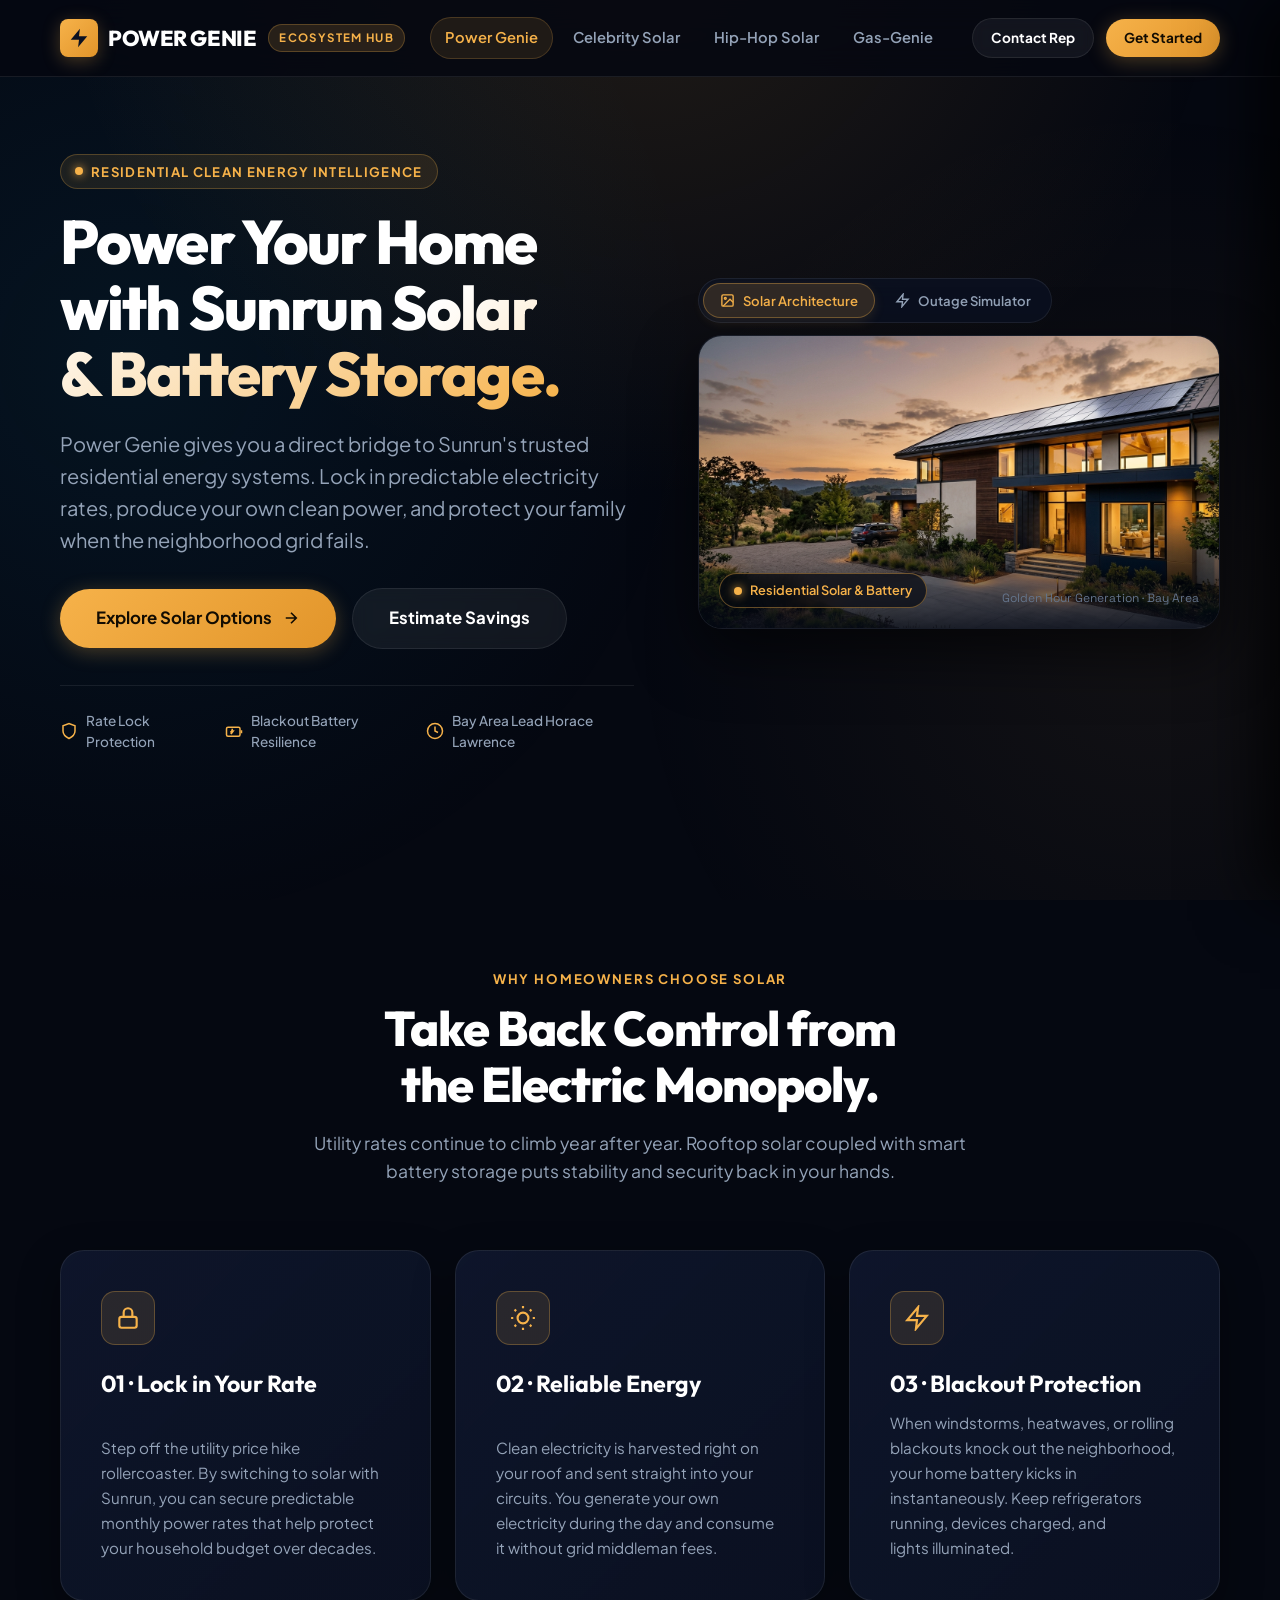
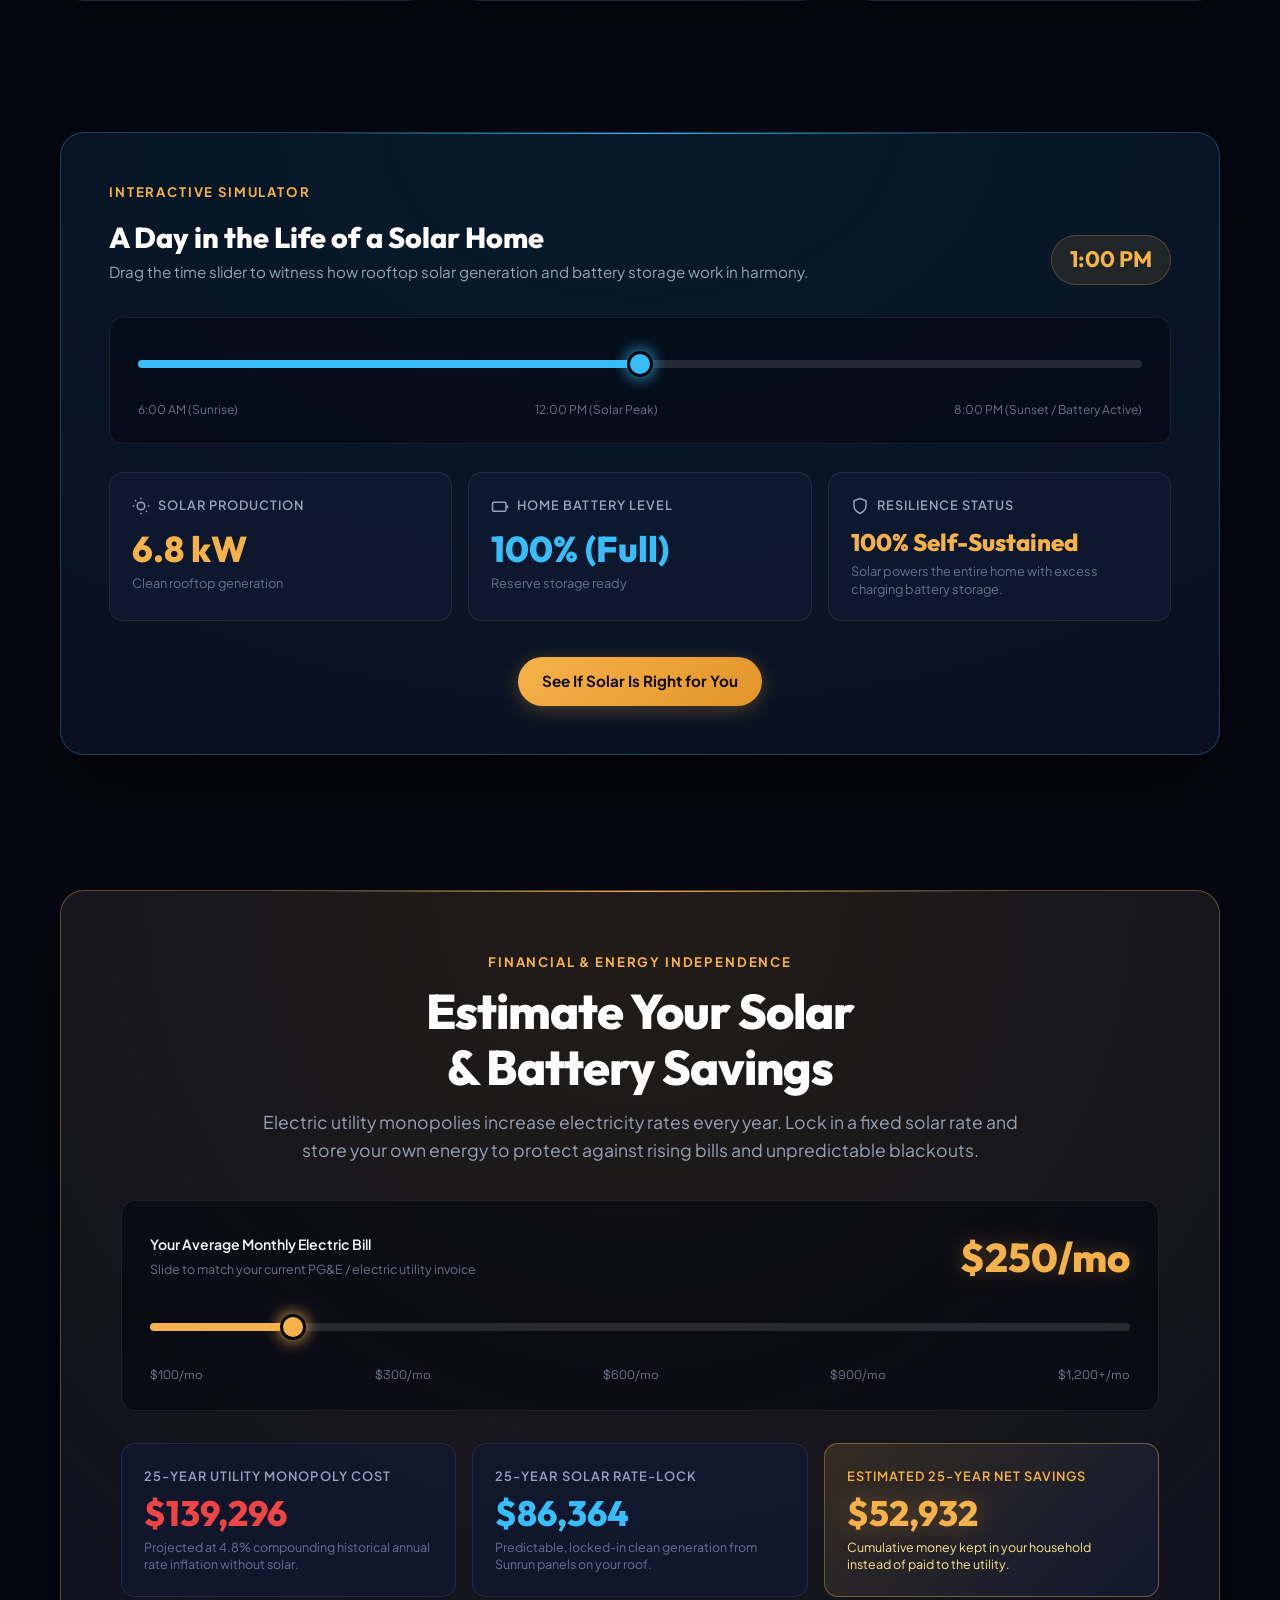
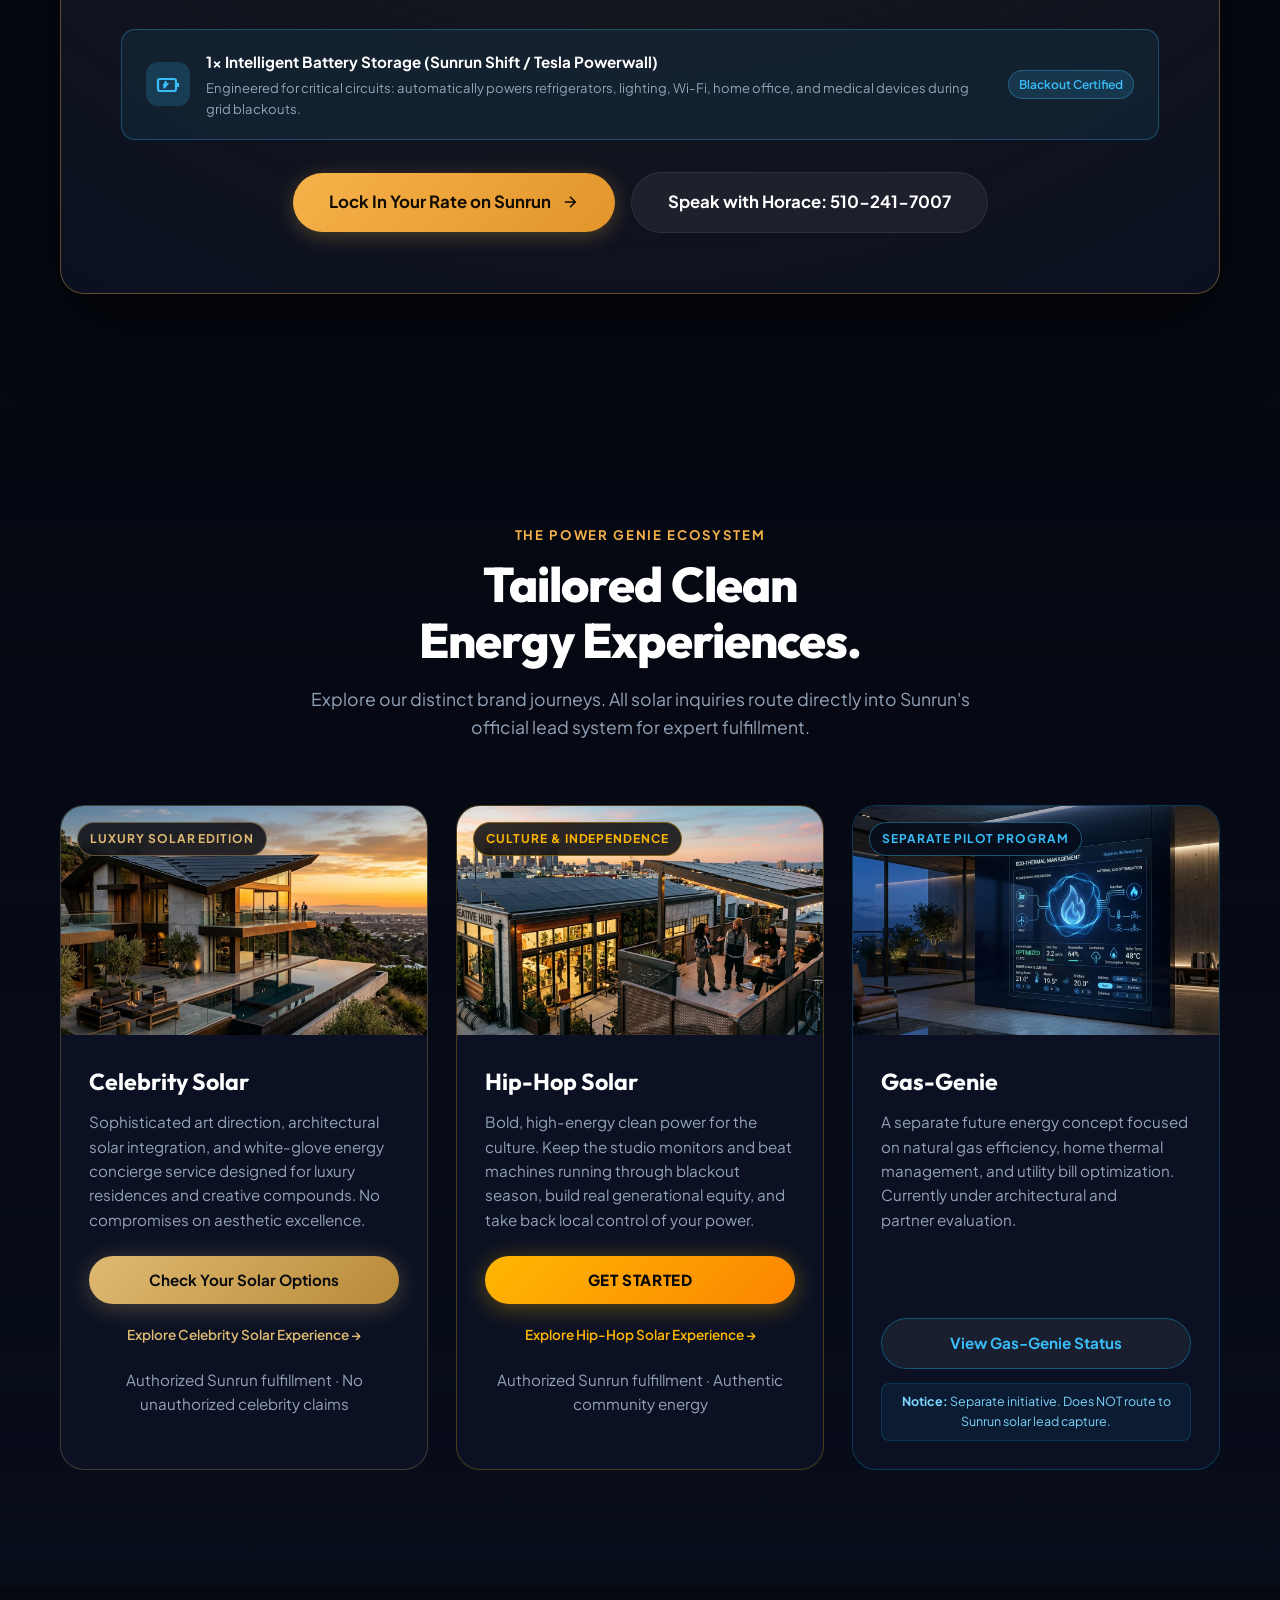
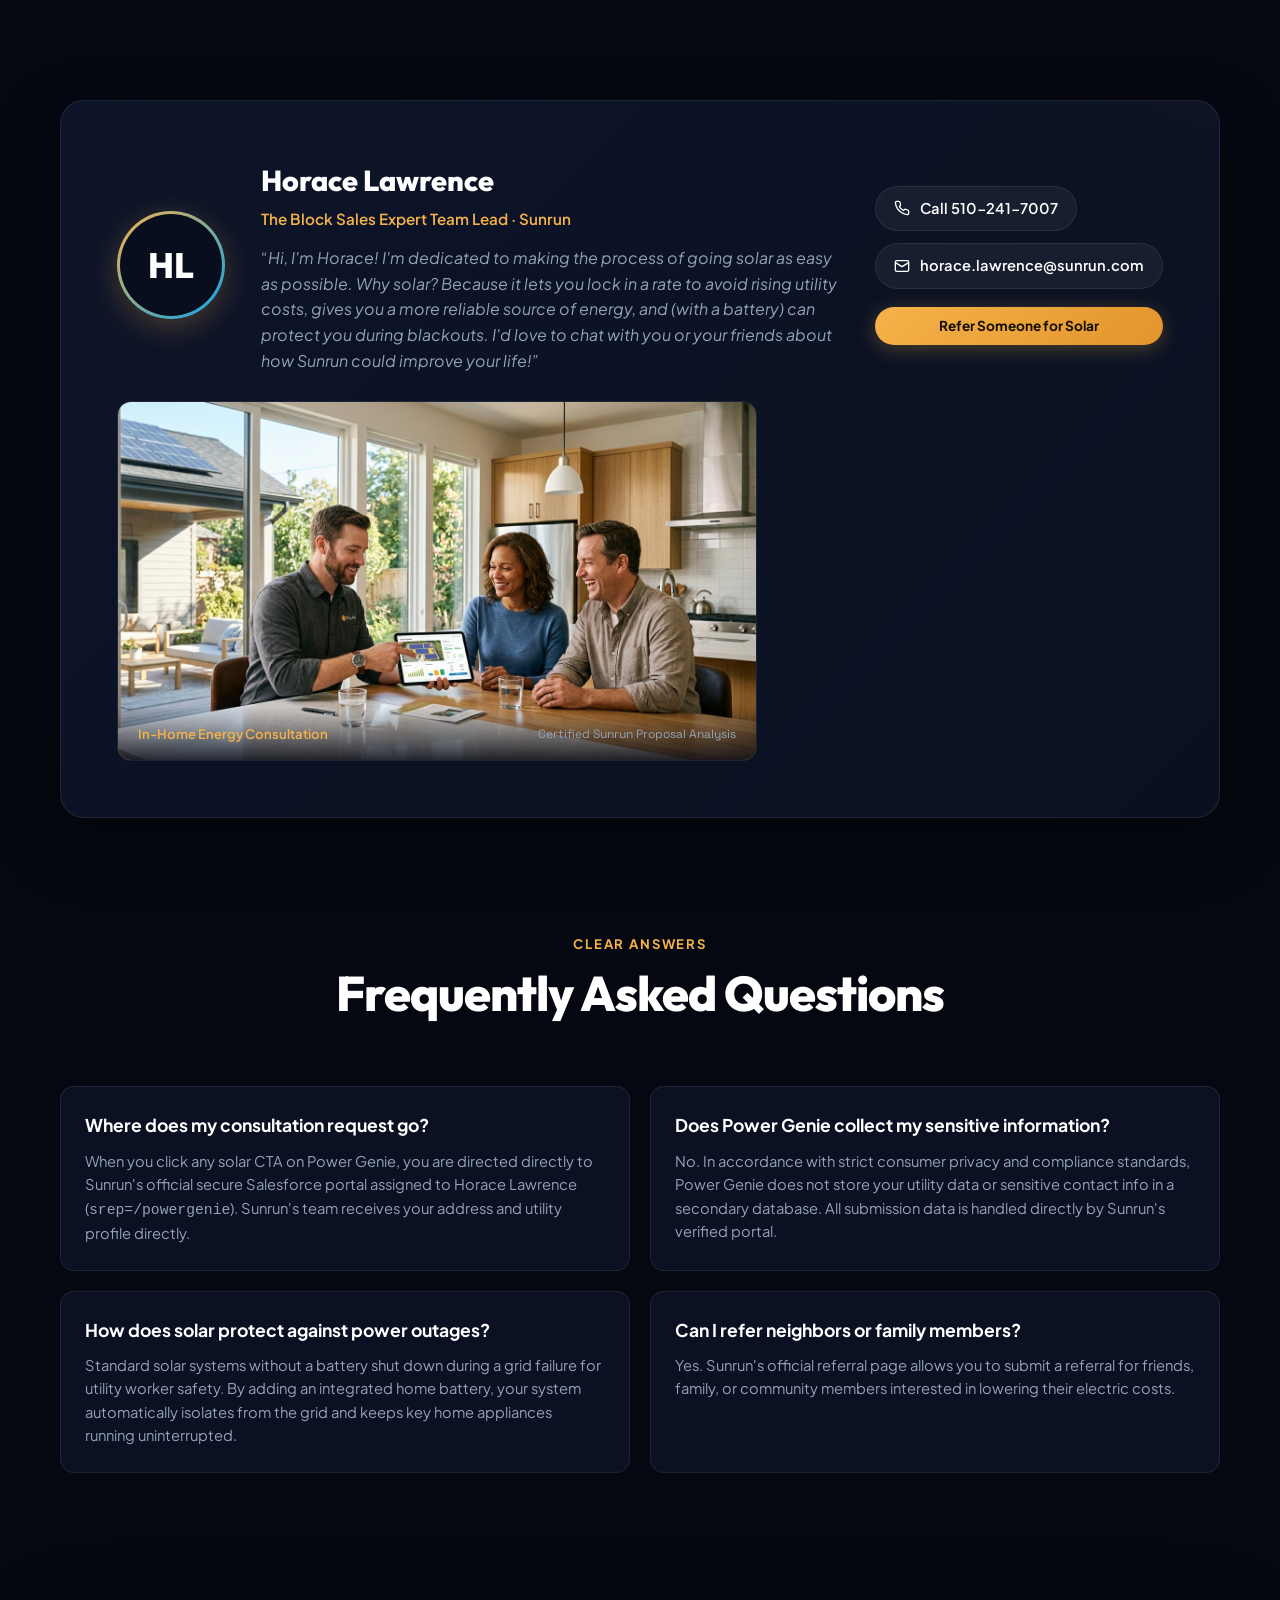
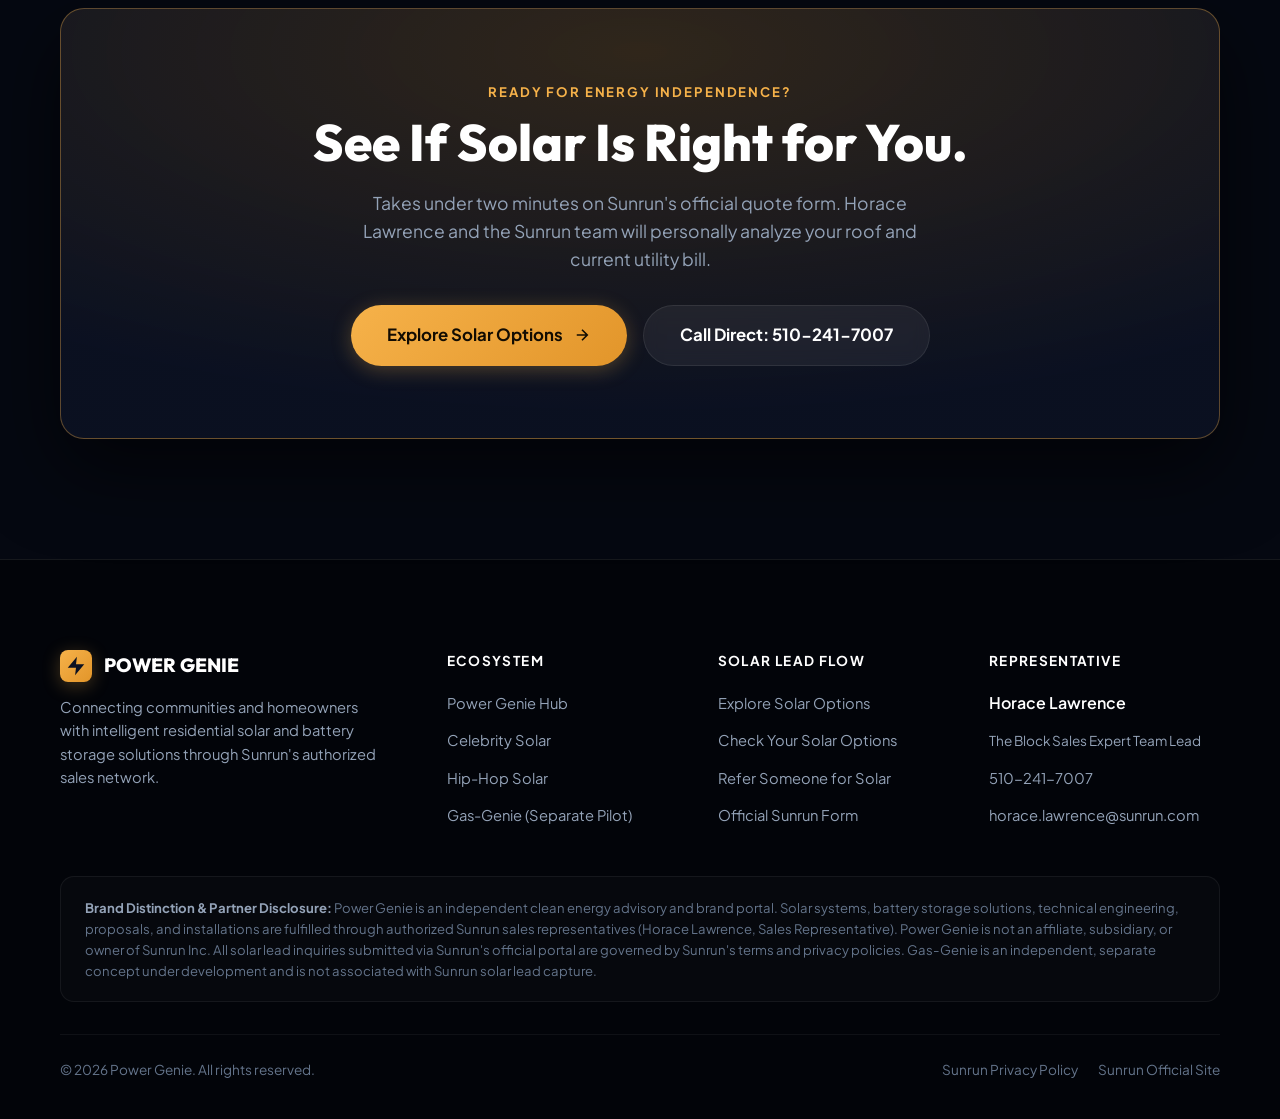
==== index.html @ 20b8dba8 "@ fix(ui-ux): apply UI/UX Pro Max checklist improvements - Remove emojis from navigation (use clean " ====
<!DOCTYPE html>
<html lang="en">
<head>
  <meta charset="utf-8">
  <meta name="viewport" content="width=device-width, initial-scale=1, viewport-fit=cover">
  <title>Power Genie — Intelligent Solar & Battery Energy Ecosystem</title>
  <meta name="description" content="Power Genie connects homeowners to reliable residential solar and battery storage through authorized Sunrun representative Horace Lawrence. Lock in your rate and protect against blackouts.">
  <meta name="theme-color" content="#050811">

  <!-- Favicon -->
  <link rel="icon" href="data:image/svg+xml,<svg xmlns=%22http://www.w3.org/2000/svg%22 viewBox=%220 0 100 100%22><text y=%22.9em%22 font-size=%2290%22>⚡</text></svg>">

  <!-- Fonts & Styles -->
  <link rel="preconnect" href="https://fonts.googleapis.com">
  <link rel="preconnect" href="https://fonts.gstatic.com" crossorigin>
  <link rel="stylesheet" href="assets/powergenie.css">

  <!-- Centralized Configuration & Interactive Logic -->
  <script type="module" src="assets/config.js"></script>
  <script type="module" src="assets/powergenie.js"></script>

  <!-- Analytics: Replace with production tracker (Plausible, Fathom, GA4) when ready -->
  <!-- <script defer data-domain="powergenie.com" src="https://plausible.io/js/script.js"></script> -->
</head>
<body>
  <!-- Atmosphere Background Glow -->
  <div class="page-bg-glow" aria-hidden="true"></div>

  <div class="content-layer">
    <!-- SITE HEADER -->
    <header class="site-header">
      <div class="container header-inner">
        <div class="brand-group">
          <a href="index.html" class="brand-logo" aria-label="Power Genie Home">
            <span class="brand-icon" aria-hidden="true">
              <svg viewBox="0 0 24 24"><path d="M13 2L3 14h9l-1 8 10-12h-9l1-8z"/></svg>
            </span>
            <span>POWER GENIE</span>
          </a>
          <span class="ecosystem-badge">Ecosystem Hub</span>
        </div>

        <nav class="nav-links" aria-label="Main Navigation">
          <a href="index.html" class="nav-link active">Power Genie</a>
          <a href="celebrity-solar.html" class="nav-link">Celebrity Solar</a>
          <a href="hip-hop-solar.html" class="nav-link">Hip-Hop Solar</a>
          <a href="gas-genie.html" class="nav-link">Gas-Genie</a>
        </nav>

        <div class="header-cta-group">
          <a href="#advisor" class="btn btn-secondary btn-sm">Contact Rep</a>
          <!-- Centralized Solar CTA pointing to confirmed Sunrun destination -->
          <a href="https://sunrun.my.salesforce-sites.com/purl/?srep=/powergenie" class="btn btn-primary btn-sm solar-cta" data-solar-cta target="_blank" rel="noopener noreferrer">
            Get Started
          </a>
          <button class="mobile-nav-toggle" aria-label="Toggle navigation menu" type="button">
            <svg width="22" height="22" viewBox="0 0 24 24" fill="none" stroke="currentColor" stroke-width="2.2"><path d="M4 6h16M4 12h16M4 18h16"/></svg>
          </button>
        </div>
      </div>
    </header>

    <!-- MOBILE DRAWER -->
    <div id="mobileDrawer" class="mobile-drawer" aria-hidden="true">
      <div class="mobile-drawer-header" style="display:flex; justify-content:space-between; align-items:center; padding:20px; border-bottom:1px solid var(--border-subtle); background:var(--bg-deep);">
        <span style="font-weight:700; color:#fff;">POWER GENIE MENU</span>
        <button id="closeMobileDrawer" aria-label="Close menu" style="color:#fff; width:36px; height:36px; background:rgba(255,255,255,0.08); border:1px solid var(--border-subtle); border-radius:50%; display:flex; align-items:center; justify-content:center; cursor:pointer;">
          <svg width="16" height="16" viewBox="0 0 24 24" fill="none" stroke="currentColor" stroke-width="2.5"><path d="M18 6L6 18M6 6l12 12"/></svg>
        </button>
      </div>
      <div style="padding:24px; display:flex; flex-direction:column; gap:12px;">
        <a href="index.html" class="mobile-nav-item" style="color:var(--solar-gold); font-weight:700;">Power Genie</a>
        <a href="celebrity-solar.html" class="mobile-nav-item" style="color:#dfba73;">Celebrity Solar</a>
        <a href="hip-hop-solar.html" class="mobile-nav-item" style="color:#ffb703;">Hip-Hop Solar</a>
        <a href="gas-genie.html" class="mobile-nav-item" style="color:#38bdf8;">Gas-Genie</a>
        <div style="margin-top:24px; padding-top:20px; border-top:1px solid var(--border-subtle); display:flex; flex-direction:column; gap:12px;">
          <a href="https://sunrun.my.salesforce-sites.com/purl/?srep=/powergenie" class="btn btn-primary solar-cta" data-solar-cta target="_blank" rel="noopener noreferrer">Get Free Quote</a>
          <a href="tel:5102417007" class="btn btn-secondary">Call 510-241-7007</a>
        </div>
      </div>
    </div>

    <!-- MAIN HERO -->
    <main>
      <section class="hero-section" id="hero">
        <div class="container hero-layout">
          <div class="hero-copy">
            <span class="hero-tag">
              <span class="dot"></span>
              Residential Clean Energy Intelligence
            </span>
            <h1 class="hero-title">
              Power Your Home with <span class="gradient-text">Sunrun Solar & Battery Storage.</span>
            </h1>
            <p class="hero-subtitle">
              Power Genie gives you a direct bridge to Sunrun's trusted residential energy systems. Lock in predictable electricity rates, produce your own clean power, and protect your family when the neighborhood grid fails.
            </p>
            <div class="hero-actions">
              <!-- Confirmed Sunrun Solar Destination CTA -->
              <a href="https://sunrun.my.salesforce-sites.com/purl/?srep=/powergenie" class="btn btn-primary btn-lg solar-cta" data-solar-cta target="_blank" rel="noopener noreferrer">
                Explore Solar Options
                <svg viewBox="0 0 24 24" width="18" height="18" fill="none" stroke="currentColor" stroke-width="2.2"><path d="M5 12h14M12 5l7 7-7 7"/></svg>
              </a>
              <a href="#savings-estimator" class="btn btn-secondary btn-lg">
                Estimate Savings
              </a>
            </div>
            <div class="hero-trust-row">
              <div class="trust-item">
                <svg viewBox="0 0 24 24" fill="none" stroke="currentColor" stroke-width="2"><path d="M12 22s8-4 8-10V5l-8-3-8 3v7c0 6 8 10 8 10z"/></svg>
                <span>Rate Lock Protection</span>
              </div>
              <div class="trust-item">
                <svg viewBox="0 0 24 24" fill="none" stroke="currentColor" stroke-width="2"><rect x="2" y="7" width="18" height="12" rx="2"/><path d="M22 11v4M7 13h2l-1 3 3-4H9l1-3"/></svg>
                <span>Blackout Battery Resilience</span>
              </div>
              <div class="trust-item">
                <svg viewBox="0 0 24 24" fill="none" stroke="currentColor" stroke-width="2"><circle cx="12" cy="12" r="10"/><path d="M12 6v6l4 2"/></svg>
                <span>Bay Area Lead Horace Lawrence</span>
              </div>
            </div>
          </div>

          <!-- HERO VISUAL SHOWCASE (PHOTO & INTERACTIVE SIMULATOR) -->
          <div class="hero-visual-wrapper">
            <div class="hero-view-nav" role="tablist" aria-label="Hero Showcase View Mode">
              <button type="button" class="view-tab-btn active" id="tabPhoto" data-mode="photo" role="tab" aria-selected="true" aria-controls="photoCard">
                <svg width="15" height="15" viewBox="0 0 24 24" fill="none" stroke="currentColor" stroke-width="2.2"><rect x="3" y="3" width="18" height="18" rx="2"/><circle cx="8.5" cy="8.5" r="1.5"/><polyline points="21 15 16 10 5 21"/></svg>
                Solar Architecture
              </button>
              <button type="button" class="view-tab-btn" id="tabReveal" data-mode="reveal" role="tab" aria-selected="false" aria-controls="houseRevealCard">
                <svg width="15" height="15" viewBox="0 0 24 24" fill="none" stroke="currentColor" stroke-width="2.2"><path d="M13 2L3 14h9l-1 8 10-12h-9l1-8z"/></svg>
                Outage Simulator
              </button>
            </div>

            <!-- 1. Architectural Solar Photo Card -->
            <div class="hero-photo-card" id="photoCard" role="tabpanel" aria-labelledby="tabPhoto">
              <img src="assets/powergenie-hero.jpg" alt="Modern American home with rooftop solar panels at golden hour with warm interior glow" class="hero-photo-img" loading="eager" fetchpriority="high" decoding="async" width="1280" height="720">
              <div class="hero-photo-overlay">
                <span class="photo-badge">
                  <span class="pulse-dot"></span>
                  Residential Solar & Battery
                </span>
                <span class="photo-caption">Golden Hour Generation · Bay Area</span>
              </div>
            </div>

            <!-- 2. Interactive House Reveal Card -->
            <div class="interactive-reveal-card" id="houseRevealCard" role="tabpanel" aria-labelledby="tabReveal" style="display:none;" aria-label="Interactive house blackout and solar reveal comparison">
              <!-- Solar house (powered underneath) -->
              <img src="assets/powered-reveal.jpg" alt="Home with rooftop solar panels and brightly lit windows" class="reveal-layer reveal-underneath" loading="lazy" decoding="async" width="1280" height="720">
              <!-- Storm blackout house (front, masked by pointer) -->
              <img src="assets/blackout-front.jpg" alt="Dark house during storm blackout" class="reveal-layer reveal-front" loading="lazy" decoding="async" width="1280" height="720">
              
              <div class="reveal-overlay-ui">
                <div class="reveal-badges">
                  <span class="status-indicator blackout">
                    <span style="display:inline-block; width:8px; height:8px; border-radius:50%; background:#ef4444;"></span>
                    Grid Outage
                  </span>
                  <span class="status-indicator lit">
                    <span style="display:inline-block; width:8px; height:8px; border-radius:50%; background:var(--solar-gold); box-shadow:0 0 8px var(--solar-gold);"></span>
                    Solar + Battery Active
                  </span>
                </div>
                <div class="reveal-hint-pill">
                  <svg viewBox="0 0 24 24" fill="none" stroke="currentColor" stroke-width="2"><circle cx="12" cy="12" r="4"/><path d="M12 2v2M12 20v2M4.9 4.9l1.4 1.4M17.7 17.7l1.4 1.4M2 12h2M20 12h2"/></svg>
                  <span>Move cursor or drag to restore power</span>
                </div>
              </div>
            </div>
          </div>
        </div>
      </section>

      <!-- 3 PILLARS OF SOLAR -->
      <section class="section" id="reveal-demo">
        <div class="container">
          <div class="section-header">
            <span class="section-eyebrow">Why Homeowners Choose Solar</span>
            <h2 class="section-title">Take Back Control from the Electric Monopoly.</h2>
            <p class="section-desc">Utility rates continue to climb year after year. Rooftop solar coupled with smart battery storage puts stability and security back in your hands.</p>
          </div>

          <div class="pillars-grid">
            <div class="pillar-card">
              <div class="pillar-icon-box">
                <svg viewBox="0 0 24 24" fill="none" stroke="currentColor" stroke-width="2"><rect x="4" y="11" width="16" height="10" rx="2"/><path d="M8 11V7a4 4 0 0 1 8 0v4"/></svg>
              </div>
              <h3>01 · Lock in Your Rate</h3>
              <p>Step off the utility price hike rollercoaster. By switching to solar with Sunrun, you can secure predictable monthly power rates that help protect your household budget over decades.</p>
            </div>

            <div class="pillar-card">
              <div class="pillar-icon-box">
                <svg viewBox="0 0 24 24" fill="none" stroke="currentColor" stroke-width="2"><circle cx="12" cy="12" r="5"/><path d="M12 1v2M12 21v2M4.22 4.22l1.42 1.42M18.36 18.36l1.42 1.42M1 12h2M21 12h2M4.22 19.78l1.42-1.42M18.36 5.64l1.42-1.42"/></svg>
              </div>
              <h3>02 · Reliable Energy</h3>
              <p>Clean electricity is harvested right on your roof and sent straight into your circuits. You generate your own electricity during the day and consume it without grid middleman fees.</p>
            </div>

            <div class="pillar-card">
              <div class="pillar-icon-box">
                <svg viewBox="0 0 24 24" fill="none" stroke="currentColor" stroke-width="2"><path d="M13 2L3 14h9l-1 8 10-12h-9l1-8z"/></svg>
              </div>
              <h3>03 · Blackout Protection</h3>
              <p>When windstorms, heatwaves, or rolling blackouts knock out the neighborhood, your home battery kicks in instantaneously. Keep refrigerators running, devices charged, and lights illuminated.</p>
            </div>
          </div>
        </div>
      </section>

      <!-- SOLAR DAY SIMULATOR -->
      <section class="section" style="padding-top:0;">
        <div class="container">
          <div class="sim-container">
            <div style="display:flex; justify-content:space-between; align-items:flex-end; flex-wrap:wrap; gap:16px;">
              <div>
                <span class="section-eyebrow">Interactive Simulator</span>
                <h3 style="font-family:var(--font-display); font-size:1.8rem; font-weight:800; color:#fff;">A Day in the Life of a Solar Home</h3>
                <p style="color:var(--text-muted); font-size:0.95rem;">Drag the time slider to witness how rooftop solar generation and battery storage work in harmony.</p>
              </div>
              <div style="font-family:var(--font-display); font-size:1.4rem; font-weight:700; color:var(--solar-gold); background:rgba(246,178,74,0.1); border:1px solid rgba(246,178,74,0.25); padding:6px 18px; border-radius:999px;" id="simTimeVal">
                1:00 PM
              </div>
            </div>

            <div class="sim-slider-wrap">
              <label for="simSunSlider" class="sr-only">Time of day slider for solar generation simulator</label>
              <input type="range" class="sim-slider" id="simSunSlider" min="6" max="20" step="0.2" value="13" aria-label="Time of day in hours" aria-valuemin="6" aria-valuemax="20" aria-valuenow="13" aria-valuetext="1:00 PM - 6.8 kW Solar Peak">
              <div style="display:flex; justify-content:space-between; font-size:0.75rem; color:var(--text-dim); margin-top:8px;">
                <span>6:00 AM (Sunrise)</span>
                <span>12:00 PM (Solar Peak)</span>
                <span>8:00 PM (Sunset / Battery Active)</span>
              </div>
            </div>

            <div class="sim-grid">
              <div class="sim-metric-card">
                <div class="sim-metric-label">
                  <svg width="18" height="18" viewBox="0 0 24 24" fill="none" stroke="currentColor" stroke-width="2"><circle cx="12" cy="12" r="5"/><path d="M12 1v2M12 21v2M4.2 4.2l1.4 1.4M18.4 18.4l1.4 1.4M1 12h2M21 12h2"/></svg>
                  Solar Production
                </div>
                <div class="sim-metric-value" id="simOutputVal" style="color:var(--solar-gold);">6.8 kW</div>
                <div class="sim-metric-sub">Clean rooftop generation</div>
              </div>

              <div class="sim-metric-card">
                <div class="sim-metric-label">
                  <svg width="18" height="18" viewBox="0 0 24 24" fill="none" stroke="currentColor" stroke-width="2"><rect x="2" y="7" width="18" height="12" rx="2"/><path d="M22 11v4"/></svg>
                  Home Battery Level
                </div>
                <div class="sim-metric-value" id="simBatteryVal" style="color:var(--electric-cyan);">100% (Full)</div>
                <div class="sim-metric-sub">Reserve storage ready</div>
              </div>

              <div class="sim-metric-card">
                <div class="sim-metric-label">
                  <svg width="18" height="18" viewBox="0 0 24 24" fill="none" stroke="currentColor" stroke-width="2"><path d="M12 22s8-4 8-10V5l-8-3-8 3v7c0 6 8 10 8 10z"/></svg>
                  Resilience Status
                </div>
                <div class="sim-metric-value" id="simGridStatus" style="font-size:1.5rem; line-height:1.2; color:var(--solar-gold);">100% Self-Sustained</div>
                <div class="sim-metric-sub" id="simNote">Solar powers the entire home with excess charging battery storage.</div>
              </div>
            </div>

            <div style="text-align:center; padding-top:12px;">
              <a href="https://sunrun.my.salesforce-sites.com/purl/?srep=/powergenie" class="btn btn-primary solar-cta" data-solar-cta target="_blank" rel="noopener noreferrer">
                See If Solar Is Right for You
              </a>
            </div>
          </div>
        </div>
      </section>

      <!-- SOLAR & BATTERY SAVINGS ESTIMATOR -->
      <section class="section" id="savings-estimator" style="padding-top:20px;">
        <div class="container">
          <div class="savings-card">
            <div style="text-align:center; max-width:760px; margin:0 auto;">
              <span class="section-eyebrow">Financial & Energy Independence</span>
              <h2 class="section-title" style="margin-bottom:12px;">Estimate Your Solar & Battery Savings</h2>
              <p class="section-desc">
                Electric utility monopolies increase electricity rates every year. Lock in a fixed solar rate and store your own energy to protect against rising bills and unpredictable blackouts.
              </p>
            </div>

            <!-- Slider Box -->
            <div class="calc-slider-container">
              <div class="calc-slider-head">
                <div>
                  <span style="font-size:0.88rem; font-weight:600; color:var(--text-main); display:block;">Your Average Monthly Electric Bill</span>
                  <span style="font-size:0.78rem; color:var(--text-dim);">Slide to match your current PG&E / electric utility invoice</span>
                </div>
                <div class="calc-bill-display" id="calcBillDisplay">$250/mo</div>
              </div>

              <label for="calcBillSlider" class="sr-only">Average monthly electric utility bill</label>
              <input type="range" class="calc-slider" id="calcBillSlider" min="100" max="1200" step="25" value="250" aria-label="Monthly electric bill in dollars" aria-valuemin="100" aria-valuemax="1200" aria-valuenow="250" aria-valuetext="$250 per month">

              <div class="calc-slider-ticks">
                <span>$100/mo</span>
                <span>$300/mo</span>
                <span>$600/mo</span>
                <span>$900/mo</span>
                <span>$1,200+/mo</span>
              </div>
            </div>

            <!-- Calculated Metrics -->
            <div class="calc-results-grid">
              <div class="calc-result-box">
                <div class="calc-result-label">25-Year Utility Monopoly Cost</div>
                <div class="calc-result-number" id="calcUtilityCost" style="color:#ef4444;">$141,600</div>
                <div class="calc-result-sub">Projected at 4.8% compounding historical annual rate inflation without solar.</div>
              </div>

              <div class="calc-result-box">
                <div class="calc-result-label">25-Year Solar Rate-Lock</div>
                <div class="calc-result-number" id="calcSolarCost" style="color:var(--electric-cyan);">$87,792</div>
                <div class="calc-result-sub">Predictable, locked-in clean generation from Sunrun panels on your roof.</div>
              </div>

              <div class="calc-result-box highlight">
                <div class="calc-result-label" style="color:var(--solar-gold);">Estimated 25-Year Net Savings</div>
                <div class="calc-result-number gold" id="calcSavings">$53,808</div>
                <div class="calc-result-sub" style="color:#fde68a;">Cumulative money kept in your household instead of paid to the utility.</div>
              </div>
            </div>

            <!-- Dynamic Battery Recommendation -->
            <div class="battery-recommendation-box">
              <div class="battery-rec-icon" aria-hidden="true">
                <svg width="24" height="24" viewBox="0 0 24 24" fill="none" stroke="currentColor" stroke-width="2.2"><rect x="2" y="7" width="18" height="12" rx="2"/><path d="M22 11v4M7 13h2l-1 3 3-4H9l1-3"/></svg>
              </div>
              <div style="flex:1; min-width:240px;">
                <div style="font-size:0.95rem; font-weight:700; color:#ffffff;" id="calcBatteryTitle">1× Intelligent Battery Storage (Sunrun Shift / Tesla Powerwall)</div>
                <div style="font-size:0.82rem; color:var(--text-muted); margin-top:3px;" id="calcBatteryDesc">Engineered for critical circuits: automatically powers refrigerators, lighting, Wi-Fi, home office, and medical devices during grid blackouts.</div>
              </div>
              <span style="font-size:0.75rem; font-weight:600; padding:4px 10px; border-radius:999px; background:rgba(56,189,248,0.15); color:var(--electric-cyan); border:1px solid rgba(56,189,248,0.3); white-space:nowrap;">Blackout Certified</span>
            </div>

            <!-- CTA Row -->
            <div style="display:flex; justify-content:center; align-items:center; gap:16px; flex-wrap:wrap;">
              <a href="https://sunrun.my.salesforce-sites.com/purl/?srep=/powergenie" class="btn btn-primary btn-lg solar-cta" data-solar-cta target="_blank" rel="noopener noreferrer">
                Lock In Your Rate on Sunrun
                <svg viewBox="0 0 24 24" width="18" height="18" fill="none" stroke="currentColor" stroke-width="2.2"><path d="M5 12h14M12 5l7 7-7 7"/></svg>
              </a>
              <a href="tel:5102417007" class="btn btn-secondary btn-lg">
                Speak with Horace: 510-241-7007
              </a>
            </div>
          </div>
        </div>
      </section>

      <!-- ECOSYSTEM SHOWCASE SECTION -->
      <section class="section" id="ecosystem" style="background: linear-gradient(180deg, transparent 0%, rgba(11,17,34,0.6) 100%);">
        <div class="container">
          <div class="section-header">
            <span class="section-eyebrow">The Power Genie Ecosystem</span>
            <h2 class="section-title">Tailored Clean Energy Experiences.</h2>
            <p class="section-desc">Explore our distinct brand journeys. All solar inquiries route directly into Sunrun's official lead system for expert fulfillment.</p>
          </div>

          <div class="ecosystem-grid">
            <!-- 1. CELEBRITY SOLAR -->
            <div class="ecosystem-card card-celebrity">
              <div class="ecosystem-media">
                <span class="ecosystem-badge-overlay badge-luxury">Luxury Solar Edition</span>
                <img src="assets/celebrity-solar-hero.jpg" alt="Aspirational luxury modern estate with integrated matte-black rooftop solar arrays and sunset infinity pool" loading="lazy" width="1280" height="720">
              </div>
              <div class="ecosystem-body">
                <h3>Celebrity Solar</h3>
                <p>Sophisticated art direction, architectural solar integration, and white-glove energy concierge service designed for luxury residences and creative compounds. No compromises on aesthetic excellence.</p>
                <div class="ecosystem-actions">
                  <!-- Centralized solar CTA -->
                  <a href="https://sunrun.my.salesforce-sites.com/purl/?srep=/powergenie" class="btn btn-luxury solar-cta" data-solar-cta target="_blank" rel="noopener noreferrer">
                    Check Your Solar Options
                  </a>
                  <a href="celebrity-solar.html" class="nav-link" style="justify-content:center; font-size:0.85rem; color:#dfba73;">
                    Explore Celebrity Solar Experience →
                  </a>
                </div>
                <p class="ecosystem-subtext" style="margin-top:14px;">Authorized Sunrun fulfillment · No unauthorized celebrity claims</p>
              </div>
            </div>

            <!-- 2. HIP-HOP SOLAR -->
            <div class="ecosystem-card card-hiphop">
              <div class="ecosystem-media">
                <span class="ecosystem-badge-overlay badge-culture">Culture & Independence</span>
                <img src="assets/hiphop-solar-hero.jpg" alt="Urban creative rooftop studio penthouse powered by integrated rooftop solar arrays against the illuminated city skyline at dusk" loading="lazy" width="1280" height="720">
              </div>
              <div class="ecosystem-body">
                <h3>Hip-Hop Solar</h3>
                <p>Bold, high-energy clean power for the culture. Keep the studio monitors and beat machines running through blackout season, build real generational equity, and take back local control of your power.</p>
                <div class="ecosystem-actions">
                  <!-- Centralized solar CTA -->
                  <a href="https://sunrun.my.salesforce-sites.com/purl/?srep=/powergenie" class="btn btn-culture solar-cta" data-solar-cta target="_blank" rel="noopener noreferrer">
                    Get Started
                  </a>
                  <a href="hip-hop-solar.html" class="nav-link" style="justify-content:center; font-size:0.85rem; color:#ffb703;">
                    Explore Hip-Hop Solar Experience →
                  </a>
                </div>
                <p class="ecosystem-subtext" style="margin-top:14px;">Authorized Sunrun fulfillment · Authentic community energy</p>
              </div>
            </div>

            <!-- 3. GAS-GENIE (STRICTLY SEPARATE) -->
            <div class="ecosystem-card card-gasgenie">
              <div class="ecosystem-media">
                <span class="ecosystem-badge-overlay badge-pilot">Separate Pilot Program</span>
                <img src="assets/gas-genie-concept.jpg" alt="Smart thermal management and clean natural gas optimization display" loading="lazy" width="1280" height="720">
              </div>
              <div class="ecosystem-body">
                <h3>Gas-Genie</h3>
                <p>A separate future energy concept focused on natural gas efficiency, home thermal management, and utility bill optimization. Currently under architectural and partner evaluation.</p>
                <div class="ecosystem-actions">
                  <!-- DOES NOT ROUTE TO SUNRUN -->
                  <a href="gas-genie.html" class="btn btn-secondary" style="border-color:rgba(14,165,233,0.4); color:#38bdf8;">
                    View Gas-Genie Status
                  </a>
                </div>
                <div style="margin-top:14px; padding:8px 12px; border-radius:8px; background:rgba(14,165,233,0.08); border:1px solid rgba(14,165,233,0.2);">
                  <p class="ecosystem-subtext" style="color:#7dd3fc; margin:0; font-size:0.78rem;">
                    <strong>Notice:</strong> Separate initiative. Does NOT route to Sunrun solar lead capture.
                  </p>
                </div>
              </div>
            </div>
          </div>
        </div>
      </section>

      <!-- HORACE LAWRENCE ADVISOR SPOTLIGHT -->
      <section class="section" id="advisor">
        <div class="container">
          <div class="rep-spotlight-card">
            <div class="rep-grid">
              <div class="rep-avatar-wrap">
                <div class="rep-avatar-inner" aria-label="Horace Lawrence initials">HL</div>
              </div>
              <div class="rep-info">
                <h3>Horace Lawrence</h3>
                <div class="rep-role">The Block Sales Expert Team Lead · Sunrun</div>
                <blockquote class="rep-quote">
                  “Hi, I'm Horace! I'm dedicated to making the process of going solar as easy as possible. Why solar? Because it lets you lock in a rate to avoid rising utility costs, gives you a more reliable source of energy, and (with a battery) can protect you during blackouts. I'd love to chat with you or your friends about how Sunrun could improve your life!”
                </blockquote>
              </div>
              <div class="rep-contact-links">
                <a href="tel:5102417007" class="rep-contact-btn">
                  <svg viewBox="0 0 24 24" fill="none" stroke="currentColor" stroke-width="2"><path d="M22 16.9v3a2 2 0 0 1-2.2 2 19.8 19.8 0 0 1-8.6-3.1 19.5 19.5 0 0 1-6-6A19.8 19.8 0 0 1 2.1 4.2 2 2 0 0 1 4.1 2h3a2 2 0 0 1 2 1.7c.1.9.4 1.8.7 2.7a2 2 0 0 1-.5 2.1L8 9.8a16 16 0 0 0 6 6l1.3-1.3a2 2 0 0 1 2.1-.4c.9.3 1.8.6 2.7.7a2 2 0 0 1 1.7 2z"/></svg>
                  Call 510-241-7007
                </a>
                <a href="mailto:horace.lawrence@sunrun.com?subject=Power%20Genie%20Solar%20Consultation" class="rep-contact-btn">
                  <svg viewBox="0 0 24 24" fill="none" stroke="currentColor" stroke-width="2"><rect x="2" y="4" width="20" height="16" rx="2"/><path d="m22 7-10 6L2 7"/></svg>
                  horace.lawrence@sunrun.com
                </a>
                <a href="https://sunrun.my.salesforce-sites.com/purl/?srep=/powergenie" class="btn btn-primary btn-sm solar-cta" data-solar-cta target="_blank" rel="noopener noreferrer" style="margin-top:6px; width:100%;">
                  Refer Someone for Solar
                </a>
              </div>
            </div>

            <!-- In-Home Consultation Showcase Visual -->
            <div class="rep-consultation-media" style="margin-top:28px; border-radius:var(--radius-md); overflow:hidden; border:1px solid var(--border-subtle); aspect-ratio:16/9; max-height:360px; position:relative;">
              <img src="assets/powergenie-consultation.jpg" alt="In-home solar consultation demonstrating custom roof sizing and savings proposal on digital tablet with homeowners" loading="lazy" width="1280" height="720" style="width:100%; height:100%; object-fit:cover;">
              <div style="position:absolute; bottom:0; inset-inline:0; padding:16px 20px; background:linear-gradient(180deg, transparent 0%, rgba(5,8,17,0.85) 100%); display:flex; justify-content:space-between; align-items:flex-end;">
                <span style="font-size:0.82rem; font-weight:600; color:var(--solar-gold);">In-Home Energy Consultation</span>
                <span style="font-size:0.75rem; color:var(--text-muted); font-family:var(--font-mono);">Certified Sunrun Proposal Analysis</span>
              </div>
            </div>
          </div>
        </div>
      </section>

      <!-- FREQUENTLY ASKED QUESTIONS -->
      <section class="section" style="padding-top:0;">
        <div class="container">
          <div class="section-header">
            <span class="section-eyebrow">Clear Answers</span>
            <h2 class="section-title">Frequently Asked Questions</h2>
          </div>

          <div class="faq-grid">
            <div class="faq-item">
              <h4>Where does my consultation request go?</h4>
              <p>When you click any solar CTA on Power Genie, you are directed directly to Sunrun's official secure Salesforce portal assigned to Horace Lawrence (<code>srep=/powergenie</code>). Sunrun's team receives your address and utility profile directly.</p>
            </div>

            <div class="faq-item">
              <h4>Does Power Genie collect my sensitive information?</h4>
              <p>No. In accordance with strict consumer privacy and compliance standards, Power Genie does not store your utility data or sensitive contact info in a secondary database. All submission data is handled directly by Sunrun's verified portal.</p>
            </div>

            <div class="faq-item">
              <h4>How does solar protect against power outages?</h4>
              <p>Standard solar systems without a battery shut down during a grid failure for utility worker safety. By adding an integrated home battery, your system automatically isolates from the grid and keeps key home appliances running uninterrupted.</p>
            </div>

            <div class="faq-item">
              <h4>Can I refer neighbors or family members?</h4>
              <p>Yes. Sunrun's official referral page allows you to submit a referral for friends, family, or community members interested in lowering their electric costs.</p>
            </div>
          </div>
        </div>
      </section>

      <!-- BOTTOM CONVERSION BANNER -->
      <section class="section" style="padding-top:20px; padding-bottom:clamp(80px, 10vw, 120px);">
        <div class="container">
          <div style="background: radial-gradient(120% 120% at 50% 10%, rgba(246,178,74,0.18) 0%, rgba(11,17,34,0.95) 70%); border: 1px solid var(--border-highlight); border-radius: var(--radius-lg); padding: clamp(40px, 7vw, 72px) clamp(24px, 5vw, 60px); text-align: center; box-shadow: 0 30px 80px rgba(0,0,0,0.6);">
            <span class="section-eyebrow">Ready for Energy Independence?</span>
            <h2 style="font-family:var(--font-display); font-size:clamp(2.2rem, 4vw, 3.4rem); font-weight:800; color:#fff; line-height:1.1; margin-bottom:18px;">
              See If Solar Is Right for You.
            </h2>
            <p style="color:var(--text-muted); font-size:1.1rem; max-width:600px; margin:0 auto 32px; line-height:1.6;">
              Takes under two minutes on Sunrun's official quote form. Horace Lawrence and the Sunrun team will personally analyze your roof and current utility bill.
            </p>
            <div style="display:flex; justify-content:center; gap:16px; flex-wrap:wrap;">
              <a href="https://sunrun.my.salesforce-sites.com/purl/?srep=/powergenie" class="btn btn-primary btn-lg solar-cta" data-solar-cta target="_blank" rel="noopener noreferrer">
                Explore Solar Options
                <svg viewBox="0 0 24 24" width="18" height="18" fill="none" stroke="currentColor" stroke-width="2.2"><path d="M5 12h14M12 5l7 7-7 7"/></svg>
              </a>
              <a href="tel:5102417007" class="btn btn-secondary btn-lg">
                Call Direct: 510-241-7007
              </a>
            </div>
          </div>
        </div>
      </section>
    </main>

    <!-- FOOTER -->
    <footer class="site-footer">
      <div class="container">
        <div class="footer-top">
          <div class="footer-brand-col">
            <div class="brand-group" style="margin-bottom:12px;">
              <span class="brand-icon" style="width:32px; height:32px;">
                <svg viewBox="0 0 24 24" width="18" height="18"><path d="M13 2L3 14h9l-1 8 10-12h-9l1-8z"/></svg>
              </span>
              <span style="font-family:var(--font-display); font-weight:800; font-size:1.2rem; color:#fff;">POWER GENIE</span>
            </div>
            <p>
              Connecting communities and homeowners with intelligent residential solar and battery storage solutions through Sunrun's authorized sales network.
            </p>
          </div>

          <div class="footer-col">
            <h4>Ecosystem</h4>
            <ul>
              <li><a href="index.html">Power Genie Hub</a></li>
              <li><a href="celebrity-solar.html">Celebrity Solar</a></li>
              <li><a href="hip-hop-solar.html">Hip-Hop Solar</a></li>
              <li><a href="gas-genie.html">Gas-Genie (Separate Pilot)</a></li>
            </ul>
          </div>

          <div class="footer-col">
            <h4>Solar Lead Flow</h4>
            <ul>
              <li><a href="https://sunrun.my.salesforce-sites.com/purl/?srep=/powergenie" class="solar-cta" data-solar-cta target="_blank" rel="noopener noreferrer">Explore Solar Options</a></li>
              <li><a href="https://sunrun.my.salesforce-sites.com/purl/?srep=/powergenie" class="solar-cta" data-solar-cta target="_blank" rel="noopener noreferrer">Check Your Solar Options</a></li>
              <li><a href="https://sunrun.my.salesforce-sites.com/purl/?srep=/powergenie" class="solar-cta" data-solar-cta target="_blank" rel="noopener noreferrer">Refer Someone for Solar</a></li>
              <li><a href="https://sunrun.my.salesforce-sites.com/purl/?srep=/powergenie" class="solar-cta" data-solar-cta target="_blank" rel="noopener noreferrer">Official Sunrun Form</a></li>
            </ul>
          </div>

          <div class="footer-col">
            <h4>Representative</h4>
            <ul>
              <li><span style="color:#ffffff; font-weight:600;">Horace Lawrence</span></li>
              <li><span style="color:var(--text-muted); font-size:0.85rem;">The Block Sales Expert Team Lead</span></li>
              <li><a href="tel:5102417007">510-241-7007</a></li>
              <li><a href="mailto:horace.lawrence@sunrun.com">horace.lawrence@sunrun.com</a></li>
            </ul>
          </div>
        </div>

        <!-- MANDATORY BRAND ATTRIBUTION & LEGAL DISCLAIMER -->
        <div class="footer-disclaimer-box">
          <strong>Brand Distinction & Partner Disclosure:</strong> Power Genie is an independent clean energy advisory and brand portal. Solar systems, battery storage solutions, technical engineering, proposals, and installations are fulfilled through authorized Sunrun sales representatives (Horace Lawrence, Sales Representative). Power Genie is not an affiliate, subsidiary, or owner of Sunrun Inc. All solar lead inquiries submitted via Sunrun's official portal are governed by Sunrun's terms and privacy policies. Gas-Genie is an independent, separate concept under development and is not associated with Sunrun solar lead capture.
        </div>

        <div class="footer-bottom">
          <span>&copy; 2026 Power Genie. All rights reserved.</span>
          <div style="display:flex; gap:20px;">
            <a href="https://www.sunrun.com/privacy-policy" target="_blank" rel="noopener noreferrer" style="color:var(--text-dim);">Sunrun Privacy Policy</a>
            <a href="https://www.sunrun.com/" target="_blank" rel="noopener noreferrer" style="color:var(--text-dim);">Sunrun Official Site</a>
          </div>
        </div>
      </div>
    </footer>

    <!-- MOBILE STICKY BOTTOM ACTION BAR -->
    <aside class="mobile-sticky-bar" aria-label="Mobile quick actions">
      <div class="mobile-sticky-bar-inner">
        <a href="https://sunrun.my.salesforce-sites.com/purl/?srep=/powergenie" class="btn btn-primary solar-cta" data-solar-cta target="_blank" rel="noopener noreferrer">
          ⚡ Explore Solar on Sunrun
        </a>
        <a href="tel:5102417007" class="mobile-call-btn" aria-label="Call Horace Lawrence">
          <svg width="20" height="20" viewBox="0 0 24 24" fill="none" stroke="currentColor" stroke-width="2.2"><path d="M22 16.92v3a2 2 0 0 1-2.18 2 19.79 19.79 0 0 1-8.63-3.07 19.5 19.5 0 0 1-6-6 19.79 19.79 0 0 1-3.07-8.67A2 2 0 0 1 4.11 2h3a2 2 0 0 1 2 1.72 12.84 12.84 0 0 0 .7 2.81 2 2 0 0 1-.45 2.11L8.09 9.91a16 16 0 0 0 6 6l1.27-1.27a2 2 0 0 1 2.11-.45 12.84 12.84 0 0 0 2.81.7A2 2 0 0 1 22 16.92z"/></svg>
        </a>
      </div>
    </aside>
  </div>
</body>
</html>
---- assets/powergenie.css ----
/* ==========================================================================
   POWER GENIE DESIGN SYSTEM & STYLESHEET
   Curated themes for Power Genie, Celebrity Solar, Hip-Hop Solar & Gas-Genie
   ========================================================================== */

/* Google Fonts with display=swap for better loading performance */
@import url('https://fonts.googleapis.com/css2?family=Outfit:wght@400;500;600;700;800&family=Plus+Jakarta+Sans:wght@400;500;600;700&family=Space+Grotesk:wght@500;700&display=swap');

:root {
  /* Power Genie Core Colors */
  --bg-deep: #050811;
  --bg-surface: #0b1122;
  --bg-elevated: #111a33;
  --bg-glass: rgba(11, 17, 34, 0.75);
  --border-subtle: rgba(255, 255, 255, 0.08);
  --border-highlight: rgba(246, 178, 74, 0.35);

  --solar-gold: #f6b24a;
  --solar-amber: #e2952a;
  --solar-glow: rgba(246, 178, 74, 0.28);
  --solar-blue: #0ea5e9;
  --electric-cyan: #38bdf8;
  
  --text-main: #f8fafc;
  --text-muted: #94a3b8;
  --text-dim: #64748b;

  /* Typography */
  --font-display: 'Outfit', -apple-system, BlinkMacSystemFont, sans-serif;
  --font-sans: 'Plus Jakarta Sans', -apple-system, BlinkMacSystemFont, sans-serif;
  --font-mono: 'Space Grotesk', monospace;

  /* Layout */
  --max-width: 1240px;
  --pad-x: clamp(18px, 4.5vw, 40px);
  --pad-y: clamp(60px, 9vw, 120px);
  --radius-sm: 8px;
  --radius-md: 14px;
  --radius-lg: 24px;
  --radius-full: 9999px;

  /* Transitions */
  --ease-spring: cubic-bezier(0.16, 1, 0.3, 1);
  --ease-smooth: cubic-bezier(0.4, 0, 0.2, 1);

  /* Modern Web Theming */
  accent-color: var(--solar-gold);
  --scrollbar-thumb: rgba(246, 178, 74, 0.45);
  --scrollbar-track: rgba(11, 17, 34, 0.85);
}

/* Base Reset */
*, *::before, *::after {
  box-sizing: border-box;
  margin: 0;
  padding: 0;
}

html {
  scroll-behavior: smooth;
  color-scheme: dark;
  background-color: var(--bg-deep);
  accent-color: var(--solar-gold);
  scrollbar-color: var(--scrollbar-thumb) var(--scrollbar-track);
  scrollbar-width: thin;
}

/* Legacy scrollbar fallback for WebKit/Blink browsers without standard scrollbar-color */
@supports not (scrollbar-color: auto) {
  ::-webkit-scrollbar {
    width: 10px;
    height: 10px;
  }
  ::-webkit-scrollbar-thumb {
    background: var(--scrollbar-thumb);
    border-radius: 9999px;
  }
  ::-webkit-scrollbar-track {
    background: var(--scrollbar-track);
  }
}

/* Custom Highlight Selection */
::selection {
  background-color: var(--solar-gold);
  color: #050811;
}

body {
  font-family: var(--font-sans);
  background-color: var(--bg-deep);
  color: var(--text-main);
  line-height: 1.6;
  -webkit-font-smoothing: antialiased;
  overflow-x: hidden;
  position: relative;
  overflow-wrap: break-word;
}

/* Modern Typography & Text Wrapping Guidelines */
h1, h2, h3, h4, h5, h6,
.hero-title,
.section-title {
  text-wrap: balance;
}

p,
blockquote,
li,
.hero-subtitle,
.section-desc {
  text-wrap: pretty;
}

.hero-subtitle,
.section-desc {
  max-width: 75ch;
}

/* Form Controls & Accessible Validity States */
input, select, textarea {
  accent-color: var(--solar-gold);
}

input:user-invalid, textarea:user-invalid, select:user-invalid {
  border-color: #ef4444 !important;
  outline-color: #ef4444 !important;
}

input:user-valid, textarea:user-valid, select:user-valid {
  border-color: rgba(34, 197, 94, 0.45);
}

img, video {
  max-width: 100%;
  height: auto;
  display: block;
}

a {
  color: inherit;
  text-decoration: none;
}

button {
  font-family: inherit;
  cursor: pointer;
  border: none;
  background: none;
}

/* Focus-visible states for keyboard accessibility */
a:focus-visible,
button:focus-visible,
input:focus-visible,
select:focus-visible,
textarea:focus-visible,
[tabindex]:focus-visible {
  outline: 2px solid var(--solar-gold);
  outline-offset: 2px;
}

/* Remove default focus ring on mouse click */
:focus:not(:focus-visible) {
  outline: none;
}

/* Visually Hidden */
.sr-only {
  position: absolute;
  width: 1px;
  height: 1px;
  padding: 0;
  margin: -1px;
  overflow: hidden;
  clip: rect(0, 0, 0, 0);
  white-space: nowrap;
  border-width: 0;
}

/* Background Atmosphere */
.page-bg-glow {
  position: fixed;
  inset: 0;
  pointer-events: none;
  z-index: 0;
  background:
    radial-gradient(circle at 50% -10%, rgba(246, 178, 74, 0.12) 0%, transparent 50%),
    radial-gradient(circle at 10% 40%, rgba(14, 165, 233, 0.08) 0%, transparent 45%),
    radial-gradient(circle at 90% 70%, rgba(246, 178, 74, 0.06) 0%, transparent 40%);
}

.content-layer {
  position: relative;
  z-index: 1;
}

/* Container */
.container {
  width: 100%;
  max-width: var(--max-width);
  margin-left: auto;
  margin-right: auto;
  padding-left: var(--pad-x);
  padding-right: var(--pad-x);
}

/* Header & Navigation */
.site-header {
  position: sticky;
  top: 0;
  z-index: 100;
  background: rgba(5, 8, 17, 0.85);
  backdrop-filter: blur(16px);
  -webkit-backdrop-filter: blur(16px);
  border-bottom: 1px solid var(--border-subtle);
  transition: all 0.3s var(--ease-smooth);
}

.header-inner {
  display: flex;
  align-items: center;
  justify-content: space-between;
  height: 76px;
  gap: 20px;
}

.brand-group {
  display: flex;
  align-items: center;
  gap: 12px;
}

.brand-logo {
  display: flex;
  align-items: center;
  gap: 10px;
  font-family: var(--font-display);
  font-weight: 800;
  font-size: 1.35rem;
  letter-spacing: -0.02em;
  color: #ffffff;
}

.brand-icon {
  width: 38px;
  height: 38px;
  border-radius: var(--radius-sm);
  background: linear-gradient(135deg, var(--solar-gold), var(--solar-amber));
  display: grid;
  place-items: center;
  color: #0b1122;
  box-shadow: 0 4px 18px var(--solar-glow);
}

.brand-icon svg {
  width: 22px;
  height: 22px;
  fill: currentColor;
}

.ecosystem-badge {
  display: inline-flex;
  align-items: center;
  gap: 6px;
  font-size: 0.72rem;
  font-weight: 700;
  letter-spacing: 0.12em;
  text-transform: uppercase;
  padding: 4px 10px;
  border-radius: var(--radius-full);
  background: rgba(246, 178, 74, 0.14);
  color: var(--solar-gold);
  border: 1px solid rgba(246, 178, 74, 0.25);
}

/* Nav Links & Ecosystem Switcher */
.nav-links {
  display: flex;
  align-items: center;
  gap: 6px;
}

.nav-link {
  font-size: 0.92rem;
  font-weight: 600;
  color: var(--text-muted);
  padding: 8px 14px;
  border-radius: var(--radius-full);
  transition: all 0.2s var(--ease-smooth);
  display: inline-flex;
  align-items: center;
  gap: 6px;
}

.nav-link:hover, .nav-link.active {
  color: #ffffff;
  background: rgba(255, 255, 255, 0.06);
}

.nav-link.active {
  color: var(--solar-gold);
  background: rgba(246, 178, 74, 0.1);
  border: 1px solid rgba(246, 178, 74, 0.2);
}

.header-cta-group {
  display: flex;
  align-items: center;
  gap: 12px;
}

/* Buttons */
.btn {
  display: inline-flex;
  align-items: center;
  justify-content: center;
  gap: 10px;
  font-family: var(--font-sans);
  font-size: 0.95rem;
  font-weight: 700;
  padding: 12px 24px;
  border-radius: var(--radius-full);
  transition: all 0.25s var(--ease-spring);
  white-space: nowrap;
  position: relative;
  overflow: hidden;
}

.btn-primary {
  background: linear-gradient(135deg, var(--solar-gold), var(--solar-amber));
  color: #120c02;
  box-shadow: 0 4px 20px var(--solar-glow);
}

.btn-primary:hover {
  transform: translateY(-2px);
  box-shadow: 0 8px 28px rgba(246, 178, 74, 0.45);
  background: linear-gradient(135deg, #ffd073, #e2952a);
}

.btn-primary:active {
  transform: translateY(0);
}

.btn-secondary {
  background: rgba(255, 255, 255, 0.06);
  color: #ffffff;
  border: 1px solid var(--border-subtle);
  backdrop-filter: blur(8px);
}

.btn-secondary:hover {
  background: rgba(255, 255, 255, 0.12);
  border-color: rgba(255, 255, 255, 0.2);
  transform: translateY(-2px);
}

.btn-luxury {
  background: linear-gradient(135deg, #dfba73, #b88a38);
  color: #0b0c10;
  box-shadow: 0 4px 24px rgba(223, 186, 115, 0.3);
}

.btn-luxury:hover {
  transform: translateY(-2px);
  box-shadow: 0 8px 32px rgba(223, 186, 115, 0.5);
}

.btn-culture {
  background: linear-gradient(135deg, #ffb703, #fb8500);
  color: #08080a;
  font-weight: 800;
  text-transform: uppercase;
  letter-spacing: 0.04em;
  box-shadow: 0 4px 24px rgba(255, 183, 3, 0.35);
}

.btn-culture:hover {
  transform: translateY(-2px);
  box-shadow: 0 8px 32px rgba(255, 183, 3, 0.55);
}

.btn-outline {
  background: transparent;
  color: #ffffff;
  border: 1px solid rgba(255, 255, 255, 0.2);
}

.btn-outline:hover {
  background: rgba(255, 255, 255, 0.08);
  border-color: #ffffff;
}

.btn-sm {
  padding: 8px 18px;
  font-size: 0.85rem;
}

.btn-lg {
  padding: 16px 36px;
  font-size: 1.05rem;
}

/* Mobile Toggle */
.mobile-nav-toggle {
  display: none;
  width: 44px;
  height: 44px;
  border-radius: var(--radius-sm);
  background: rgba(255, 255, 255, 0.05);
  border: 1px solid var(--border-subtle);
  color: #ffffff;
  place-items: center;
}

/* Hero Section */
.hero-section {
  padding-top: clamp(40px, 6vw, 80px);
  padding-bottom: clamp(60px, 8vw, 100px);
  position: relative;
}

.hero-layout {
  display: grid;
  grid-template-columns: 1.1fr 1fr;
  gap: clamp(36px, 6vw, 64px);
  align-items: center;
}

.hero-copy {
  max-width: 620px;
}

.hero-tag {
  display: inline-flex;
  align-items: center;
  gap: 8px;
  font-size: 0.82rem;
  font-weight: 700;
  letter-spacing: 0.1em;
  text-transform: uppercase;
  color: var(--solar-gold);
  background: rgba(246, 178, 74, 0.1);
  border: 1px solid rgba(246, 178, 74, 0.25);
  padding: 6px 14px;
  border-radius: var(--radius-full);
  margin-bottom: 20px;
}

.hero-tag .dot {
  width: 8px;
  height: 8px;
  border-radius: 50%;
  background: var(--solar-gold);
  box-shadow: 0 0 10px var(--solar-gold);
  animation: pulse-ring 2s infinite;
}

@keyframes pulse-ring {
  0% { transform: scale(0.95); box-shadow: 0 0 0 0 rgba(246, 178, 74, 0.7); }
  70% { transform: scale(1); box-shadow: 0 0 0 8px rgba(246, 178, 74, 0); }
  100% { transform: scale(0.95); box-shadow: 0 0 0 0 rgba(246, 178, 74, 0); }
}

.hero-title {
  font-family: var(--font-display);
  font-size: clamp(2.4rem, 4.8vw, 4.2rem);
  font-weight: 800;
  line-height: 1.08;
  letter-spacing: -0.03em;
  color: #ffffff;
  margin-bottom: 20px;
}

.hero-title .gradient-text {
  background: linear-gradient(135deg, #ffffff 30%, var(--solar-gold) 100%);
  -webkit-background-clip: text;
  -webkit-text-fill-color: transparent;
}

.hero-subtitle {
  font-size: clamp(1.05rem, 1.8vw, 1.25rem);
  color: var(--text-muted);
  line-height: 1.6;
  margin-bottom: 32px;
}

.hero-actions {
  display: flex;
  align-items: center;
  gap: 16px;
  flex-wrap: wrap;
  margin-bottom: 36px;
}

.hero-trust-row {
  display: flex;
  align-items: center;
  gap: 20px;
  padding-top: 24px;
  border-top: 1px solid var(--border-subtle);
}

.trust-item {
  display: flex;
  align-items: center;
  gap: 8px;
  font-size: 0.85rem;
  color: var(--text-muted);
  font-weight: 500;
}

.trust-item svg {
  width: 18px;
  height: 18px;
  color: var(--solar-gold);
  flex-shrink: 0;
}

/* Interactive House Reveal Card */
.interactive-reveal-card {
  position: relative;
  border-radius: var(--radius-lg);
  overflow: hidden;
  border: 1px solid var(--border-subtle);
  background: #040915;
  box-shadow: 0 24px 60px rgba(0, 0, 0, 0.6);
  aspect-ratio: 16 / 10;
  cursor: crosshair;
  touch-action: pan-y;
  --mask-x: 50%;
  --mask-y: 50%;
  --mask-r: 140px;
}

.reveal-layer {
  position: absolute;
  inset: 0;
  width: 100%;
  height: 100%;
  object-fit: cover;
  user-select: none;
  pointer-events: none;
}

.reveal-underneath {
  z-index: 1;
}

.reveal-front {
  z-index: 2;
  transition: opacity 0.3s ease;
  -webkit-mask-image: radial-gradient(circle var(--mask-r) at var(--mask-x) var(--mask-y), transparent 0%, transparent 45%, #000 85%);
  mask-image: radial-gradient(circle var(--mask-r) at var(--mask-x) var(--mask-y), transparent 0%, transparent 45%, #000 85%);
}

.reveal-overlay-ui {
  position: absolute;
  inset: 0;
  z-index: 5;
  pointer-events: none;
  display: flex;
  flex-direction: column;
  justify-content: space-between;
  padding: 20px;
  background: linear-gradient(180deg, rgba(4,9,21,0.6) 0%, transparent 40%, rgba(4,9,21,0.7) 100%);
}

.reveal-badges {
  display: flex;
  justify-content: space-between;
  align-items: center;
}

.status-indicator {
  display: inline-flex;
  align-items: center;
  gap: 8px;
  padding: 6px 14px;
  border-radius: var(--radius-full);
  background: rgba(11, 17, 34, 0.85);
  backdrop-filter: blur(10px);
  border: 1px solid var(--border-subtle);
  font-size: 0.8rem;
  font-weight: 600;
}

.status-indicator.lit {
  color: var(--solar-gold);
  border-color: rgba(246, 178, 74, 0.3);
}

.status-indicator.blackout {
  color: #f87171;
}

.reveal-hint-pill {
  align-self: center;
  display: inline-flex;
  align-items: center;
  gap: 8px;
  padding: 8px 16px;
  border-radius: var(--radius-full);
  background: rgba(11, 17, 34, 0.9);
  backdrop-filter: blur(12px);
  border: 1px solid var(--border-subtle);
  font-size: 0.82rem;
  color: var(--text-main);
  box-shadow: 0 4px 20px rgba(0,0,0,0.5);
}

.reveal-hint-pill svg {
  width: 16px;
  height: 16px;
  color: var(--solar-gold);
  animation: pulse 1.5s infinite;
}

/* Feature Pillars Section */
.section {
  padding-top: var(--pad-y);
  padding-bottom: var(--pad-y);
  position: relative;
}

.section-header {
  text-align: center;
  max-width: 680px;
  margin: 0 auto clamp(36px, 6vw, 64px);
}

.section-eyebrow {
  font-size: 0.82rem;
  font-weight: 700;
  letter-spacing: 0.14em;
  text-transform: uppercase;
  color: var(--solar-gold);
  margin-bottom: 12px;
  display: block;
}

.section-title {
  font-family: var(--font-display);
  font-size: clamp(2rem, 3.8vw, 3.2rem);
  font-weight: 800;
  letter-spacing: -0.02em;
  line-height: 1.15;
  color: #ffffff;
  margin-bottom: 16px;
}

.section-desc {
  font-size: 1.1rem;
  color: var(--text-muted);
  line-height: 1.6;
}

.pillars-grid {
  display: grid;
  grid-template-columns: repeat(3, 1fr);
  gap: 24px;
}

.pillar-card {
  background: var(--bg-surface);
  border: 1px solid var(--border-subtle);
  border-radius: var(--radius-lg);
  padding: 36px 30px;
  transition: all 0.3s var(--ease-spring);
  position: relative;
  overflow: hidden;
}

.pillar-card::before {
  content: '';
  position: absolute;
  inset: 0;
  background: radial-gradient(circle at top left, rgba(246, 178, 74, 0.08) 0%, transparent 60%);
  opacity: 0;
  transition: opacity 0.3s ease;
}

.pillar-card:hover {
  transform: translateY(-6px);
  border-color: var(--border-highlight);
  box-shadow: 0 20px 40px rgba(0, 0, 0, 0.4);
}

.pillar-card:hover::before {
  opacity: 1;
}

.pillar-icon-box {
  width: 56px;
  height: 56px;
  border-radius: var(--radius-md);
  background: rgba(246, 178, 74, 0.12);
  border: 1px solid rgba(246, 178, 74, 0.22);
  display: grid;
  place-items: center;
  color: var(--solar-gold);
  margin-bottom: 24px;
}

.pillar-icon-box svg {
  width: 28px;
  height: 28px;
}

.pillar-card h3 {
  font-family: var(--font-display);
  font-size: 1.35rem;
  font-weight: 700;
  color: #ffffff;
  margin-bottom: 12px;
}

.pillar-card p {
  color: var(--text-muted);
  font-size: 0.98rem;
  line-height: 1.65;
}

/* Solar Interactive Simulator */
.sim-container {
  background: var(--bg-surface);
  border: 1px solid var(--border-subtle);
  border-radius: var(--radius-lg);
  padding: clamp(28px, 5vw, 48px);
  box-shadow: 0 24px 60px rgba(0, 0, 0, 0.5);
  margin-top: 40px;
}

.sim-grid {
  display: grid;
  grid-template-columns: repeat(3, 1fr);
  gap: 24px;
  margin-top: 32px;
  margin-bottom: 32px;
}

.sim-metric-card {
  background: rgba(5, 8, 17, 0.6);
  border: 1px solid var(--border-subtle);
  border-radius: var(--radius-md);
  padding: 24px;
}

.sim-metric-label {
  font-size: 0.85rem;
  color: var(--text-muted);
  font-weight: 600;
  display: flex;
  align-items: center;
  gap: 8px;
  margin-bottom: 12px;
}

.sim-metric-value {
  font-family: var(--font-display);
  font-size: 2.2rem;
  font-weight: 800;
  color: #ffffff;
  line-height: 1;
  margin-bottom: 8px;
}

.sim-metric-sub {
  font-size: 0.82rem;
  color: var(--text-dim);
}

.sim-slider-wrap {
  margin-top: 16px;
}

.sim-slider {
  width: 100%;
  height: 8px;
  border-radius: 999px;
  background: rgba(255, 255, 255, 0.1);
  outline: none;
  -webkit-appearance: none;
  cursor: pointer;
}

.sim-slider::-webkit-slider-thumb {
  -webkit-appearance: none;
  appearance: none;
  width: 22px;
  height: 22px;
  border-radius: 50%;
  background: var(--solar-gold);
  box-shadow: 0 0 12px var(--solar-gold);
  cursor: pointer;
}

/* Sub-Brand Ecosystem Showcase */
.ecosystem-grid {
  display: grid;
  grid-template-columns: repeat(3, 1fr);
  gap: 28px;
}

.ecosystem-card {
  border-radius: var(--radius-lg);
  background: var(--bg-surface);
  border: 1px solid var(--border-subtle);
  overflow: hidden;
  display: flex;
  flex-direction: column;
  transition: all 0.35s var(--ease-spring);
  position: relative;
}

.ecosystem-card:hover {
  transform: translateY(-8px);
  box-shadow: 0 24px 50px rgba(0, 0, 0, 0.6);
}

.ecosystem-card.card-celebrity {
  border-color: rgba(223, 186, 115, 0.25);
}

.ecosystem-card.card-celebrity:hover {
  border-color: rgba(223, 186, 115, 0.6);
  box-shadow: 0 24px 50px rgba(223, 186, 115, 0.15);
}

.ecosystem-card.card-hiphop {
  border-color: rgba(255, 183, 3, 0.25);
}

.ecosystem-card.card-hiphop:hover {
  border-color: rgba(255, 183, 3, 0.6);
  box-shadow: 0 24px 50px rgba(255, 183, 3, 0.18);
}

.ecosystem-card.card-gasgenie {
  border-color: rgba(14, 165, 233, 0.25);
}

.ecosystem-card.card-gasgenie:hover {
  border-color: rgba(14, 165, 233, 0.6);
  box-shadow: 0 24px 50px rgba(14, 165, 233, 0.15);
}

.ecosystem-media {
  position: relative;
  aspect-ratio: 16 / 10;
  overflow: hidden;
  background: #020409;
}

.ecosystem-media img {
  width: 100%;
  height: 100%;
  object-fit: cover;
  transition: transform 0.6s var(--ease-spring);
}

.ecosystem-card:hover .ecosystem-media img {
  transform: scale(1.05);
}

.ecosystem-badge-overlay {
  position: absolute;
  top: 16px;
  left: 16px;
  z-index: 2;
  padding: 6px 12px;
  border-radius: var(--radius-full);
  font-size: 0.75rem;
  font-weight: 700;
  letter-spacing: 0.08em;
  text-transform: uppercase;
  backdrop-filter: blur(8px);
}

.badge-luxury {
  background: rgba(11, 14, 20, 0.85);
  color: #dfba73;
  border: 1px solid rgba(223, 186, 115, 0.4);
}

.badge-culture {
  background: rgba(10, 11, 14, 0.85);
  color: #ffb703;
  border: 1px solid rgba(255, 183, 3, 0.4);
}

.badge-pilot {
  background: rgba(7, 14, 28, 0.85);
  color: #38bdf8;
  border: 1px solid rgba(56, 189, 248, 0.4);
}

.ecosystem-body {
  padding: 28px;
  display: flex;
  flex-direction: column;
  flex: 1;
}

.ecosystem-body h3 {
  font-family: var(--font-display);
  font-size: 1.45rem;
  font-weight: 700;
  color: #ffffff;
  margin-bottom: 10px;
}

.ecosystem-body p {
  color: var(--text-muted);
  font-size: 0.95rem;
  line-height: 1.6;
  margin-bottom: 24px;
  flex: 1;
}

.ecosystem-actions {
  display: flex;
  flex-direction: column;
  gap: 12px;
}

.ecosystem-subtext {
  font-size: 0.8rem;
  color: var(--text-dim);
  text-align: center;
}

/* Horace Lawrence Profile Card */
.rep-spotlight-card {
  background: linear-gradient(135deg, rgba(17, 26, 51, 0.7), rgba(11, 17, 34, 0.95));
  border: 1px solid var(--border-subtle);
  border-radius: var(--radius-lg);
  padding: clamp(32px, 6vw, 56px);
  box-shadow: 0 24px 60px rgba(0, 0, 0, 0.4);
  position: relative;
  overflow: hidden;
}

.rep-spotlight-card::after {
  content: '';
  position: absolute;
  top: -50%;
  right: -20%;
  width: 400px;
  height: 400px;
  background: radial-gradient(circle, rgba(246, 178, 74, 0.1) 0%, transparent 70%);
  pointer-events: none;
}

.rep-grid {
  display: grid;
  grid-template-columns: auto 1fr auto;
  gap: 36px;
  align-items: center;
}

.rep-avatar-wrap {
  width: 108px;
  height: 108px;
  border-radius: 50%;
  background: linear-gradient(135deg, var(--solar-gold), var(--solar-blue));
  padding: 3px;
  box-shadow: 0 8px 30px rgba(246, 178, 74, 0.25);
  flex-shrink: 0;
}

.rep-avatar-inner {
  width: 100%;
  height: 100%;
  border-radius: 50%;
  background: #080e1e;
  display: grid;
  place-items: center;
  font-family: var(--font-display);
  font-size: 2.2rem;
  font-weight: 800;
  color: #ffffff;
}

.rep-info h3 {
  font-family: var(--font-display);
  font-size: 1.8rem;
  font-weight: 800;
  color: #ffffff;
  margin-bottom: 4px;
}

.rep-role {
  font-size: 0.95rem;
  font-weight: 600;
  color: var(--solar-gold);
  margin-bottom: 14px;
}

.rep-quote {
  font-size: 1rem;
  color: var(--text-muted);
  font-style: italic;
  line-height: 1.6;
  max-width: 620px;
}

.rep-contact-links {
  display: flex;
  flex-direction: column;
  gap: 12px;
  align-items: flex-start;
}

.rep-contact-btn {
  display: inline-flex;
  align-items: center;
  gap: 10px;
  padding: 10px 18px;
  border-radius: var(--radius-full);
  background: rgba(255, 255, 255, 0.05);
  border: 1px solid var(--border-subtle);
  color: #ffffff;
  font-size: 0.92rem;
  font-weight: 600;
  transition: all 0.2s ease;
  white-space: nowrap;
}

.rep-contact-btn:hover {
  background: rgba(255, 255, 255, 0.12);
  border-color: var(--solar-gold);
  color: var(--solar-gold);
}

.rep-contact-btn svg {
  width: 16px;
  height: 16px;
}

/* FAQ Accordion */
.faq-grid {
  display: grid;
  grid-template-columns: 1fr 1fr;
  gap: 20px;
}

.faq-item {
  background: var(--bg-surface);
  border: 1px solid var(--border-subtle);
  border-radius: var(--radius-md);
  padding: 24px;
}

.faq-item h4 {
  font-size: 1.1rem;
  font-weight: 700;
  color: #ffffff;
  margin-bottom: 10px;
}

.faq-item p {
  color: var(--text-muted);
  font-size: 0.92rem;
  line-height: 1.6;
}

/* Footer & Disclaimers */
.site-footer {
  background: #020409;
  border-top: 1px solid var(--border-subtle);
  padding-top: clamp(60px, 8vw, 90px);
  padding-bottom: 40px;
}

.footer-top {
  display: grid;
  grid-template-columns: 1.5fr 1fr 1fr 1fr;
  gap: 40px;
  margin-bottom: 48px;
}

.footer-brand-col p {
  color: var(--text-muted);
  font-size: 0.92rem;
  margin-top: 14px;
  max-width: 320px;
}

.footer-col h4 {
  font-size: 0.85rem;
  font-weight: 700;
  letter-spacing: 0.1em;
  text-transform: uppercase;
  color: #ffffff;
  margin-bottom: 18px;
}

.footer-col ul {
  list-style: none;
  display: flex;
  flex-direction: column;
  gap: 12px;
}

.footer-col a {
  color: var(--text-muted);
  font-size: 0.92rem;
  transition: color 0.2s ease;
}

.footer-col a:hover {
  color: var(--solar-gold);
}

.footer-disclaimer-box {
  background: rgba(255, 255, 255, 0.02);
  border: 1px solid rgba(255, 255, 255, 0.06);
  border-radius: var(--radius-md);
  padding: 20px 24px;
  margin-bottom: 32px;
  font-size: 0.82rem;
  color: var(--text-dim);
  line-height: 1.6;
}

.footer-disclaimer-box strong {
  color: var(--text-muted);
}

.footer-bottom {
  display: flex;
  align-items: center;
  justify-content: space-between;
  padding-top: 24px;
  border-top: 1px solid rgba(255, 255, 255, 0.05);
  font-size: 0.85rem;
  color: var(--text-dim);
  flex-wrap: wrap;
  gap: 16px;
}

/* Mobile Responsiveness */
@media (max-width: 980px) {
  .hero-layout {
    grid-template-columns: 1fr;
  }
  .pillars-grid, .ecosystem-grid {
    grid-template-columns: 1fr;
  }
  .rep-grid {
    grid-template-columns: 1fr;
    text-align: center;
  }
  .rep-avatar-wrap {
    margin: 0 auto;
  }
  .rep-quote {
    margin: 0 auto;
  }
  .rep-contact-links {
    align-items: center;
    flex-direction: row;
    justify-content: center;
    flex-wrap: wrap;
  }
  .footer-top {
    grid-template-columns: 1fr 1fr;
  }
  .sim-grid {
    grid-template-columns: 1fr;
  }
  .faq-grid {
    grid-template-columns: 1fr;
  }
}

@media (max-width: 768px) {
  .nav-links {
    display: none;
  }
  .mobile-nav-toggle {
    display: grid;
  }
  .footer-top {
    grid-template-columns: 1fr;
  }
  .header-cta-group .btn-secondary {
    display: none;
  }
}

/* Reduced Motion Handling */
@media (prefers-reduced-motion: reduce) {
  *, *::before, *::after {
    animation-duration: 0.01ms !important;
    animation-iteration-count: 1 !important;
    transition-duration: 0.01ms !important;
    scroll-behavior: auto !important;
  }
  .reveal-front {
    -webkit-mask-image: none !important;
    mask-image: none !important;
    opacity: 0.5;
  }
}

/* ==========================================================================
   Hero Visual Showcase & View Mode Switcher
   ========================================================================== */
.hero-visual-wrapper {
  display: flex;
  flex-direction: column;
  gap: 12px;
  width: 100%;
}

.hero-view-nav {
  display: inline-flex;
  align-self: flex-start;
  background: rgba(11, 17, 34, 0.85);
  border: 1px solid var(--border-subtle);
  border-radius: var(--radius-full);
  padding: 4px;
  gap: 4px;
  backdrop-filter: blur(12px);
  -webkit-backdrop-filter: blur(12px);
}

.view-tab-btn {
  display: inline-flex;
  align-items: center;
  gap: 8px;
  padding: 8px 16px;
  border-radius: var(--radius-full);
  font-size: 0.82rem;
  font-weight: 600;
  color: var(--text-muted);
  transition: all 0.2s var(--ease-smooth);
}

.view-tab-btn:hover {
  color: var(--text-main);
}

.view-tab-btn.active {
  background: rgba(246, 178, 74, 0.16);
  color: var(--solar-gold);
  border: 1px solid rgba(246, 178, 74, 0.35);
  box-shadow: 0 4px 12px rgba(246, 178, 74, 0.12);
}

.hero-photo-card {
  position: relative;
  border-radius: var(--radius-lg);
  overflow: hidden;
  border: 1px solid var(--border-subtle);
  background: #040915;
  box-shadow: 0 24px 60px rgba(0, 0, 0, 0.6);
  aspect-ratio: 16 / 9;
  transition: transform 0.35s var(--ease-spring), border-color 0.35s ease;
}

.hero-photo-card:hover {
  border-color: rgba(246, 178, 74, 0.3);
  transform: translateY(-2px);
}

.hero-photo-img {
  width: 100%;
  height: 100%;
  object-fit: cover;
  display: block;
}

.hero-photo-overlay {
  position: absolute;
  inset: 0;
  pointer-events: none;
  background: linear-gradient(180deg, transparent 65%, rgba(4, 9, 21, 0.85) 100%);
  display: flex;
  justify-content: space-between;
  align-items: flex-end;
  padding: 20px;
}

.photo-badge {
  display: inline-flex;
  align-items: center;
  gap: 8px;
  padding: 6px 14px;
  border-radius: var(--radius-full);
  background: rgba(5, 8, 17, 0.7);
  border: 1px solid rgba(246, 178, 74, 0.4);
  font-size: 0.8rem;
  font-weight: 600;
  color: var(--solar-gold);
  backdrop-filter: blur(8px);
}

.pulse-dot {
  width: 8px;
  height: 8px;
  border-radius: 50%;
  background: var(--solar-gold);
  box-shadow: 0 0 10px var(--solar-gold);
}

.photo-caption {
  font-size: 0.75rem;
  color: var(--text-dim);
  font-family: var(--font-mono);
}

/* Advisor Consultation Media */
.rep-consultation-media {
  margin-top: 24px;
  border-radius: var(--radius-md);
  overflow: hidden;
  border: 1px solid var(--border-subtle);
  aspect-ratio: 16 / 9;
  max-height: 340px;
  background: #0b1122;
}

.rep-consultation-media img {
  width: 100%;
  height: 100%;
  object-fit: cover;
  transition: transform 0.5s ease;
}

.rep-consultation-media:hover img {
  transform: scale(1.02);
}

/* ==========================================================================
   3 PILLARS OF SOLAR (WHY HOMEOWNERS CHOOSE SOLAR)
   ========================================================================== */
.pillars-grid {
  display: grid;
  grid-template-columns: repeat(auto-fit, minmax(290px, 1fr));
  gap: 24px;
  margin-top: 48px;
}

.pillar-card {
  background: linear-gradient(135deg, rgba(17, 26, 51, 0.75) 0%, rgba(11, 17, 34, 0.95) 100%);
  border: 1px solid var(--border-subtle);
  border-radius: var(--radius-lg);
  padding: clamp(28px, 4.5vw, 40px);
  box-shadow: 0 16px 40px rgba(0, 0, 0, 0.4);
  position: relative;
  overflow: hidden;
  transition: transform 0.35s var(--ease-spring), border-color 0.35s ease, box-shadow 0.35s ease;
  display: flex;
  flex-direction: column;
}

.pillar-card::before {
  content: '';
  position: absolute;
  top: 0;
  left: 0;
  right: 0;
  height: 2px;
  background: linear-gradient(90deg, transparent, var(--solar-gold), transparent);
  opacity: 0;
  transition: opacity 0.3s ease;
}

.pillar-card:hover {
  transform: translateY(-6px);
  border-color: rgba(246, 178, 74, 0.4);
  box-shadow: 0 24px 60px rgba(0, 0, 0, 0.6), 0 0 30px rgba(246, 178, 74, 0.12);
}

.pillar-card:hover::before {
  opacity: 1;
}

.pillar-icon-box {
  width: 54px;
  height: 54px;
  border-radius: var(--radius-md);
  background: rgba(246, 178, 74, 0.12);
  border: 1px solid rgba(246, 178, 74, 0.28);
  color: var(--solar-gold);
  display: flex;
  align-items: center;
  justify-content: center;
  margin-bottom: 24px;
  transition: transform 0.35s var(--ease-spring), box-shadow 0.35s ease;
  flex-shrink: 0;
}

.pillar-icon-box svg {
  width: 26px;
  height: 26px;
}

.pillar-card:hover .pillar-icon-box {
  transform: scale(1.08);
  box-shadow: 0 0 20px rgba(246, 178, 74, 0.3);
}

.pillar-card h3 {
  font-family: var(--font-display);
  font-size: clamp(1.2rem, 2vw, 1.45rem);
  font-weight: 700;
  color: #ffffff;
  margin-bottom: 12px;
  line-height: 1.25;
}

.pillar-card p {
  color: var(--text-muted);
  font-size: 0.95rem;
  line-height: 1.65;
  margin-top: auto;
}

/* ==========================================================================
   SOLAR DAY SIMULATOR
   ========================================================================== */
.sim-container {
  background: radial-gradient(100% 120% at 50% 0%, rgba(14, 165, 233, 0.12) 0%, rgba(11, 17, 34, 0.95) 100%);
  border: 1px solid rgba(56, 189, 248, 0.28);
  border-radius: var(--radius-lg);
  padding: clamp(32px, 5vw, 48px);
  box-shadow: 0 30px 80px rgba(0, 0, 0, 0.55);
  margin-top: 16px;
  position: relative;
  overflow: hidden;
}

.sim-container::before {
  content: '';
  position: absolute;
  top: 0;
  left: 20%;
  right: 20%;
  height: 1px;
  background: linear-gradient(90deg, transparent, var(--electric-cyan), transparent);
}

.sim-slider-wrap {
  margin: 32px 0 28px;
  background: rgba(5, 8, 17, 0.6);
  border: 1px solid var(--border-subtle);
  border-radius: var(--radius-md);
  padding: 24px 28px;
}

.sim-grid {
  display: grid;
  grid-template-columns: repeat(auto-fit, minmax(220px, 1fr));
  gap: 16px;
  margin: 28px 0 24px;
}

.sim-metric-card {
  background: rgba(17, 26, 51, 0.7);
  border: 1px solid var(--border-subtle);
  border-radius: var(--radius-md);
  padding: 22px;
  transition: transform 0.3s ease, border-color 0.3s ease;
}

.sim-metric-card:hover {
  border-color: rgba(56, 189, 248, 0.35);
  transform: translateY(-2px);
}

.sim-metric-label {
  display: flex;
  align-items: center;
  gap: 8px;
  font-size: 0.8rem;
  font-weight: 600;
  text-transform: uppercase;
  letter-spacing: 0.08em;
  color: var(--text-muted);
}

.sim-metric-value {
  font-family: var(--font-display);
  font-size: clamp(1.8rem, 2.8vw, 2.3rem);
  font-weight: 800;
  line-height: 1.15;
  margin: 12px 0 6px;
}

.sim-metric-sub {
  font-size: 0.8rem;
  color: var(--text-dim);
  line-height: 1.4;
}

/* ==========================================================================
   CROSS-BROWSER ACCESSIBLE RANGE SLIDERS (Modern Web Guidance & Baseline)
   ========================================================================== */
.sim-slider,
.calc-slider {
  --slider-track-size: 8px;
  --slider-thumb-size: 26px;
  --slider-track-radius: 999px;
  --slider-thumb-radius: 50%;
  --slider-track-color: rgba(255, 255, 255, 0.12);
  --slider-fill-color: var(--solar-gold);
  --slider-thumb-color: var(--solar-gold);
  --slider-direction: to right;
  --slider-progress: 50%;

  appearance: none;
  -webkit-appearance: none;
  inline-size: 100%;
  width: 100%;
  block-size: 2.75rem; /* Generous accessible touch target >= 44px */
  margin: 0;
  padding: 0;
  border: 0;
  border-radius: 0;
  background: transparent;
  cursor: pointer;
  touch-action: pan-y;
}

.sim-slider {
  --slider-fill-color: var(--electric-cyan);
  --slider-thumb-color: var(--electric-cyan);
}

/* WebKit / Chromium / Safari Track */
.sim-slider::-webkit-slider-runnable-track,
.calc-slider::-webkit-slider-runnable-track {
  block-size: var(--slider-track-size);
  height: var(--slider-track-size);
  border: 0;
  border-radius: var(--slider-track-radius);
  background: linear-gradient(
    var(--slider-direction),
    var(--slider-fill-color) var(--slider-progress),
    var(--slider-track-color) var(--slider-progress)
  );
}

/* WebKit / Chromium / Safari Thumb (Centered using math per guide) */
.sim-slider::-webkit-slider-thumb,
.calc-slider::-webkit-slider-thumb {
  -webkit-appearance: none;
  appearance: none;
  inline-size: var(--slider-thumb-size);
  width: var(--slider-thumb-size);
  block-size: var(--slider-thumb-size);
  height: var(--slider-thumb-size);
  margin-block-start: calc((var(--slider-track-size) - var(--slider-thumb-size)) / 2);
  border: 3px solid #050811;
  border-radius: var(--slider-thumb-radius);
  background: var(--slider-thumb-color);
  box-shadow: 0 0 16px var(--slider-thumb-color);
  transition: transform 0.15s ease, box-shadow 0.15s ease;
}

.sim-slider::-webkit-slider-thumb:hover,
.calc-slider::-webkit-slider-thumb:hover {
  transform: scale(1.15);
  box-shadow: 0 0 24px var(--slider-thumb-color);
}

/* Firefox Track */
.sim-slider::-moz-range-track,
.calc-slider::-moz-range-track {
  block-size: var(--slider-track-size);
  height: var(--slider-track-size);
  border: 0;
  border-radius: var(--slider-track-radius);
  background: var(--slider-track-color);
}

/* Firefox Active Fill */
.sim-slider::-moz-range-progress,
.calc-slider::-moz-range-progress {
  block-size: var(--slider-track-size);
  height: var(--slider-track-size);
  border-radius: var(--slider-track-radius);
  background: var(--slider-fill-color);
}

/* Firefox Thumb */
.sim-slider::-moz-range-thumb,
.calc-slider::-moz-range-thumb {
  inline-size: var(--slider-thumb-size);
  width: var(--slider-thumb-size);
  block-size: var(--slider-thumb-size);
  height: var(--slider-thumb-size);
  border: 3px solid #050811;
  border-radius: var(--slider-thumb-radius);
  background: var(--slider-thumb-color);
  box-shadow: 0 0 16px var(--slider-thumb-color);
  transition: transform 0.15s ease, box-shadow 0.15s ease;
}

.sim-slider::-moz-range-thumb:hover,
.calc-slider::-moz-range-thumb:hover {
  transform: scale(1.15);
  box-shadow: 0 0 24px var(--slider-thumb-color);
}

/* Accessible Keyboard Focus Ring */
.sim-slider:focus-visible,
.calc-slider:focus-visible {
  outline: 2px solid var(--slider-fill-color);
  outline-offset: 4px;
}

/* ==========================================================================
   SOLAR & BATTERY SAVINGS ESTIMATOR
   ========================================================================== */
.savings-card {
  background: radial-gradient(100% 120% at 50% 0%, rgba(246, 178, 74, 0.12) 0%, rgba(11, 17, 34, 0.95) 100%);
  border: 1px solid var(--border-highlight);
  border-radius: var(--radius-lg);
  padding: clamp(32px, 5vw, 60px);
  box-shadow: 0 30px 80px rgba(0, 0, 0, 0.6);
  position: relative;
  overflow: hidden;
}

.savings-card::before {
  content: '';
  position: absolute;
  top: 0;
  left: 20%;
  right: 20%;
  height: 1px;
  background: linear-gradient(90deg, transparent, var(--solar-gold), transparent);
}

.calc-slider-container {
  margin: 36px 0 32px;
  background: rgba(5, 8, 17, 0.6);
  border: 1px solid var(--border-subtle);
  border-radius: var(--radius-md);
  padding: 24px 28px;
}

.calc-slider-head {
  display: flex;
  justify-content: space-between;
  align-items: center;
  flex-wrap: wrap;
  gap: 12px;
  margin-bottom: 16px;
}

.calc-bill-display {
  font-family: var(--font-display);
  font-size: clamp(1.8rem, 3.5vw, 2.5rem);
  font-weight: 800;
  color: var(--solar-gold);
  text-shadow: 0 0 20px rgba(246, 178, 74, 0.3);
}

.calc-slider-ticks {
  display: flex;
  justify-content: space-between;
  font-size: 0.78rem;
  color: var(--text-dim);
  margin-top: 10px;
  font-family: var(--font-mono);
}

.calc-results-grid {
  display: grid;
  grid-template-columns: repeat(auto-fit, minmax(220px, 1fr));
  gap: 16px;
  margin-bottom: 32px;
}

.calc-result-box {
  background: rgba(17, 26, 51, 0.75);
  border: 1px solid var(--border-subtle);
  border-radius: var(--radius-md);
  padding: 22px;
  transition: transform 0.3s ease, border-color 0.3s ease;
}

.calc-result-box.highlight {
  background: linear-gradient(135deg, rgba(246, 178, 74, 0.14) 0%, rgba(17, 26, 51, 0.85) 100%);
  border-color: rgba(246, 178, 74, 0.4);
}

.calc-result-label {
  font-size: 0.8rem;
  font-weight: 600;
  text-transform: uppercase;
  letter-spacing: 0.08em;
  color: var(--text-muted);
  margin-bottom: 8px;
}

.calc-result-number {
  font-family: var(--font-display);
  font-size: clamp(1.6rem, 2.8vw, 2.2rem);
  font-weight: 800;
  color: #ffffff;
  line-height: 1.1;
}

.calc-result-number.gold {
  color: var(--solar-gold);
  text-shadow: 0 0 24px rgba(246, 178, 74, 0.35);
}

.calc-result-sub {
  font-size: 0.78rem;
  color: var(--text-dim);
  margin-top: 6px;
  line-height: 1.4;
}

.battery-recommendation-box {
  background: rgba(56, 189, 248, 0.08);
  border: 1px solid rgba(56, 189, 248, 0.3);
  border-radius: var(--radius-md);
  padding: 20px 24px;
  margin-bottom: 32px;
  display: flex;
  align-items: center;
  gap: 16px;
  flex-wrap: wrap;
}

.battery-rec-icon {
  width: 44px;
  height: 44px;
  border-radius: 12px;
  background: rgba(56, 189, 248, 0.18);
  color: var(--electric-cyan);
  display: flex;
  align-items: center;
  justify-content: center;
  flex-shrink: 0;
}

/* ==========================================================================
   MOBILE NAVIGATION DRAWER & BACKDROP
   ========================================================================== */
.mobile-nav-toggle {
  display: none;
  background: rgba(255, 255, 255, 0.08);
  border: 1px solid var(--border-subtle);
  color: var(--text-main);
  padding: 8px 12px;
  border-radius: var(--radius-sm);
  cursor: pointer;
  align-items: center;
  justify-content: center;
  transition: all var(--transition-fast);
}

.mobile-nav-toggle:hover {
  background: rgba(255, 255, 255, 0.16);
  border-color: var(--border-highlight);
  color: #ffffff;
}

.mobile-drawer-backdrop {
  position: fixed;
  inset: 0;
  background: rgba(0, 0, 0, 0.7);
  backdrop-filter: blur(8px);
  -webkit-backdrop-filter: blur(8px);
  z-index: 9998;
  opacity: 0;
  pointer-events: none;
  transition: opacity 0.3s ease;
}

.mobile-drawer-backdrop.active {
  opacity: 1;
  pointer-events: auto;
}

.mobile-drawer {
  position: fixed;
  top: 0;
  right: 0;
  bottom: 0;
  width: min(360px, 85vw);
  background: rgba(7, 10, 20, 0.98);
  backdrop-filter: blur(24px);
  -webkit-backdrop-filter: blur(24px);
  border-left: 1px solid var(--border-subtle);
  box-shadow: -20px 0 60px rgba(0, 0, 0, 0.8);
  z-index: 9999;
  display: flex;
  flex-direction: column;
  transform: translateX(100%);
  transition: transform 0.32s cubic-bezier(0.16, 1, 0.3, 1);
  overflow-y: auto;
}

.mobile-drawer.open {
  transform: translateX(0);
}

.mobile-drawer-header {
  display: flex;
  justify-content: space-between;
  align-items: center;
  padding: 20px 24px;
  border-bottom: 1px solid var(--border-subtle);
  background: rgba(11, 17, 34, 0.6);
}

.mobile-drawer-close {
  background: rgba(255, 255, 255, 0.08);
  border: 1px solid var(--border-subtle);
  color: var(--text-main);
  width: 36px;
  height: 36px;
  border-radius: 50%;
  display: flex;
  align-items: center;
  justify-content: center;
  cursor: pointer;
  font-size: 1.1rem;
  transition: all var(--transition-fast);
}

.mobile-drawer-close:hover {
  background: rgba(239, 68, 68, 0.2);
  border-color: rgba(239, 68, 68, 0.4);
  color: #ef4444;
}

.mobile-drawer-body {
  padding: 24px;
  display: flex;
  flex-direction: column;
  gap: 16px;
  flex: 1;
}

.mobile-nav-item {
  display: flex;
  align-items: center;
  gap: 12px;
  padding: 12px 14px;
  border-radius: var(--radius-sm);
  color: var(--text-main);
  text-decoration: none;
  font-weight: 600;
  font-size: 1.05rem;
  background: rgba(255, 255, 255, 0.02);
  border: 1px solid transparent;
  transition: all var(--transition-fast);
}

.mobile-nav-item:hover,
.mobile-nav-item.active {
  background: rgba(56, 189, 248, 0.08);
  border-color: rgba(56, 189, 248, 0.25);
  color: #ffffff;
}

/* ==========================================================================
   MOBILE STICKY ACTION BAR
   ========================================================================== */
.mobile-sticky-bar {
  display: none;
  position: fixed;
  bottom: 0;
  left: 0;
  right: 0;
  background: rgba(5, 8, 17, 0.94);
  backdrop-filter: blur(16px);
  -webkit-backdrop-filter: blur(16px);
  border-top: 1px solid var(--border-subtle);
  padding: 10px 16px max(10px, env(safe-area-inset-bottom));
  z-index: 990;
  box-shadow: 0 -10px 30px rgba(0, 0, 0, 0.6);
}

.mobile-sticky-bar-inner {
  display: flex;
  gap: 10px;
  align-items: center;
  max-width: 520px;
  margin: 0 auto;
}

.mobile-sticky-bar .btn {
  flex: 1;
  padding: 12px 16px;
  font-size: 0.92rem;
  white-space: nowrap;
}

.mobile-call-btn {
  width: 44px;
  height: 44px;
  border-radius: var(--radius-sm);
  background: rgba(255, 255, 255, 0.06);
  border: 1px solid var(--border-subtle);
  color: var(--text-main);
  display: flex;
  align-items: center;
  justify-content: center;
  flex-shrink: 0;
  transition: all var(--transition-fast);
}

.mobile-call-btn:hover {
  background: rgba(14, 165, 233, 0.2);
  border-color: var(--electric-cyan);
  color: var(--electric-cyan);
}

/* ==========================================================================
   INTERACTIVE PORTFOLIO SPECS (Celebrity & Hip-Hop Solar)
   ========================================================================== */
.portfolio-section {
  padding: clamp(48px, 7vw, 84px) 0;
}

.portfolio-tab-nav {
  display: flex;
  justify-content: center;
  gap: 10px;
  margin: 32px 0 28px;
  flex-wrap: wrap;
}

.portfolio-tab-btn {
  background: rgba(255, 255, 255, 0.04);
  border: 1px solid var(--border-subtle);
  color: var(--text-muted);
  font-family: var(--font-body);
  font-size: 0.9rem;
  font-weight: 600;
  padding: 10px 20px;
  border-radius: 999px;
  cursor: pointer;
  transition: all var(--transition-fast);
}

.portfolio-tab-btn:hover {
  background: rgba(255, 255, 255, 0.09);
  color: #ffffff;
  border-color: var(--border-highlight);
}

.portfolio-tab-btn.active {
  background: var(--solar-gold);
  border-color: var(--solar-gold);
  color: #050811;
  font-weight: 700;
  box-shadow: 0 0 24px rgba(246, 178, 74, 0.4);
}

.portfolio-tab-btn.active.luxury {
  background: linear-gradient(135deg, #dfba73, #b88d3b);
  border-color: #dfba73;
  color: #07090f;
  box-shadow: 0 0 24px rgba(223, 186, 115, 0.45);
}

.portfolio-tab-btn.active.culture {
  background: linear-gradient(135deg, #ffb703, #fb8500);
  border-color: #ffb703;
  color: #020617;
  box-shadow: 0 0 24px rgba(255, 183, 3, 0.45);
}

.portfolio-spec-card {
  display: none;
  background: rgba(14, 20, 38, 0.7);
  border: 1px solid var(--border-subtle);
  border-radius: var(--radius-lg);
  padding: clamp(28px, 4.5vw, 48px);
  box-shadow: 0 30px 80px rgba(0, 0, 0, 0.5);
  animation: fadeInSpec 0.35s ease;
}

.portfolio-spec-card.active {
  display: block;
}

@keyframes fadeInSpec {
  from { opacity: 0; transform: translateY(8px); }
  to { opacity: 1; transform: translateY(0); }
}

.portfolio-spec-header {
  display: flex;
  justify-content: space-between;
  align-items: flex-start;
  flex-wrap: wrap;
  gap: 16px;
  padding-bottom: 24px;
  border-bottom: 1px solid var(--border-subtle);
  margin-bottom: 28px;
}

.portfolio-spec-title {
  font-family: var(--font-display);
  font-size: clamp(1.5rem, 2.5vw, 2.1rem);
  color: #ffffff;
  margin-bottom: 6px;
}

.portfolio-spec-location {
  font-size: 0.9rem;
  color: var(--text-dim);
  display: flex;
  align-items: center;
  gap: 6px;
}

.portfolio-metrics-grid {
  display: grid;
  grid-template-columns: repeat(auto-fit, minmax(200px, 1fr));
  gap: 16px;
  margin-bottom: 28px;
}

.portfolio-metric-box {
  background: rgba(5, 8, 17, 0.6);
  border: 1px solid var(--border-subtle);
  border-radius: var(--radius-md);
  padding: 18px 20px;
}

.portfolio-metric-label {
  font-size: 0.76rem;
  font-weight: 600;
  text-transform: uppercase;
  letter-spacing: 0.08em;
  color: var(--text-dim);
  margin-bottom: 6px;
}

.portfolio-metric-value {
  font-family: var(--font-display);
  font-size: 1.6rem;
  font-weight: 800;
  color: #ffffff;
}

.portfolio-details-grid {
  display: grid;
  grid-template-columns: 1fr 1fr;
  gap: 24px;
  margin-bottom: 32px;
}

@media (max-width: 768px) {
  .portfolio-details-grid {
    grid-template-columns: 1fr;
  }
}

.portfolio-detail-item {
  background: rgba(255, 255, 255, 0.02);
  border-left: 3px solid var(--solar-gold);
  padding: 14px 18px;
  border-radius: 0 var(--radius-sm) var(--radius-sm) 0;
}

.portfolio-detail-item.luxury {
  border-left-color: #dfba73;
}

.portfolio-detail-item.culture {
  border-left-color: #ffb703;
}

.portfolio-detail-title {
  font-size: 0.9rem;
  font-weight: 700;
  color: #ffffff;
  margin-bottom: 4px;
}

.portfolio-detail-text {
  font-size: 0.85rem;
  color: var(--text-muted);
  line-height: 1.5;
}

/* ==========================================================================
   RESPONSIVE MEDIA QUERIES
   ========================================================================== */
@media (max-width: 860px) {
  .nav-links {
    display: none !important;
  }

  .mobile-nav-toggle {
    display: inline-flex;
  }

  .header-cta-group .btn-sm {
    display: none;
  }

  .mobile-sticky-bar {
    display: block;
  }

  body {
    padding-bottom: 76px;
  }

  .hero-view-nav {
    width: 100%;
    justify-content: center;
  }

  .view-tab-btn {
    flex: 1;
    min-width: 140px;
    text-align: center;
    padding: 9px 12px;
    font-size: 0.82rem;
  }
}

@media (max-width: 640px) {
  .calc-slider-container {
    padding: 18px 16px;
  }

  .calc-slider-ticks {
    font-size: 0.7rem;
  }

  .calc-results-grid {
    grid-template-columns: 1fr;
  }

  .savings-card {
    padding: 24px 16px;
  }

  .portfolio-tab-nav {
    gap: 6px;
  }

  .portfolio-tab-btn {
    padding: 8px 14px;
    font-size: 0.82rem;
  }

  .portfolio-metrics-grid {
    grid-template-columns: 1fr 1fr;
    gap: 10px;
  }

  .portfolio-metric-box {
    padding: 14px;
  }

  .portfolio-metric-value {
    font-size: 1.35rem;
  }
}
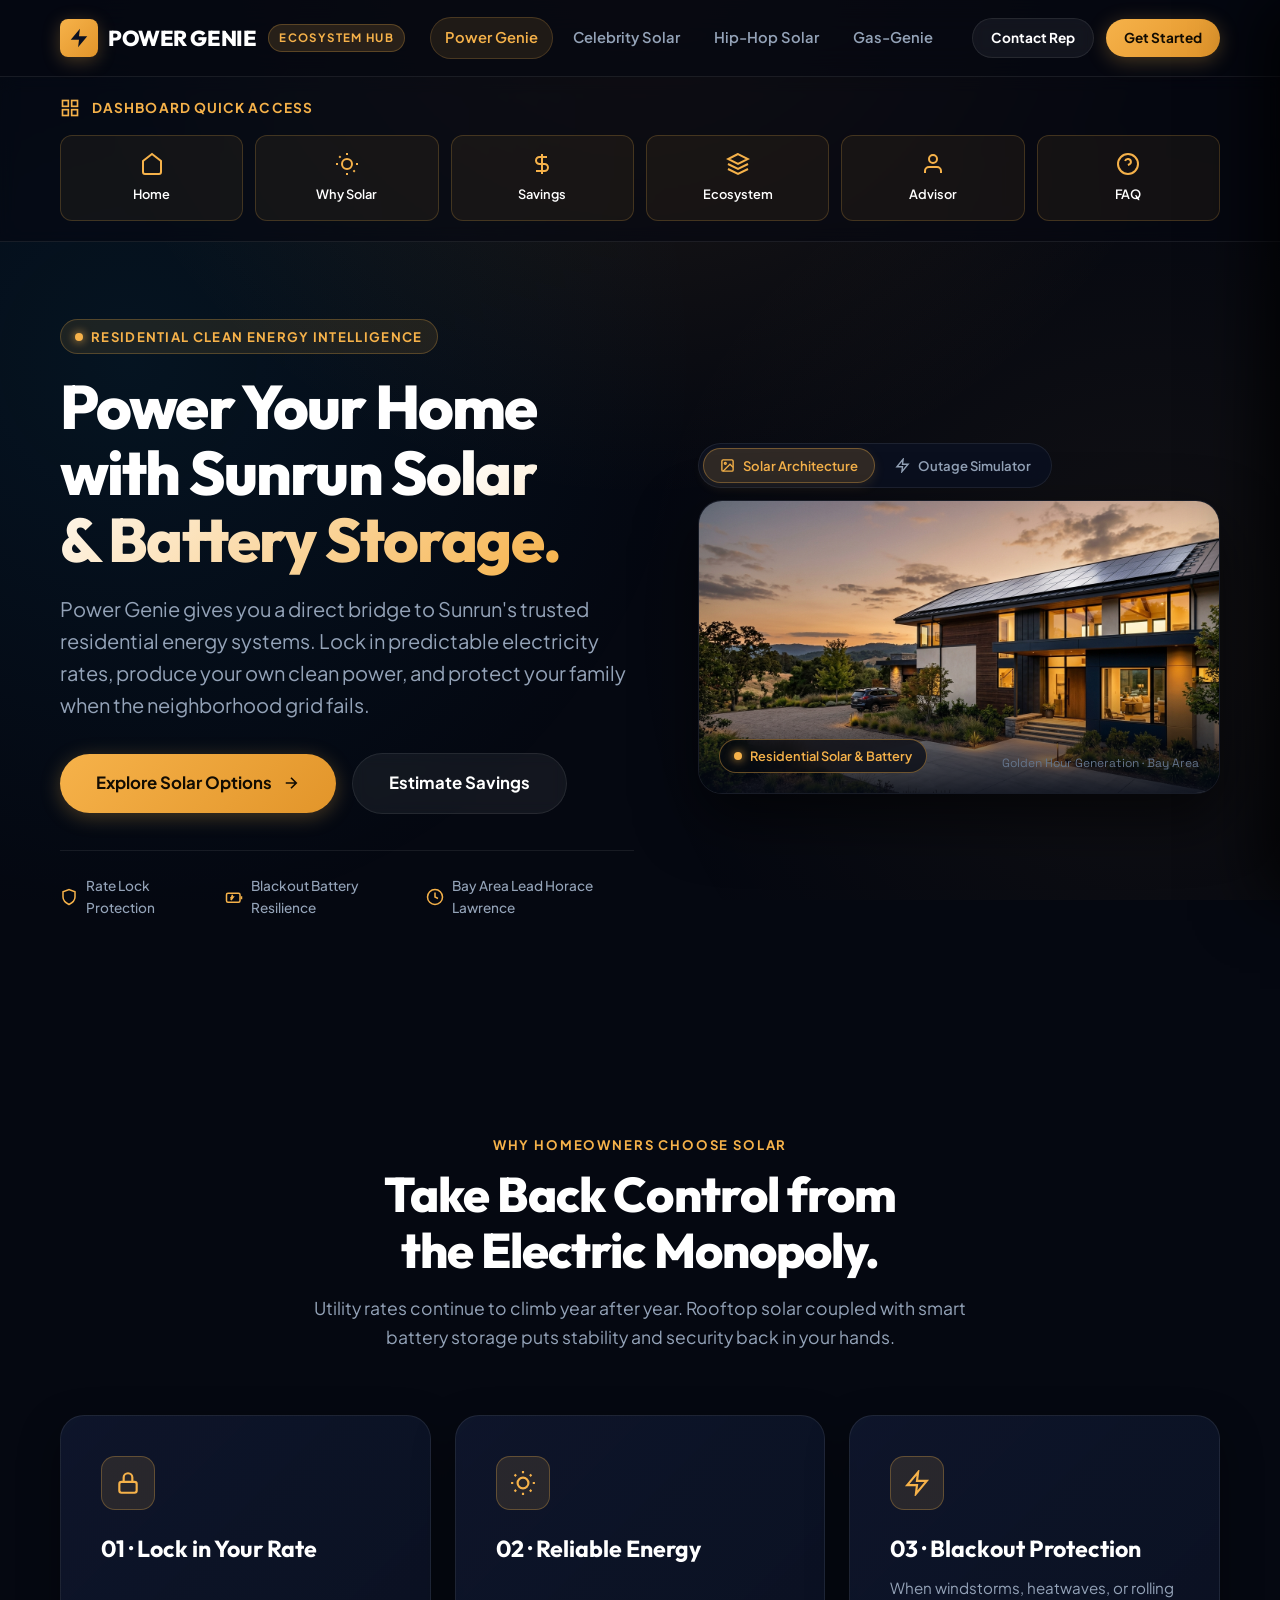
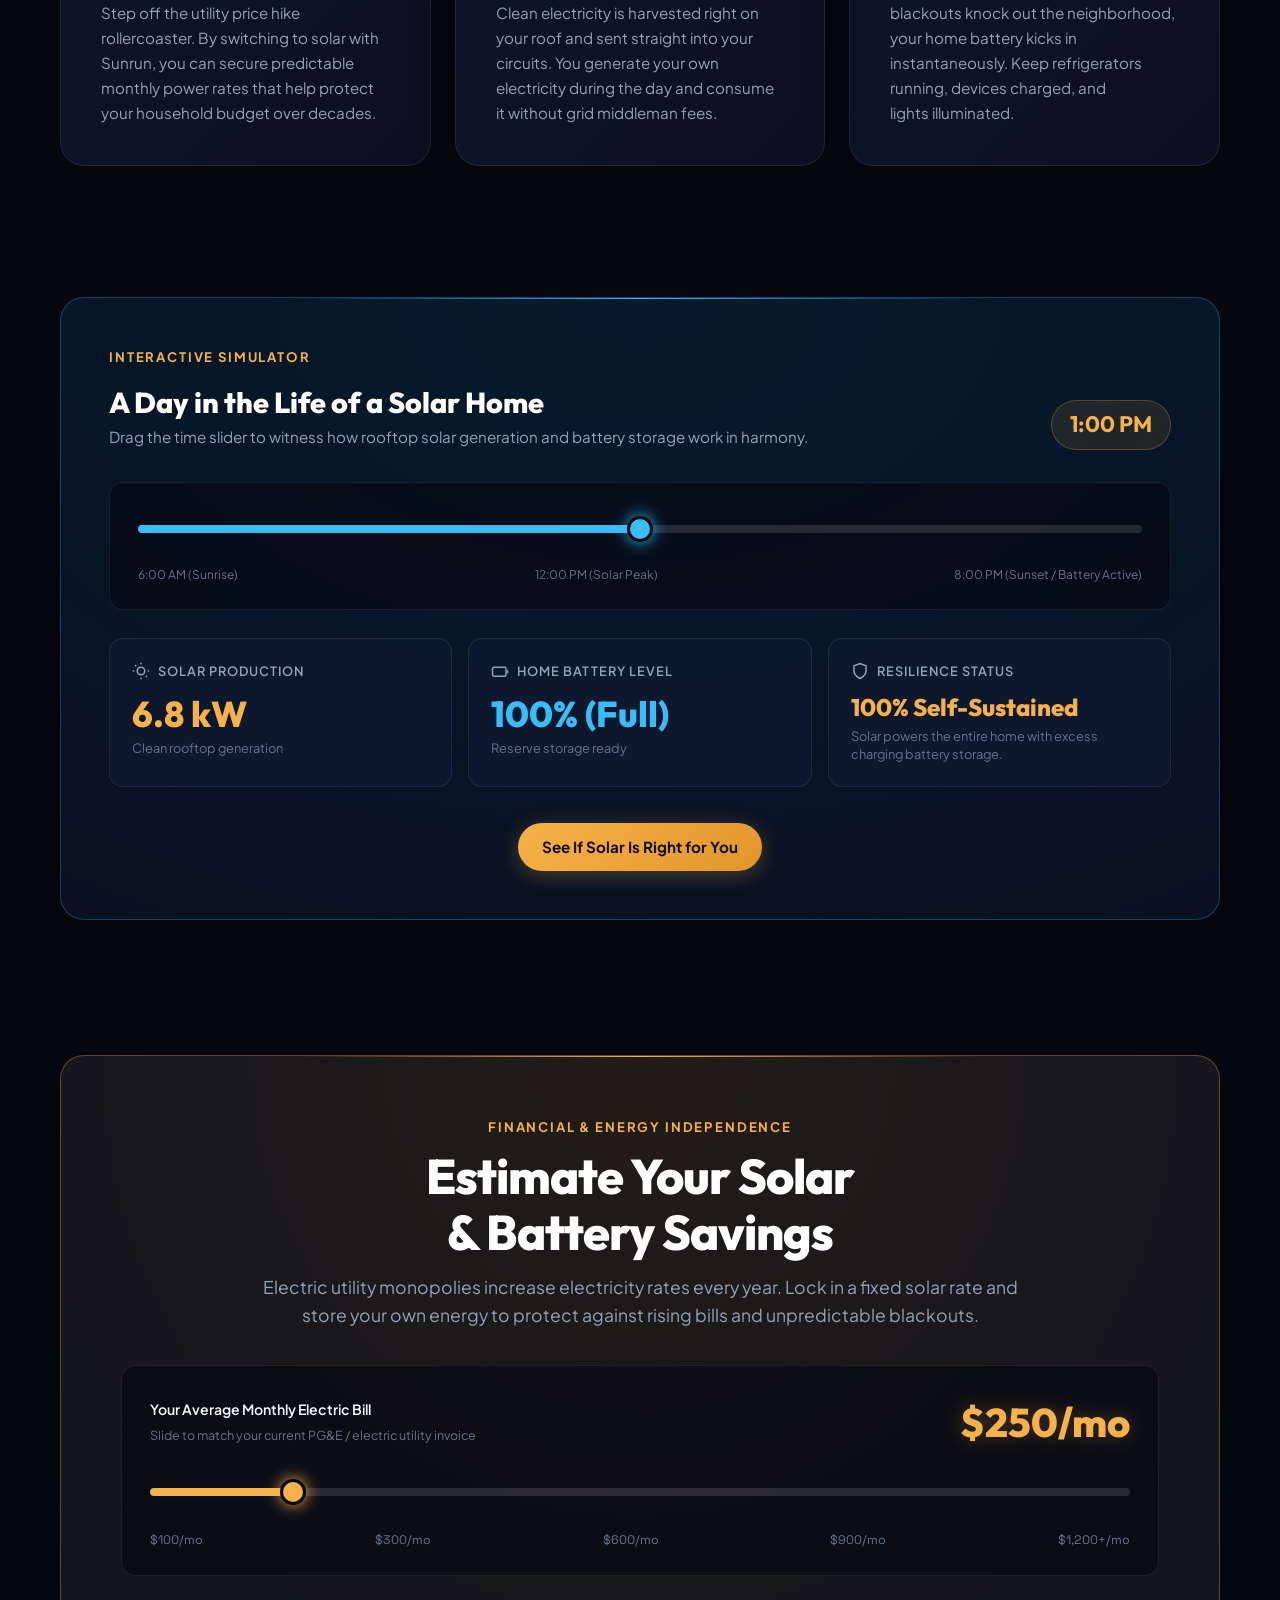
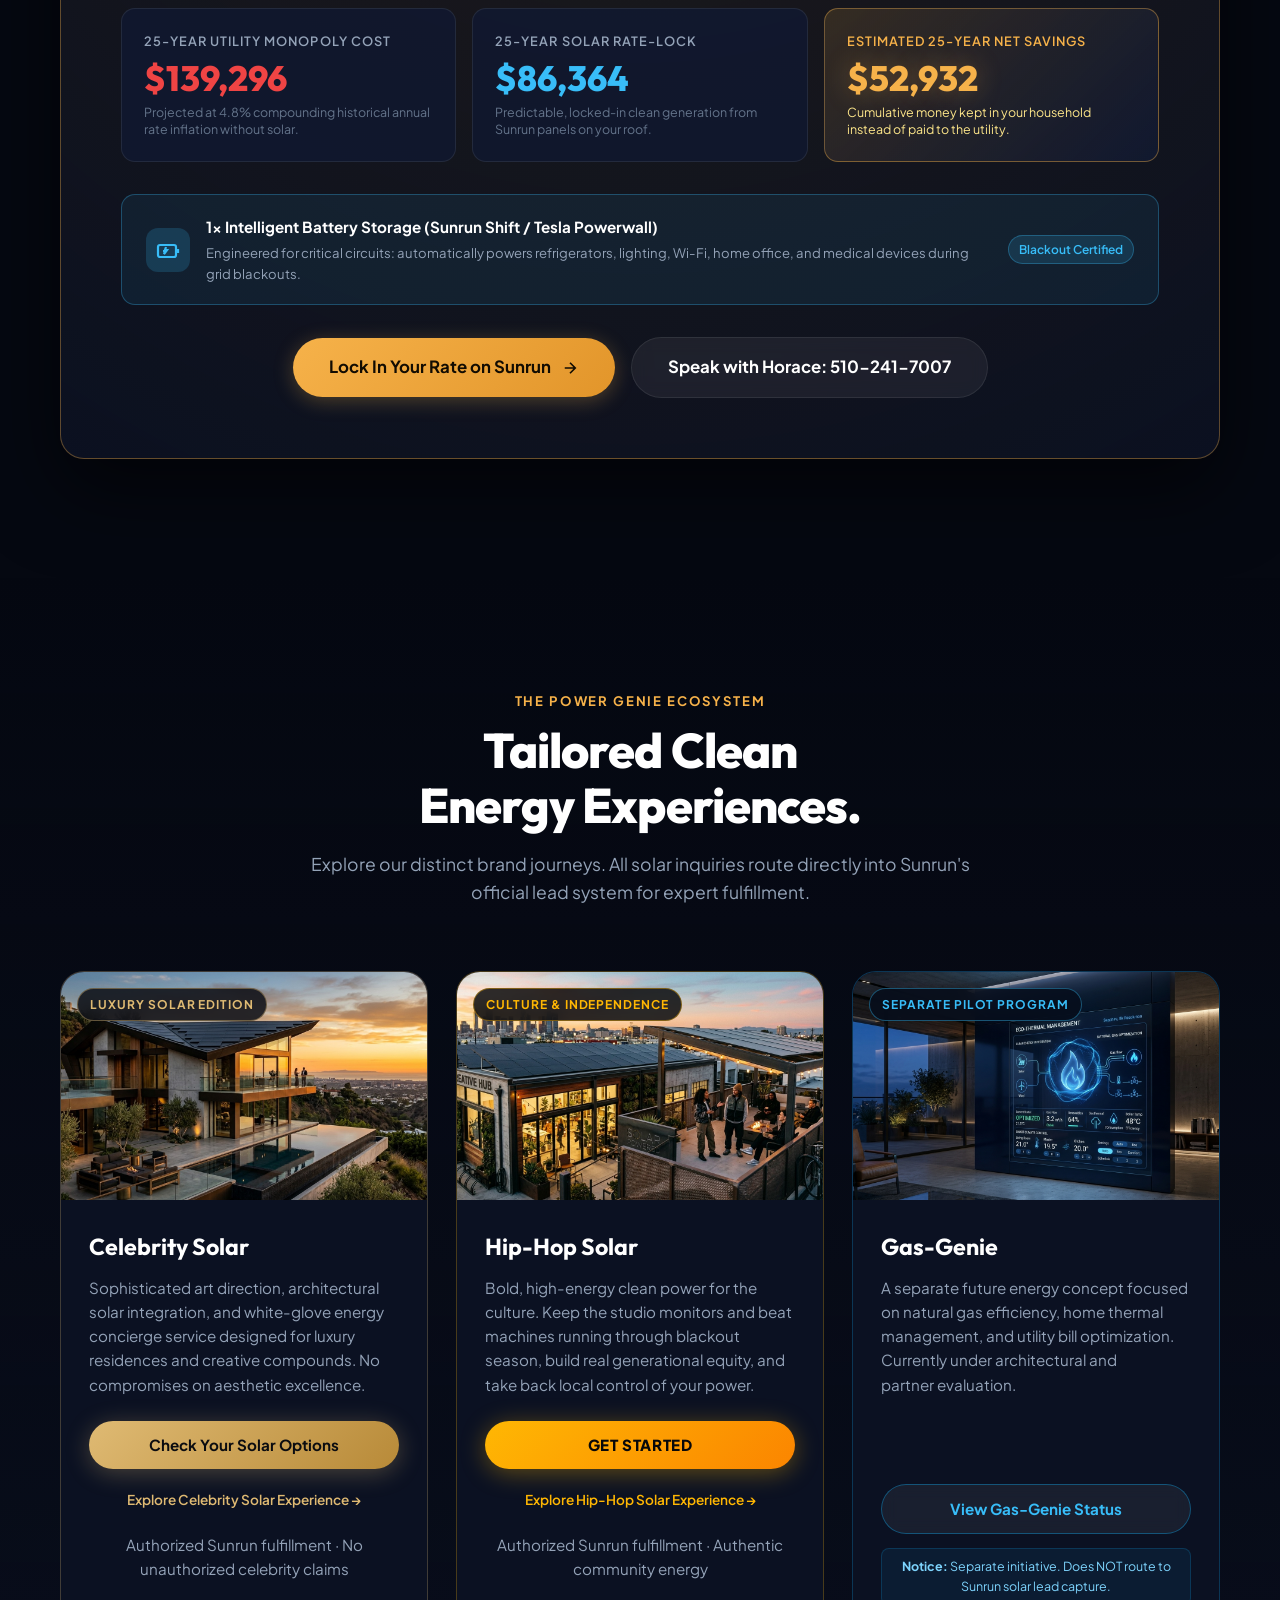
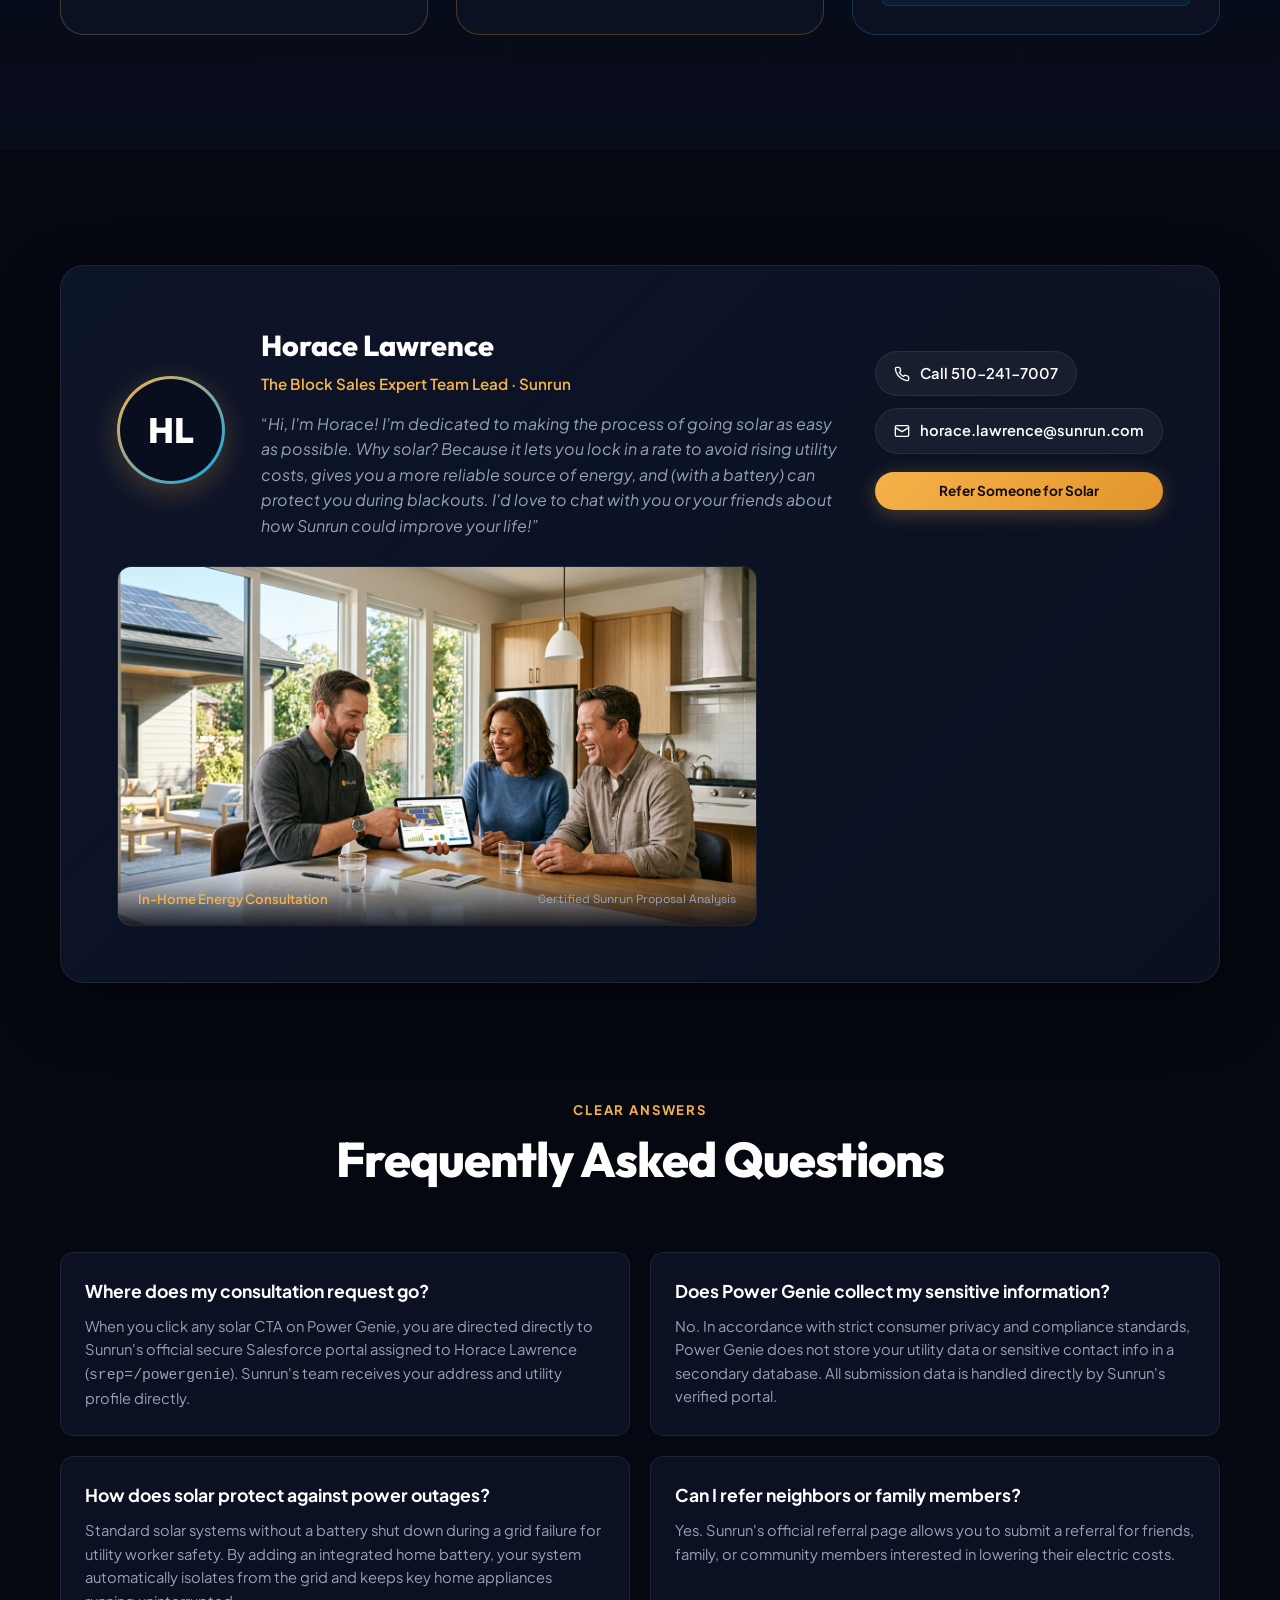
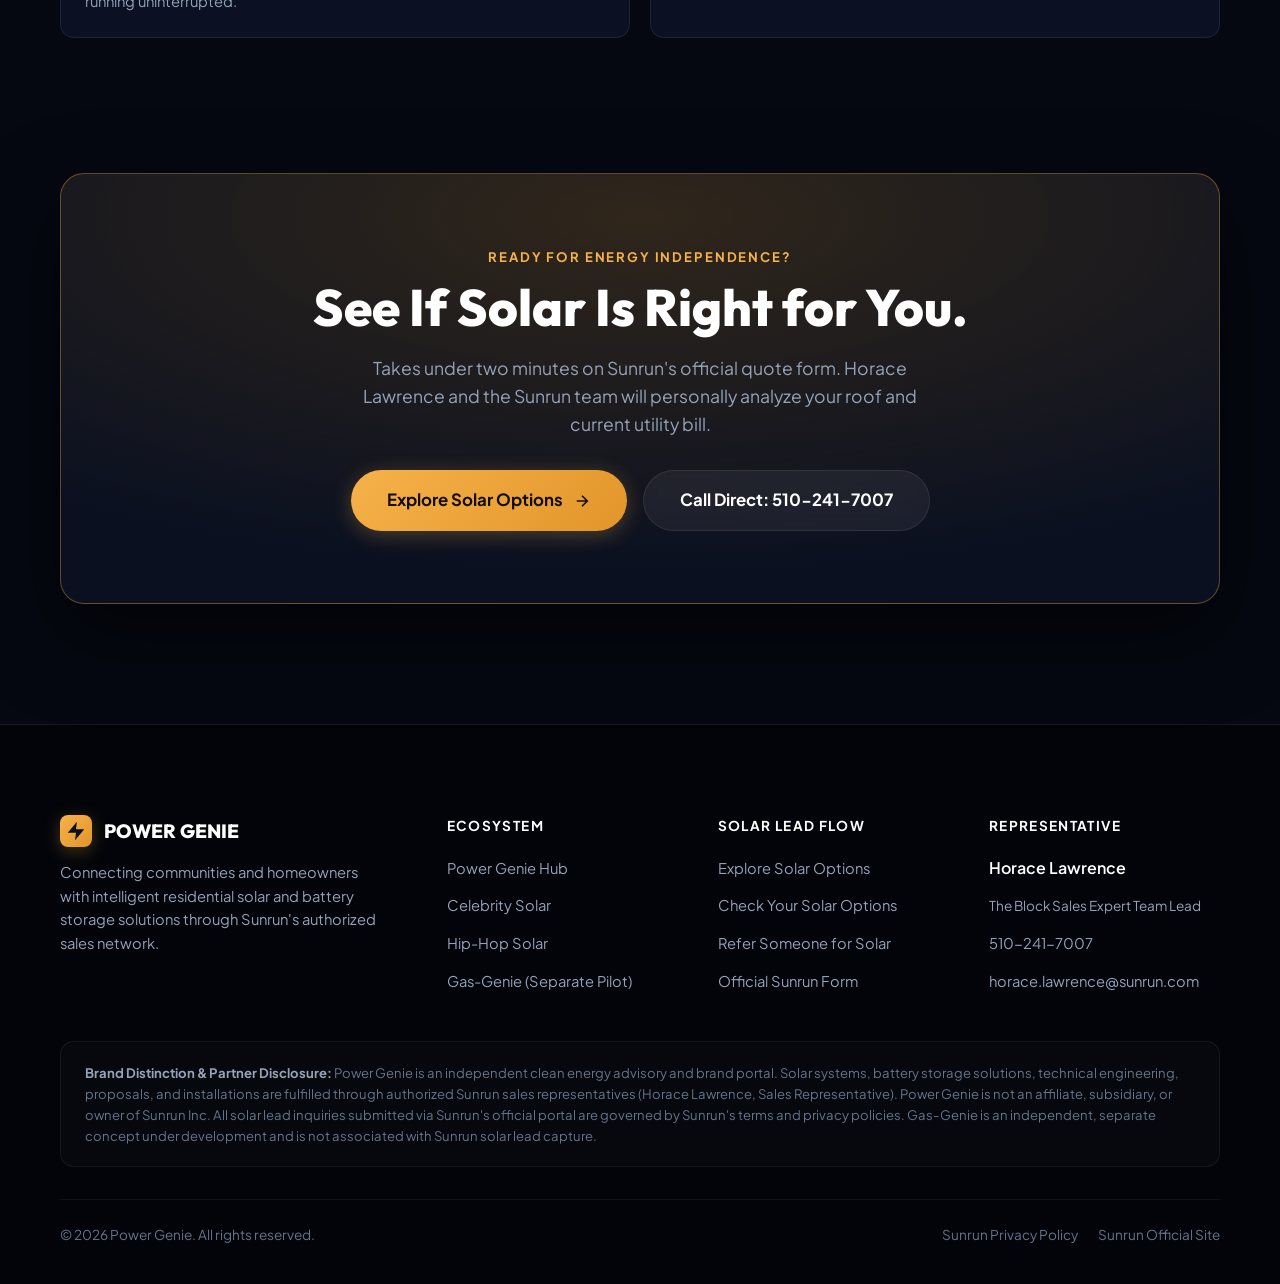
==== commit a8b5f8b1: "Add dashboard quick-access navigation to all 4 product sites Each site now has a dashboard panel bel" ====
--- a/index.html
+++ b/index.html
@@ -79,6 +79,42 @@
         </div>
       </div>
     </div>
+
+    <!-- DASHBOARD QUICK ACCESS -->
+    <section class="dashboard-nav" style="padding: 20px 0 0; border-bottom: 1px solid var(--border-subtle);">
+      <div class="container">
+        <div style="display: flex; align-items: center; gap: 12px; margin-bottom: 16px;">
+          <svg width="20" height="20" viewBox="0 0 24 24" fill="none" stroke="var(--solar-gold)" stroke-width="2"><rect x="3" y="3" width="7" height="7"/><rect x="14" y="3" width="7" height="7"/><rect x="14" y="14" width="7" height="7"/><rect x="3" y="14" width="7" height="7"/></svg>
+          <span style="font-size: 0.85rem; font-weight: 700; color: var(--solar-gold); text-transform: uppercase; letter-spacing: 0.08em;">Dashboard Quick Access</span>
+        </div>
+        <div style="display: grid; grid-template-columns: repeat(auto-fit, minmax(140px, 1fr)); gap: 12px; padding-bottom: 20px;">
+          <a href="#hero" class="dash-card" style="display: flex; flex-direction: column; align-items: center; gap: 8px; padding: 16px 12px; background: rgba(246,178,74,0.06); border: 1px solid rgba(246,178,74,0.2); border-radius: 12px; text-decoration: none; transition: all 0.2s;">
+            <svg width="24" height="24" viewBox="0 0 24 24" fill="none" stroke="var(--solar-gold)" stroke-width="2"><path d="M3 9l9-7 9 7v11a2 2 0 0 1-2 2H5a2 2 0 0 1-2-2z"/></svg>
+            <span style="font-size: 0.8rem; font-weight: 600; color: #fff;">Home</span>
+          </a>
+          <a href="#reveal-demo" class="dash-card" style="display: flex; flex-direction: column; align-items: center; gap: 8px; padding: 16px 12px; background: rgba(246,178,74,0.06); border: 1px solid rgba(246,178,74,0.2); border-radius: 12px; text-decoration: none; transition: all 0.2s;">
+            <svg width="24" height="24" viewBox="0 0 24 24" fill="none" stroke="var(--solar-gold)" stroke-width="2"><circle cx="12" cy="12" r="5"/><path d="M12 1v2M12 21v2M4.2 4.2l1.4 1.4M18.4 18.4l1.4 1.4M1 12h2M21 12h2"/></svg>
+            <span style="font-size: 0.8rem; font-weight: 600; color: #fff;">Why Solar</span>
+          </a>
+          <a href="#savings-estimator" class="dash-card" style="display: flex; flex-direction: column; align-items: center; gap: 8px; padding: 16px 12px; background: rgba(246,178,74,0.06); border: 1px solid rgba(246,178,74,0.2); border-radius: 12px; text-decoration: none; transition: all 0.2s;">
+            <svg width="24" height="24" viewBox="0 0 24 24" fill="none" stroke="var(--solar-gold)" stroke-width="2"><path d="M12 2v20M17 5H9.5a3.5 3.5 0 0 0 0 7h5a3.5 3.5 0 0 1 0 7H6"/></svg>
+            <span style="font-size: 0.8rem; font-weight: 600; color: #fff;">Savings</span>
+          </a>
+          <a href="#ecosystem" class="dash-card" style="display: flex; flex-direction: column; align-items: center; gap: 8px; padding: 16px 12px; background: rgba(246,178,74,0.06); border: 1px solid rgba(246,178,74,0.2); border-radius: 12px; text-decoration: none; transition: all 0.2s;">
+            <svg width="24" height="24" viewBox="0 0 24 24" fill="none" stroke="var(--solar-gold)" stroke-width="2"><path d="M12 2L2 7l10 5 10-5-10-5zM2 17l10 5 10-5M2 12l10 5 10-5"/></svg>
+            <span style="font-size: 0.8rem; font-weight: 600; color: #fff;">Ecosystem</span>
+          </a>
+          <a href="#advisor" class="dash-card" style="display: flex; flex-direction: column; align-items: center; gap: 8px; padding: 16px 12px; background: rgba(246,178,74,0.06); border: 1px solid rgba(246,178,74,0.2); border-radius: 12px; text-decoration: none; transition: all 0.2s;">
+            <svg width="24" height="24" viewBox="0 0 24 24" fill="none" stroke="var(--solar-gold)" stroke-width="2"><path d="M20 21v-2a4 4 0 0 0-4-4H8a4 4 0 0 0-4 4v2"/><circle cx="12" cy="7" r="4"/></svg>
+            <span style="font-size: 0.8rem; font-weight: 600; color: #fff;">Advisor</span>
+          </a>
+          <a href="#faq" class="dash-card" style="display: flex; flex-direction: column; align-items: center; gap: 8px; padding: 16px 12px; background: rgba(246,178,74,0.06); border: 1px solid rgba(246,178,74,0.2); border-radius: 12px; text-decoration: none; transition: all 0.2s;">
+            <svg width="24" height="24" viewBox="0 0 24 24" fill="none" stroke="var(--solar-gold)" stroke-width="2"><circle cx="12" cy="12" r="10"/><path d="M9.09 9a3 3 0 0 1 5.83 1c0 2-3 3-3 3"/><line x1="12" y1="17" x2="12.01" y2="17"/></svg>
+            <span style="font-size: 0.8rem; font-weight: 600; color: #fff;">FAQ</span>
+          </a>
+        </div>
+      </div>
+    </section>
 
     <!-- MAIN HERO -->
     <main>
@@ -478,7 +514,7 @@
       </section>
 
       <!-- FREQUENTLY ASKED QUESTIONS -->
-      <section class="section" style="padding-top:0;">
+      <section class="section" id="faq" style="padding-top:0;">
         <div class="container">
           <div class="section-header">
             <span class="section-eyebrow">Clear Answers</span>
--- a/assets/powergenie.css
+++ b/assets/powergenie.css
@@ -163,6 +163,24 @@
 /* Remove default focus ring on mouse click */
 :focus:not(:focus-visible) {
   outline: none;
+}
+
+/* Dashboard Quick Access Cards */
+.dash-card:hover {
+  transform: translateY(-2px);
+  background: rgba(246, 178, 74, 0.12) !important;
+  border-color: rgba(246, 178, 74, 0.4) !important;
+  box-shadow: 0 4px 12px rgba(246, 178, 74, 0.15);
+}
+
+.dash-card:focus-visible {
+  outline: 2px solid var(--solar-gold);
+  outline-offset: 2px;
+}
+
+.dashboard-nav {
+  background: rgba(5, 8, 17, 0.6);
+  backdrop-filter: blur(8px);
 }
 
 /* Visually Hidden */
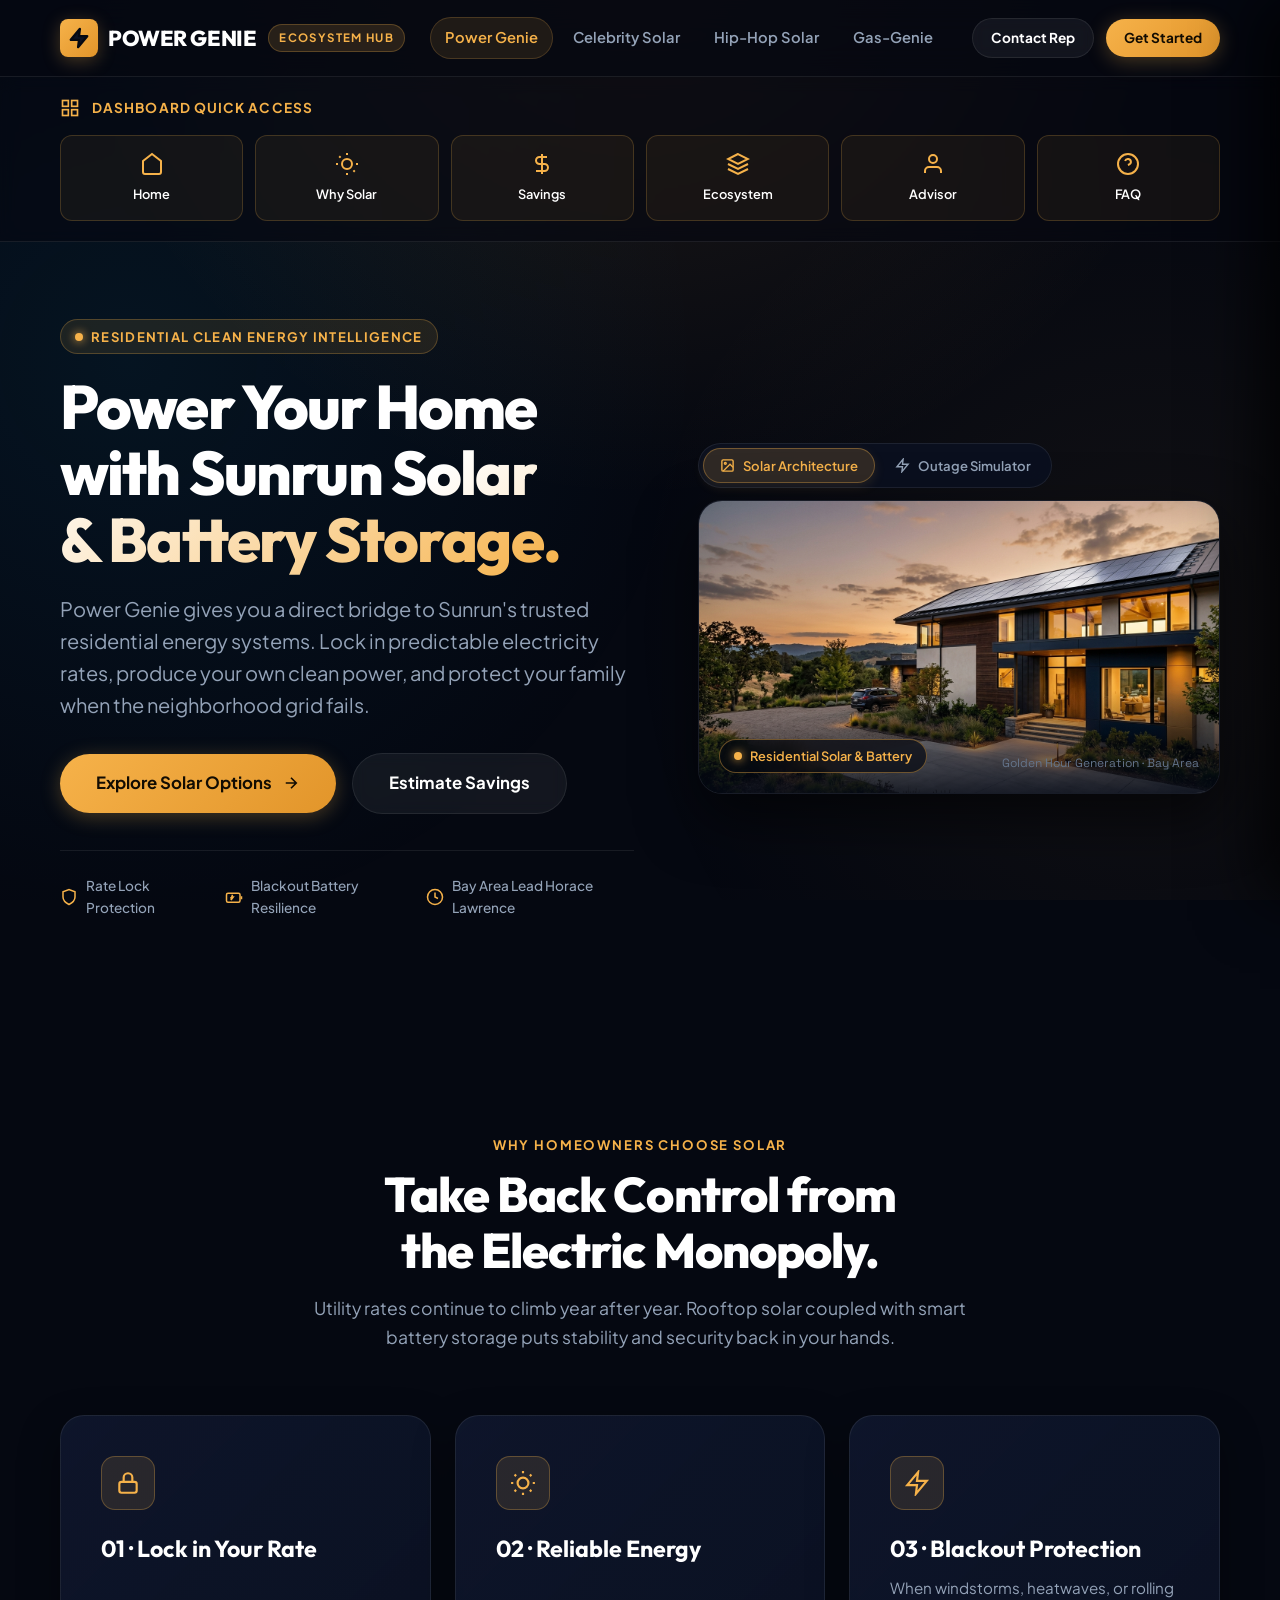
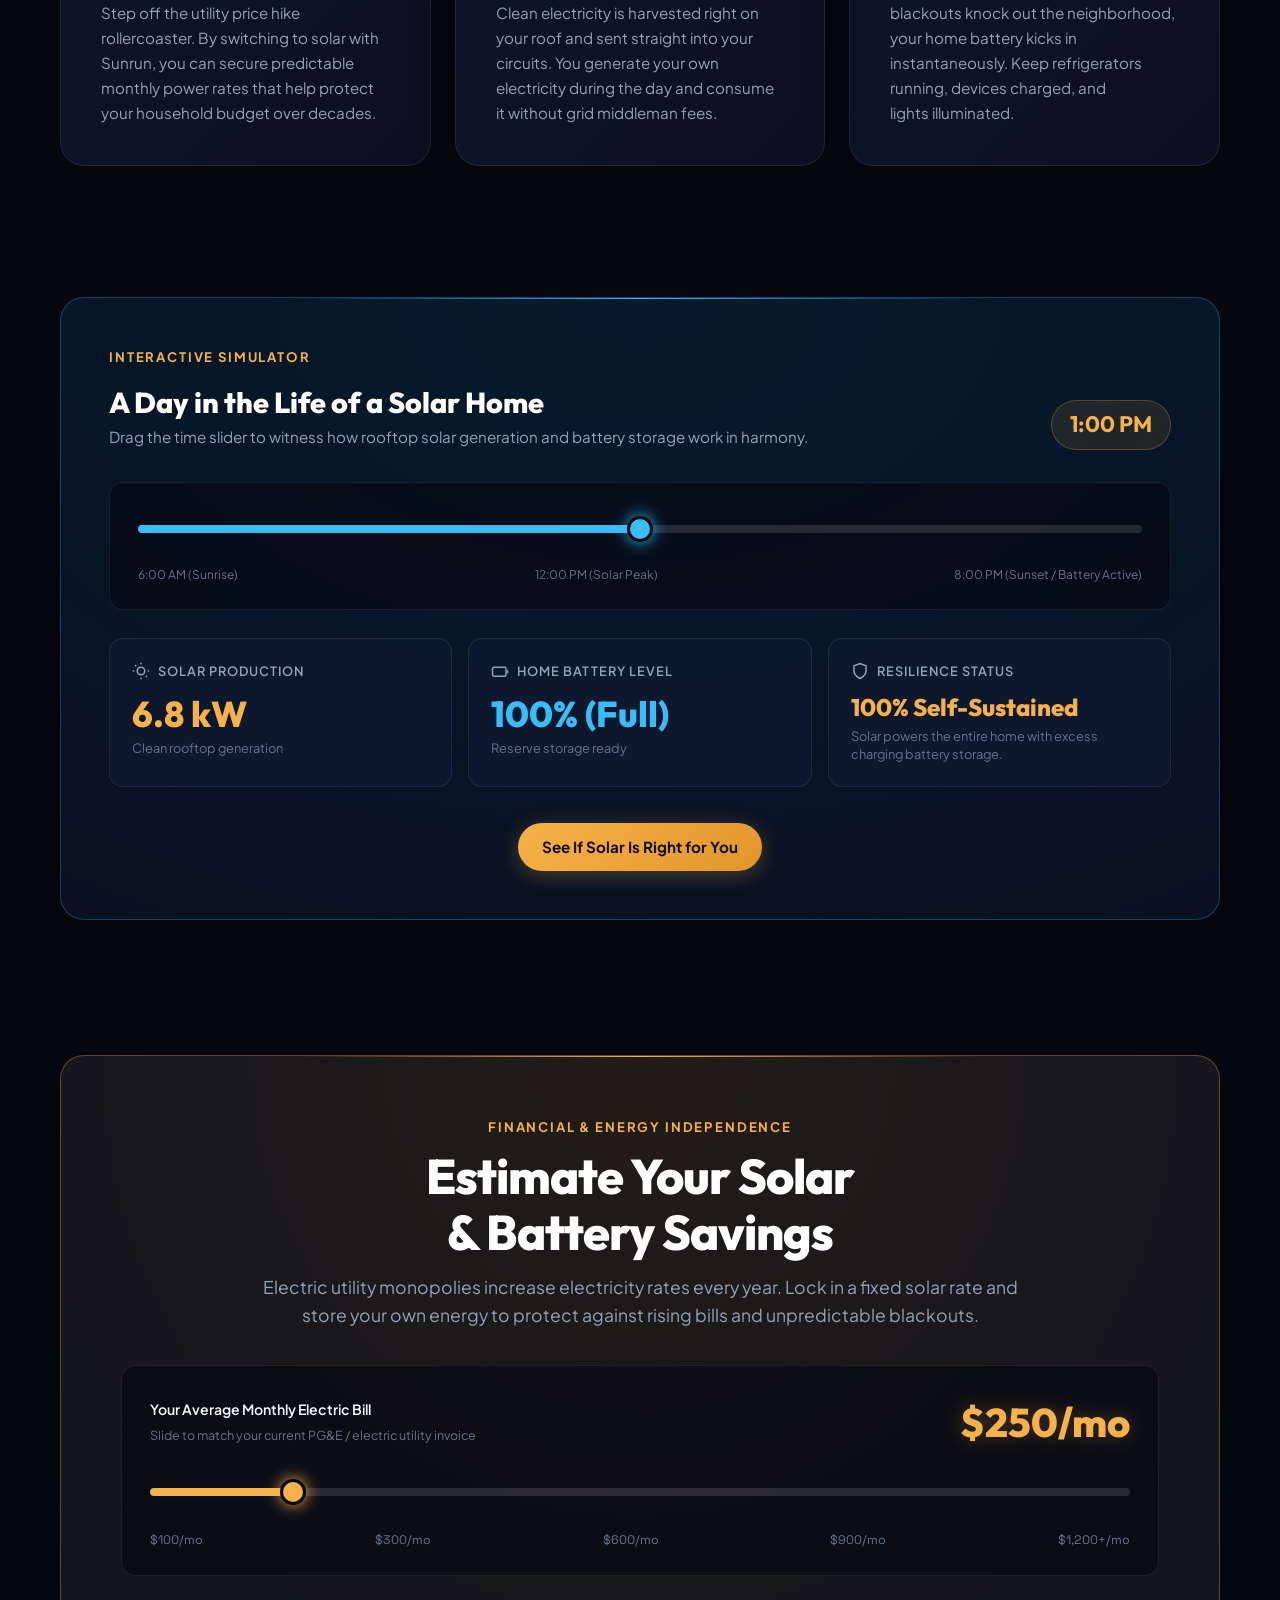
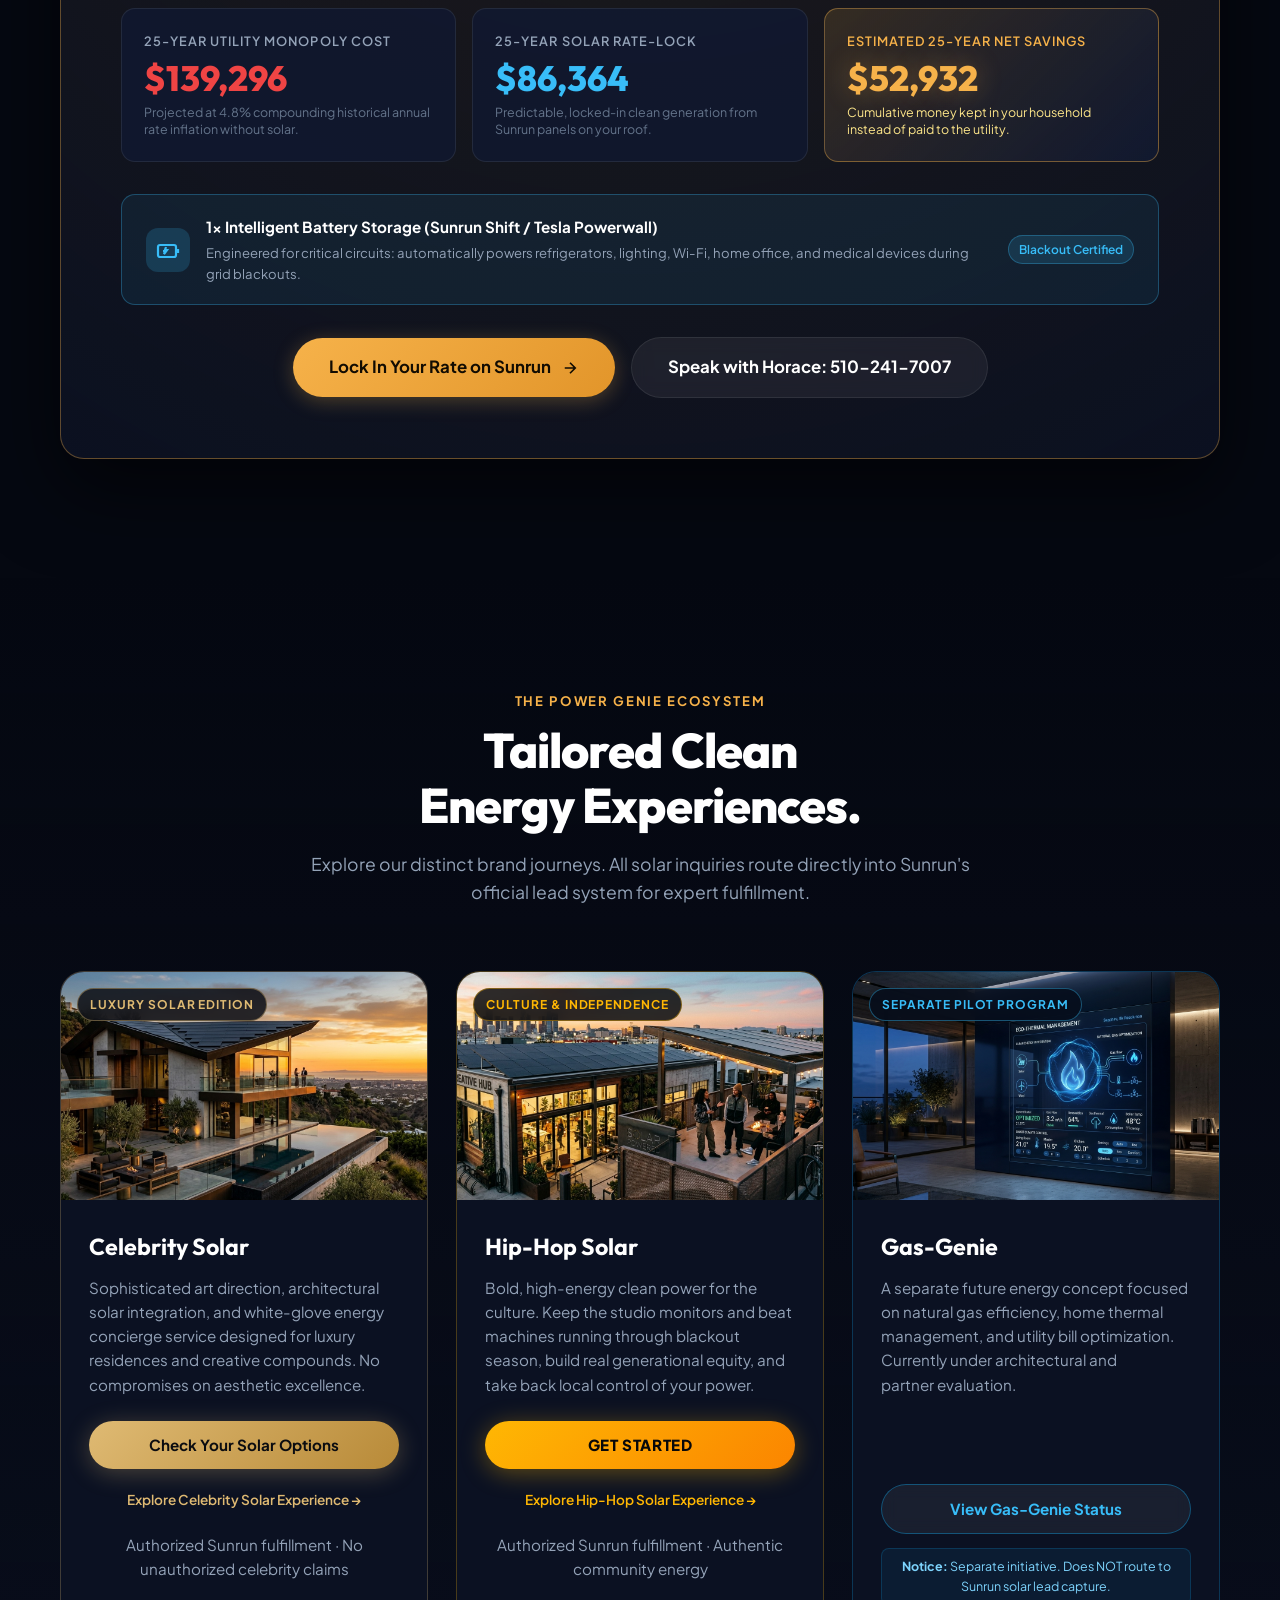
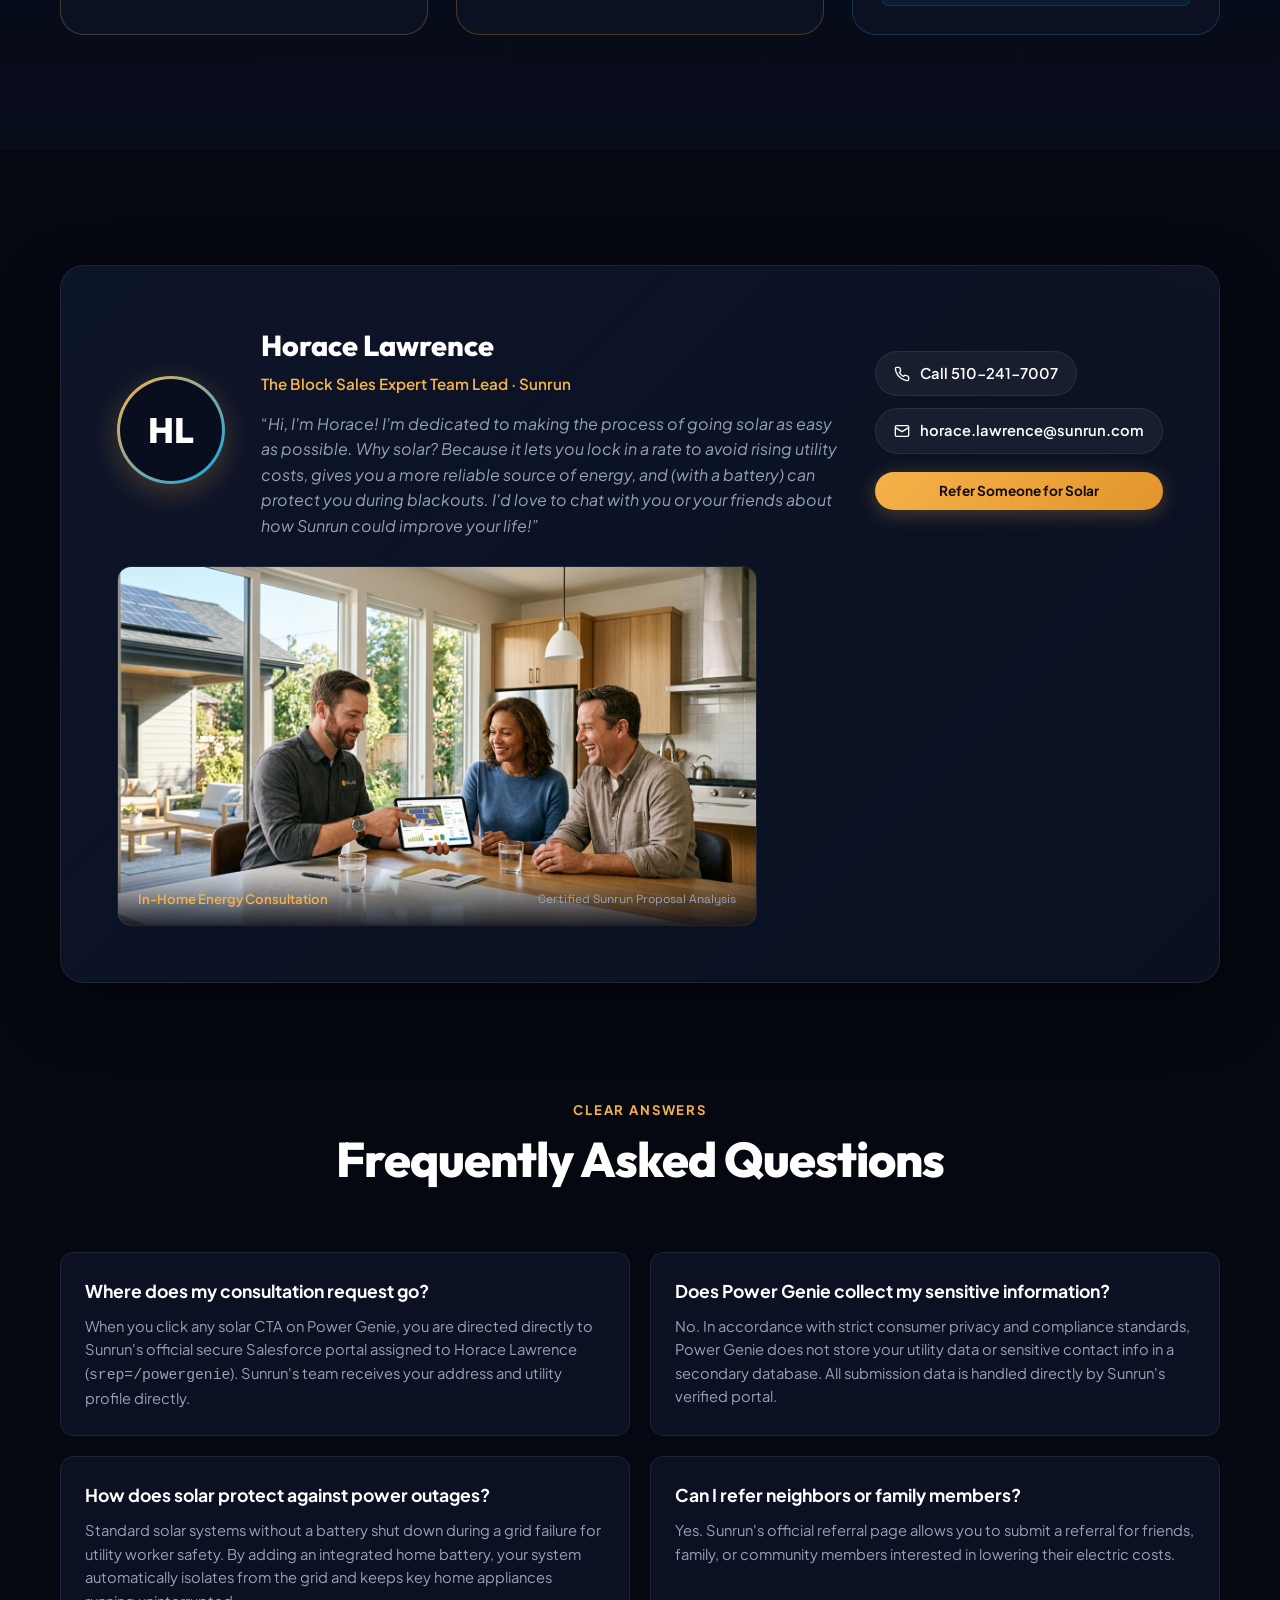
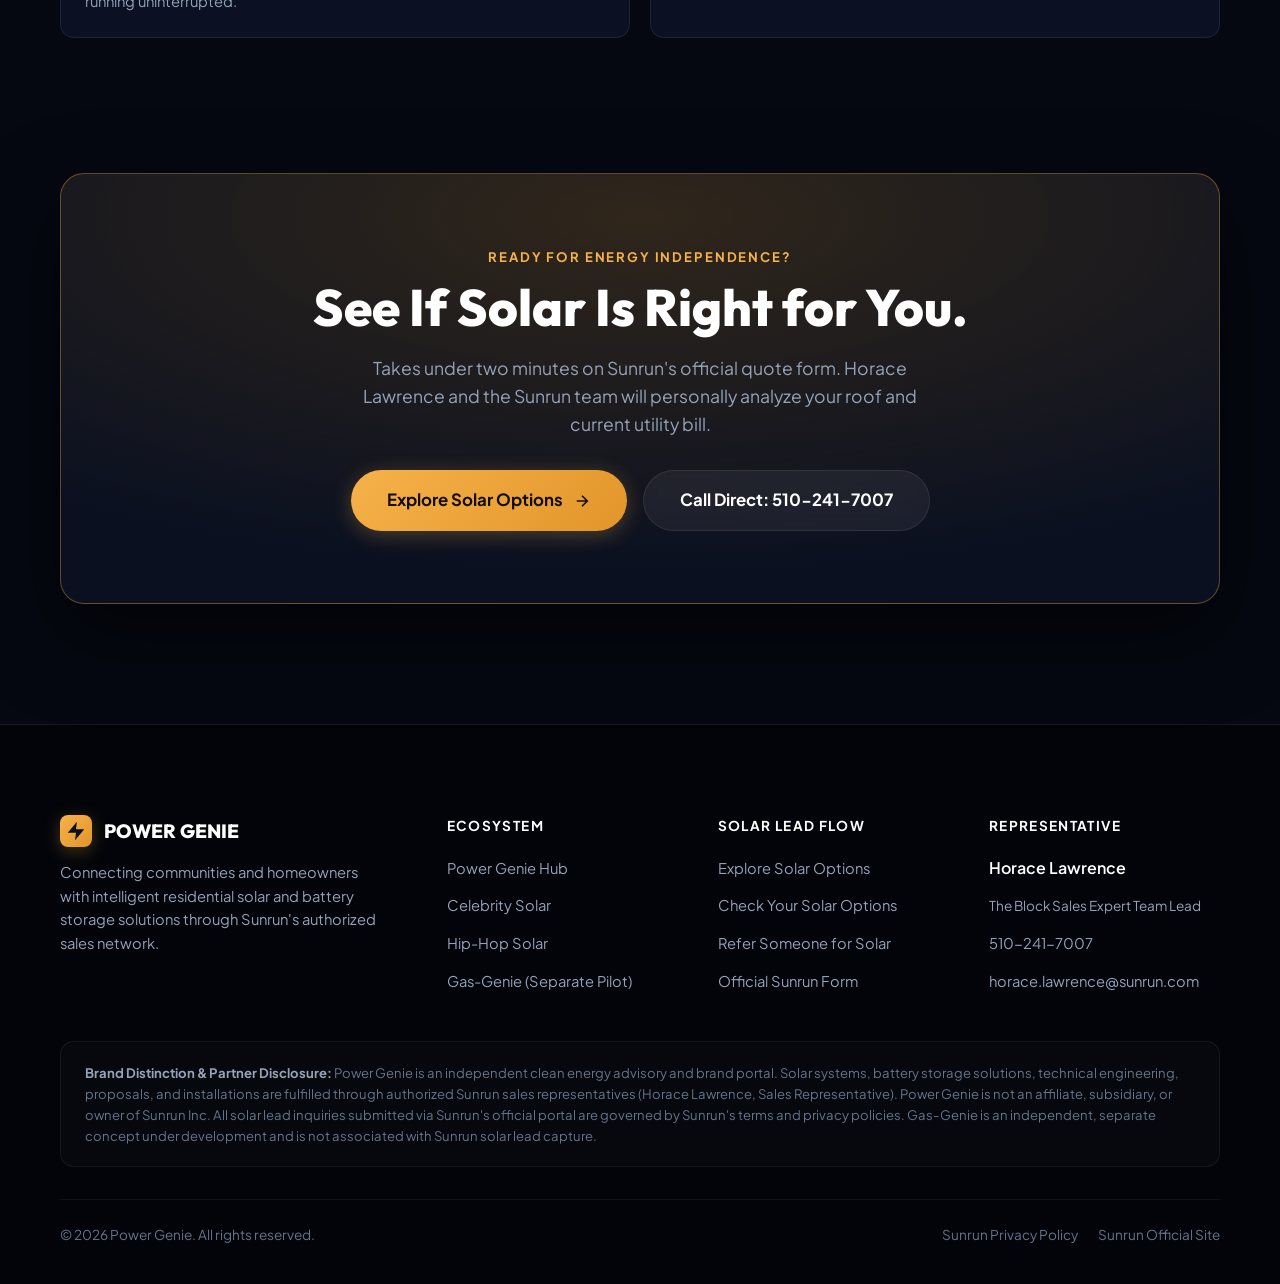
==== commit 619ba150: "Update logos for all 4 product sites with clean SVG icons - Power Genie: Lightning bolt with gold gr" ====
--- a/index.html
+++ b/index.html
@@ -32,8 +32,8 @@
       <div class="container header-inner">
         <div class="brand-group">
           <a href="index.html" class="brand-logo" aria-label="Power Genie Home">
-            <span class="brand-icon" aria-hidden="true">
-              <svg viewBox="0 0 24 24"><path d="M13 2L3 14h9l-1 8 10-12h-9l1-8z"/></svg>
+            <span class="brand-icon" aria-hidden="true" style="background: linear-gradient(135deg, #f6b24a, #e2952a);">
+              <svg viewBox="0 0 24 24" fill="none" stroke="#050811" stroke-width="2.5" stroke-linecap="round" stroke-linejoin="round"><path d="M13 2L3 14h9l-1 8 10-12h-9l1-8z"/></svg>
             </span>
             <span>POWER GENIE</span>
           </a>
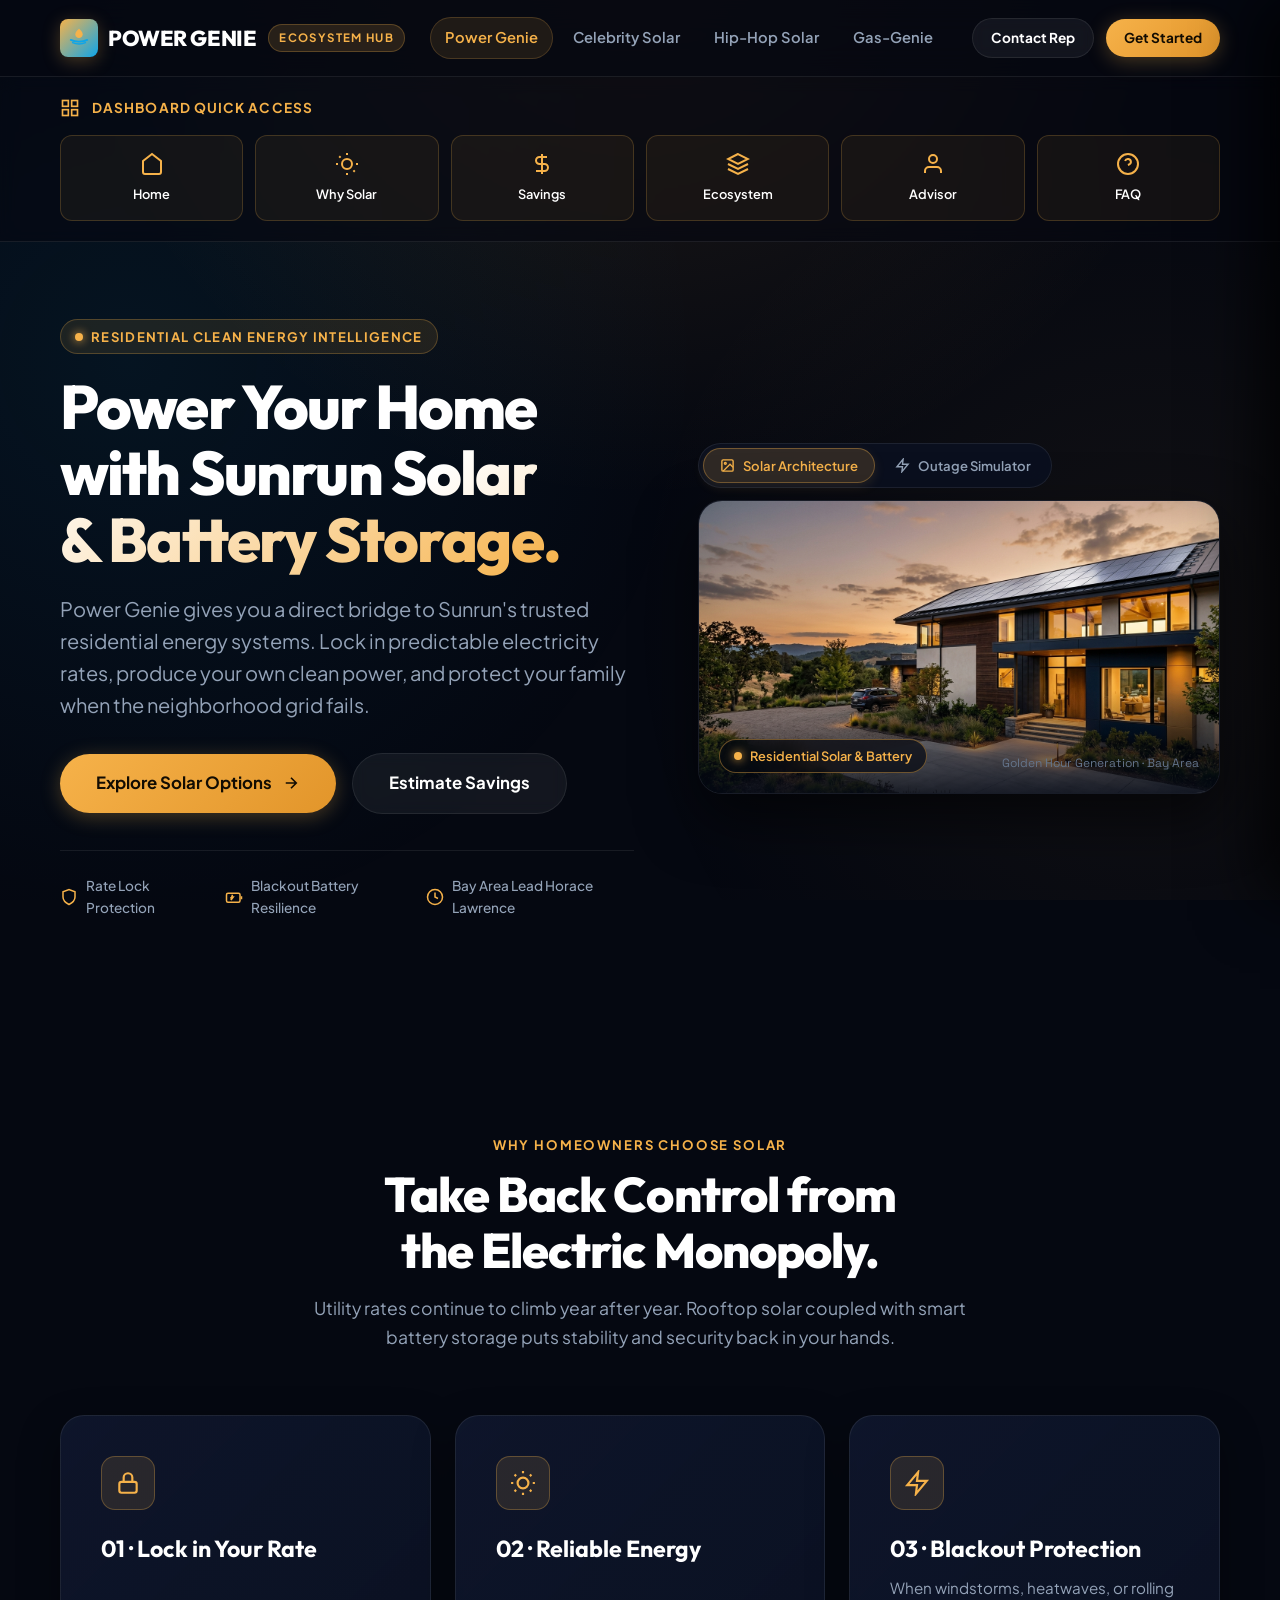
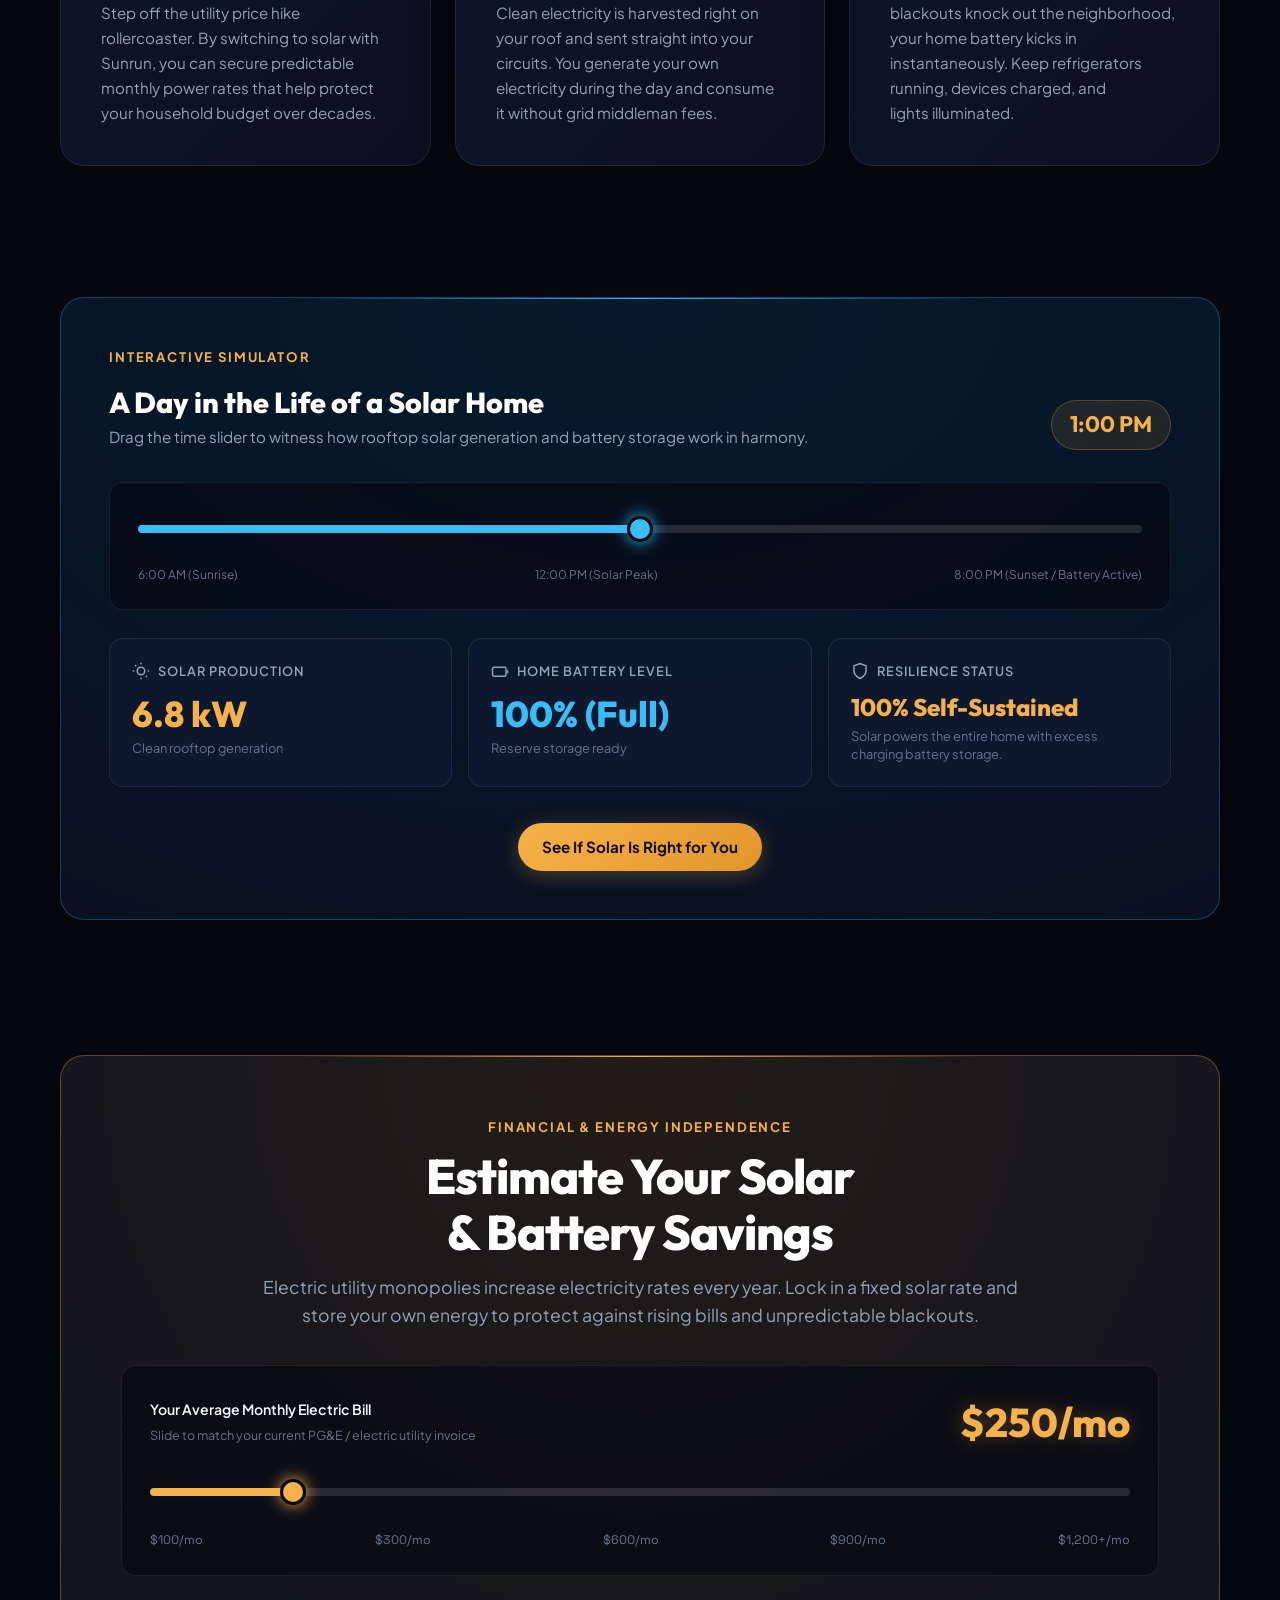
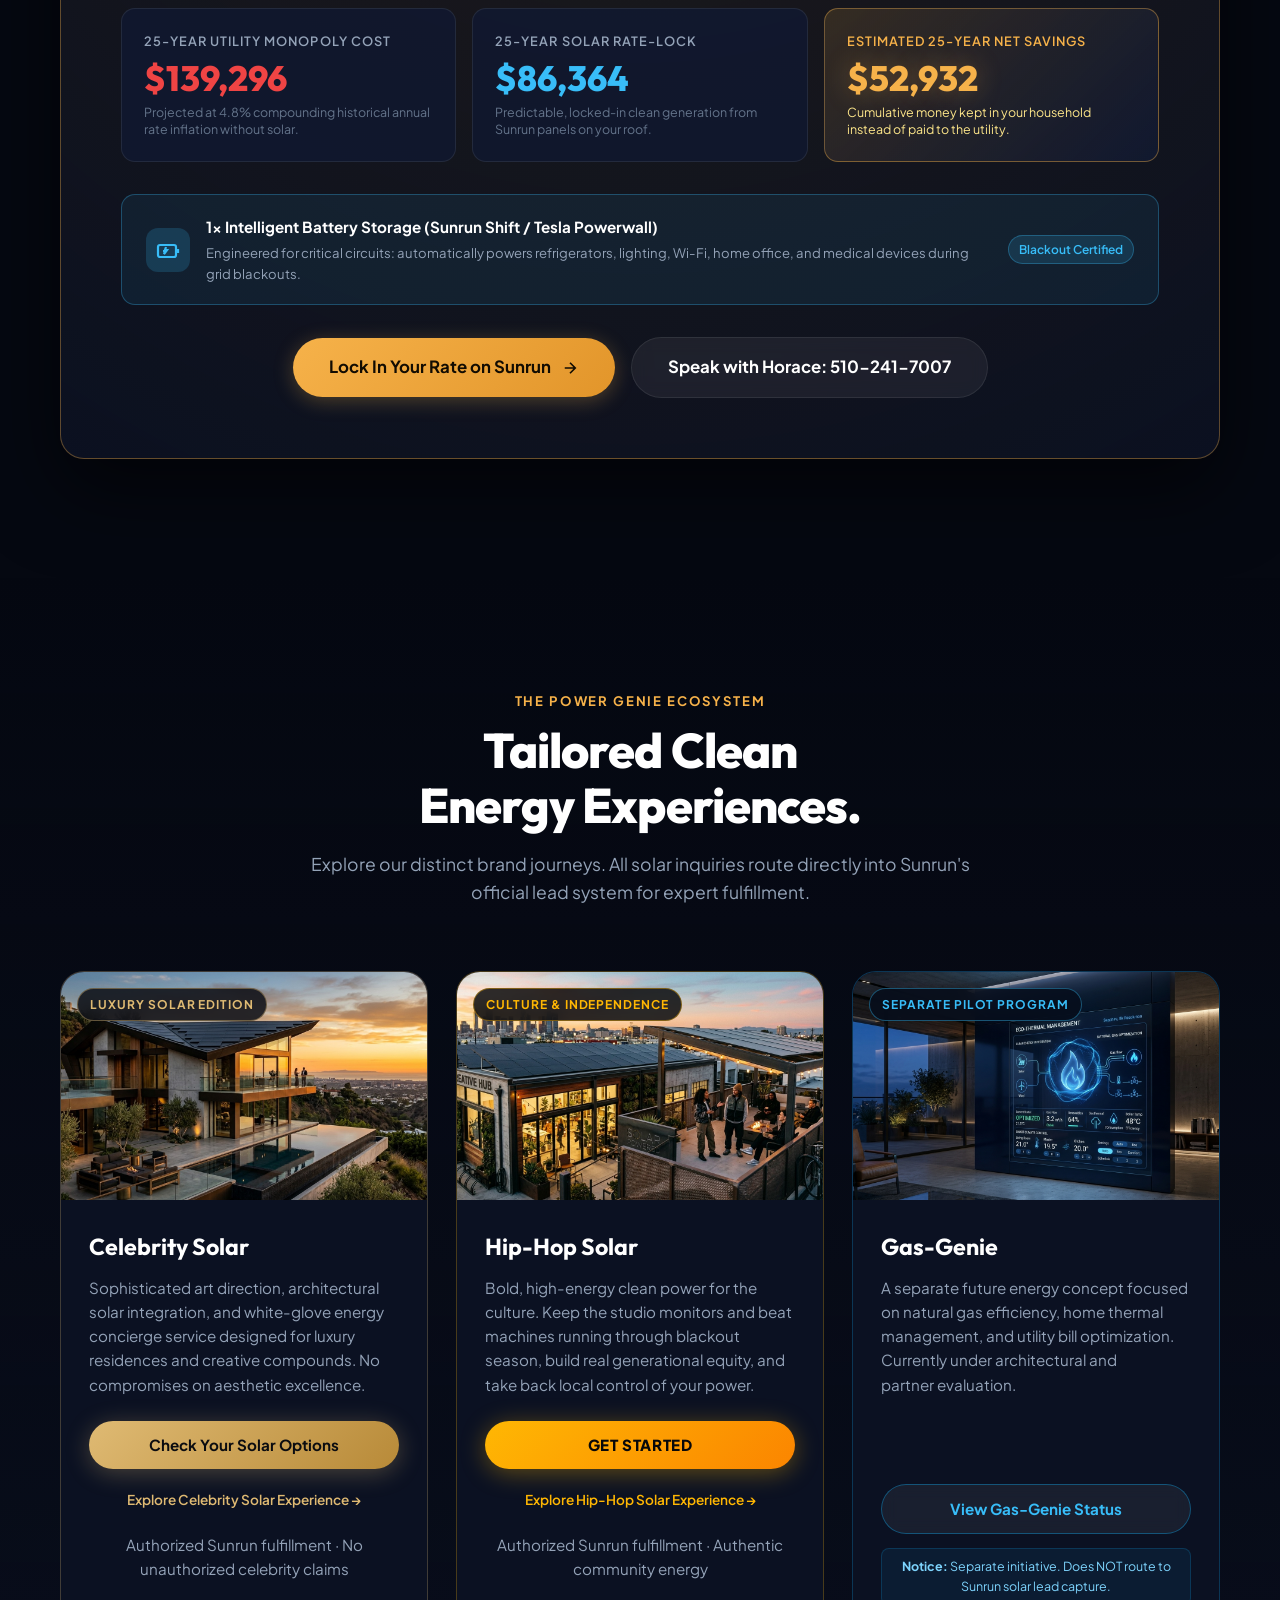
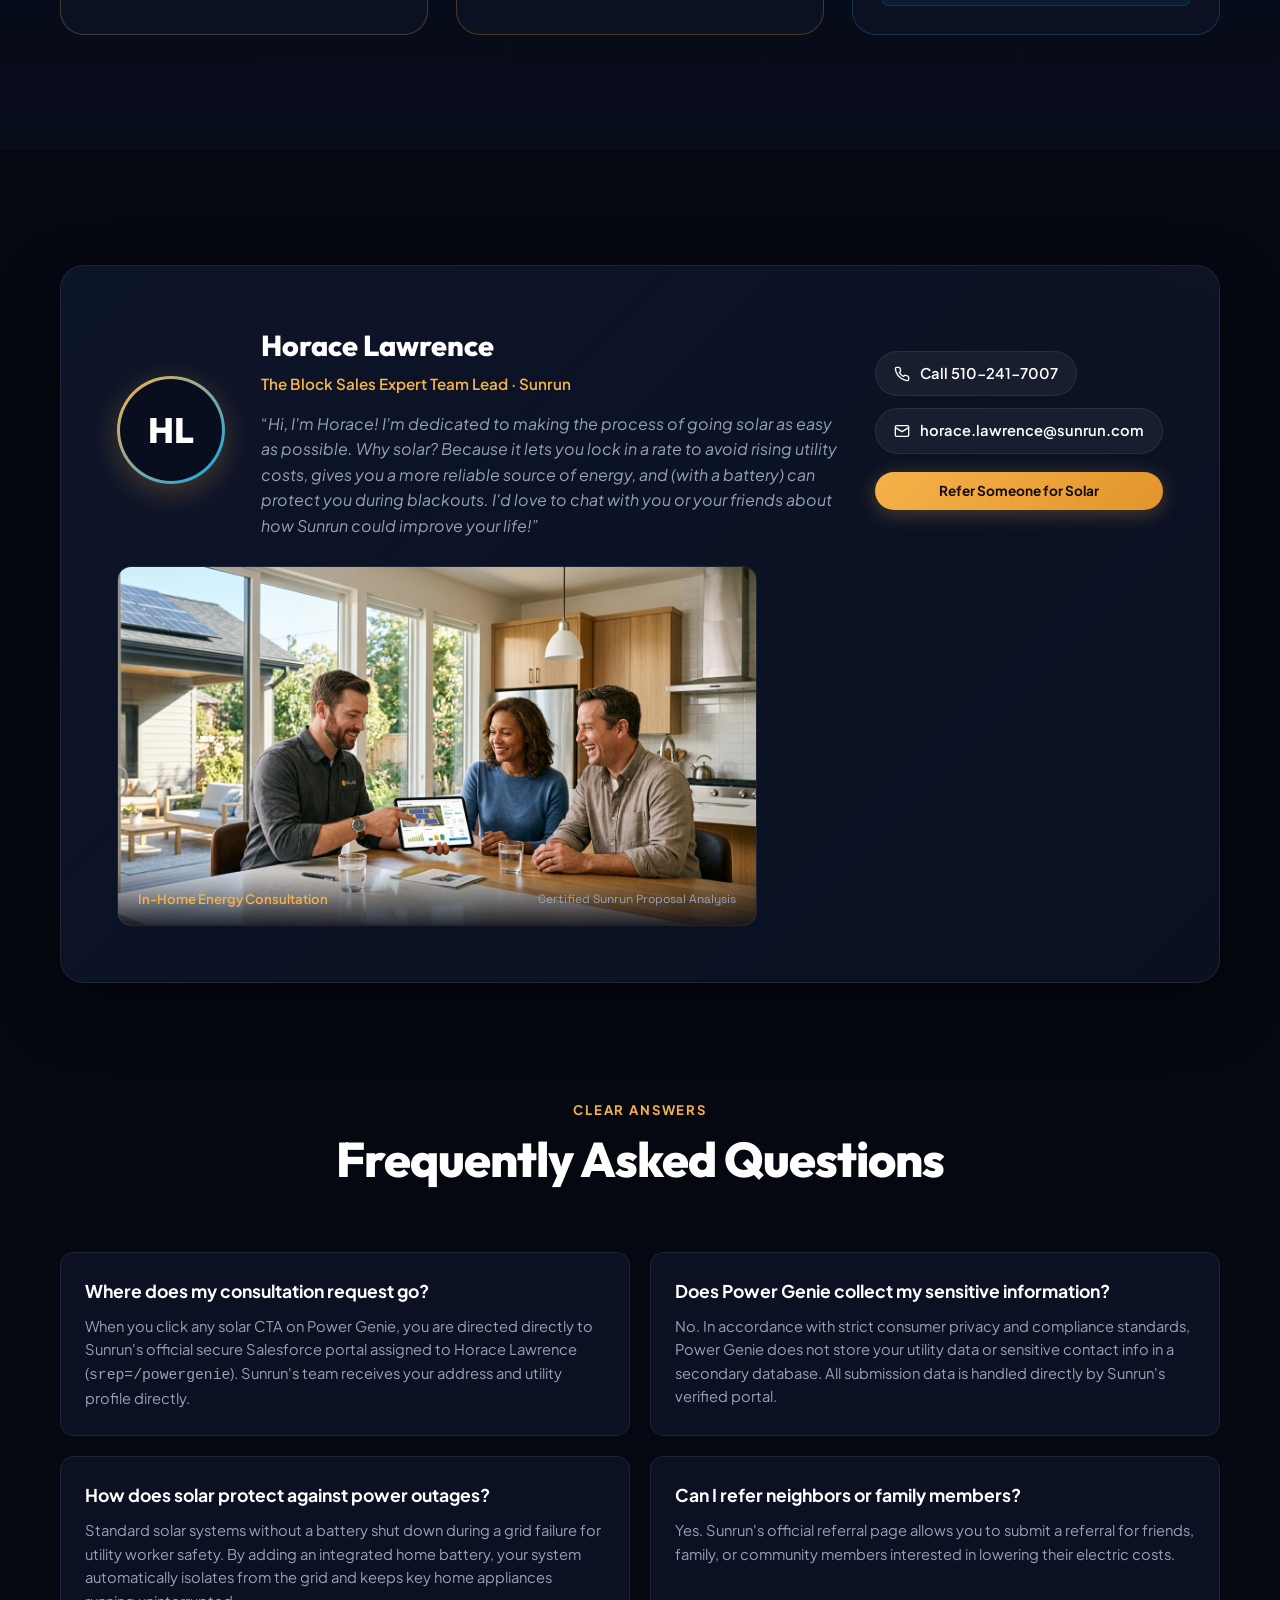
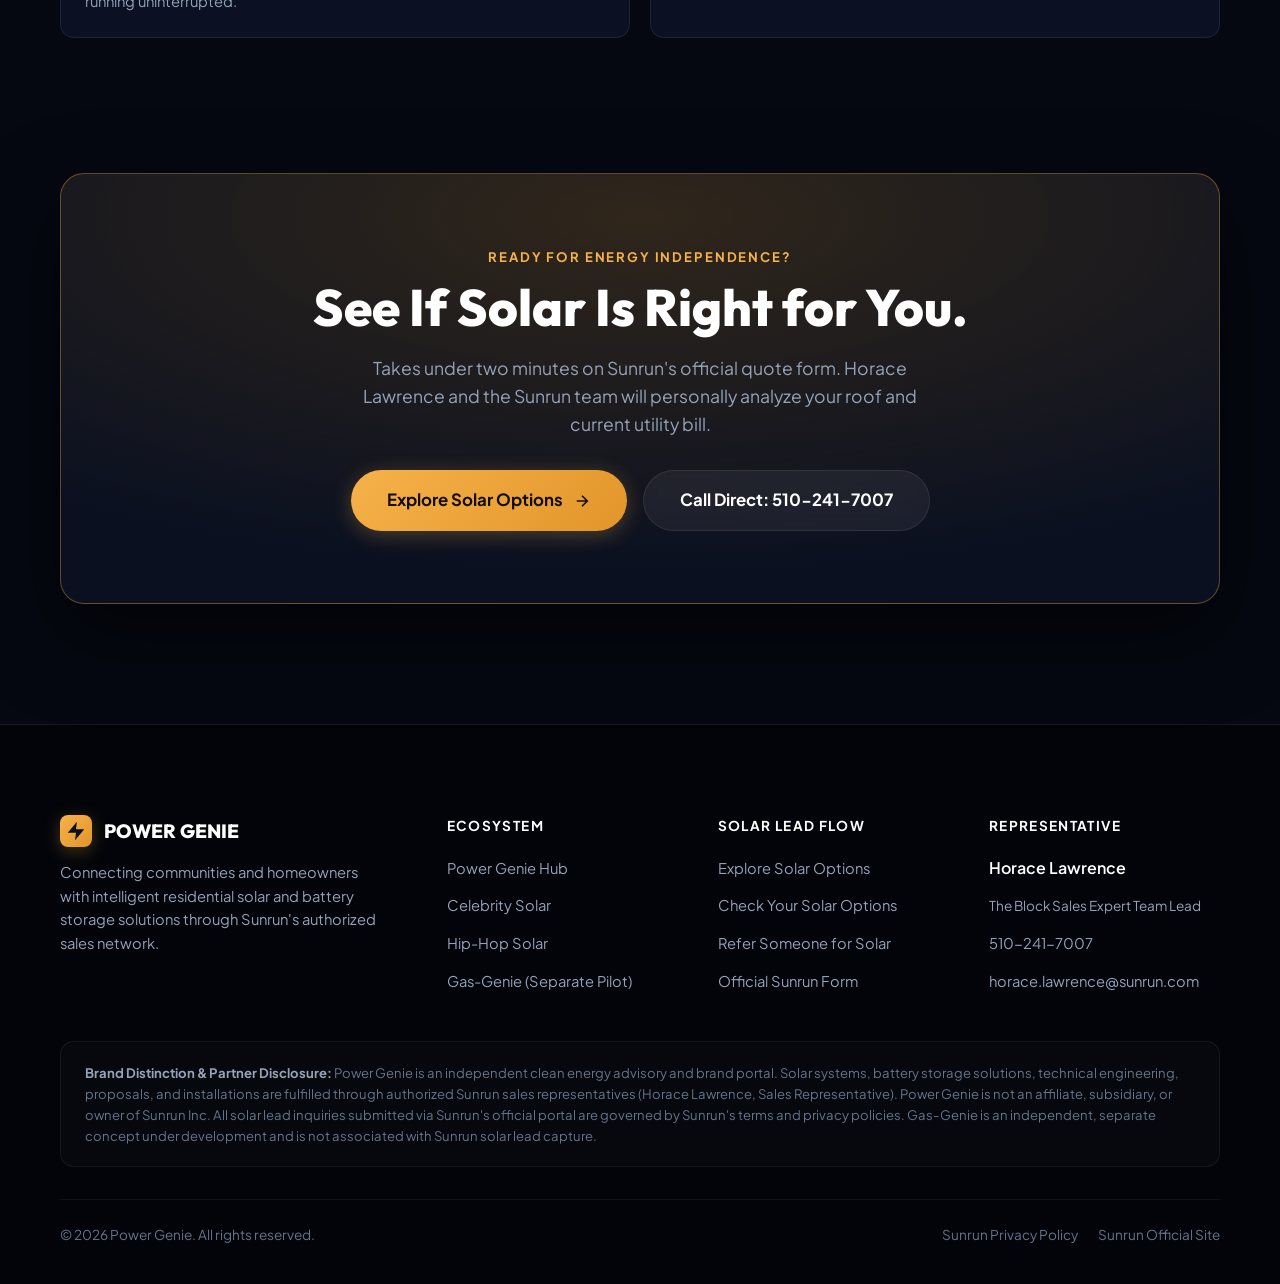
==== commit 9e7cee26: "Update logos to match official brand designs - Power Genie: Sun rising over blue waves (solar made s" ====
--- a/index.html
+++ b/index.html
@@ -32,8 +32,12 @@
       <div class="container header-inner">
         <div class="brand-group">
           <a href="index.html" class="brand-logo" aria-label="Power Genie Home">
-            <span class="brand-icon" aria-hidden="true" style="background: linear-gradient(135deg, #f6b24a, #e2952a);">
-              <svg viewBox="0 0 24 24" fill="none" stroke="#050811" stroke-width="2.5" stroke-linecap="round" stroke-linejoin="round"><path d="M13 2L3 14h9l-1 8 10-12h-9l1-8z"/></svg>
+            <span class="brand-icon" aria-hidden="true" style="background: linear-gradient(135deg, #f6b24a, #0ea5e9); padding: 6px;">
+              <svg viewBox="0 0 24 24" fill="none" stroke-linecap="round" stroke-linejoin="round">
+                <path d="M12 2c0 0-4 3-4 6s2 4 4 4 4-1 4-4-4-6-4-6z" fill="#f6b24a"/>
+                <path d="M3 14c0 0 4 2 9 2s9-2 9-2" stroke="#0ea5e9" stroke-width="2" fill="none"/>
+                <path d="M5 17c0 0 3 1.5 7 1.5s7-1.5 7-1.5" stroke="#0ea5e9" stroke-width="1.5" fill="none"/>
+              </svg>
             </span>
             <span>POWER GENIE</span>
           </a>
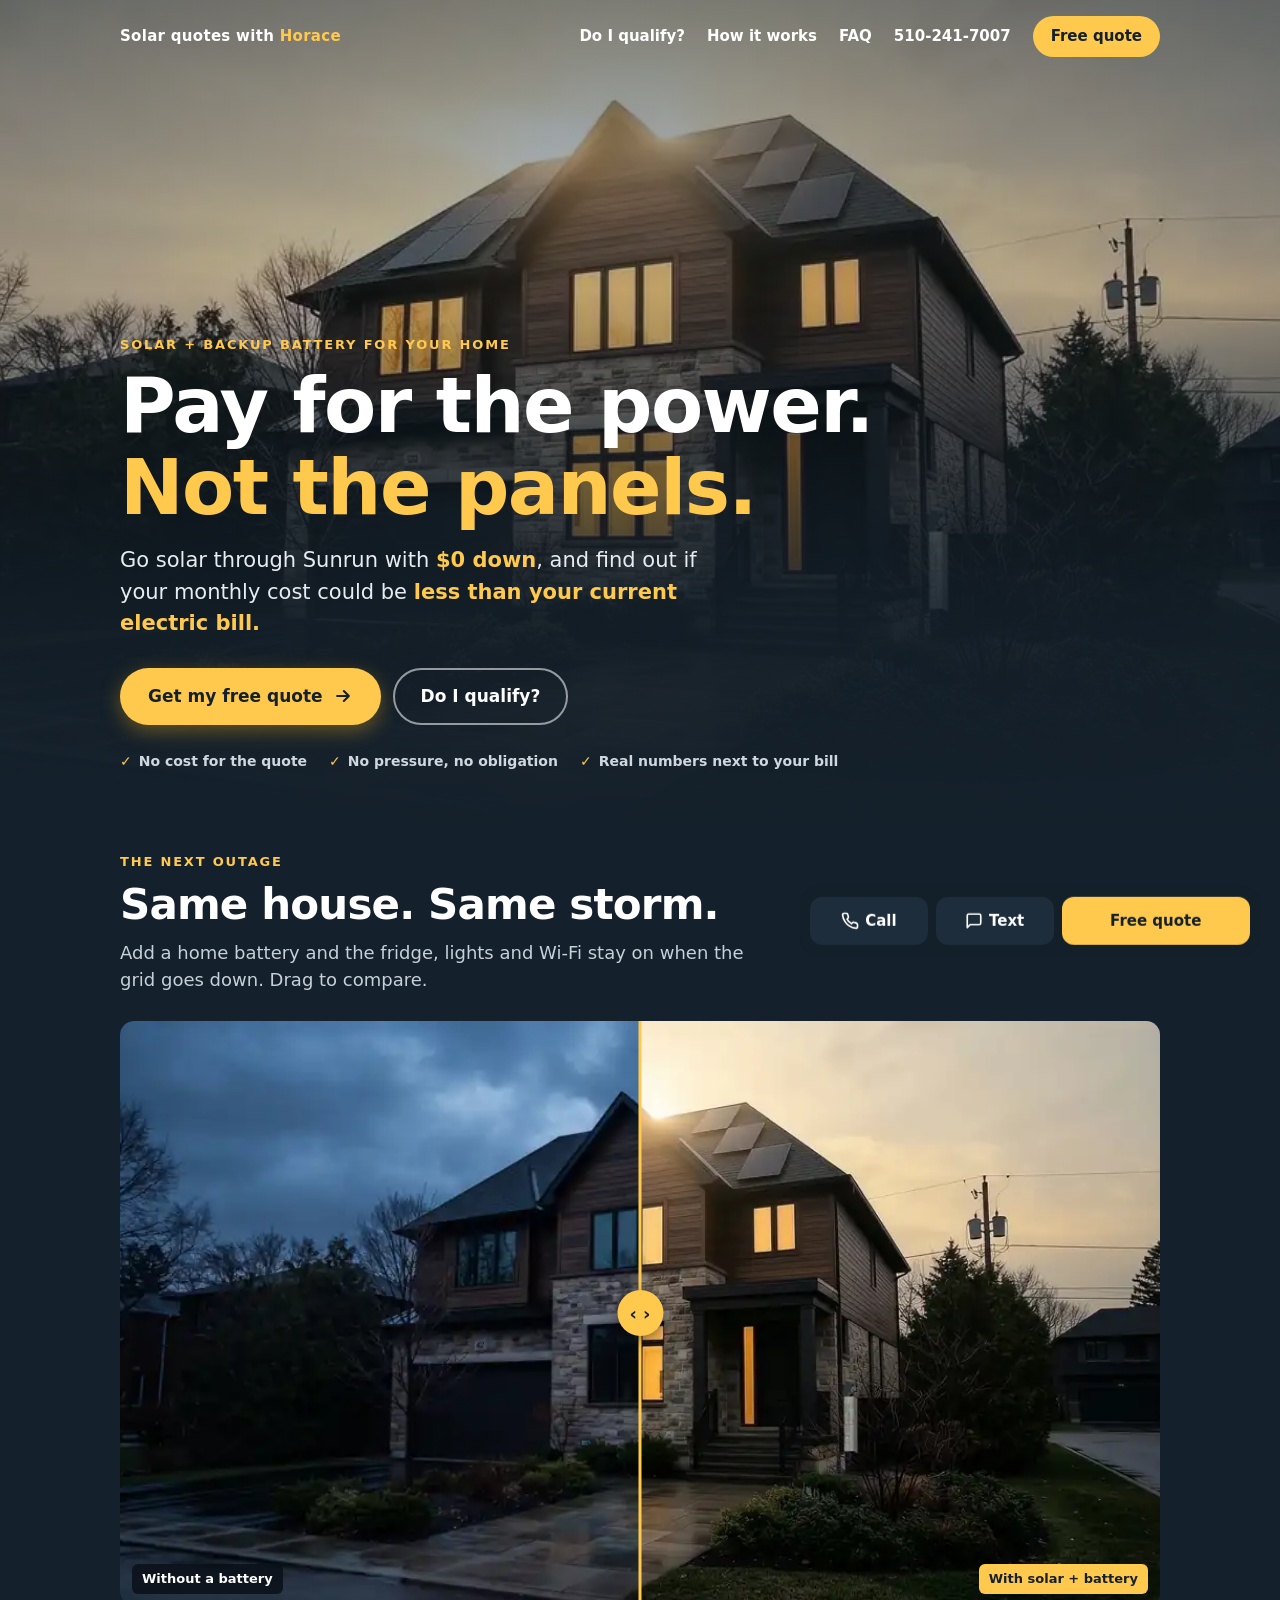
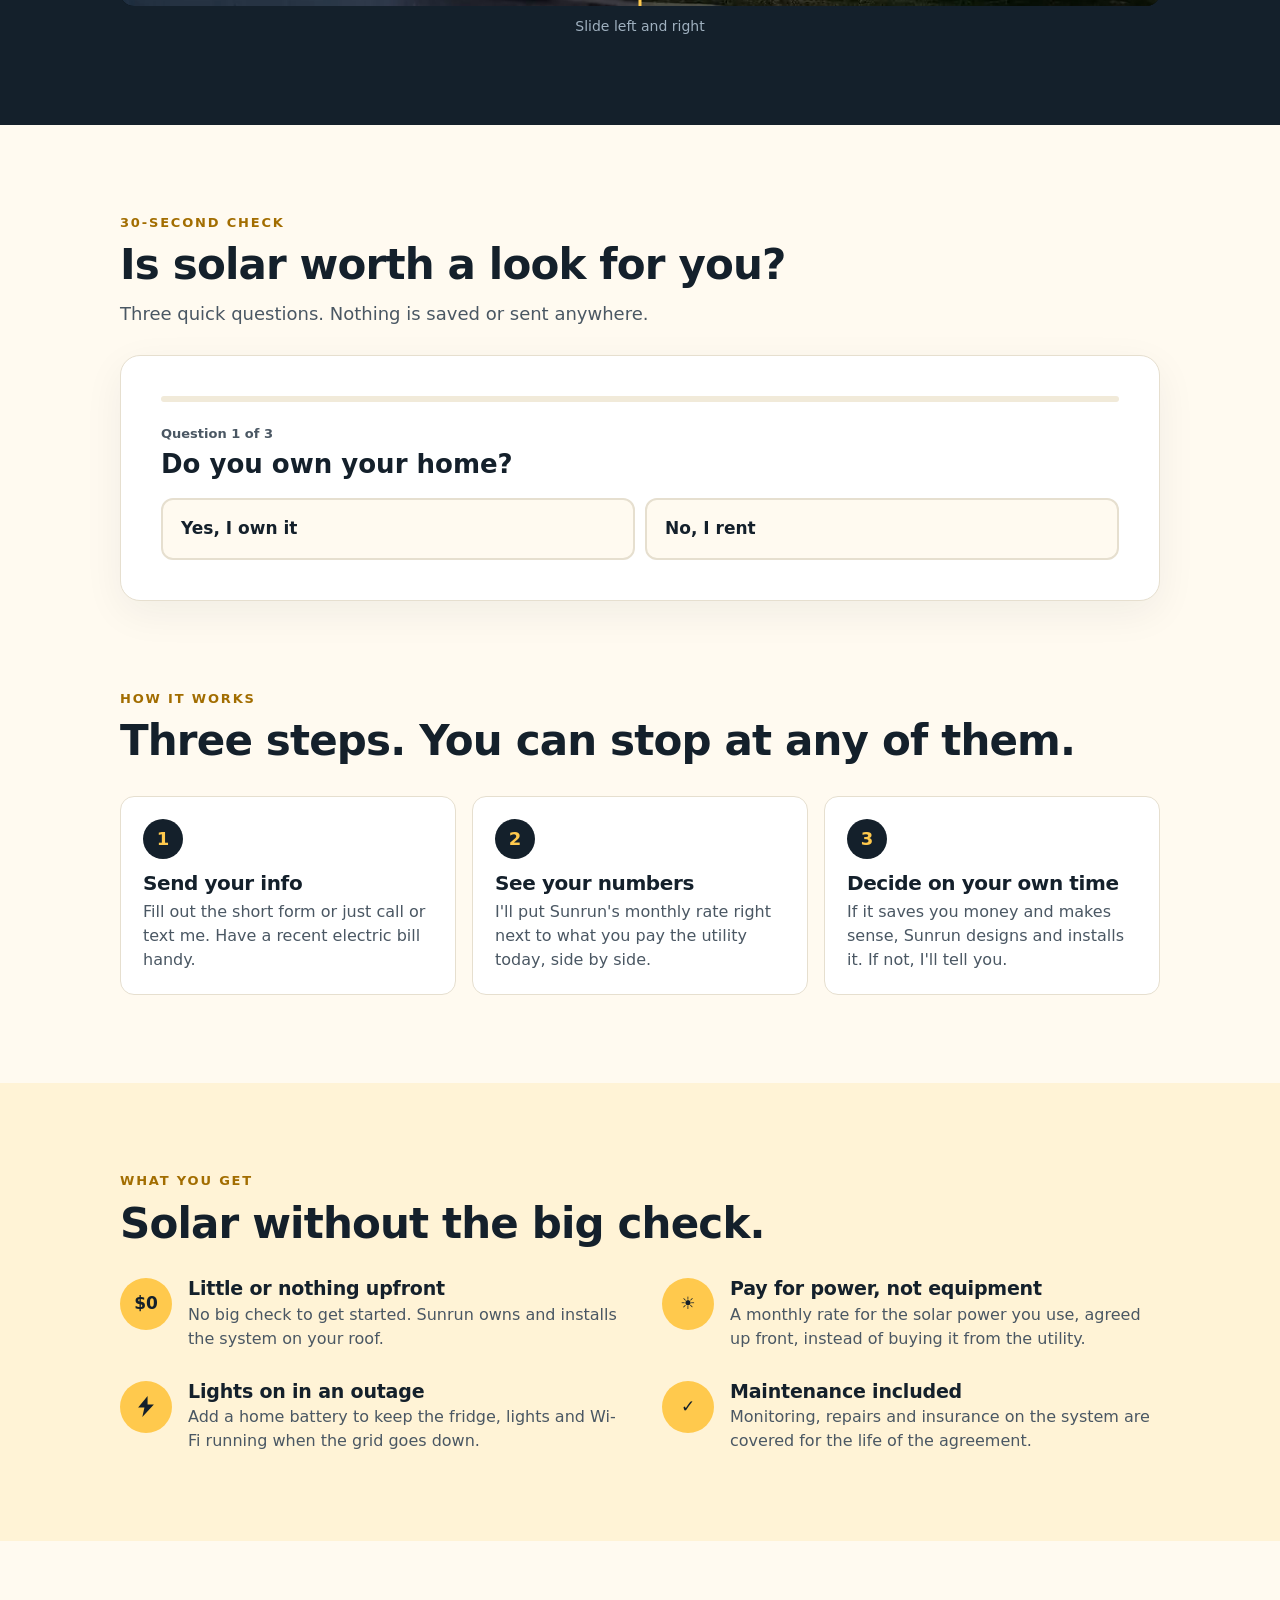
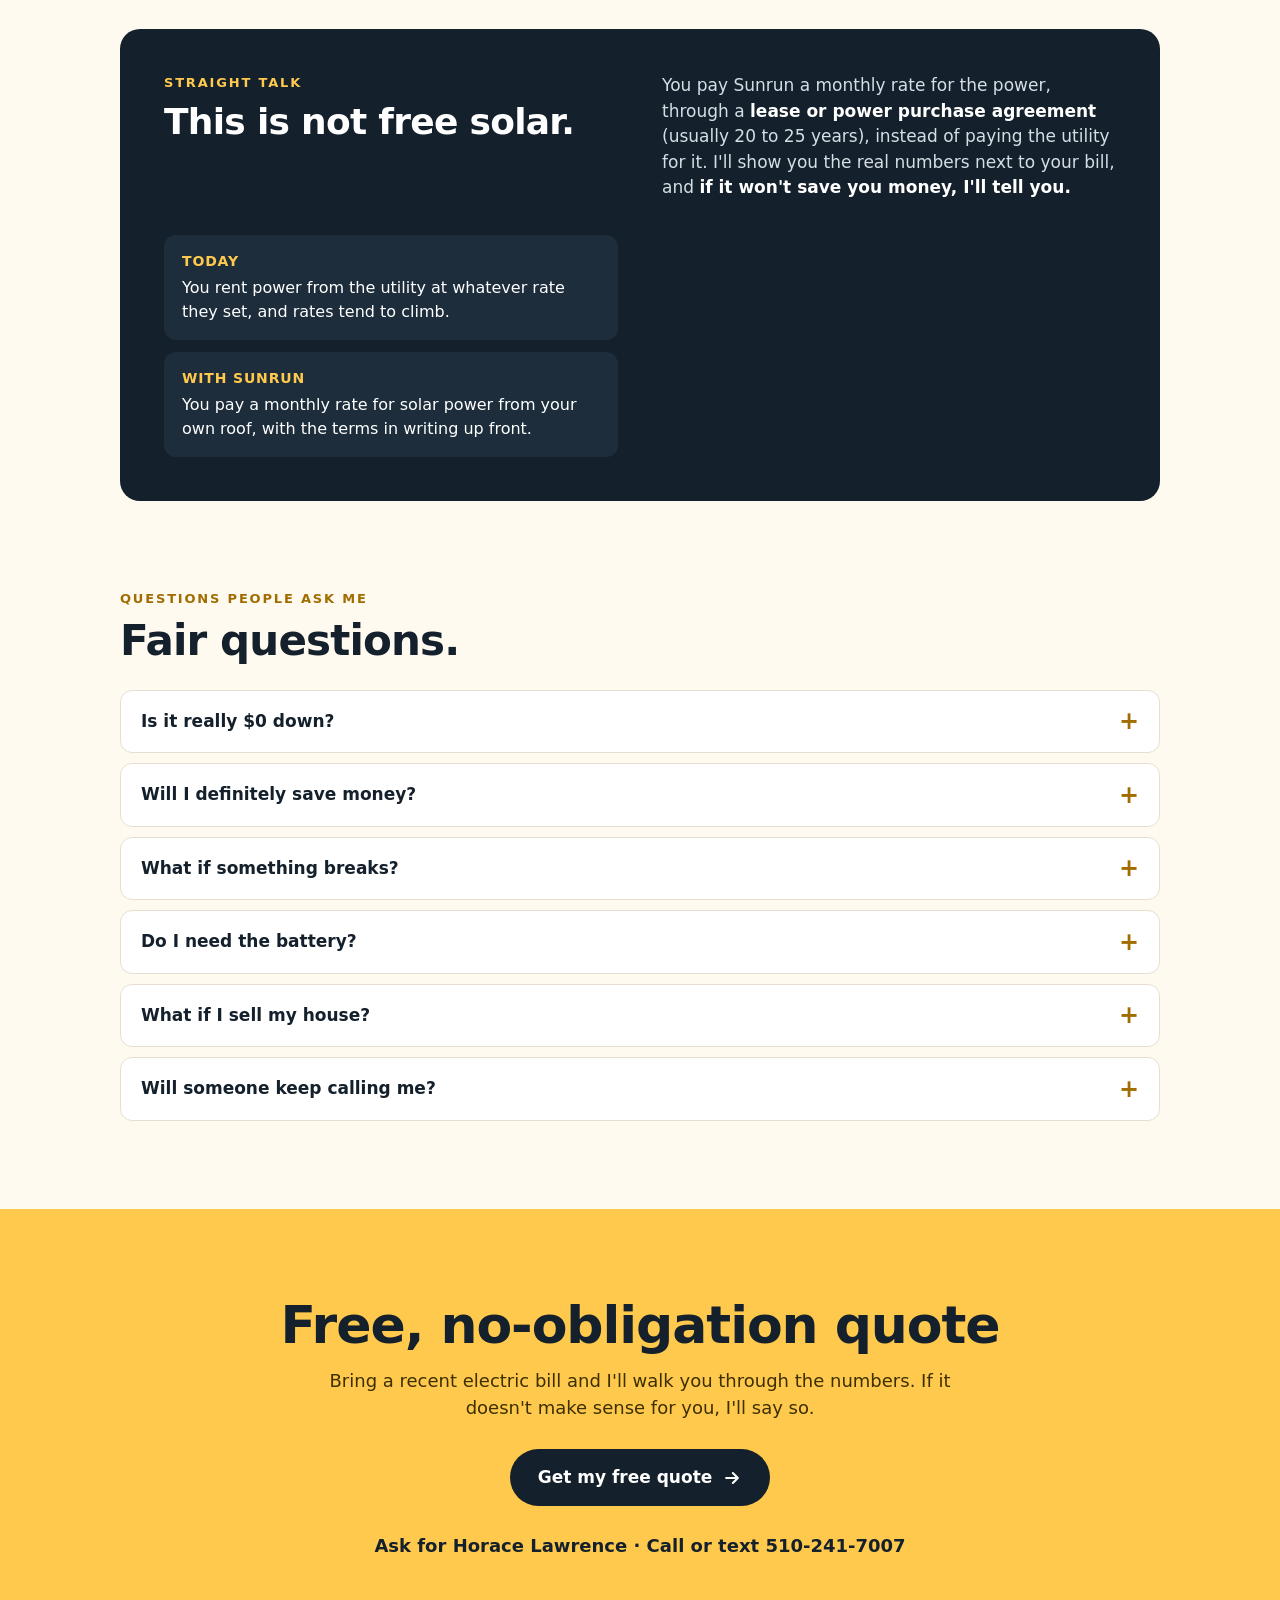
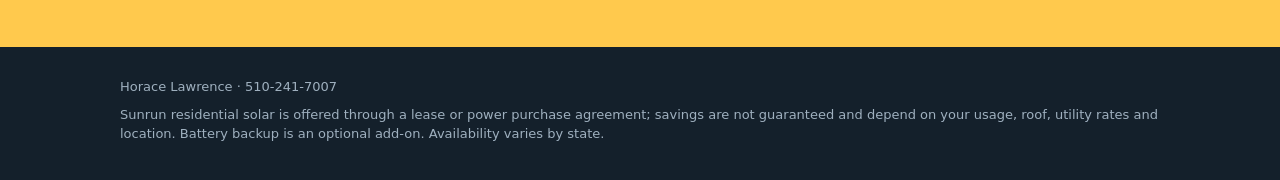
==== commit 2b0fb715: "Mobile layout: sticky header with menu, tighter hero title, floating quote bar Co-Authored-By: Claud" ====
--- a/index.html
+++ b/index.html
@@ -1,652 +1,438 @@
-<!DOCTYPE html>
+<!doctype html>
 <html lang="en">
 <head>
-  <meta charset="utf-8">
-  <meta name="viewport" content="width=device-width, initial-scale=1, viewport-fit=cover">
-  <title>Power Genie — Intelligent Solar & Battery Energy Ecosystem</title>
-  <meta name="description" content="Power Genie connects homeowners to reliable residential solar and battery storage through authorized Sunrun representative Horace Lawrence. Lock in your rate and protect against blackouts.">
-  <meta name="theme-color" content="#050811">
-
-  <!-- Favicon -->
-  <link rel="icon" href="data:image/svg+xml,<svg xmlns=%22http://www.w3.org/2000/svg%22 viewBox=%220 0 100 100%22><text y=%22.9em%22 font-size=%2290%22>⚡</text></svg>">
-
-  <!-- Fonts & Styles -->
-  <link rel="preconnect" href="https://fonts.googleapis.com">
-  <link rel="preconnect" href="https://fonts.gstatic.com" crossorigin>
-  <link rel="stylesheet" href="assets/powergenie.css">
-
-  <!-- Centralized Configuration & Interactive Logic -->
-  <script type="module" src="assets/config.js"></script>
-  <script type="module" src="assets/powergenie.js"></script>
-
-  <!-- Analytics: Replace with production tracker (Plausible, Fathom, GA4) when ready -->
-  <!-- <script defer data-domain="powergenie.com" src="https://plausible.io/js/script.js"></script> -->
+<meta charset="utf-8">
+<meta name="viewport" content="width=device-width, initial-scale=1, viewport-fit=cover">
+<title>Solar Quote with Horace</title>
+<meta name="description" content="Go solar with $0 down through Sunrun. Free, no-obligation quote from Horace Lawrence, 510-241-7007.">
+<meta name="theme-color" content="#14202b">
+<style>
+:root {
+  --navy: #14202b; --navy-2: #1d2d3b; --sun: #ffc94d; --sun-2: #ffb81c;
+  --cream: #fffaf0; --ink: #14202b; --muted: #4a5763; --line: #e6dfcf; --white: #fff;
+  --radius: 14px; --wrap: 1080px;
+  color-scheme: light;
+}
+* { box-sizing: border-box; margin: 0; padding: 0; }
+html { scroll-behavior: smooth; -webkit-text-size-adjust: 100%; }
+body { font-family: Inter, system-ui, -apple-system, "Segoe UI", Roboto, sans-serif; color: var(--ink); background: var(--cream); line-height: 1.5; padding-bottom: 76px; }
+img { max-width: 100%; display: block; }
+a { color: inherit; }
+.wrap { max-width: var(--wrap); margin: 0 auto; padding: 0 20px; }
+section { padding: 64px 0; }
+h1, h2, h3 { line-height: 1.08; letter-spacing: -.02em; font-weight: 900; }
+h2 { font-size: clamp(28px, 5vw, 42px); }
+.kicker { font-size: 13px; font-weight: 800; letter-spacing: .14em; text-transform: uppercase; color: #a26d00; margin-bottom: 10px; }
+.lead { font-size: 18px; color: var(--muted); max-width: 640px; margin-top: 12px; }
+
+.btn { display: inline-flex; align-items: center; justify-content: center; gap: 10px; min-height: 54px; padding: 14px 26px; border-radius: 999px; font-weight: 800; font-size: 17px; text-decoration: none; border: 2px solid transparent; transition: transform .15s, background .15s, box-shadow .15s; cursor: pointer; }
+.btn:active { transform: scale(.98); }
+.btn-sun { background: var(--sun); color: var(--navy); box-shadow: 0 6px 20px rgba(255, 185, 28, .35); }
+.btn-sun:hover { background: var(--sun-2); }
+.btn-ghost { border-color: rgba(255,255,255,.55); color: #fff; }
+.btn-ghost:hover { background: rgba(255,255,255,.1); }
+.btn-dark { background: var(--navy); color: #fff; }
+.btn-dark:hover { background: var(--navy-2); }
+.btn svg { width: 20px; height: 20px; flex: none; }
+:focus-visible { outline: 3px solid var(--sun-2); outline-offset: 3px; }
+
+/* Top bar */
+.topbar { position: absolute; inset: 0 0 auto; z-index: 3; padding: 16px 0; }
+.topbar .wrap { display: flex; justify-content: space-between; align-items: center; gap: 12px; }
+.brand { color: #fff; font-weight: 800; font-size: 15px; letter-spacing: .02em; }
+.brand span { color: var(--sun); }
+.topbar a.call { color: #fff; font-weight: 800; text-decoration: none; font-size: 15px; white-space: nowrap; }
+
+/* Hero */
+.hero { position: relative; min-height: 92vh; min-height: 92svh; display: flex; align-items: flex-end; color: #fff; padding: 110px 0 56px; background: var(--navy) url(lit.webp) center 40% / cover no-repeat; }
+.hero::before { content: ""; position: absolute; inset: 0; background: linear-gradient(180deg, rgba(20,32,43,.55) 0%, rgba(20,32,43,.25) 35%, rgba(20,32,43,.88) 75%, var(--navy) 100%); }
+.hero .wrap { position: relative; width: 100%; }
+.hero .kicker { color: var(--sun); }
+.hero h1 { font-size: clamp(40px, 8vw, 76px); max-width: 820px; }
+.hero h1 span { color: var(--sun); display: block; }
+.hero .sub { font-size: clamp(17px, 2.4vw, 21px); color: #e7ecf1; max-width: 600px; margin-top: 16px; }
+.hero .sub b { color: var(--sun); }
+.hero .ctas { display: flex; flex-wrap: wrap; gap: 12px; margin-top: 28px; }
+.trust { display: flex; flex-wrap: wrap; gap: 8px 22px; margin-top: 26px; font-size: 14px; font-weight: 600; color: #cfd8e0; list-style: none; }
+.trust li::before { content: "✓"; color: var(--sun); font-weight: 900; margin-right: 7px; }
+
+/* Before / after */
+.compare-sec { background: var(--navy); color: #fff; padding-top: 24px; }
+.compare-sec .lead { color: #c5d0da; }
+.compare { position: relative; margin-top: 28px; border-radius: var(--radius); overflow: hidden; aspect-ratio: 16 / 9; background: #000; user-select: none; -webkit-user-select: none; touch-action: pan-y; }
+.compare img { position: absolute; inset: 0; width: 100%; height: 100%; object-fit: cover; pointer-events: none; }
+.compare .after { clip-path: inset(0 0 0 var(--pos, 50%)); }
+.compare .handle { position: absolute; top: 0; bottom: 0; left: var(--pos, 50%); width: 3px; background: var(--sun); transform: translateX(-50%); pointer-events: none; }
+.compare .handle::after { content: "‹ ›"; position: absolute; top: 50%; left: 50%; transform: translate(-50%, -50%); width: 46px; height: 46px; border-radius: 50%; background: var(--sun); color: var(--navy); font-weight: 900; font-size: 18px; display: grid; place-items: center; box-shadow: 0 4px 14px rgba(0,0,0,.4); }
+.compare .tag { position: absolute; bottom: 12px; font-size: 13px; font-weight: 800; padding: 5px 10px; border-radius: 6px; pointer-events: none; }
+.compare .tag.l { left: 12px; background: rgba(10,16,24,.85); color: #fff; }
+.compare .tag.r { right: 12px; background: var(--sun); color: var(--navy); }
+.compare input { position: absolute; inset: 0; width: 100%; height: 100%; opacity: 0; cursor: ew-resize; margin: 0; }
+.hint { font-size: 14px; color: #9fb0bf; margin-top: 10px; text-align: center; }
+
+/* Quick check */
+.check { background: var(--white); border: 1px solid var(--line); border-radius: 20px; padding: 28px; margin-top: 28px; box-shadow: 0 12px 40px rgba(20,32,43,.06); }
+.progress { height: 6px; border-radius: 3px; background: #f1ead9; overflow: hidden; margin-bottom: 22px; }
+.progress div { height: 100%; width: 0; background: var(--sun-2); transition: width .3s; }
+.step { display: none; }
+.step.on { display: block; animation: in .3s ease; }
+@keyframes in { from { opacity: 0; transform: translateY(8px); } to { opacity: 1; transform: none; } }
+.step .q { font-size: clamp(21px, 3.5vw, 26px); font-weight: 800; line-height: 1.2; }
+.step .qn { font-size: 13px; font-weight: 700; color: var(--muted); margin-bottom: 6px; }
+.opts { display: grid; gap: 10px; margin-top: 18px; }
+.opt { text-align: left; font: inherit; font-size: 17px; font-weight: 700; padding: 16px 18px; border-radius: 12px; border: 2px solid var(--line); background: var(--cream); color: var(--ink); cursor: pointer; transition: border-color .15s, background .15s; min-height: 56px; }
+.opt:hover { border-color: var(--sun-2); background: #fff6dd; }
+.result h3 { font-size: clamp(24px, 4vw, 30px); }
+.result p { color: var(--muted); margin-top: 10px; font-size: 17px; }
+.result .ctas { display: flex; flex-wrap: wrap; gap: 10px; margin-top: 20px; }
+.restart { background: none; border: 0; font: inherit; color: var(--muted); text-decoration: underline; cursor: pointer; margin-top: 16px; font-size: 14px; }
+
+/* Steps */
+.steps { list-style: none; display: grid; gap: 16px; margin-top: 32px; counter-reset: s; }
+.steps li { background: var(--white); border: 1px solid var(--line); border-radius: var(--radius); padding: 22px; position: relative; counter-increment: s; }
+.steps li::before { content: counter(s); display: grid; place-items: center; width: 40px; height: 40px; border-radius: 50%; background: var(--navy); color: var(--sun); font-weight: 900; font-size: 18px; margin-bottom: 14px; }
+.steps h3 { font-size: 20px; }
+.steps p { color: var(--muted); margin-top: 6px; }
+
+/* Perks */
+.perks-sec { background: #fff3d6; }
+.perks { list-style: none; display: grid; gap: 22px; margin-top: 32px; }
+.perks li { display: grid; grid-template-columns: 52px 1fr; gap: 16px; align-items: start; }
+.ico { width: 52px; height: 52px; border-radius: 50%; background: var(--sun); display: grid; place-items: center; font-weight: 900; font-size: 17px; color: var(--navy); }
+.perks h3 { font-size: 19px; letter-spacing: -.01em; }
+.perks p { color: var(--muted); margin-top: 4px; }
+
+/* Straight talk */
+.straight { display: grid; gap: 18px; background: var(--navy); color: #fff; border-radius: 20px; padding: 32px 28px; }
+.straight .kicker { color: var(--sun); margin: 0; }
+.straight h2 { font-size: clamp(26px, 4.4vw, 36px); }
+.straight p { color: #d6dee5; font-size: 17px; }
+.straight b { color: #fff; }
+.vs { display: grid; gap: 12px; margin-top: 6px; }
+.vs div { background: var(--navy-2); border-radius: 12px; padding: 16px 18px; }
+.vs strong { display: block; color: var(--sun); font-size: 14px; letter-spacing: .06em; text-transform: uppercase; margin-bottom: 4px; }
+
+/* FAQ */
+.faq { margin-top: 26px; display: grid; gap: 10px; }
+.faq details { background: var(--white); border: 1px solid var(--line); border-radius: 12px; padding: 0 20px; }
+.faq summary { cursor: pointer; list-style: none; font-weight: 800; font-size: 17px; padding: 18px 28px 18px 0; position: relative; }
+.faq summary::-webkit-details-marker { display: none; }
+.faq summary::after { content: "+"; position: absolute; right: 0; top: 50%; transform: translateY(-50%); font-size: 24px; font-weight: 600; color: #a26d00; }
+.faq details[open] summary::after { content: "–"; }
+.faq details p { color: var(--muted); padding-bottom: 18px; }
+
+/* Final CTA */
+.final { background: var(--sun); text-align: center; }
+.final h2 { font-size: clamp(32px, 6vw, 52px); }
+.final .lead { color: #3d2f00; margin: 14px auto 0; }
+.final .ctas { display: flex; flex-wrap: wrap; justify-content: center; gap: 12px; margin-top: 28px; }
+.final .who { margin-top: 26px; font-weight: 800; font-size: 18px; }
+.final .who a { text-decoration: none; }
+
+footer { background: var(--navy); color: #9fb0bf; font-size: 13px; padding: 30px 0 36px; }
+footer p + p { margin-top: 8px; }
+
+/* Sticky action bar */
+.bar { position: fixed; left: 0; right: 0; bottom: 0; z-index: 10; background: rgba(20,32,43,.97); backdrop-filter: blur(8px); padding: 10px 12px calc(10px + env(safe-area-inset-bottom)); display: grid; grid-template-columns: 1fr 1fr 1.6fr; gap: 8px; transform: translateY(110%); transition: transform .3s; }
+.bar.show { transform: none; }
+.bar a { display: flex; align-items: center; justify-content: center; gap: 6px; min-height: 48px; border-radius: 12px; font-weight: 800; font-size: 15px; text-decoration: none; color: #fff; background: var(--navy-2); }
+.bar a.go { background: var(--sun); color: var(--navy); }
+.bar svg { width: 18px; height: 18px; }
+
+@media (min-width: 760px) {
+  section { padding: 88px 0; }
+  .steps { grid-template-columns: repeat(3, 1fr); }
+  .perks { grid-template-columns: 1fr 1fr; gap: 30px 44px; }
+  .straight { grid-template-columns: 1fr 1fr; padding: 44px; gap: 28px 44px; align-items: start; }
+  .check { padding: 40px; }
+  .opts { grid-template-columns: 1fr 1fr; }
+  .bar { left: auto; right: 20px; bottom: 20px; width: 460px; border-radius: 18px; padding: 10px; }
+  body { padding-bottom: 0; }
+}
+/* Header nav + menu */
+.desktop-nav { display: flex; align-items: center; gap: 22px; }
+.desktop-nav a { color: #fff; font-weight: 700; font-size: 15px; text-decoration: none; }
+.desktop-nav a:hover { color: var(--sun); }
+.desktop-nav .desktop-quote-cta { background: var(--sun); color: var(--navy); padding: 9px 18px; border-radius: 999px; font-weight: 800; }
+.desktop-nav .desktop-quote-cta:hover { background: var(--sun-2); color: var(--navy); }
+.mobile-menu-button { display: none; align-items: center; justify-content: center; min-width: 44px; min-height: 44px; border: 0; border-radius: 10px; background: rgba(255,255,255,.1); color: #fff; cursor: pointer; }
+.mobile-menu-button svg { width: 24px; height: 24px; }
+.mobile-menu { background: var(--navy); border-top: 1px solid rgba(255,255,255,.1); padding: 6px 16px 12px; }
+.mobile-menu a { display: block; padding: 14px 4px; color: #fff; font-weight: 700; font-size: 17px; text-decoration: none; border-bottom: 1px solid rgba(255,255,255,.08); }
+.mobile-menu a:last-child { border-bottom: 0; }
+@media (min-width: 641px) { .mobile-menu { display: none; } }
+@media (max-width: 760px) and (min-width: 641px) { .desktop-nav a:not(.call):not(.desktop-quote-cta) { display: none; } }
+
+@media (max-width: 640px) {
+  .site-header { position: sticky; top: 0; z-index: 50; min-height: 64px; padding: 10px 0; background: rgba(20, 32, 43, 0.96); backdrop-filter: blur(8px); }
+  .site-header .wrap { padding: 0 16px; min-height: 44px; }
+  .desktop-nav { display: none; }
+  .brand { min-width: 0; max-width: 65%; }
+  .mobile-menu-button { display: inline-flex; }
+  .hero { min-height: 0; padding: 24px 0 112px; } /* room for bottom CTA */
+  .hero .wrap { padding: 0 20px; }
+  .hero-title { margin: 0; font-size: clamp(2.25rem, 10vw, 3.5rem); line-height: .98; overflow-wrap: anywhere; }
+  .quote-cta-mobile { position: fixed; z-index: 60; left: 16px; right: 16px; bottom: max(12px, env(safe-area-inset-bottom)); min-height: 52px; padding: 8px; border-radius: 16px; transform: none; box-shadow: 0 10px 30px rgba(0,0,0,.35); }
+  body { padding-bottom: 96px; }
+  html { scroll-padding-top: 72px; }
+}
+@media (prefers-reduced-motion: reduce) { * { animation: none !important; transition: none !important; scroll-behavior: auto !important; } }
+</style>
 </head>
 <body>
-  <!-- Atmosphere Background Glow -->
-  <div class="page-bg-glow" aria-hidden="true"></div>
-
-  <div class="content-layer">
-    <!-- SITE HEADER -->
-    <header class="site-header">
-      <div class="container header-inner">
-        <div class="brand-group">
-          <a href="index.html" class="brand-logo" aria-label="Power Genie Home">
-            <span class="brand-icon" aria-hidden="true" style="background: linear-gradient(135deg, #f6b24a, #0ea5e9); padding: 6px;">
-              <svg viewBox="0 0 24 24" fill="none" stroke-linecap="round" stroke-linejoin="round">
-                <path d="M12 2c0 0-4 3-4 6s2 4 4 4 4-1 4-4-4-6-4-6z" fill="#f6b24a"/>
-                <path d="M3 14c0 0 4 2 9 2s9-2 9-2" stroke="#0ea5e9" stroke-width="2" fill="none"/>
-                <path d="M5 17c0 0 3 1.5 7 1.5s7-1.5 7-1.5" stroke="#0ea5e9" stroke-width="1.5" fill="none"/>
-              </svg>
-            </span>
-            <span>POWER GENIE</span>
-          </a>
-          <span class="ecosystem-badge">Ecosystem Hub</span>
-        </div>
-
-        <nav class="nav-links" aria-label="Main Navigation">
-          <a href="index.html" class="nav-link active">Power Genie</a>
-          <a href="celebrity-solar.html" class="nav-link">Celebrity Solar</a>
-          <a href="hip-hop-solar.html" class="nav-link">Hip-Hop Solar</a>
-          <a href="gas-genie.html" class="nav-link">Gas-Genie</a>
-        </nav>
-
-        <div class="header-cta-group">
-          <a href="#advisor" class="btn btn-secondary btn-sm">Contact Rep</a>
-          <!-- Centralized Solar CTA pointing to confirmed Sunrun destination -->
-          <a href="https://sunrun.my.salesforce-sites.com/purl/?srep=/powergenie" class="btn btn-primary btn-sm solar-cta" data-solar-cta target="_blank" rel="noopener noreferrer">
-            Get Started
-          </a>
-          <button class="mobile-nav-toggle" aria-label="Toggle navigation menu" type="button">
-            <svg width="22" height="22" viewBox="0 0 24 24" fill="none" stroke="currentColor" stroke-width="2.2"><path d="M4 6h16M4 12h16M4 18h16"/></svg>
-          </button>
-        </div>
-      </div>
-    </header>
-
-    <!-- MOBILE DRAWER -->
-    <div id="mobileDrawer" class="mobile-drawer" aria-hidden="true">
-      <div class="mobile-drawer-header" style="display:flex; justify-content:space-between; align-items:center; padding:20px; border-bottom:1px solid var(--border-subtle); background:var(--bg-deep);">
-        <span style="font-weight:700; color:#fff;">POWER GENIE MENU</span>
-        <button id="closeMobileDrawer" aria-label="Close menu" style="color:#fff; width:36px; height:36px; background:rgba(255,255,255,0.08); border:1px solid var(--border-subtle); border-radius:50%; display:flex; align-items:center; justify-content:center; cursor:pointer;">
-          <svg width="16" height="16" viewBox="0 0 24 24" fill="none" stroke="currentColor" stroke-width="2.5"><path d="M18 6L6 18M6 6l12 12"/></svg>
-        </button>
-      </div>
-      <div style="padding:24px; display:flex; flex-direction:column; gap:12px;">
-        <a href="index.html" class="mobile-nav-item" style="color:var(--solar-gold); font-weight:700;">Power Genie</a>
-        <a href="celebrity-solar.html" class="mobile-nav-item" style="color:#dfba73;">Celebrity Solar</a>
-        <a href="hip-hop-solar.html" class="mobile-nav-item" style="color:#ffb703;">Hip-Hop Solar</a>
-        <a href="gas-genie.html" class="mobile-nav-item" style="color:#38bdf8;">Gas-Genie</a>
-        <div style="margin-top:24px; padding-top:20px; border-top:1px solid var(--border-subtle); display:flex; flex-direction:column; gap:12px;">
-          <a href="https://sunrun.my.salesforce-sites.com/purl/?srep=/powergenie" class="btn btn-primary solar-cta" data-solar-cta target="_blank" rel="noopener noreferrer">Get Free Quote</a>
-          <a href="tel:5102417007" class="btn btn-secondary">Call 510-241-7007</a>
-        </div>
-      </div>
-    </div>
-
-    <!-- DASHBOARD QUICK ACCESS -->
-    <section class="dashboard-nav" style="padding: 20px 0 0; border-bottom: 1px solid var(--border-subtle);">
-      <div class="container">
-        <div style="display: flex; align-items: center; gap: 12px; margin-bottom: 16px;">
-          <svg width="20" height="20" viewBox="0 0 24 24" fill="none" stroke="var(--solar-gold)" stroke-width="2"><rect x="3" y="3" width="7" height="7"/><rect x="14" y="3" width="7" height="7"/><rect x="14" y="14" width="7" height="7"/><rect x="3" y="14" width="7" height="7"/></svg>
-          <span style="font-size: 0.85rem; font-weight: 700; color: var(--solar-gold); text-transform: uppercase; letter-spacing: 0.08em;">Dashboard Quick Access</span>
-        </div>
-        <div style="display: grid; grid-template-columns: repeat(auto-fit, minmax(140px, 1fr)); gap: 12px; padding-bottom: 20px;">
-          <a href="#hero" class="dash-card" style="display: flex; flex-direction: column; align-items: center; gap: 8px; padding: 16px 12px; background: rgba(246,178,74,0.06); border: 1px solid rgba(246,178,74,0.2); border-radius: 12px; text-decoration: none; transition: all 0.2s;">
-            <svg width="24" height="24" viewBox="0 0 24 24" fill="none" stroke="var(--solar-gold)" stroke-width="2"><path d="M3 9l9-7 9 7v11a2 2 0 0 1-2 2H5a2 2 0 0 1-2-2z"/></svg>
-            <span style="font-size: 0.8rem; font-weight: 600; color: #fff;">Home</span>
-          </a>
-          <a href="#reveal-demo" class="dash-card" style="display: flex; flex-direction: column; align-items: center; gap: 8px; padding: 16px 12px; background: rgba(246,178,74,0.06); border: 1px solid rgba(246,178,74,0.2); border-radius: 12px; text-decoration: none; transition: all 0.2s;">
-            <svg width="24" height="24" viewBox="0 0 24 24" fill="none" stroke="var(--solar-gold)" stroke-width="2"><circle cx="12" cy="12" r="5"/><path d="M12 1v2M12 21v2M4.2 4.2l1.4 1.4M18.4 18.4l1.4 1.4M1 12h2M21 12h2"/></svg>
-            <span style="font-size: 0.8rem; font-weight: 600; color: #fff;">Why Solar</span>
-          </a>
-          <a href="#savings-estimator" class="dash-card" style="display: flex; flex-direction: column; align-items: center; gap: 8px; padding: 16px 12px; background: rgba(246,178,74,0.06); border: 1px solid rgba(246,178,74,0.2); border-radius: 12px; text-decoration: none; transition: all 0.2s;">
-            <svg width="24" height="24" viewBox="0 0 24 24" fill="none" stroke="var(--solar-gold)" stroke-width="2"><path d="M12 2v20M17 5H9.5a3.5 3.5 0 0 0 0 7h5a3.5 3.5 0 0 1 0 7H6"/></svg>
-            <span style="font-size: 0.8rem; font-weight: 600; color: #fff;">Savings</span>
-          </a>
-          <a href="#ecosystem" class="dash-card" style="display: flex; flex-direction: column; align-items: center; gap: 8px; padding: 16px 12px; background: rgba(246,178,74,0.06); border: 1px solid rgba(246,178,74,0.2); border-radius: 12px; text-decoration: none; transition: all 0.2s;">
-            <svg width="24" height="24" viewBox="0 0 24 24" fill="none" stroke="var(--solar-gold)" stroke-width="2"><path d="M12 2L2 7l10 5 10-5-10-5zM2 17l10 5 10-5M2 12l10 5 10-5"/></svg>
-            <span style="font-size: 0.8rem; font-weight: 600; color: #fff;">Ecosystem</span>
-          </a>
-          <a href="#advisor" class="dash-card" style="display: flex; flex-direction: column; align-items: center; gap: 8px; padding: 16px 12px; background: rgba(246,178,74,0.06); border: 1px solid rgba(246,178,74,0.2); border-radius: 12px; text-decoration: none; transition: all 0.2s;">
-            <svg width="24" height="24" viewBox="0 0 24 24" fill="none" stroke="var(--solar-gold)" stroke-width="2"><path d="M20 21v-2a4 4 0 0 0-4-4H8a4 4 0 0 0-4 4v2"/><circle cx="12" cy="7" r="4"/></svg>
-            <span style="font-size: 0.8rem; font-weight: 600; color: #fff;">Advisor</span>
-          </a>
-          <a href="#faq" class="dash-card" style="display: flex; flex-direction: column; align-items: center; gap: 8px; padding: 16px 12px; background: rgba(246,178,74,0.06); border: 1px solid rgba(246,178,74,0.2); border-radius: 12px; text-decoration: none; transition: all 0.2s;">
-            <svg width="24" height="24" viewBox="0 0 24 24" fill="none" stroke="var(--solar-gold)" stroke-width="2"><circle cx="12" cy="12" r="10"/><path d="M9.09 9a3 3 0 0 1 5.83 1c0 2-3 3-3 3"/><line x1="12" y1="17" x2="12.01" y2="17"/></svg>
-            <span style="font-size: 0.8rem; font-weight: 600; color: #fff;">FAQ</span>
-          </a>
-        </div>
-      </div>
-    </section>
-
-    <!-- MAIN HERO -->
-    <main>
-      <section class="hero-section" id="hero">
-        <div class="container hero-layout">
-          <div class="hero-copy">
-            <span class="hero-tag">
-              <span class="dot"></span>
-              Residential Clean Energy Intelligence
-            </span>
-            <h1 class="hero-title">
-              Power Your Home with <span class="gradient-text">Sunrun Solar & Battery Storage.</span>
-            </h1>
-            <p class="hero-subtitle">
-              Power Genie gives you a direct bridge to Sunrun's trusted residential energy systems. Lock in predictable electricity rates, produce your own clean power, and protect your family when the neighborhood grid fails.
-            </p>
-            <div class="hero-actions">
-              <!-- Confirmed Sunrun Solar Destination CTA -->
-              <a href="https://sunrun.my.salesforce-sites.com/purl/?srep=/powergenie" class="btn btn-primary btn-lg solar-cta" data-solar-cta target="_blank" rel="noopener noreferrer">
-                Explore Solar Options
-                <svg viewBox="0 0 24 24" width="18" height="18" fill="none" stroke="currentColor" stroke-width="2.2"><path d="M5 12h14M12 5l7 7-7 7"/></svg>
-              </a>
-              <a href="#savings-estimator" class="btn btn-secondary btn-lg">
-                Estimate Savings
-              </a>
-            </div>
-            <div class="hero-trust-row">
-              <div class="trust-item">
-                <svg viewBox="0 0 24 24" fill="none" stroke="currentColor" stroke-width="2"><path d="M12 22s8-4 8-10V5l-8-3-8 3v7c0 6 8 10 8 10z"/></svg>
-                <span>Rate Lock Protection</span>
-              </div>
-              <div class="trust-item">
-                <svg viewBox="0 0 24 24" fill="none" stroke="currentColor" stroke-width="2"><rect x="2" y="7" width="18" height="12" rx="2"/><path d="M22 11v4M7 13h2l-1 3 3-4H9l1-3"/></svg>
-                <span>Blackout Battery Resilience</span>
-              </div>
-              <div class="trust-item">
-                <svg viewBox="0 0 24 24" fill="none" stroke="currentColor" stroke-width="2"><circle cx="12" cy="12" r="10"/><path d="M12 6v6l4 2"/></svg>
-                <span>Bay Area Lead Horace Lawrence</span>
-              </div>
-            </div>
+
+<header class="topbar site-header">
+  <div class="wrap">
+    <div class="brand">Solar quotes with <span>Horace</span></div>
+    <nav class="desktop-nav" aria-label="Main">
+      <a href="#check">Do I qualify?</a>
+      <a href="#how">How it works</a>
+      <a href="#faq">FAQ</a>
+      <a class="call" href="tel:+15102417007">510-241-7007</a>
+      <a class="desktop-quote-cta" href="/quote" target="_blank" rel="noopener" data-cta="header">Free quote</a>
+    </nav>
+    <button class="mobile-menu-button" id="menu-btn" aria-label="Open menu" aria-expanded="false" aria-controls="mobile-menu">
+      <svg viewBox="0 0 24 24" fill="none" stroke="currentColor" stroke-width="2.4" stroke-linecap="round"><path d="M4 7h16M4 12h16M4 17h16"/></svg>
+    </button>
+  </div>
+  <nav class="mobile-menu" id="mobile-menu" aria-label="Menu" hidden>
+    <a href="#check">Do I qualify?</a>
+    <a href="#how">How it works</a>
+    <a href="#faq">FAQ</a>
+    <a href="tel:+15102417007">Call 510-241-7007</a>
+    <a href="sms:+15102417007">Text 510-241-7007</a>
+  </nav>
+</header>
+
+<main>
+  <section class="hero">
+    <div class="wrap">
+      <div class="kicker">Solar + backup battery for your home</div>
+      <h1 class="hero-title">Pay for the power. <span>Not the panels.</span></h1>
+      <p class="sub">Go solar through Sunrun with <b>$0 down</b>, and find out if your monthly cost could be <b>less than your current electric bill.</b></p>
+      <div class="ctas">
+        <a class="btn btn-sun" href="/quote" target="_blank" rel="noopener" data-cta="hero">Get my free quote
+          <svg viewBox="0 0 24 24" fill="none" stroke="currentColor" stroke-width="2.5" stroke-linecap="round" stroke-linejoin="round"><path d="M5 12h14M13 6l6 6-6 6"/></svg></a>
+        <a class="btn btn-ghost" href="#check">Do I qualify?</a>
+      </div>
+      <ul class="trust">
+        <li>No cost for the quote</li>
+        <li>No pressure, no obligation</li>
+        <li>Real numbers next to your bill</li>
+      </ul>
+    </div>
+  </section>
+
+  <section class="compare-sec">
+    <div class="wrap">
+      <div class="kicker" style="color:var(--sun)">The next outage</div>
+      <h2>Same house. Same storm.</h2>
+      <p class="lead">Add a home battery and the fridge, lights and Wi-Fi stay on when the grid goes down. Drag to compare.</p>
+      <div class="compare" id="compare">
+        <img src="dark.webp" alt="House dark during a power outage" width="1000" height="558">
+        <img class="after" src="lit.webp" alt="Same house lit up with solar panels and a home battery" width="1000" height="558">
+        <span class="tag l">Without a battery</span>
+        <span class="tag r">With solar + battery</span>
+        <div class="handle"></div>
+        <input type="range" min="0" max="100" value="50" aria-label="Compare without and with solar plus battery">
+      </div>
+      <p class="hint">Slide left and right</p>
+    </div>
+  </section>
+
+  <section id="check">
+    <div class="wrap">
+      <div class="kicker">30-second check</div>
+      <h2>Is solar worth a look for you?</h2>
+      <p class="lead">Three quick questions. Nothing is saved or sent anywhere.</p>
+
+      <div class="check" id="quiz">
+        <div class="progress"><div id="bar"></div></div>
+
+        <div class="step on" data-step="0">
+          <div class="qn">Question 1 of 3</div>
+          <div class="q">Do you own your home?</div>
+          <div class="opts">
+            <button class="opt" data-v="yes">Yes, I own it</button>
+            <button class="opt" data-v="no">No, I rent</button>
           </div>
-
-          <!-- HERO VISUAL SHOWCASE (PHOTO & INTERACTIVE SIMULATOR) -->
-          <div class="hero-visual-wrapper">
-            <div class="hero-view-nav" role="tablist" aria-label="Hero Showcase View Mode">
-              <button type="button" class="view-tab-btn active" id="tabPhoto" data-mode="photo" role="tab" aria-selected="true" aria-controls="photoCard">
-                <svg width="15" height="15" viewBox="0 0 24 24" fill="none" stroke="currentColor" stroke-width="2.2"><rect x="3" y="3" width="18" height="18" rx="2"/><circle cx="8.5" cy="8.5" r="1.5"/><polyline points="21 15 16 10 5 21"/></svg>
-                Solar Architecture
-              </button>
-              <button type="button" class="view-tab-btn" id="tabReveal" data-mode="reveal" role="tab" aria-selected="false" aria-controls="houseRevealCard">
-                <svg width="15" height="15" viewBox="0 0 24 24" fill="none" stroke="currentColor" stroke-width="2.2"><path d="M13 2L3 14h9l-1 8 10-12h-9l1-8z"/></svg>
-                Outage Simulator
-              </button>
-            </div>
-
-            <!-- 1. Architectural Solar Photo Card -->
-            <div class="hero-photo-card" id="photoCard" role="tabpanel" aria-labelledby="tabPhoto">
-              <img src="assets/powergenie-hero.jpg" alt="Modern American home with rooftop solar panels at golden hour with warm interior glow" class="hero-photo-img" loading="eager" fetchpriority="high" decoding="async" width="1280" height="720">
-              <div class="hero-photo-overlay">
-                <span class="photo-badge">
-                  <span class="pulse-dot"></span>
-                  Residential Solar & Battery
-                </span>
-                <span class="photo-caption">Golden Hour Generation · Bay Area</span>
-              </div>
-            </div>
-
-            <!-- 2. Interactive House Reveal Card -->
-            <div class="interactive-reveal-card" id="houseRevealCard" role="tabpanel" aria-labelledby="tabReveal" style="display:none;" aria-label="Interactive house blackout and solar reveal comparison">
-              <!-- Solar house (powered underneath) -->
-              <img src="assets/powered-reveal.jpg" alt="Home with rooftop solar panels and brightly lit windows" class="reveal-layer reveal-underneath" loading="lazy" decoding="async" width="1280" height="720">
-              <!-- Storm blackout house (front, masked by pointer) -->
-              <img src="assets/blackout-front.jpg" alt="Dark house during storm blackout" class="reveal-layer reveal-front" loading="lazy" decoding="async" width="1280" height="720">
-              
-              <div class="reveal-overlay-ui">
-                <div class="reveal-badges">
-                  <span class="status-indicator blackout">
-                    <span style="display:inline-block; width:8px; height:8px; border-radius:50%; background:#ef4444;"></span>
-                    Grid Outage
-                  </span>
-                  <span class="status-indicator lit">
-                    <span style="display:inline-block; width:8px; height:8px; border-radius:50%; background:var(--solar-gold); box-shadow:0 0 8px var(--solar-gold);"></span>
-                    Solar + Battery Active
-                  </span>
-                </div>
-                <div class="reveal-hint-pill">
-                  <svg viewBox="0 0 24 24" fill="none" stroke="currentColor" stroke-width="2"><circle cx="12" cy="12" r="4"/><path d="M12 2v2M12 20v2M4.9 4.9l1.4 1.4M17.7 17.7l1.4 1.4M2 12h2M20 12h2"/></svg>
-                  <span>Move cursor or drag to restore power</span>
-                </div>
-              </div>
-            </div>
+        </div>
+
+        <div class="step" data-step="1">
+          <div class="qn">Question 2 of 3</div>
+          <div class="q">About how much is your electric bill in a typical month?</div>
+          <div class="opts">
+            <button class="opt" data-v="low">Under $100</button>
+            <button class="opt" data-v="mid">$100 to $200</button>
+            <button class="opt" data-v="high">$200 to $300</button>
+            <button class="opt" data-v="high">Over $300</button>
           </div>
         </div>
-      </section>
-
-      <!-- 3 PILLARS OF SOLAR -->
-      <section class="section" id="reveal-demo">
-        <div class="container">
-          <div class="section-header">
-            <span class="section-eyebrow">Why Homeowners Choose Solar</span>
-            <h2 class="section-title">Take Back Control from the Electric Monopoly.</h2>
-            <p class="section-desc">Utility rates continue to climb year after year. Rooftop solar coupled with smart battery storage puts stability and security back in your hands.</p>
+
+        <div class="step" data-step="2">
+          <div class="qn">Question 3 of 3</div>
+          <div class="q">What matters most to you?</div>
+          <div class="opts">
+            <button class="opt" data-v="save">Lowering my monthly bill</button>
+            <button class="opt" data-v="backup">Power during outages</button>
+            <button class="opt" data-v="both">Both</button>
+            <button class="opt" data-v="curious">Just curious</button>
           </div>
-
-          <div class="pillars-grid">
-            <div class="pillar-card">
-              <div class="pillar-icon-box">
-                <svg viewBox="0 0 24 24" fill="none" stroke="currentColor" stroke-width="2"><rect x="4" y="11" width="16" height="10" rx="2"/><path d="M8 11V7a4 4 0 0 1 8 0v4"/></svg>
-              </div>
-              <h3>01 · Lock in Your Rate</h3>
-              <p>Step off the utility price hike rollercoaster. By switching to solar with Sunrun, you can secure predictable monthly power rates that help protect your household budget over decades.</p>
-            </div>
-
-            <div class="pillar-card">
-              <div class="pillar-icon-box">
-                <svg viewBox="0 0 24 24" fill="none" stroke="currentColor" stroke-width="2"><circle cx="12" cy="12" r="5"/><path d="M12 1v2M12 21v2M4.22 4.22l1.42 1.42M18.36 18.36l1.42 1.42M1 12h2M21 12h2M4.22 19.78l1.42-1.42M18.36 5.64l1.42-1.42"/></svg>
-              </div>
-              <h3>02 · Reliable Energy</h3>
-              <p>Clean electricity is harvested right on your roof and sent straight into your circuits. You generate your own electricity during the day and consume it without grid middleman fees.</p>
-            </div>
-
-            <div class="pillar-card">
-              <div class="pillar-icon-box">
-                <svg viewBox="0 0 24 24" fill="none" stroke="currentColor" stroke-width="2"><path d="M13 2L3 14h9l-1 8 10-12h-9l1-8z"/></svg>
-              </div>
-              <h3>03 · Blackout Protection</h3>
-              <p>When windstorms, heatwaves, or rolling blackouts knock out the neighborhood, your home battery kicks in instantaneously. Keep refrigerators running, devices charged, and lights illuminated.</p>
-            </div>
+        </div>
+
+        <div class="step result" data-step="3">
+          <h3 id="r-title"></h3>
+          <p id="r-body"></p>
+          <div class="ctas" id="r-ctas">
+            <a class="btn btn-sun" href="/quote" target="_blank" rel="noopener" data-cta="quiz">Get my free quote</a>
+            <a class="btn btn-dark" href="sms:+15102417007">Text Horace</a>
           </div>
-        </div>
-      </section>
-
-      <!-- SOLAR DAY SIMULATOR -->
-      <section class="section" style="padding-top:0;">
-        <div class="container">
-          <div class="sim-container">
-            <div style="display:flex; justify-content:space-between; align-items:flex-end; flex-wrap:wrap; gap:16px;">
-              <div>
-                <span class="section-eyebrow">Interactive Simulator</span>
-                <h3 style="font-family:var(--font-display); font-size:1.8rem; font-weight:800; color:#fff;">A Day in the Life of a Solar Home</h3>
-                <p style="color:var(--text-muted); font-size:0.95rem;">Drag the time slider to witness how rooftop solar generation and battery storage work in harmony.</p>
-              </div>
-              <div style="font-family:var(--font-display); font-size:1.4rem; font-weight:700; color:var(--solar-gold); background:rgba(246,178,74,0.1); border:1px solid rgba(246,178,74,0.25); padding:6px 18px; border-radius:999px;" id="simTimeVal">
-                1:00 PM
-              </div>
-            </div>
-
-            <div class="sim-slider-wrap">
-              <label for="simSunSlider" class="sr-only">Time of day slider for solar generation simulator</label>
-              <input type="range" class="sim-slider" id="simSunSlider" min="6" max="20" step="0.2" value="13" aria-label="Time of day in hours" aria-valuemin="6" aria-valuemax="20" aria-valuenow="13" aria-valuetext="1:00 PM - 6.8 kW Solar Peak">
-              <div style="display:flex; justify-content:space-between; font-size:0.75rem; color:var(--text-dim); margin-top:8px;">
-                <span>6:00 AM (Sunrise)</span>
-                <span>12:00 PM (Solar Peak)</span>
-                <span>8:00 PM (Sunset / Battery Active)</span>
-              </div>
-            </div>
-
-            <div class="sim-grid">
-              <div class="sim-metric-card">
-                <div class="sim-metric-label">
-                  <svg width="18" height="18" viewBox="0 0 24 24" fill="none" stroke="currentColor" stroke-width="2"><circle cx="12" cy="12" r="5"/><path d="M12 1v2M12 21v2M4.2 4.2l1.4 1.4M18.4 18.4l1.4 1.4M1 12h2M21 12h2"/></svg>
-                  Solar Production
-                </div>
-                <div class="sim-metric-value" id="simOutputVal" style="color:var(--solar-gold);">6.8 kW</div>
-                <div class="sim-metric-sub">Clean rooftop generation</div>
-              </div>
-
-              <div class="sim-metric-card">
-                <div class="sim-metric-label">
-                  <svg width="18" height="18" viewBox="0 0 24 24" fill="none" stroke="currentColor" stroke-width="2"><rect x="2" y="7" width="18" height="12" rx="2"/><path d="M22 11v4"/></svg>
-                  Home Battery Level
-                </div>
-                <div class="sim-metric-value" id="simBatteryVal" style="color:var(--electric-cyan);">100% (Full)</div>
-                <div class="sim-metric-sub">Reserve storage ready</div>
-              </div>
-
-              <div class="sim-metric-card">
-                <div class="sim-metric-label">
-                  <svg width="18" height="18" viewBox="0 0 24 24" fill="none" stroke="currentColor" stroke-width="2"><path d="M12 22s8-4 8-10V5l-8-3-8 3v7c0 6 8 10 8 10z"/></svg>
-                  Resilience Status
-                </div>
-                <div class="sim-metric-value" id="simGridStatus" style="font-size:1.5rem; line-height:1.2; color:var(--solar-gold);">100% Self-Sustained</div>
-                <div class="sim-metric-sub" id="simNote">Solar powers the entire home with excess charging battery storage.</div>
-              </div>
-            </div>
-
-            <div style="text-align:center; padding-top:12px;">
-              <a href="https://sunrun.my.salesforce-sites.com/purl/?srep=/powergenie" class="btn btn-primary solar-cta" data-solar-cta target="_blank" rel="noopener noreferrer">
-                See If Solar Is Right for You
-              </a>
-            </div>
-          </div>
-        </div>
-      </section>
-
-      <!-- SOLAR & BATTERY SAVINGS ESTIMATOR -->
-      <section class="section" id="savings-estimator" style="padding-top:20px;">
-        <div class="container">
-          <div class="savings-card">
-            <div style="text-align:center; max-width:760px; margin:0 auto;">
-              <span class="section-eyebrow">Financial & Energy Independence</span>
-              <h2 class="section-title" style="margin-bottom:12px;">Estimate Your Solar & Battery Savings</h2>
-              <p class="section-desc">
-                Electric utility monopolies increase electricity rates every year. Lock in a fixed solar rate and store your own energy to protect against rising bills and unpredictable blackouts.
-              </p>
-            </div>
-
-            <!-- Slider Box -->
-            <div class="calc-slider-container">
-              <div class="calc-slider-head">
-                <div>
-                  <span style="font-size:0.88rem; font-weight:600; color:var(--text-main); display:block;">Your Average Monthly Electric Bill</span>
-                  <span style="font-size:0.78rem; color:var(--text-dim);">Slide to match your current PG&E / electric utility invoice</span>
-                </div>
-                <div class="calc-bill-display" id="calcBillDisplay">$250/mo</div>
-              </div>
-
-              <label for="calcBillSlider" class="sr-only">Average monthly electric utility bill</label>
-              <input type="range" class="calc-slider" id="calcBillSlider" min="100" max="1200" step="25" value="250" aria-label="Monthly electric bill in dollars" aria-valuemin="100" aria-valuemax="1200" aria-valuenow="250" aria-valuetext="$250 per month">
-
-              <div class="calc-slider-ticks">
-                <span>$100/mo</span>
-                <span>$300/mo</span>
-                <span>$600/mo</span>
-                <span>$900/mo</span>
-                <span>$1,200+/mo</span>
-              </div>
-            </div>
-
-            <!-- Calculated Metrics -->
-            <div class="calc-results-grid">
-              <div class="calc-result-box">
-                <div class="calc-result-label">25-Year Utility Monopoly Cost</div>
-                <div class="calc-result-number" id="calcUtilityCost" style="color:#ef4444;">$141,600</div>
-                <div class="calc-result-sub">Projected at 4.8% compounding historical annual rate inflation without solar.</div>
-              </div>
-
-              <div class="calc-result-box">
-                <div class="calc-result-label">25-Year Solar Rate-Lock</div>
-                <div class="calc-result-number" id="calcSolarCost" style="color:var(--electric-cyan);">$87,792</div>
-                <div class="calc-result-sub">Predictable, locked-in clean generation from Sunrun panels on your roof.</div>
-              </div>
-
-              <div class="calc-result-box highlight">
-                <div class="calc-result-label" style="color:var(--solar-gold);">Estimated 25-Year Net Savings</div>
-                <div class="calc-result-number gold" id="calcSavings">$53,808</div>
-                <div class="calc-result-sub" style="color:#fde68a;">Cumulative money kept in your household instead of paid to the utility.</div>
-              </div>
-            </div>
-
-            <!-- Dynamic Battery Recommendation -->
-            <div class="battery-recommendation-box">
-              <div class="battery-rec-icon" aria-hidden="true">
-                <svg width="24" height="24" viewBox="0 0 24 24" fill="none" stroke="currentColor" stroke-width="2.2"><rect x="2" y="7" width="18" height="12" rx="2"/><path d="M22 11v4M7 13h2l-1 3 3-4H9l1-3"/></svg>
-              </div>
-              <div style="flex:1; min-width:240px;">
-                <div style="font-size:0.95rem; font-weight:700; color:#ffffff;" id="calcBatteryTitle">1× Intelligent Battery Storage (Sunrun Shift / Tesla Powerwall)</div>
-                <div style="font-size:0.82rem; color:var(--text-muted); margin-top:3px;" id="calcBatteryDesc">Engineered for critical circuits: automatically powers refrigerators, lighting, Wi-Fi, home office, and medical devices during grid blackouts.</div>
-              </div>
-              <span style="font-size:0.75rem; font-weight:600; padding:4px 10px; border-radius:999px; background:rgba(56,189,248,0.15); color:var(--electric-cyan); border:1px solid rgba(56,189,248,0.3); white-space:nowrap;">Blackout Certified</span>
-            </div>
-
-            <!-- CTA Row -->
-            <div style="display:flex; justify-content:center; align-items:center; gap:16px; flex-wrap:wrap;">
-              <a href="https://sunrun.my.salesforce-sites.com/purl/?srep=/powergenie" class="btn btn-primary btn-lg solar-cta" data-solar-cta target="_blank" rel="noopener noreferrer">
-                Lock In Your Rate on Sunrun
-                <svg viewBox="0 0 24 24" width="18" height="18" fill="none" stroke="currentColor" stroke-width="2.2"><path d="M5 12h14M12 5l7 7-7 7"/></svg>
-              </a>
-              <a href="tel:5102417007" class="btn btn-secondary btn-lg">
-                Speak with Horace: 510-241-7007
-              </a>
-            </div>
-          </div>
-        </div>
-      </section>
-
-      <!-- ECOSYSTEM SHOWCASE SECTION -->
-      <section class="section" id="ecosystem" style="background: linear-gradient(180deg, transparent 0%, rgba(11,17,34,0.6) 100%);">
-        <div class="container">
-          <div class="section-header">
-            <span class="section-eyebrow">The Power Genie Ecosystem</span>
-            <h2 class="section-title">Tailored Clean Energy Experiences.</h2>
-            <p class="section-desc">Explore our distinct brand journeys. All solar inquiries route directly into Sunrun's official lead system for expert fulfillment.</p>
-          </div>
-
-          <div class="ecosystem-grid">
-            <!-- 1. CELEBRITY SOLAR -->
-            <div class="ecosystem-card card-celebrity">
-              <div class="ecosystem-media">
-                <span class="ecosystem-badge-overlay badge-luxury">Luxury Solar Edition</span>
-                <img src="assets/celebrity-solar-hero.jpg" alt="Aspirational luxury modern estate with integrated matte-black rooftop solar arrays and sunset infinity pool" loading="lazy" width="1280" height="720">
-              </div>
-              <div class="ecosystem-body">
-                <h3>Celebrity Solar</h3>
-                <p>Sophisticated art direction, architectural solar integration, and white-glove energy concierge service designed for luxury residences and creative compounds. No compromises on aesthetic excellence.</p>
-                <div class="ecosystem-actions">
-                  <!-- Centralized solar CTA -->
-                  <a href="https://sunrun.my.salesforce-sites.com/purl/?srep=/powergenie" class="btn btn-luxury solar-cta" data-solar-cta target="_blank" rel="noopener noreferrer">
-                    Check Your Solar Options
-                  </a>
-                  <a href="celebrity-solar.html" class="nav-link" style="justify-content:center; font-size:0.85rem; color:#dfba73;">
-                    Explore Celebrity Solar Experience →
-                  </a>
-                </div>
-                <p class="ecosystem-subtext" style="margin-top:14px;">Authorized Sunrun fulfillment · No unauthorized celebrity claims</p>
-              </div>
-            </div>
-
-            <!-- 2. HIP-HOP SOLAR -->
-            <div class="ecosystem-card card-hiphop">
-              <div class="ecosystem-media">
-                <span class="ecosystem-badge-overlay badge-culture">Culture & Independence</span>
-                <img src="assets/hiphop-solar-hero.jpg" alt="Urban creative rooftop studio penthouse powered by integrated rooftop solar arrays against the illuminated city skyline at dusk" loading="lazy" width="1280" height="720">
-              </div>
-              <div class="ecosystem-body">
-                <h3>Hip-Hop Solar</h3>
-                <p>Bold, high-energy clean power for the culture. Keep the studio monitors and beat machines running through blackout season, build real generational equity, and take back local control of your power.</p>
-                <div class="ecosystem-actions">
-                  <!-- Centralized solar CTA -->
-                  <a href="https://sunrun.my.salesforce-sites.com/purl/?srep=/powergenie" class="btn btn-culture solar-cta" data-solar-cta target="_blank" rel="noopener noreferrer">
-                    Get Started
-                  </a>
-                  <a href="hip-hop-solar.html" class="nav-link" style="justify-content:center; font-size:0.85rem; color:#ffb703;">
-                    Explore Hip-Hop Solar Experience →
-                  </a>
-                </div>
-                <p class="ecosystem-subtext" style="margin-top:14px;">Authorized Sunrun fulfillment · Authentic community energy</p>
-              </div>
-            </div>
-
-            <!-- 3. GAS-GENIE (STRICTLY SEPARATE) -->
-            <div class="ecosystem-card card-gasgenie">
-              <div class="ecosystem-media">
-                <span class="ecosystem-badge-overlay badge-pilot">Separate Pilot Program</span>
-                <img src="assets/gas-genie-concept.jpg" alt="Smart thermal management and clean natural gas optimization display" loading="lazy" width="1280" height="720">
-              </div>
-              <div class="ecosystem-body">
-                <h3>Gas-Genie</h3>
-                <p>A separate future energy concept focused on natural gas efficiency, home thermal management, and utility bill optimization. Currently under architectural and partner evaluation.</p>
-                <div class="ecosystem-actions">
-                  <!-- DOES NOT ROUTE TO SUNRUN -->
-                  <a href="gas-genie.html" class="btn btn-secondary" style="border-color:rgba(14,165,233,0.4); color:#38bdf8;">
-                    View Gas-Genie Status
-                  </a>
-                </div>
-                <div style="margin-top:14px; padding:8px 12px; border-radius:8px; background:rgba(14,165,233,0.08); border:1px solid rgba(14,165,233,0.2);">
-                  <p class="ecosystem-subtext" style="color:#7dd3fc; margin:0; font-size:0.78rem;">
-                    <strong>Notice:</strong> Separate initiative. Does NOT route to Sunrun solar lead capture.
-                  </p>
-                </div>
-              </div>
-            </div>
-          </div>
-        </div>
-      </section>
-
-      <!-- HORACE LAWRENCE ADVISOR SPOTLIGHT -->
-      <section class="section" id="advisor">
-        <div class="container">
-          <div class="rep-spotlight-card">
-            <div class="rep-grid">
-              <div class="rep-avatar-wrap">
-                <div class="rep-avatar-inner" aria-label="Horace Lawrence initials">HL</div>
-              </div>
-              <div class="rep-info">
-                <h3>Horace Lawrence</h3>
-                <div class="rep-role">The Block Sales Expert Team Lead · Sunrun</div>
-                <blockquote class="rep-quote">
-                  “Hi, I'm Horace! I'm dedicated to making the process of going solar as easy as possible. Why solar? Because it lets you lock in a rate to avoid rising utility costs, gives you a more reliable source of energy, and (with a battery) can protect you during blackouts. I'd love to chat with you or your friends about how Sunrun could improve your life!”
-                </blockquote>
-              </div>
-              <div class="rep-contact-links">
-                <a href="tel:5102417007" class="rep-contact-btn">
-                  <svg viewBox="0 0 24 24" fill="none" stroke="currentColor" stroke-width="2"><path d="M22 16.9v3a2 2 0 0 1-2.2 2 19.8 19.8 0 0 1-8.6-3.1 19.5 19.5 0 0 1-6-6A19.8 19.8 0 0 1 2.1 4.2 2 2 0 0 1 4.1 2h3a2 2 0 0 1 2 1.7c.1.9.4 1.8.7 2.7a2 2 0 0 1-.5 2.1L8 9.8a16 16 0 0 0 6 6l1.3-1.3a2 2 0 0 1 2.1-.4c.9.3 1.8.6 2.7.7a2 2 0 0 1 1.7 2z"/></svg>
-                  Call 510-241-7007
-                </a>
-                <a href="mailto:horace.lawrence@sunrun.com?subject=Power%20Genie%20Solar%20Consultation" class="rep-contact-btn">
-                  <svg viewBox="0 0 24 24" fill="none" stroke="currentColor" stroke-width="2"><rect x="2" y="4" width="20" height="16" rx="2"/><path d="m22 7-10 6L2 7"/></svg>
-                  horace.lawrence@sunrun.com
-                </a>
-                <a href="https://sunrun.my.salesforce-sites.com/purl/?srep=/powergenie" class="btn btn-primary btn-sm solar-cta" data-solar-cta target="_blank" rel="noopener noreferrer" style="margin-top:6px; width:100%;">
-                  Refer Someone for Solar
-                </a>
-              </div>
-            </div>
-
-            <!-- In-Home Consultation Showcase Visual -->
-            <div class="rep-consultation-media" style="margin-top:28px; border-radius:var(--radius-md); overflow:hidden; border:1px solid var(--border-subtle); aspect-ratio:16/9; max-height:360px; position:relative;">
-              <img src="assets/powergenie-consultation.jpg" alt="In-home solar consultation demonstrating custom roof sizing and savings proposal on digital tablet with homeowners" loading="lazy" width="1280" height="720" style="width:100%; height:100%; object-fit:cover;">
-              <div style="position:absolute; bottom:0; inset-inline:0; padding:16px 20px; background:linear-gradient(180deg, transparent 0%, rgba(5,8,17,0.85) 100%); display:flex; justify-content:space-between; align-items:flex-end;">
-                <span style="font-size:0.82rem; font-weight:600; color:var(--solar-gold);">In-Home Energy Consultation</span>
-                <span style="font-size:0.75rem; color:var(--text-muted); font-family:var(--font-mono);">Certified Sunrun Proposal Analysis</span>
-              </div>
-            </div>
-          </div>
-        </div>
-      </section>
-
-      <!-- FREQUENTLY ASKED QUESTIONS -->
-      <section class="section" id="faq" style="padding-top:0;">
-        <div class="container">
-          <div class="section-header">
-            <span class="section-eyebrow">Clear Answers</span>
-            <h2 class="section-title">Frequently Asked Questions</h2>
-          </div>
-
-          <div class="faq-grid">
-            <div class="faq-item">
-              <h4>Where does my consultation request go?</h4>
-              <p>When you click any solar CTA on Power Genie, you are directed directly to Sunrun's official secure Salesforce portal assigned to Horace Lawrence (<code>srep=/powergenie</code>). Sunrun's team receives your address and utility profile directly.</p>
-            </div>
-
-            <div class="faq-item">
-              <h4>Does Power Genie collect my sensitive information?</h4>
-              <p>No. In accordance with strict consumer privacy and compliance standards, Power Genie does not store your utility data or sensitive contact info in a secondary database. All submission data is handled directly by Sunrun's verified portal.</p>
-            </div>
-
-            <div class="faq-item">
-              <h4>How does solar protect against power outages?</h4>
-              <p>Standard solar systems without a battery shut down during a grid failure for utility worker safety. By adding an integrated home battery, your system automatically isolates from the grid and keeps key home appliances running uninterrupted.</p>
-            </div>
-
-            <div class="faq-item">
-              <h4>Can I refer neighbors or family members?</h4>
-              <p>Yes. Sunrun's official referral page allows you to submit a referral for friends, family, or community members interested in lowering their electric costs.</p>
-            </div>
-          </div>
-        </div>
-      </section>
-
-      <!-- BOTTOM CONVERSION BANNER -->
-      <section class="section" style="padding-top:20px; padding-bottom:clamp(80px, 10vw, 120px);">
-        <div class="container">
-          <div style="background: radial-gradient(120% 120% at 50% 10%, rgba(246,178,74,0.18) 0%, rgba(11,17,34,0.95) 70%); border: 1px solid var(--border-highlight); border-radius: var(--radius-lg); padding: clamp(40px, 7vw, 72px) clamp(24px, 5vw, 60px); text-align: center; box-shadow: 0 30px 80px rgba(0,0,0,0.6);">
-            <span class="section-eyebrow">Ready for Energy Independence?</span>
-            <h2 style="font-family:var(--font-display); font-size:clamp(2.2rem, 4vw, 3.4rem); font-weight:800; color:#fff; line-height:1.1; margin-bottom:18px;">
-              See If Solar Is Right for You.
-            </h2>
-            <p style="color:var(--text-muted); font-size:1.1rem; max-width:600px; margin:0 auto 32px; line-height:1.6;">
-              Takes under two minutes on Sunrun's official quote form. Horace Lawrence and the Sunrun team will personally analyze your roof and current utility bill.
-            </p>
-            <div style="display:flex; justify-content:center; gap:16px; flex-wrap:wrap;">
-              <a href="https://sunrun.my.salesforce-sites.com/purl/?srep=/powergenie" class="btn btn-primary btn-lg solar-cta" data-solar-cta target="_blank" rel="noopener noreferrer">
-                Explore Solar Options
-                <svg viewBox="0 0 24 24" width="18" height="18" fill="none" stroke="currentColor" stroke-width="2.2"><path d="M5 12h14M12 5l7 7-7 7"/></svg>
-              </a>
-              <a href="tel:5102417007" class="btn btn-secondary btn-lg">
-                Call Direct: 510-241-7007
-              </a>
-            </div>
-          </div>
-        </div>
-      </section>
-    </main>
-
-    <!-- FOOTER -->
-    <footer class="site-footer">
-      <div class="container">
-        <div class="footer-top">
-          <div class="footer-brand-col">
-            <div class="brand-group" style="margin-bottom:12px;">
-              <span class="brand-icon" style="width:32px; height:32px;">
-                <svg viewBox="0 0 24 24" width="18" height="18"><path d="M13 2L3 14h9l-1 8 10-12h-9l1-8z"/></svg>
-              </span>
-              <span style="font-family:var(--font-display); font-weight:800; font-size:1.2rem; color:#fff;">POWER GENIE</span>
-            </div>
-            <p>
-              Connecting communities and homeowners with intelligent residential solar and battery storage solutions through Sunrun's authorized sales network.
-            </p>
-          </div>
-
-          <div class="footer-col">
-            <h4>Ecosystem</h4>
-            <ul>
-              <li><a href="index.html">Power Genie Hub</a></li>
-              <li><a href="celebrity-solar.html">Celebrity Solar</a></li>
-              <li><a href="hip-hop-solar.html">Hip-Hop Solar</a></li>
-              <li><a href="gas-genie.html">Gas-Genie (Separate Pilot)</a></li>
-            </ul>
-          </div>
-
-          <div class="footer-col">
-            <h4>Solar Lead Flow</h4>
-            <ul>
-              <li><a href="https://sunrun.my.salesforce-sites.com/purl/?srep=/powergenie" class="solar-cta" data-solar-cta target="_blank" rel="noopener noreferrer">Explore Solar Options</a></li>
-              <li><a href="https://sunrun.my.salesforce-sites.com/purl/?srep=/powergenie" class="solar-cta" data-solar-cta target="_blank" rel="noopener noreferrer">Check Your Solar Options</a></li>
-              <li><a href="https://sunrun.my.salesforce-sites.com/purl/?srep=/powergenie" class="solar-cta" data-solar-cta target="_blank" rel="noopener noreferrer">Refer Someone for Solar</a></li>
-              <li><a href="https://sunrun.my.salesforce-sites.com/purl/?srep=/powergenie" class="solar-cta" data-solar-cta target="_blank" rel="noopener noreferrer">Official Sunrun Form</a></li>
-            </ul>
-          </div>
-
-          <div class="footer-col">
-            <h4>Representative</h4>
-            <ul>
-              <li><span style="color:#ffffff; font-weight:600;">Horace Lawrence</span></li>
-              <li><span style="color:var(--text-muted); font-size:0.85rem;">The Block Sales Expert Team Lead</span></li>
-              <li><a href="tel:5102417007">510-241-7007</a></li>
-              <li><a href="mailto:horace.lawrence@sunrun.com">horace.lawrence@sunrun.com</a></li>
-            </ul>
-          </div>
-        </div>
-
-        <!-- MANDATORY BRAND ATTRIBUTION & LEGAL DISCLAIMER -->
-        <div class="footer-disclaimer-box">
-          <strong>Brand Distinction & Partner Disclosure:</strong> Power Genie is an independent clean energy advisory and brand portal. Solar systems, battery storage solutions, technical engineering, proposals, and installations are fulfilled through authorized Sunrun sales representatives (Horace Lawrence, Sales Representative). Power Genie is not an affiliate, subsidiary, or owner of Sunrun Inc. All solar lead inquiries submitted via Sunrun's official portal are governed by Sunrun's terms and privacy policies. Gas-Genie is an independent, separate concept under development and is not associated with Sunrun solar lead capture.
-        </div>
-
-        <div class="footer-bottom">
-          <span>&copy; 2026 Power Genie. All rights reserved.</span>
-          <div style="display:flex; gap:20px;">
-            <a href="https://www.sunrun.com/privacy-policy" target="_blank" rel="noopener noreferrer" style="color:var(--text-dim);">Sunrun Privacy Policy</a>
-            <a href="https://www.sunrun.com/" target="_blank" rel="noopener noreferrer" style="color:var(--text-dim);">Sunrun Official Site</a>
-          </div>
-        </div>
-      </div>
-    </footer>
-
-    <!-- MOBILE STICKY BOTTOM ACTION BAR -->
-    <aside class="mobile-sticky-bar" aria-label="Mobile quick actions">
-      <div class="mobile-sticky-bar-inner">
-        <a href="https://sunrun.my.salesforce-sites.com/purl/?srep=/powergenie" class="btn btn-primary solar-cta" data-solar-cta target="_blank" rel="noopener noreferrer">
-          ⚡ Explore Solar on Sunrun
-        </a>
-        <a href="tel:5102417007" class="mobile-call-btn" aria-label="Call Horace Lawrence">
-          <svg width="20" height="20" viewBox="0 0 24 24" fill="none" stroke="currentColor" stroke-width="2.2"><path d="M22 16.92v3a2 2 0 0 1-2.18 2 19.79 19.79 0 0 1-8.63-3.07 19.5 19.5 0 0 1-6-6 19.79 19.79 0 0 1-3.07-8.67A2 2 0 0 1 4.11 2h3a2 2 0 0 1 2 1.72 12.84 12.84 0 0 0 .7 2.81 2 2 0 0 1-.45 2.11L8.09 9.91a16 16 0 0 0 6 6l1.27-1.27a2 2 0 0 1 2.11-.45 12.84 12.84 0 0 0 2.81.7A2 2 0 0 1 22 16.92z"/></svg>
-        </a>
-      </div>
-    </aside>
+          <button class="restart" id="restart">Start over</button>
+        </div>
+      </div>
+    </div>
+  </section>
+
+  <section id="how" style="padding-top:0">
+    <div class="wrap">
+      <div class="kicker">How it works</div>
+      <h2>Three steps. You can stop at any of them.</h2>
+      <ol class="steps">
+        <li><h3>Send your info</h3><p>Fill out the short form or just call or text me. Have a recent electric bill handy.</p></li>
+        <li><h3>See your numbers</h3><p>I'll put Sunrun's monthly rate right next to what you pay the utility today, side by side.</p></li>
+        <li><h3>Decide on your own time</h3><p>If it saves you money and makes sense, Sunrun designs and installs it. If not, I'll tell you.</p></li>
+      </ol>
+    </div>
+  </section>
+
+  <section class="perks-sec">
+    <div class="wrap">
+      <div class="kicker">What you get</div>
+      <h2>Solar without the big check.</h2>
+      <ul class="perks">
+        <li><div class="ico">$0</div><div><h3>Little or nothing upfront</h3><p>No big check to get started. Sunrun owns and installs the system on your roof.</p></div></li>
+        <li><div class="ico">☀</div><div><h3>Pay for power, not equipment</h3><p>A monthly rate for the solar power you use, agreed up front, instead of buying it from the utility.</p></div></li>
+        <li><div class="ico"><svg width="16" height="21" viewBox="0 0 15 20" aria-hidden="true"><path d="M9 0 0 11h6l-2 9 11-12H9z" fill="#14202b"/></svg></div><div><h3>Lights on in an outage</h3><p>Add a home battery to keep the fridge, lights and Wi-Fi running when the grid goes down.</p></div></li>
+        <li><div class="ico">✓</div><div><h3>Maintenance included</h3><p>Monitoring, repairs and insurance on the system are covered for the life of the agreement.</p></div></li>
+      </ul>
+    </div>
+  </section>
+
+  <section>
+    <div class="wrap">
+      <div class="straight">
+        <div>
+          <div class="kicker">Straight talk</div>
+          <h2 style="margin-top:10px">This is not free solar.</h2>
+        </div>
+        <p>You pay Sunrun a monthly rate for the power, through a <b>lease or power purchase agreement</b> (usually 20 to 25 years), instead of paying the utility for it. I'll show you the real numbers next to your bill, and <b>if it won't save you money, I'll tell you.</b></p>
+        <div class="vs">
+          <div><strong>Today</strong>You rent power from the utility at whatever rate they set, and rates tend to climb.</div>
+          <div><strong>With Sunrun</strong>You pay a monthly rate for solar power from your own roof, with the terms in writing up front.</div>
+        </div>
+      </div>
+    </div>
+  </section>
+
+  <section id="faq" style="padding-top:0">
+    <div class="wrap">
+      <div class="kicker">Questions people ask me</div>
+      <h2>Fair questions.</h2>
+      <div class="faq">
+        <details><summary>Is it really $0 down?</summary><p>With a Sunrun lease or power agreement there is little or nothing to pay upfront. You pay a monthly rate instead. That's why I say "pay for the power, not the panels."</p></details>
+        <details><summary>Will I definitely save money?</summary><p>Not guaranteed. It depends on your usage, roof, utility rates and location. That's the whole point of the quote: I'll put the numbers side by side so you can see for yourself.</p></details>
+        <details><summary>What if something breaks?</summary><p>Sunrun owns the system, so monitoring, repairs and insurance on it are covered for the life of the agreement.</p></details>
+        <details><summary>Do I need the battery?</summary><p>No, the battery is an optional add-on. It's worth it if outages are a problem where you live or you want backup power.</p></details>
+        <details><summary>What if I sell my house?</summary><p>The agreement can usually be transferred to the buyer. I'll walk you through how that works before you sign anything.</p></details>
+        <details><summary>Will someone keep calling me?</summary><p>No. You're dealing with me, Horace. If you say no thanks, that's the end of it.</p></details>
+      </div>
+    </div>
+  </section>
+
+  <section class="final">
+    <div class="wrap">
+      <h2>Free, no-obligation quote</h2>
+      <p class="lead">Bring a recent electric bill and I'll walk you through the numbers. If it doesn't make sense for you, I'll say so.</p>
+      <div class="ctas">
+        <a class="btn btn-dark" href="/quote" target="_blank" rel="noopener" data-cta="final">Get my free quote
+          <svg viewBox="0 0 24 24" fill="none" stroke="currentColor" stroke-width="2.5" stroke-linecap="round" stroke-linejoin="round"><path d="M5 12h14M13 6l6 6-6 6"/></svg></a>
+      </div>
+      <p class="who">Ask for Horace Lawrence · Call or text <a href="tel:+15102417007">510-241-7007</a></p>
+    </div>
+  </section>
+</main>
+
+<footer>
+  <div class="wrap">
+    <p>Horace Lawrence · 510-241-7007</p>
+    <p>Sunrun residential solar is offered through a lease or power purchase agreement; savings are not guaranteed and depend on your usage, roof, utility rates and location. Battery backup is an optional add-on. Availability varies by state.</p>
   </div>
+</footer>
+
+<nav class="bar quote-cta-mobile" id="bar-sticky" aria-label="Quick contact">
+  <a href="tel:+15102417007"><svg viewBox="0 0 24 24" fill="none" stroke="currentColor" stroke-width="2.2" stroke-linecap="round" stroke-linejoin="round"><path d="M22 16.9v3a2 2 0 0 1-2.2 2 19.8 19.8 0 0 1-8.6-3.1 19.5 19.5 0 0 1-6-6A19.8 19.8 0 0 1 2.1 4.2 2 2 0 0 1 4.1 2h3a2 2 0 0 1 2 1.7c.1.9.4 1.8.7 2.7a2 2 0 0 1-.5 2.1L8 9.8a16 16 0 0 0 6 6l1.3-1.3a2 2 0 0 1 2.1-.4c.9.3 1.8.6 2.7.7a2 2 0 0 1 1.7 2z"/></svg>Call</a>
+  <a href="sms:+15102417007"><svg viewBox="0 0 24 24" fill="none" stroke="currentColor" stroke-width="2.2" stroke-linecap="round" stroke-linejoin="round"><path d="M21 15a2 2 0 0 1-2 2H7l-4 4V5a2 2 0 0 1 2-2h14a2 2 0 0 1 2 2z"/></svg>Text</a>
+  <a class="go" href="/quote" target="_blank" rel="noopener" data-cta="bar">Free quote</a>
+</nav>
+
+<script>
+(function () {
+  // Before/after slider
+  var cmp = document.getElementById('compare');
+  var range = cmp.querySelector('input');
+  function setPos(v) { cmp.style.setProperty('--pos', v + '%'); }
+  range.addEventListener('input', function () { setPos(range.value); });
+  setPos(range.value);
+
+  // Quick check
+  var steps = document.querySelectorAll('#quiz .step');
+  var bar = document.getElementById('bar');
+  var answers = [];
+  function show(i) {
+    steps.forEach(function (s) { s.classList.toggle('on', +s.dataset.step === i); });
+    bar.style.width = (i / 3 * 100) + '%';
+  }
+  function result() {
+    var own = answers[0], bill = answers[1], goal = answers[2];
+    var t, b;
+    if (own === 'no') {
+      t = 'Solar usually needs the homeowner to sign.';
+      b = "Since you rent, your landlord would have to be the one to go solar. If you know someone who owns their home, I'm happy to run their numbers for free.";
+    } else if (bill === 'low') {
+      t = 'Worth a quick look, but I will be honest.';
+      b = "With a bill under $100 the savings may be small. If backup power during outages matters to you, a battery could still be worth it. Let's check before you spend a minute more on it.";
+    } else {
+      t = "You're a good fit for a free quote.";
+      b = (goal === 'backup' ? 'A home battery can keep your essentials running in an outage. ' : '') +
+          "Homeowners with a bill like yours are exactly who I'd run numbers for. Send your info and I'll put Sunrun's rate right next to your current bill.";
+    }
+    document.getElementById('r-title').textContent = t;
+    document.getElementById('r-body').textContent = b;
+  }
+  document.querySelectorAll('#quiz .opt').forEach(function (btn) {
+    btn.addEventListener('click', function () {
+      var i = +btn.closest('.step').dataset.step;
+      answers[i] = btn.dataset.v;
+      if (i === 2) result();
+      show(i + 1);
+    });
+  });
+  document.getElementById('restart').addEventListener('click', function () { answers = []; show(0); });
+
+  // Mobile menu
+  var menuBtn = document.getElementById('menu-btn');
+  var menu = document.getElementById('mobile-menu');
+  function setMenu(open) { menu.hidden = !open; menuBtn.setAttribute('aria-expanded', open); menuBtn.setAttribute('aria-label', open ? 'Close menu' : 'Open menu'); }
+  menuBtn.addEventListener('click', function () { setMenu(menu.hidden); });
+  menu.addEventListener('click', function (e) { if (e.target.closest('a')) setMenu(false); });
+
+  // Sticky bar after the hero
+  var sticky = document.getElementById('bar-sticky');
+  var hero = document.querySelector('.hero');
+  if ('IntersectionObserver' in window) {
+    new IntersectionObserver(function (e) { sticky.classList.toggle('show', !e[0].isIntersecting); }, { threshold: 0.15 }).observe(hero);
+  } else { sticky.classList.add('show'); }
+})();
+</script>
 </body>
 </html>
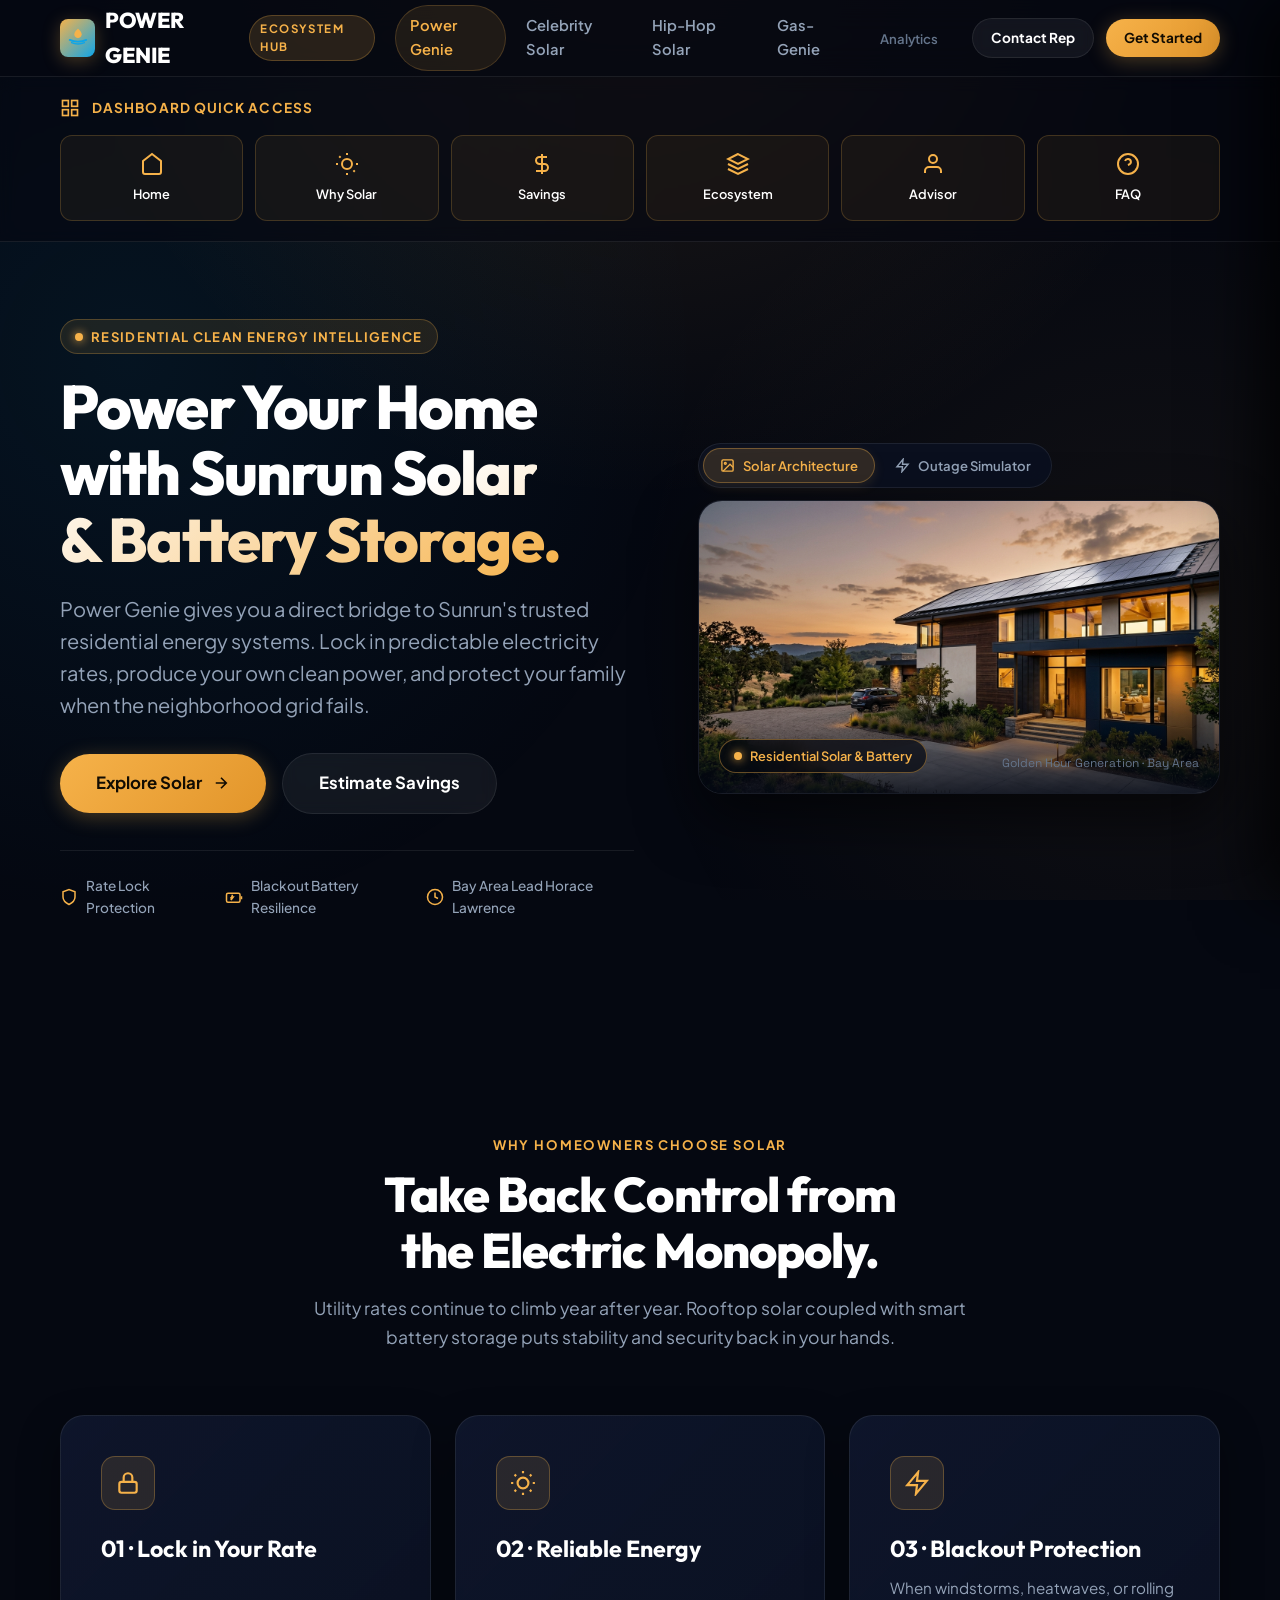
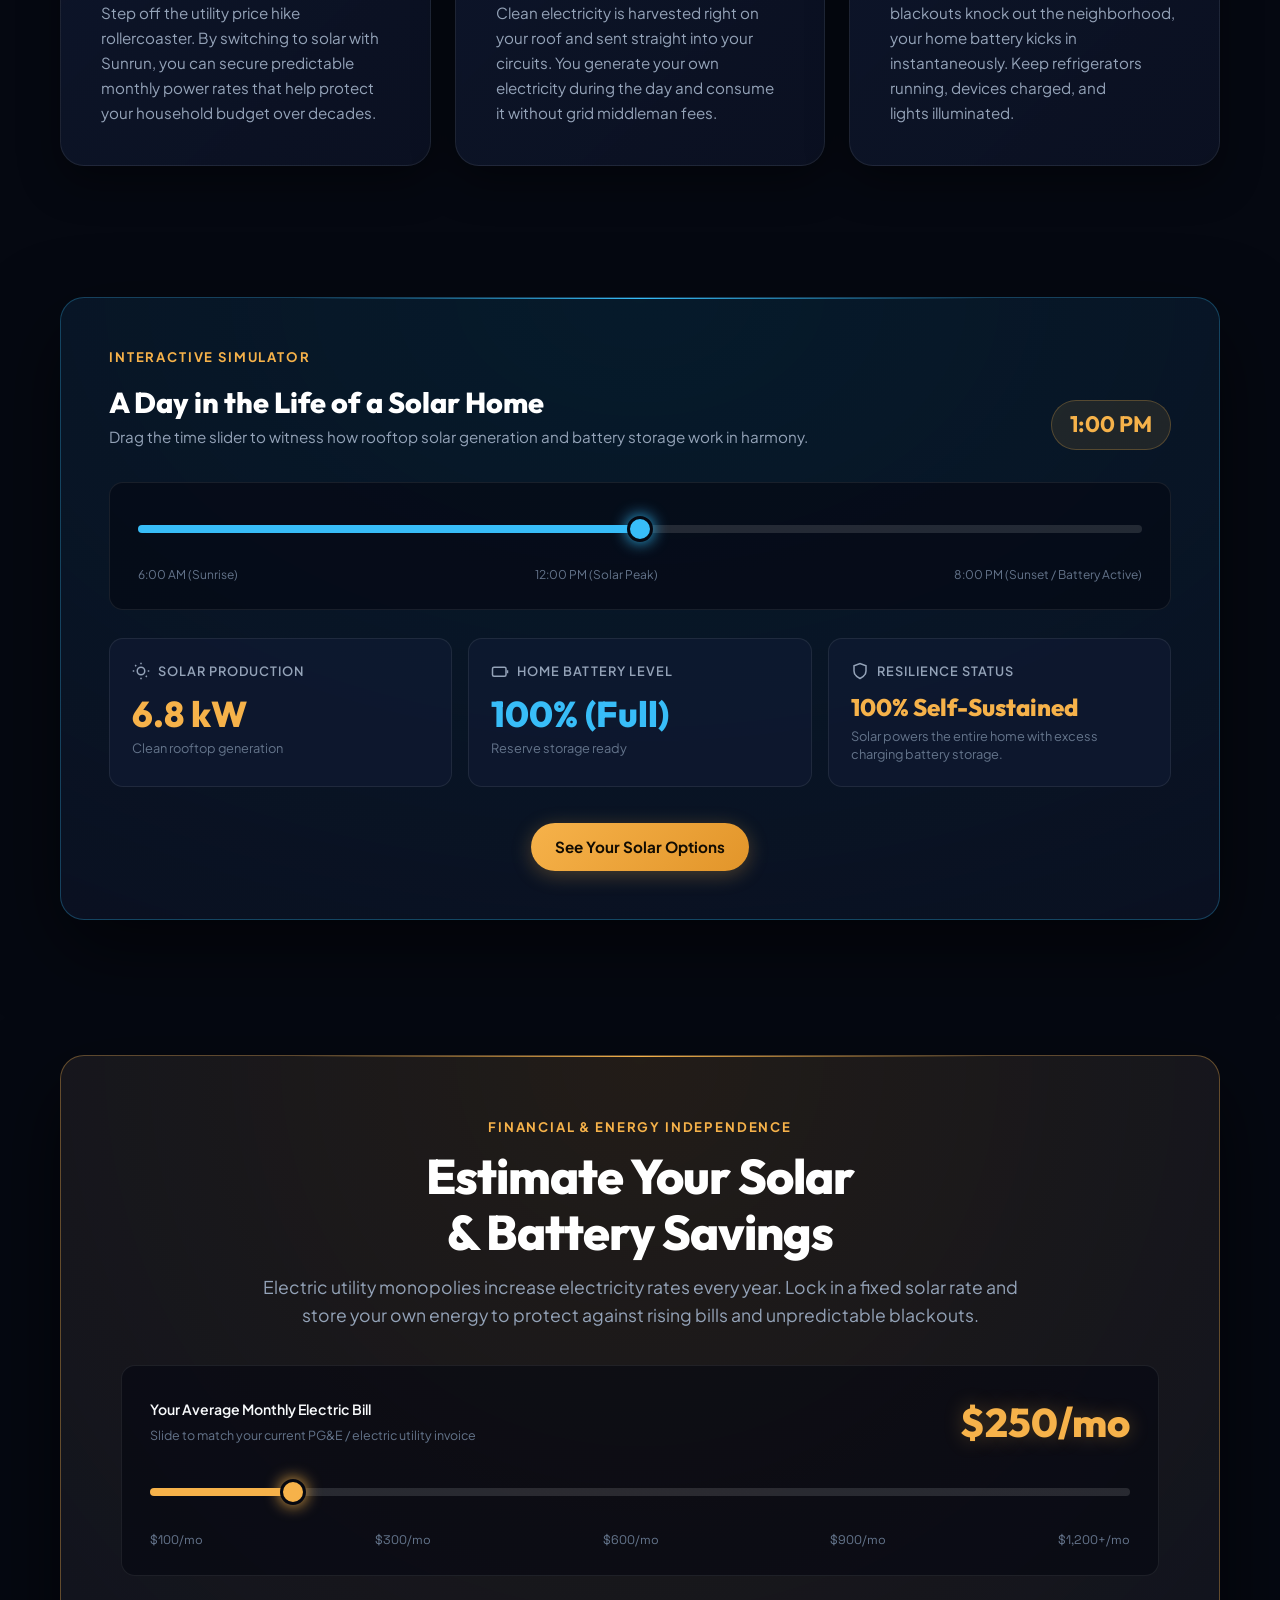
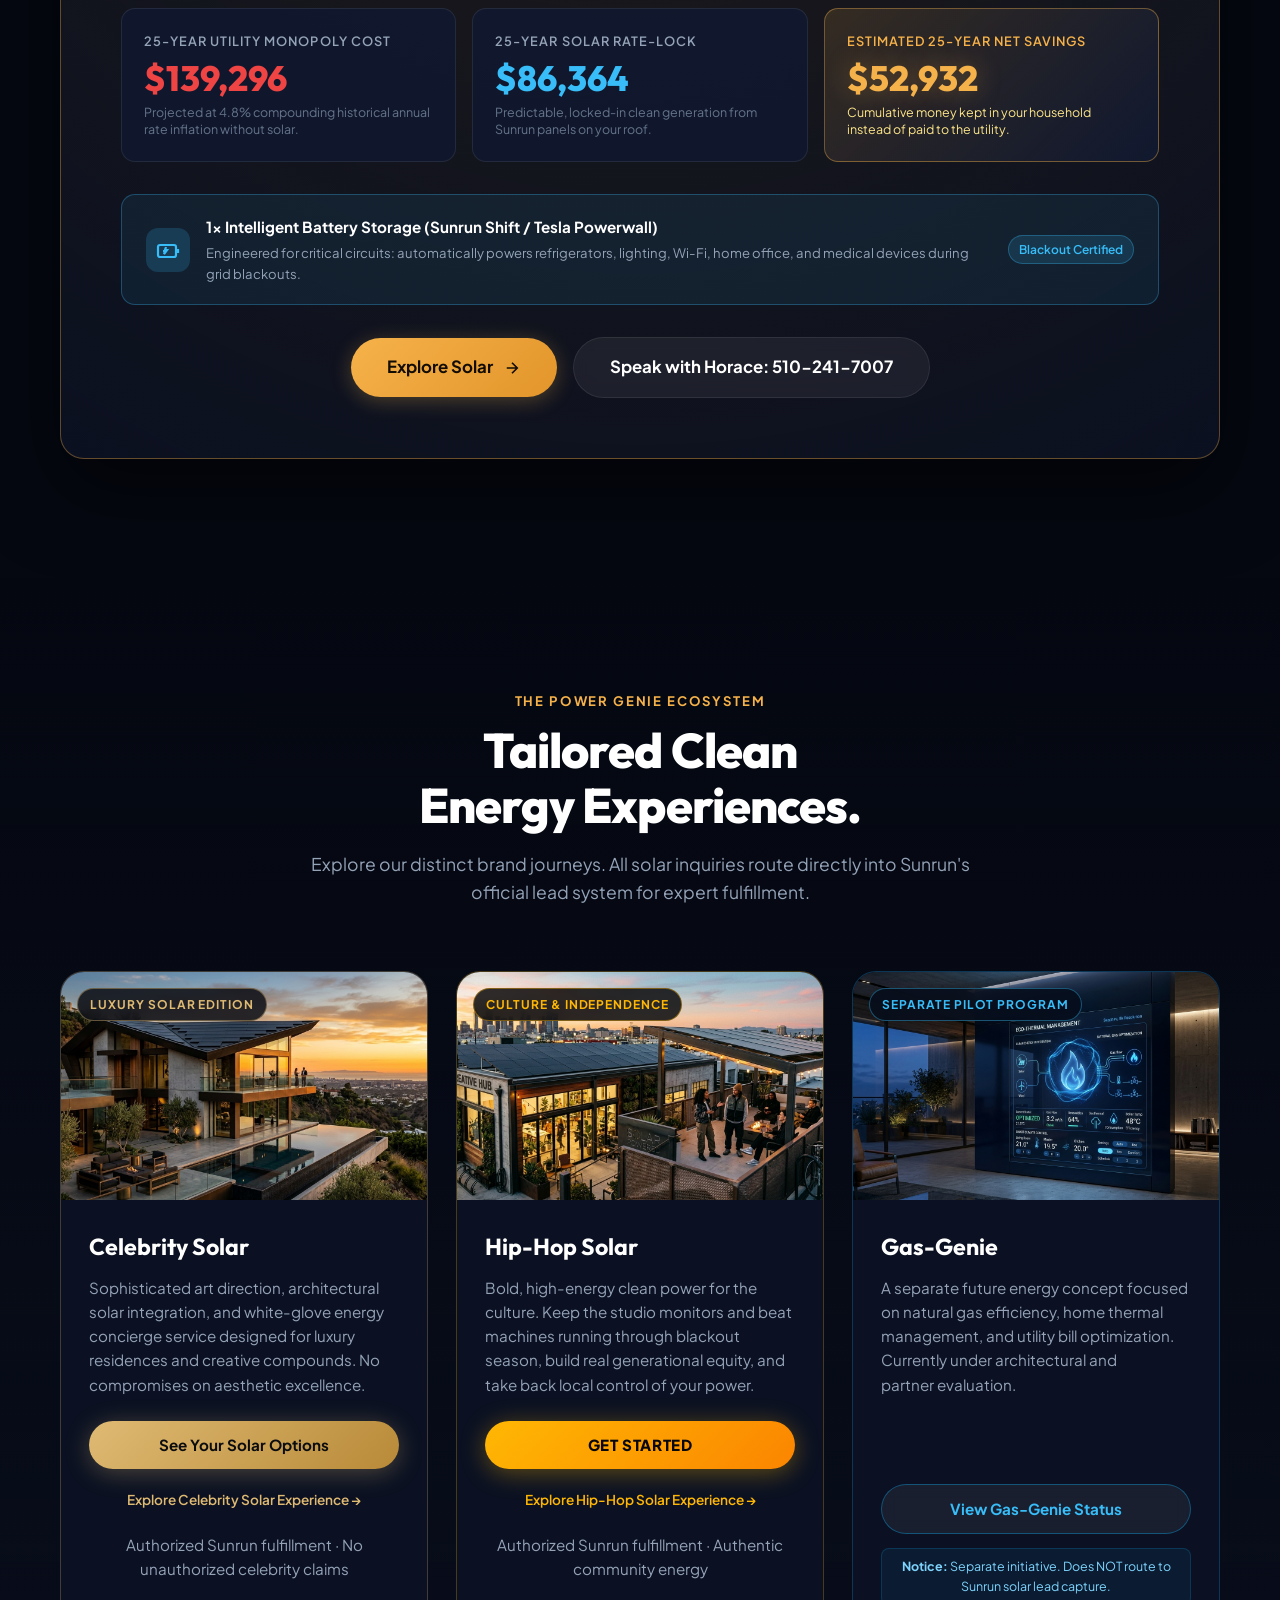
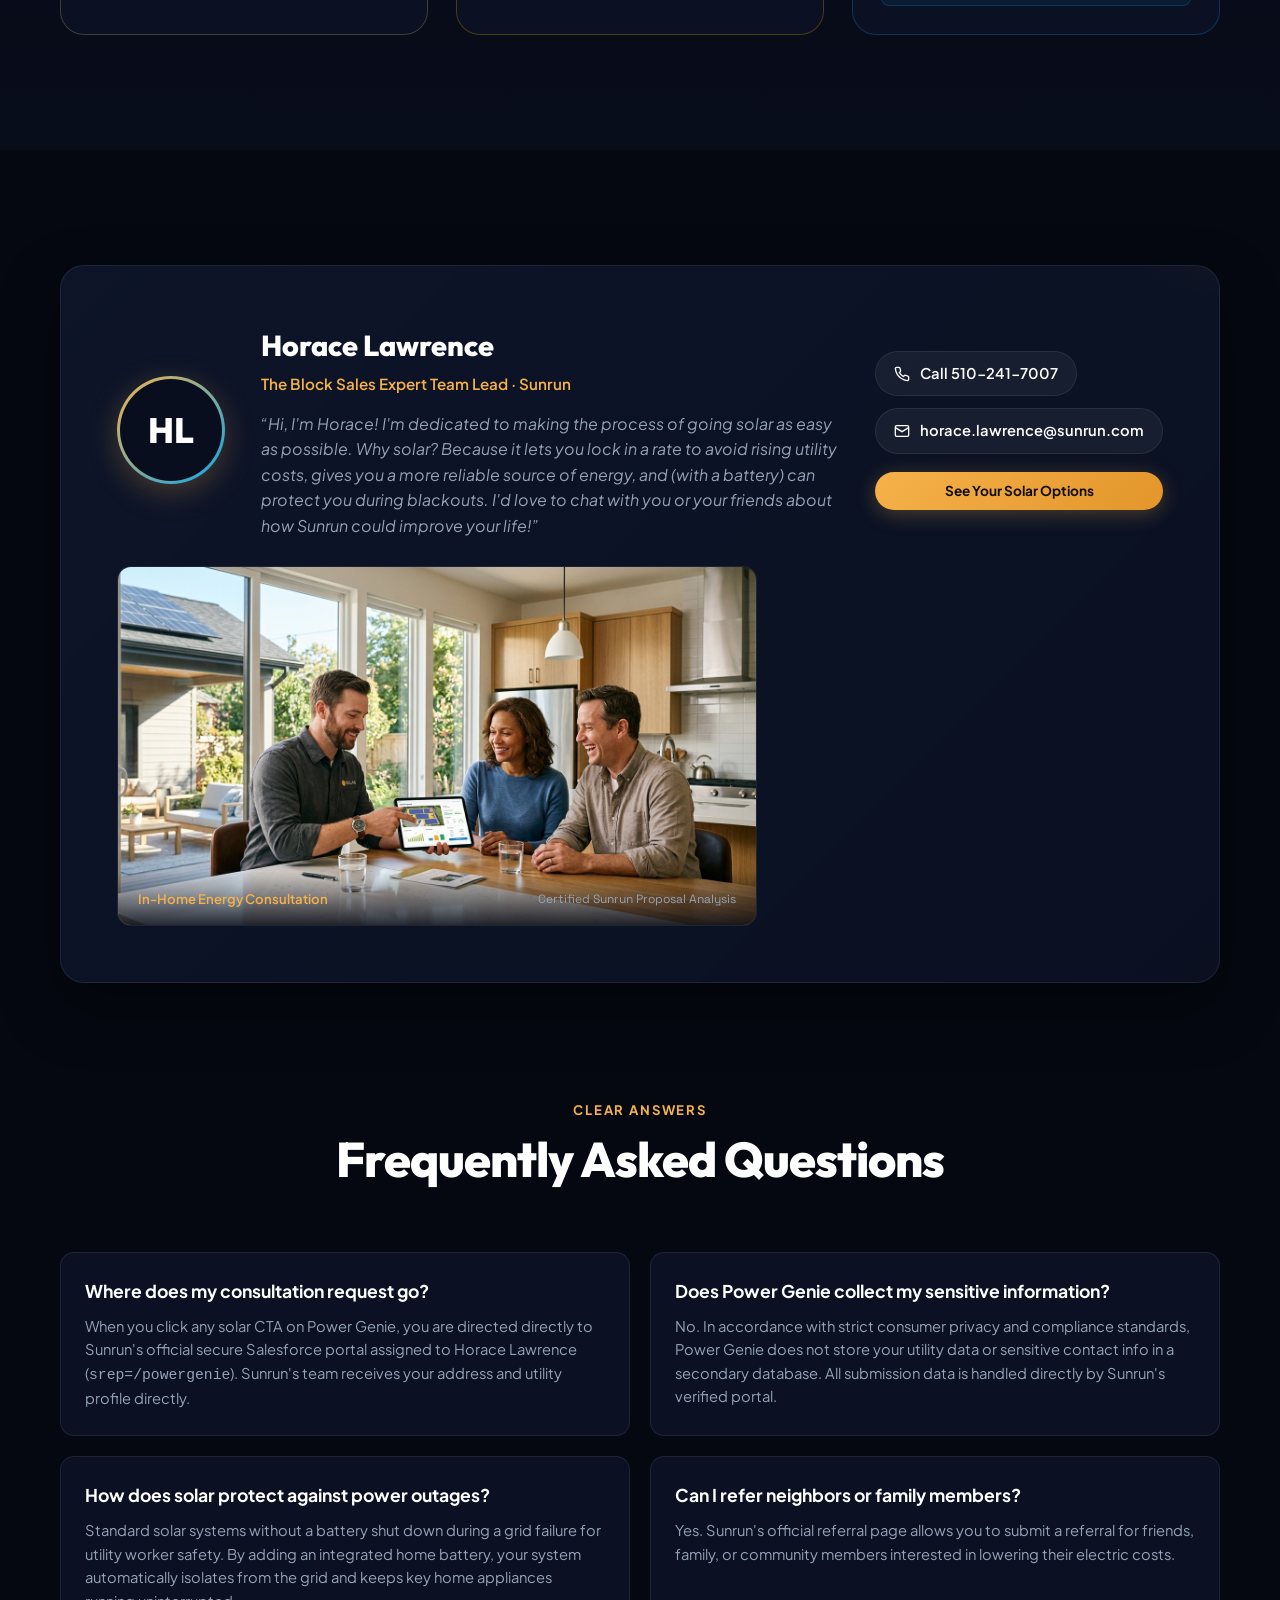
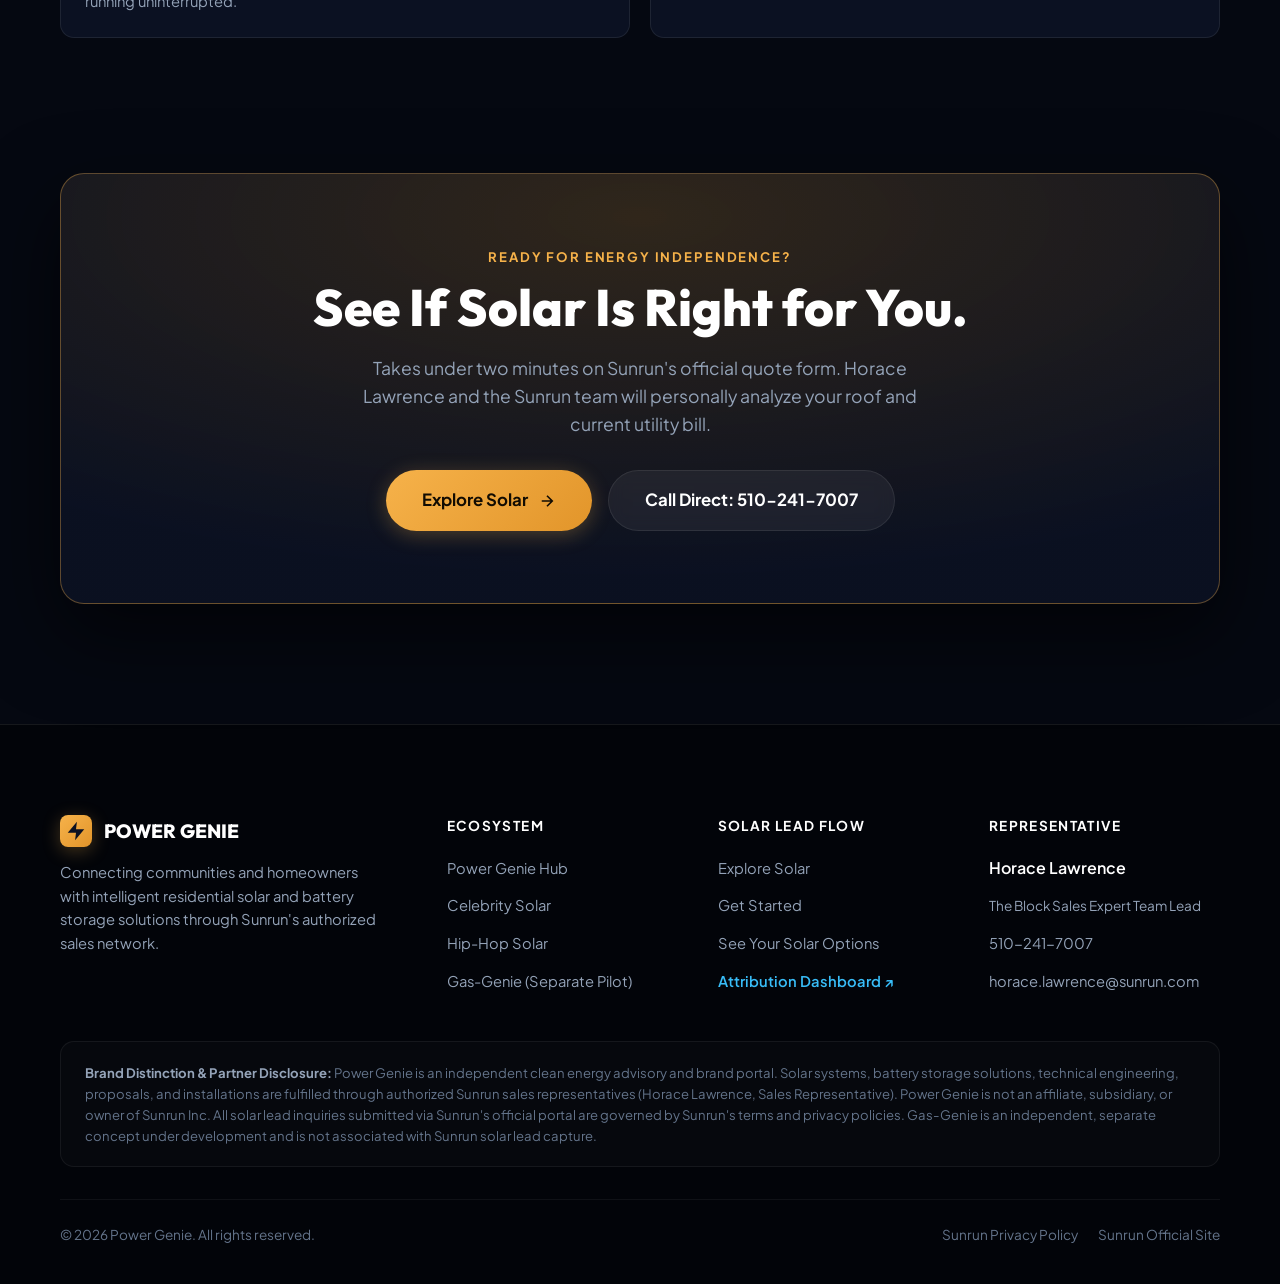
==== commit 3380aea3: "feat: add Power Genie interactive engine and core assets" ====
--- a/index.html
+++ b/index.html
@@ -1,438 +1,651 @@
-<!doctype html>
+<!DOCTYPE html>
 <html lang="en">
 <head>
-<meta charset="utf-8">
-<meta name="viewport" content="width=device-width, initial-scale=1, viewport-fit=cover">
-<title>Solar Quote with Horace</title>
-<meta name="description" content="Go solar with $0 down through Sunrun. Free, no-obligation quote from Horace Lawrence, 510-241-7007.">
-<meta name="theme-color" content="#14202b">
-<style>
-:root {
-  --navy: #14202b; --navy-2: #1d2d3b; --sun: #ffc94d; --sun-2: #ffb81c;
-  --cream: #fffaf0; --ink: #14202b; --muted: #4a5763; --line: #e6dfcf; --white: #fff;
-  --radius: 14px; --wrap: 1080px;
-  color-scheme: light;
-}
-* { box-sizing: border-box; margin: 0; padding: 0; }
-html { scroll-behavior: smooth; -webkit-text-size-adjust: 100%; }
-body { font-family: Inter, system-ui, -apple-system, "Segoe UI", Roboto, sans-serif; color: var(--ink); background: var(--cream); line-height: 1.5; padding-bottom: 76px; }
-img { max-width: 100%; display: block; }
-a { color: inherit; }
-.wrap { max-width: var(--wrap); margin: 0 auto; padding: 0 20px; }
-section { padding: 64px 0; }
-h1, h2, h3 { line-height: 1.08; letter-spacing: -.02em; font-weight: 900; }
-h2 { font-size: clamp(28px, 5vw, 42px); }
-.kicker { font-size: 13px; font-weight: 800; letter-spacing: .14em; text-transform: uppercase; color: #a26d00; margin-bottom: 10px; }
-.lead { font-size: 18px; color: var(--muted); max-width: 640px; margin-top: 12px; }
-
-.btn { display: inline-flex; align-items: center; justify-content: center; gap: 10px; min-height: 54px; padding: 14px 26px; border-radius: 999px; font-weight: 800; font-size: 17px; text-decoration: none; border: 2px solid transparent; transition: transform .15s, background .15s, box-shadow .15s; cursor: pointer; }
-.btn:active { transform: scale(.98); }
-.btn-sun { background: var(--sun); color: var(--navy); box-shadow: 0 6px 20px rgba(255, 185, 28, .35); }
-.btn-sun:hover { background: var(--sun-2); }
-.btn-ghost { border-color: rgba(255,255,255,.55); color: #fff; }
-.btn-ghost:hover { background: rgba(255,255,255,.1); }
-.btn-dark { background: var(--navy); color: #fff; }
-.btn-dark:hover { background: var(--navy-2); }
-.btn svg { width: 20px; height: 20px; flex: none; }
-:focus-visible { outline: 3px solid var(--sun-2); outline-offset: 3px; }
-
-/* Top bar */
-.topbar { position: absolute; inset: 0 0 auto; z-index: 3; padding: 16px 0; }
-.topbar .wrap { display: flex; justify-content: space-between; align-items: center; gap: 12px; }
-.brand { color: #fff; font-weight: 800; font-size: 15px; letter-spacing: .02em; }
-.brand span { color: var(--sun); }
-.topbar a.call { color: #fff; font-weight: 800; text-decoration: none; font-size: 15px; white-space: nowrap; }
-
-/* Hero */
-.hero { position: relative; min-height: 92vh; min-height: 92svh; display: flex; align-items: flex-end; color: #fff; padding: 110px 0 56px; background: var(--navy) url(lit.webp) center 40% / cover no-repeat; }
-.hero::before { content: ""; position: absolute; inset: 0; background: linear-gradient(180deg, rgba(20,32,43,.55) 0%, rgba(20,32,43,.25) 35%, rgba(20,32,43,.88) 75%, var(--navy) 100%); }
-.hero .wrap { position: relative; width: 100%; }
-.hero .kicker { color: var(--sun); }
-.hero h1 { font-size: clamp(40px, 8vw, 76px); max-width: 820px; }
-.hero h1 span { color: var(--sun); display: block; }
-.hero .sub { font-size: clamp(17px, 2.4vw, 21px); color: #e7ecf1; max-width: 600px; margin-top: 16px; }
-.hero .sub b { color: var(--sun); }
-.hero .ctas { display: flex; flex-wrap: wrap; gap: 12px; margin-top: 28px; }
-.trust { display: flex; flex-wrap: wrap; gap: 8px 22px; margin-top: 26px; font-size: 14px; font-weight: 600; color: #cfd8e0; list-style: none; }
-.trust li::before { content: "✓"; color: var(--sun); font-weight: 900; margin-right: 7px; }
-
-/* Before / after */
-.compare-sec { background: var(--navy); color: #fff; padding-top: 24px; }
-.compare-sec .lead { color: #c5d0da; }
-.compare { position: relative; margin-top: 28px; border-radius: var(--radius); overflow: hidden; aspect-ratio: 16 / 9; background: #000; user-select: none; -webkit-user-select: none; touch-action: pan-y; }
-.compare img { position: absolute; inset: 0; width: 100%; height: 100%; object-fit: cover; pointer-events: none; }
-.compare .after { clip-path: inset(0 0 0 var(--pos, 50%)); }
-.compare .handle { position: absolute; top: 0; bottom: 0; left: var(--pos, 50%); width: 3px; background: var(--sun); transform: translateX(-50%); pointer-events: none; }
-.compare .handle::after { content: "‹ ›"; position: absolute; top: 50%; left: 50%; transform: translate(-50%, -50%); width: 46px; height: 46px; border-radius: 50%; background: var(--sun); color: var(--navy); font-weight: 900; font-size: 18px; display: grid; place-items: center; box-shadow: 0 4px 14px rgba(0,0,0,.4); }
-.compare .tag { position: absolute; bottom: 12px; font-size: 13px; font-weight: 800; padding: 5px 10px; border-radius: 6px; pointer-events: none; }
-.compare .tag.l { left: 12px; background: rgba(10,16,24,.85); color: #fff; }
-.compare .tag.r { right: 12px; background: var(--sun); color: var(--navy); }
-.compare input { position: absolute; inset: 0; width: 100%; height: 100%; opacity: 0; cursor: ew-resize; margin: 0; }
-.hint { font-size: 14px; color: #9fb0bf; margin-top: 10px; text-align: center; }
-
-/* Quick check */
-.check { background: var(--white); border: 1px solid var(--line); border-radius: 20px; padding: 28px; margin-top: 28px; box-shadow: 0 12px 40px rgba(20,32,43,.06); }
-.progress { height: 6px; border-radius: 3px; background: #f1ead9; overflow: hidden; margin-bottom: 22px; }
-.progress div { height: 100%; width: 0; background: var(--sun-2); transition: width .3s; }
-.step { display: none; }
-.step.on { display: block; animation: in .3s ease; }
-@keyframes in { from { opacity: 0; transform: translateY(8px); } to { opacity: 1; transform: none; } }
-.step .q { font-size: clamp(21px, 3.5vw, 26px); font-weight: 800; line-height: 1.2; }
-.step .qn { font-size: 13px; font-weight: 700; color: var(--muted); margin-bottom: 6px; }
-.opts { display: grid; gap: 10px; margin-top: 18px; }
-.opt { text-align: left; font: inherit; font-size: 17px; font-weight: 700; padding: 16px 18px; border-radius: 12px; border: 2px solid var(--line); background: var(--cream); color: var(--ink); cursor: pointer; transition: border-color .15s, background .15s; min-height: 56px; }
-.opt:hover { border-color: var(--sun-2); background: #fff6dd; }
-.result h3 { font-size: clamp(24px, 4vw, 30px); }
-.result p { color: var(--muted); margin-top: 10px; font-size: 17px; }
-.result .ctas { display: flex; flex-wrap: wrap; gap: 10px; margin-top: 20px; }
-.restart { background: none; border: 0; font: inherit; color: var(--muted); text-decoration: underline; cursor: pointer; margin-top: 16px; font-size: 14px; }
-
-/* Steps */
-.steps { list-style: none; display: grid; gap: 16px; margin-top: 32px; counter-reset: s; }
-.steps li { background: var(--white); border: 1px solid var(--line); border-radius: var(--radius); padding: 22px; position: relative; counter-increment: s; }
-.steps li::before { content: counter(s); display: grid; place-items: center; width: 40px; height: 40px; border-radius: 50%; background: var(--navy); color: var(--sun); font-weight: 900; font-size: 18px; margin-bottom: 14px; }
-.steps h3 { font-size: 20px; }
-.steps p { color: var(--muted); margin-top: 6px; }
-
-/* Perks */
-.perks-sec { background: #fff3d6; }
-.perks { list-style: none; display: grid; gap: 22px; margin-top: 32px; }
-.perks li { display: grid; grid-template-columns: 52px 1fr; gap: 16px; align-items: start; }
-.ico { width: 52px; height: 52px; border-radius: 50%; background: var(--sun); display: grid; place-items: center; font-weight: 900; font-size: 17px; color: var(--navy); }
-.perks h3 { font-size: 19px; letter-spacing: -.01em; }
-.perks p { color: var(--muted); margin-top: 4px; }
-
-/* Straight talk */
-.straight { display: grid; gap: 18px; background: var(--navy); color: #fff; border-radius: 20px; padding: 32px 28px; }
-.straight .kicker { color: var(--sun); margin: 0; }
-.straight h2 { font-size: clamp(26px, 4.4vw, 36px); }
-.straight p { color: #d6dee5; font-size: 17px; }
-.straight b { color: #fff; }
-.vs { display: grid; gap: 12px; margin-top: 6px; }
-.vs div { background: var(--navy-2); border-radius: 12px; padding: 16px 18px; }
-.vs strong { display: block; color: var(--sun); font-size: 14px; letter-spacing: .06em; text-transform: uppercase; margin-bottom: 4px; }
-
-/* FAQ */
-.faq { margin-top: 26px; display: grid; gap: 10px; }
-.faq details { background: var(--white); border: 1px solid var(--line); border-radius: 12px; padding: 0 20px; }
-.faq summary { cursor: pointer; list-style: none; font-weight: 800; font-size: 17px; padding: 18px 28px 18px 0; position: relative; }
-.faq summary::-webkit-details-marker { display: none; }
-.faq summary::after { content: "+"; position: absolute; right: 0; top: 50%; transform: translateY(-50%); font-size: 24px; font-weight: 600; color: #a26d00; }
-.faq details[open] summary::after { content: "–"; }
-.faq details p { color: var(--muted); padding-bottom: 18px; }
-
-/* Final CTA */
-.final { background: var(--sun); text-align: center; }
-.final h2 { font-size: clamp(32px, 6vw, 52px); }
-.final .lead { color: #3d2f00; margin: 14px auto 0; }
-.final .ctas { display: flex; flex-wrap: wrap; justify-content: center; gap: 12px; margin-top: 28px; }
-.final .who { margin-top: 26px; font-weight: 800; font-size: 18px; }
-.final .who a { text-decoration: none; }
-
-footer { background: var(--navy); color: #9fb0bf; font-size: 13px; padding: 30px 0 36px; }
-footer p + p { margin-top: 8px; }
-
-/* Sticky action bar */
-.bar { position: fixed; left: 0; right: 0; bottom: 0; z-index: 10; background: rgba(20,32,43,.97); backdrop-filter: blur(8px); padding: 10px 12px calc(10px + env(safe-area-inset-bottom)); display: grid; grid-template-columns: 1fr 1fr 1.6fr; gap: 8px; transform: translateY(110%); transition: transform .3s; }
-.bar.show { transform: none; }
-.bar a { display: flex; align-items: center; justify-content: center; gap: 6px; min-height: 48px; border-radius: 12px; font-weight: 800; font-size: 15px; text-decoration: none; color: #fff; background: var(--navy-2); }
-.bar a.go { background: var(--sun); color: var(--navy); }
-.bar svg { width: 18px; height: 18px; }
-
-@media (min-width: 760px) {
-  section { padding: 88px 0; }
-  .steps { grid-template-columns: repeat(3, 1fr); }
-  .perks { grid-template-columns: 1fr 1fr; gap: 30px 44px; }
-  .straight { grid-template-columns: 1fr 1fr; padding: 44px; gap: 28px 44px; align-items: start; }
-  .check { padding: 40px; }
-  .opts { grid-template-columns: 1fr 1fr; }
-  .bar { left: auto; right: 20px; bottom: 20px; width: 460px; border-radius: 18px; padding: 10px; }
-  body { padding-bottom: 0; }
-}
-/* Header nav + menu */
-.desktop-nav { display: flex; align-items: center; gap: 22px; }
-.desktop-nav a { color: #fff; font-weight: 700; font-size: 15px; text-decoration: none; }
-.desktop-nav a:hover { color: var(--sun); }
-.desktop-nav .desktop-quote-cta { background: var(--sun); color: var(--navy); padding: 9px 18px; border-radius: 999px; font-weight: 800; }
-.desktop-nav .desktop-quote-cta:hover { background: var(--sun-2); color: var(--navy); }
-.mobile-menu-button { display: none; align-items: center; justify-content: center; min-width: 44px; min-height: 44px; border: 0; border-radius: 10px; background: rgba(255,255,255,.1); color: #fff; cursor: pointer; }
-.mobile-menu-button svg { width: 24px; height: 24px; }
-.mobile-menu { background: var(--navy); border-top: 1px solid rgba(255,255,255,.1); padding: 6px 16px 12px; }
-.mobile-menu a { display: block; padding: 14px 4px; color: #fff; font-weight: 700; font-size: 17px; text-decoration: none; border-bottom: 1px solid rgba(255,255,255,.08); }
-.mobile-menu a:last-child { border-bottom: 0; }
-@media (min-width: 641px) { .mobile-menu { display: none; } }
-@media (max-width: 760px) and (min-width: 641px) { .desktop-nav a:not(.call):not(.desktop-quote-cta) { display: none; } }
-
-@media (max-width: 640px) {
-  .site-header { position: sticky; top: 0; z-index: 50; min-height: 64px; padding: 10px 0; background: rgba(20, 32, 43, 0.96); backdrop-filter: blur(8px); }
-  .site-header .wrap { padding: 0 16px; min-height: 44px; }
-  .desktop-nav { display: none; }
-  .brand { min-width: 0; max-width: 65%; }
-  .mobile-menu-button { display: inline-flex; }
-  .hero { min-height: 0; padding: 24px 0 112px; } /* room for bottom CTA */
-  .hero .wrap { padding: 0 20px; }
-  .hero-title { margin: 0; font-size: clamp(2.25rem, 10vw, 3.5rem); line-height: .98; overflow-wrap: anywhere; }
-  .quote-cta-mobile { position: fixed; z-index: 60; left: 16px; right: 16px; bottom: max(12px, env(safe-area-inset-bottom)); min-height: 52px; padding: 8px; border-radius: 16px; transform: none; box-shadow: 0 10px 30px rgba(0,0,0,.35); }
-  body { padding-bottom: 96px; }
-  html { scroll-padding-top: 72px; }
-}
-@media (prefers-reduced-motion: reduce) { * { animation: none !important; transition: none !important; scroll-behavior: auto !important; } }
-</style>
+  <meta charset="utf-8">
+  <meta name="viewport" content="width=device-width, initial-scale=1, viewport-fit=cover">
+  <title>Power Genie — Intelligent Solar & Battery Energy Ecosystem</title>
+  <meta name="description" content="Power Genie connects homeowners to reliable residential solar and battery storage through authorized Sunrun representative Horace Lawrence. Lock in your rate and protect against blackouts.">
+  <meta name="theme-color" content="#050811">
+
+  <!-- Favicon -->
+  <link rel="icon" href="data:image/svg+xml,<svg xmlns=%22http://www.w3.org/2000/svg%22 viewBox=%220 0 100 100%22><text y=%22.9em%22 font-size=%2290%22>⚡</text></svg>">
+
+  <!-- Fonts & Styles -->
+  <link rel="preconnect" href="https://fonts.googleapis.com">
+  <link rel="preconnect" href="https://fonts.gstatic.com" crossorigin>
+  <link rel="stylesheet" href="assets/powergenie.css">
+
+  <!-- Centralized Configuration & Interactive Logic -->
+  <script type="module" src="assets/config.js"></script>
+  <script type="module" src="assets/analytics.js"></script>
+  <script type="module" src="assets/powergenie.js"></script>
 </head>
 <body>
-
-<header class="topbar site-header">
-  <div class="wrap">
-    <div class="brand">Solar quotes with <span>Horace</span></div>
-    <nav class="desktop-nav" aria-label="Main">
-      <a href="#check">Do I qualify?</a>
-      <a href="#how">How it works</a>
-      <a href="#faq">FAQ</a>
-      <a class="call" href="tel:+15102417007">510-241-7007</a>
-      <a class="desktop-quote-cta" href="/quote" target="_blank" rel="noopener" data-cta="header">Free quote</a>
-    </nav>
-    <button class="mobile-menu-button" id="menu-btn" aria-label="Open menu" aria-expanded="false" aria-controls="mobile-menu">
-      <svg viewBox="0 0 24 24" fill="none" stroke="currentColor" stroke-width="2.4" stroke-linecap="round"><path d="M4 7h16M4 12h16M4 17h16"/></svg>
-    </button>
-  </div>
-  <nav class="mobile-menu" id="mobile-menu" aria-label="Menu" hidden>
-    <a href="#check">Do I qualify?</a>
-    <a href="#how">How it works</a>
-    <a href="#faq">FAQ</a>
-    <a href="tel:+15102417007">Call 510-241-7007</a>
-    <a href="sms:+15102417007">Text 510-241-7007</a>
-  </nav>
-</header>
-
-<main>
-  <section class="hero">
-    <div class="wrap">
-      <div class="kicker">Solar + backup battery for your home</div>
-      <h1 class="hero-title">Pay for the power. <span>Not the panels.</span></h1>
-      <p class="sub">Go solar through Sunrun with <b>$0 down</b>, and find out if your monthly cost could be <b>less than your current electric bill.</b></p>
-      <div class="ctas">
-        <a class="btn btn-sun" href="/quote" target="_blank" rel="noopener" data-cta="hero">Get my free quote
-          <svg viewBox="0 0 24 24" fill="none" stroke="currentColor" stroke-width="2.5" stroke-linecap="round" stroke-linejoin="round"><path d="M5 12h14M13 6l6 6-6 6"/></svg></a>
-        <a class="btn btn-ghost" href="#check">Do I qualify?</a>
+  <!-- Atmosphere Background Glow -->
+  <div class="page-bg-glow" aria-hidden="true"></div>
+
+  <div class="content-layer">
+    <!-- SITE HEADER -->
+    <header class="site-header">
+      <div class="container header-inner">
+        <div class="brand-group">
+          <a href="index.html" class="brand-logo" aria-label="Power Genie Home">
+            <span class="brand-icon" aria-hidden="true" style="background: linear-gradient(135deg, #f6b24a, #0ea5e9); padding: 6px;">
+              <svg viewBox="0 0 24 24" fill="none" stroke-linecap="round" stroke-linejoin="round">
+                <path d="M12 2c0 0-4 3-4 6s2 4 4 4 4-1 4-4-4-6-4-6z" fill="#f6b24a"/>
+                <path d="M3 14c0 0 4 2 9 2s9-2 9-2" stroke="#0ea5e9" stroke-width="2" fill="none"/>
+                <path d="M5 17c0 0 3 1.5 7 1.5s7-1.5 7-1.5" stroke="#0ea5e9" stroke-width="1.5" fill="none"/>
+              </svg>
+            </span>
+            <span>POWER GENIE</span>
+          </a>
+          <span class="ecosystem-badge">Ecosystem Hub</span>
+        </div>
+
+        <nav class="nav-links" aria-label="Main Navigation">
+          <a href="index.html" class="nav-link active">Power Genie</a>
+          <a href="celebrity-solar.html" class="nav-link">Celebrity Solar</a>
+          <a href="hip-hop-solar.html" class="nav-link">Hip-Hop Solar</a>
+          <a href="gas-genie.html" class="nav-link">Gas-Genie</a>
+          <a href="attribution.html" class="nav-link" style="color: var(--text-dim); font-size: 0.82rem;">Analytics</a>
+        </nav>
+
+        <div class="header-cta-group">
+          <a href="#advisor" class="btn btn-secondary btn-sm">Contact Rep</a>
+          <!-- Centralized Solar CTA pointing to confirmed Sunrun destination -->
+          <a href="https://sunrun.my.salesforce-sites.com/purl/?srep=/powergenie" class="btn btn-primary btn-sm solar-cta" data-solar-cta data-placement="nav" data-brand="power_genie" target="_blank" rel="noopener noreferrer">
+            Get Started
+          </a>
+          <button class="mobile-nav-toggle" aria-label="Toggle navigation menu" type="button">
+            <svg width="22" height="22" viewBox="0 0 24 24" fill="none" stroke="currentColor" stroke-width="2.2"><path d="M4 6h16M4 12h16M4 18h16"/></svg>
+          </button>
+        </div>
       </div>
-      <ul class="trust">
-        <li>No cost for the quote</li>
-        <li>No pressure, no obligation</li>
-        <li>Real numbers next to your bill</li>
-      </ul>
-    </div>
-  </section>
-
-  <section class="compare-sec">
-    <div class="wrap">
-      <div class="kicker" style="color:var(--sun)">The next outage</div>
-      <h2>Same house. Same storm.</h2>
-      <p class="lead">Add a home battery and the fridge, lights and Wi-Fi stay on when the grid goes down. Drag to compare.</p>
-      <div class="compare" id="compare">
-        <img src="dark.webp" alt="House dark during a power outage" width="1000" height="558">
-        <img class="after" src="lit.webp" alt="Same house lit up with solar panels and a home battery" width="1000" height="558">
-        <span class="tag l">Without a battery</span>
-        <span class="tag r">With solar + battery</span>
-        <div class="handle"></div>
-        <input type="range" min="0" max="100" value="50" aria-label="Compare without and with solar plus battery">
+    </header>
+
+    <!-- MOBILE DRAWER -->
+    <div id="mobileDrawer" class="mobile-drawer" aria-hidden="true">
+      <div class="mobile-drawer-header" style="display:flex; justify-content:space-between; align-items:center; padding:20px; border-bottom:1px solid var(--border-subtle); background:var(--bg-deep);">
+        <span style="font-weight:700; color:#fff;">POWER GENIE MENU</span>
+        <button id="closeMobileDrawer" aria-label="Close menu" style="color:#fff; width:36px; height:36px; background:rgba(255,255,255,0.08); border:1px solid var(--border-subtle); border-radius:50%; display:flex; align-items:center; justify-content:center; cursor:pointer;">
+          <svg width="16" height="16" viewBox="0 0 24 24" fill="none" stroke="currentColor" stroke-width="2.5"><path d="M18 6L6 18M6 6l12 12"/></svg>
+        </button>
       </div>
-      <p class="hint">Slide left and right</p>
-    </div>
-  </section>
-
-  <section id="check">
-    <div class="wrap">
-      <div class="kicker">30-second check</div>
-      <h2>Is solar worth a look for you?</h2>
-      <p class="lead">Three quick questions. Nothing is saved or sent anywhere.</p>
-
-      <div class="check" id="quiz">
-        <div class="progress"><div id="bar"></div></div>
-
-        <div class="step on" data-step="0">
-          <div class="qn">Question 1 of 3</div>
-          <div class="q">Do you own your home?</div>
-          <div class="opts">
-            <button class="opt" data-v="yes">Yes, I own it</button>
-            <button class="opt" data-v="no">No, I rent</button>
-          </div>
-        </div>
-
-        <div class="step" data-step="1">
-          <div class="qn">Question 2 of 3</div>
-          <div class="q">About how much is your electric bill in a typical month?</div>
-          <div class="opts">
-            <button class="opt" data-v="low">Under $100</button>
-            <button class="opt" data-v="mid">$100 to $200</button>
-            <button class="opt" data-v="high">$200 to $300</button>
-            <button class="opt" data-v="high">Over $300</button>
-          </div>
-        </div>
-
-        <div class="step" data-step="2">
-          <div class="qn">Question 3 of 3</div>
-          <div class="q">What matters most to you?</div>
-          <div class="opts">
-            <button class="opt" data-v="save">Lowering my monthly bill</button>
-            <button class="opt" data-v="backup">Power during outages</button>
-            <button class="opt" data-v="both">Both</button>
-            <button class="opt" data-v="curious">Just curious</button>
-          </div>
-        </div>
-
-        <div class="step result" data-step="3">
-          <h3 id="r-title"></h3>
-          <p id="r-body"></p>
-          <div class="ctas" id="r-ctas">
-            <a class="btn btn-sun" href="/quote" target="_blank" rel="noopener" data-cta="quiz">Get my free quote</a>
-            <a class="btn btn-dark" href="sms:+15102417007">Text Horace</a>
-          </div>
-          <button class="restart" id="restart">Start over</button>
+      <div style="padding:24px; display:flex; flex-direction:column; gap:12px;">
+        <a href="index.html" class="mobile-nav-item" style="color:var(--solar-gold); font-weight:700;">Power Genie</a>
+        <a href="celebrity-solar.html" class="mobile-nav-item" style="color:#dfba73;">Celebrity Solar</a>
+        <a href="hip-hop-solar.html" class="mobile-nav-item" style="color:#ffb703;">Hip-Hop Solar</a>
+        <a href="gas-genie.html" class="mobile-nav-item" style="color:#38bdf8;">Gas-Genie</a>
+        <div style="margin-top:24px; padding-top:20px; border-top:1px solid var(--border-subtle); display:flex; flex-direction:column; gap:12px;">
+          <a href="https://sunrun.my.salesforce-sites.com/purl/?srep=/powergenie" class="btn btn-primary solar-cta" data-solar-cta data-placement="mobile_nav" data-brand="power_genie" target="_blank" rel="noopener noreferrer">Explore Solar</a>
+          <a href="tel:5102417007" class="btn btn-secondary">Call 510-241-7007</a>
         </div>
       </div>
     </div>
-  </section>
-
-  <section id="how" style="padding-top:0">
-    <div class="wrap">
-      <div class="kicker">How it works</div>
-      <h2>Three steps. You can stop at any of them.</h2>
-      <ol class="steps">
-        <li><h3>Send your info</h3><p>Fill out the short form or just call or text me. Have a recent electric bill handy.</p></li>
-        <li><h3>See your numbers</h3><p>I'll put Sunrun's monthly rate right next to what you pay the utility today, side by side.</p></li>
-        <li><h3>Decide on your own time</h3><p>If it saves you money and makes sense, Sunrun designs and installs it. If not, I'll tell you.</p></li>
-      </ol>
-    </div>
-  </section>
-
-  <section class="perks-sec">
-    <div class="wrap">
-      <div class="kicker">What you get</div>
-      <h2>Solar without the big check.</h2>
-      <ul class="perks">
-        <li><div class="ico">$0</div><div><h3>Little or nothing upfront</h3><p>No big check to get started. Sunrun owns and installs the system on your roof.</p></div></li>
-        <li><div class="ico">☀</div><div><h3>Pay for power, not equipment</h3><p>A monthly rate for the solar power you use, agreed up front, instead of buying it from the utility.</p></div></li>
-        <li><div class="ico"><svg width="16" height="21" viewBox="0 0 15 20" aria-hidden="true"><path d="M9 0 0 11h6l-2 9 11-12H9z" fill="#14202b"/></svg></div><div><h3>Lights on in an outage</h3><p>Add a home battery to keep the fridge, lights and Wi-Fi running when the grid goes down.</p></div></li>
-        <li><div class="ico">✓</div><div><h3>Maintenance included</h3><p>Monitoring, repairs and insurance on the system are covered for the life of the agreement.</p></div></li>
-      </ul>
-    </div>
-  </section>
-
-  <section>
-    <div class="wrap">
-      <div class="straight">
-        <div>
-          <div class="kicker">Straight talk</div>
-          <h2 style="margin-top:10px">This is not free solar.</h2>
-        </div>
-        <p>You pay Sunrun a monthly rate for the power, through a <b>lease or power purchase agreement</b> (usually 20 to 25 years), instead of paying the utility for it. I'll show you the real numbers next to your bill, and <b>if it won't save you money, I'll tell you.</b></p>
-        <div class="vs">
-          <div><strong>Today</strong>You rent power from the utility at whatever rate they set, and rates tend to climb.</div>
-          <div><strong>With Sunrun</strong>You pay a monthly rate for solar power from your own roof, with the terms in writing up front.</div>
+
+    <!-- DASHBOARD QUICK ACCESS -->
+    <section class="dashboard-nav" style="padding: 20px 0 0; border-bottom: 1px solid var(--border-subtle);">
+      <div class="container">
+        <div style="display: flex; align-items: center; gap: 12px; margin-bottom: 16px;">
+          <svg width="20" height="20" viewBox="0 0 24 24" fill="none" stroke="var(--solar-gold)" stroke-width="2"><rect x="3" y="3" width="7" height="7"/><rect x="14" y="3" width="7" height="7"/><rect x="14" y="14" width="7" height="7"/><rect x="3" y="14" width="7" height="7"/></svg>
+          <span style="font-size: 0.85rem; font-weight: 700; color: var(--solar-gold); text-transform: uppercase; letter-spacing: 0.08em;">Dashboard Quick Access</span>
+        </div>
+        <div style="display: grid; grid-template-columns: repeat(auto-fit, minmax(140px, 1fr)); gap: 12px; padding-bottom: 20px;">
+          <a href="#hero" class="dash-card" style="display: flex; flex-direction: column; align-items: center; gap: 8px; padding: 16px 12px; background: rgba(246,178,74,0.06); border: 1px solid rgba(246,178,74,0.2); border-radius: 12px; text-decoration: none; transition: all 0.2s;">
+            <svg width="24" height="24" viewBox="0 0 24 24" fill="none" stroke="var(--solar-gold)" stroke-width="2"><path d="M3 9l9-7 9 7v11a2 2 0 0 1-2 2H5a2 2 0 0 1-2-2z"/></svg>
+            <span style="font-size: 0.8rem; font-weight: 600; color: #fff;">Home</span>
+          </a>
+          <a href="#reveal-demo" class="dash-card" style="display: flex; flex-direction: column; align-items: center; gap: 8px; padding: 16px 12px; background: rgba(246,178,74,0.06); border: 1px solid rgba(246,178,74,0.2); border-radius: 12px; text-decoration: none; transition: all 0.2s;">
+            <svg width="24" height="24" viewBox="0 0 24 24" fill="none" stroke="var(--solar-gold)" stroke-width="2"><circle cx="12" cy="12" r="5"/><path d="M12 1v2M12 21v2M4.2 4.2l1.4 1.4M18.4 18.4l1.4 1.4M1 12h2M21 12h2"/></svg>
+            <span style="font-size: 0.8rem; font-weight: 600; color: #fff;">Why Solar</span>
+          </a>
+          <a href="#savings-estimator" class="dash-card" style="display: flex; flex-direction: column; align-items: center; gap: 8px; padding: 16px 12px; background: rgba(246,178,74,0.06); border: 1px solid rgba(246,178,74,0.2); border-radius: 12px; text-decoration: none; transition: all 0.2s;">
+            <svg width="24" height="24" viewBox="0 0 24 24" fill="none" stroke="var(--solar-gold)" stroke-width="2"><path d="M12 2v20M17 5H9.5a3.5 3.5 0 0 0 0 7h5a3.5 3.5 0 0 1 0 7H6"/></svg>
+            <span style="font-size: 0.8rem; font-weight: 600; color: #fff;">Savings</span>
+          </a>
+          <a href="#ecosystem" class="dash-card" style="display: flex; flex-direction: column; align-items: center; gap: 8px; padding: 16px 12px; background: rgba(246,178,74,0.06); border: 1px solid rgba(246,178,74,0.2); border-radius: 12px; text-decoration: none; transition: all 0.2s;">
+            <svg width="24" height="24" viewBox="0 0 24 24" fill="none" stroke="var(--solar-gold)" stroke-width="2"><path d="M12 2L2 7l10 5 10-5-10-5zM2 17l10 5 10-5M2 12l10 5 10-5"/></svg>
+            <span style="font-size: 0.8rem; font-weight: 600; color: #fff;">Ecosystem</span>
+          </a>
+          <a href="#advisor" class="dash-card" style="display: flex; flex-direction: column; align-items: center; gap: 8px; padding: 16px 12px; background: rgba(246,178,74,0.06); border: 1px solid rgba(246,178,74,0.2); border-radius: 12px; text-decoration: none; transition: all 0.2s;">
+            <svg width="24" height="24" viewBox="0 0 24 24" fill="none" stroke="var(--solar-gold)" stroke-width="2"><path d="M20 21v-2a4 4 0 0 0-4-4H8a4 4 0 0 0-4 4v2"/><circle cx="12" cy="7" r="4"/></svg>
+            <span style="font-size: 0.8rem; font-weight: 600; color: #fff;">Advisor</span>
+          </a>
+          <a href="#faq" class="dash-card" style="display: flex; flex-direction: column; align-items: center; gap: 8px; padding: 16px 12px; background: rgba(246,178,74,0.06); border: 1px solid rgba(246,178,74,0.2); border-radius: 12px; text-decoration: none; transition: all 0.2s;">
+            <svg width="24" height="24" viewBox="0 0 24 24" fill="none" stroke="var(--solar-gold)" stroke-width="2"><circle cx="12" cy="12" r="10"/><path d="M9.09 9a3 3 0 0 1 5.83 1c0 2-3 3-3 3"/><line x1="12" y1="17" x2="12.01" y2="17"/></svg>
+            <span style="font-size: 0.8rem; font-weight: 600; color: #fff;">FAQ</span>
+          </a>
         </div>
       </div>
-    </div>
-  </section>
-
-  <section id="faq" style="padding-top:0">
-    <div class="wrap">
-      <div class="kicker">Questions people ask me</div>
-      <h2>Fair questions.</h2>
-      <div class="faq">
-        <details><summary>Is it really $0 down?</summary><p>With a Sunrun lease or power agreement there is little or nothing to pay upfront. You pay a monthly rate instead. That's why I say "pay for the power, not the panels."</p></details>
-        <details><summary>Will I definitely save money?</summary><p>Not guaranteed. It depends on your usage, roof, utility rates and location. That's the whole point of the quote: I'll put the numbers side by side so you can see for yourself.</p></details>
-        <details><summary>What if something breaks?</summary><p>Sunrun owns the system, so monitoring, repairs and insurance on it are covered for the life of the agreement.</p></details>
-        <details><summary>Do I need the battery?</summary><p>No, the battery is an optional add-on. It's worth it if outages are a problem where you live or you want backup power.</p></details>
-        <details><summary>What if I sell my house?</summary><p>The agreement can usually be transferred to the buyer. I'll walk you through how that works before you sign anything.</p></details>
-        <details><summary>Will someone keep calling me?</summary><p>No. You're dealing with me, Horace. If you say no thanks, that's the end of it.</p></details>
+    </section>
+
+    <!-- MAIN HERO -->
+    <main>
+      <section class="hero-section" id="hero">
+        <div class="container hero-layout">
+          <div class="hero-copy">
+            <span class="hero-tag">
+              <span class="dot"></span>
+              Residential Clean Energy Intelligence
+            </span>
+            <h1 class="hero-title">
+              Power Your Home with <span class="gradient-text">Sunrun Solar & Battery Storage.</span>
+            </h1>
+            <p class="hero-subtitle">
+              Power Genie gives you a direct bridge to Sunrun's trusted residential energy systems. Lock in predictable electricity rates, produce your own clean power, and protect your family when the neighborhood grid fails.
+            </p>
+            <div class="hero-actions">
+              <!-- Confirmed Sunrun Solar Destination CTA -->
+              <a href="https://sunrun.my.salesforce-sites.com/purl/?srep=/powergenie" class="btn btn-primary btn-lg solar-cta" data-solar-cta data-placement="hero" data-brand="power_genie" target="_blank" rel="noopener noreferrer">
+                Explore Solar
+                <svg viewBox="0 0 24 24" width="18" height="18" fill="none" stroke="currentColor" stroke-width="2.2"><path d="M5 12h14M12 5l7 7-7 7"/></svg>
+              </a>
+              <a href="#savings-estimator" class="btn btn-secondary btn-lg">
+                Estimate Savings
+              </a>
+            </div>
+            <div class="hero-trust-row">
+              <div class="trust-item">
+                <svg viewBox="0 0 24 24" fill="none" stroke="currentColor" stroke-width="2"><path d="M12 22s8-4 8-10V5l-8-3-8 3v7c0 6 8 10 8 10z"/></svg>
+                <span>Rate Lock Protection</span>
+              </div>
+              <div class="trust-item">
+                <svg viewBox="0 0 24 24" fill="none" stroke="currentColor" stroke-width="2"><rect x="2" y="7" width="18" height="12" rx="2"/><path d="M22 11v4M7 13h2l-1 3 3-4H9l1-3"/></svg>
+                <span>Blackout Battery Resilience</span>
+              </div>
+              <div class="trust-item">
+                <svg viewBox="0 0 24 24" fill="none" stroke="currentColor" stroke-width="2"><circle cx="12" cy="12" r="10"/><path d="M12 6v6l4 2"/></svg>
+                <span>Bay Area Lead Horace Lawrence</span>
+              </div>
+            </div>
+          </div>
+
+          <!-- HERO VISUAL SHOWCASE (PHOTO & INTERACTIVE SIMULATOR) -->
+          <div class="hero-visual-wrapper">
+            <div class="hero-view-nav" role="tablist" aria-label="Hero Showcase View Mode">
+              <button type="button" class="view-tab-btn active" id="tabPhoto" data-mode="photo" role="tab" aria-selected="true" aria-controls="photoCard">
+                <svg width="15" height="15" viewBox="0 0 24 24" fill="none" stroke="currentColor" stroke-width="2.2"><rect x="3" y="3" width="18" height="18" rx="2"/><circle cx="8.5" cy="8.5" r="1.5"/><polyline points="21 15 16 10 5 21"/></svg>
+                Solar Architecture
+              </button>
+              <button type="button" class="view-tab-btn" id="tabReveal" data-mode="reveal" role="tab" aria-selected="false" aria-controls="houseRevealCard">
+                <svg width="15" height="15" viewBox="0 0 24 24" fill="none" stroke="currentColor" stroke-width="2.2"><path d="M13 2L3 14h9l-1 8 10-12h-9l1-8z"/></svg>
+                Outage Simulator
+              </button>
+            </div>
+
+            <!-- 1. Architectural Solar Photo Card -->
+            <div class="hero-photo-card" id="photoCard" role="tabpanel" aria-labelledby="tabPhoto">
+              <img src="assets/powergenie-hero.jpg" alt="Modern American home with rooftop solar panels at golden hour with warm interior glow" class="hero-photo-img" loading="eager" fetchpriority="high" decoding="async" width="1280" height="720">
+              <div class="hero-photo-overlay">
+                <span class="photo-badge">
+                  <span class="pulse-dot"></span>
+                  Residential Solar & Battery
+                </span>
+                <span class="photo-caption">Golden Hour Generation · Bay Area</span>
+              </div>
+            </div>
+
+            <!-- 2. Interactive House Reveal Card -->
+            <div class="interactive-reveal-card" id="houseRevealCard" role="tabpanel" aria-labelledby="tabReveal" style="display:none;" aria-label="Interactive house blackout and solar reveal comparison">
+              <!-- Solar house (powered underneath) -->
+              <img src="assets/powered-reveal.jpg" alt="Home with rooftop solar panels and brightly lit windows" class="reveal-layer reveal-underneath" loading="lazy" decoding="async" width="1280" height="720">
+              <!-- Storm blackout house (front, masked by pointer) -->
+              <img src="assets/blackout-front.jpg" alt="Dark house during storm blackout" class="reveal-layer reveal-front" loading="lazy" decoding="async" width="1280" height="720">
+              
+              <div class="reveal-overlay-ui">
+                <div class="reveal-badges">
+                  <span class="status-indicator blackout">
+                    <span style="display:inline-block; width:8px; height:8px; border-radius:50%; background:#ef4444;"></span>
+                    Grid Outage
+                  </span>
+                  <span class="status-indicator lit">
+                    <span style="display:inline-block; width:8px; height:8px; border-radius:50%; background:var(--solar-gold); box-shadow:0 0 8px var(--solar-gold);"></span>
+                    Solar + Battery Active
+                  </span>
+                </div>
+                <div class="reveal-hint-pill">
+                  <svg viewBox="0 0 24 24" fill="none" stroke="currentColor" stroke-width="2"><circle cx="12" cy="12" r="4"/><path d="M12 2v2M12 20v2M4.9 4.9l1.4 1.4M17.7 17.7l1.4 1.4M2 12h2M20 12h2"/></svg>
+                  <span>Move cursor or drag to restore power</span>
+                </div>
+              </div>
+            </div>
+          </div>
+        </div>
+      </section>
+
+      <!-- 3 PILLARS OF SOLAR -->
+      <section class="section" id="reveal-demo">
+        <div class="container">
+          <div class="section-header">
+            <span class="section-eyebrow">Why Homeowners Choose Solar</span>
+            <h2 class="section-title">Take Back Control from the Electric Monopoly.</h2>
+            <p class="section-desc">Utility rates continue to climb year after year. Rooftop solar coupled with smart battery storage puts stability and security back in your hands.</p>
+          </div>
+
+          <div class="pillars-grid">
+            <div class="pillar-card">
+              <div class="pillar-icon-box">
+                <svg viewBox="0 0 24 24" fill="none" stroke="currentColor" stroke-width="2"><rect x="4" y="11" width="16" height="10" rx="2"/><path d="M8 11V7a4 4 0 0 1 8 0v4"/></svg>
+              </div>
+              <h3>01 · Lock in Your Rate</h3>
+              <p>Step off the utility price hike rollercoaster. By switching to solar with Sunrun, you can secure predictable monthly power rates that help protect your household budget over decades.</p>
+            </div>
+
+            <div class="pillar-card">
+              <div class="pillar-icon-box">
+                <svg viewBox="0 0 24 24" fill="none" stroke="currentColor" stroke-width="2"><circle cx="12" cy="12" r="5"/><path d="M12 1v2M12 21v2M4.22 4.22l1.42 1.42M18.36 18.36l1.42 1.42M1 12h2M21 12h2M4.22 19.78l1.42-1.42M18.36 5.64l1.42-1.42"/></svg>
+              </div>
+              <h3>02 · Reliable Energy</h3>
+              <p>Clean electricity is harvested right on your roof and sent straight into your circuits. You generate your own electricity during the day and consume it without grid middleman fees.</p>
+            </div>
+
+            <div class="pillar-card">
+              <div class="pillar-icon-box">
+                <svg viewBox="0 0 24 24" fill="none" stroke="currentColor" stroke-width="2"><path d="M13 2L3 14h9l-1 8 10-12h-9l1-8z"/></svg>
+              </div>
+              <h3>03 · Blackout Protection</h3>
+              <p>When windstorms, heatwaves, or rolling blackouts knock out the neighborhood, your home battery kicks in instantaneously. Keep refrigerators running, devices charged, and lights illuminated.</p>
+            </div>
+          </div>
+        </div>
+      </section>
+
+      <!-- SOLAR DAY SIMULATOR -->
+      <section class="section" style="padding-top:0;">
+        <div class="container">
+          <div class="sim-container">
+            <div style="display:flex; justify-content:space-between; align-items:flex-end; flex-wrap:wrap; gap:16px;">
+              <div>
+                <span class="section-eyebrow">Interactive Simulator</span>
+                <h3 style="font-family:var(--font-display); font-size:1.8rem; font-weight:800; color:#fff;">A Day in the Life of a Solar Home</h3>
+                <p style="color:var(--text-muted); font-size:0.95rem;">Drag the time slider to witness how rooftop solar generation and battery storage work in harmony.</p>
+              </div>
+              <div style="font-family:var(--font-display); font-size:1.4rem; font-weight:700; color:var(--solar-gold); background:rgba(246,178,74,0.1); border:1px solid rgba(246,178,74,0.25); padding:6px 18px; border-radius:999px;" id="simTimeVal">
+                1:00 PM
+              </div>
+            </div>
+
+            <div class="sim-slider-wrap">
+              <label for="simSunSlider" class="sr-only">Time of day slider for solar generation simulator</label>
+              <input type="range" class="sim-slider" id="simSunSlider" min="6" max="20" step="0.2" value="13" aria-label="Time of day in hours" aria-valuemin="6" aria-valuemax="20" aria-valuenow="13" aria-valuetext="1:00 PM - 6.8 kW Solar Peak">
+              <div style="display:flex; justify-content:space-between; font-size:0.75rem; color:var(--text-dim); margin-top:8px;">
+                <span>6:00 AM (Sunrise)</span>
+                <span>12:00 PM (Solar Peak)</span>
+                <span>8:00 PM (Sunset / Battery Active)</span>
+              </div>
+            </div>
+
+            <div class="sim-grid">
+              <div class="sim-metric-card">
+                <div class="sim-metric-label">
+                  <svg width="18" height="18" viewBox="0 0 24 24" fill="none" stroke="currentColor" stroke-width="2"><circle cx="12" cy="12" r="5"/><path d="M12 1v2M12 21v2M4.2 4.2l1.4 1.4M18.4 18.4l1.4 1.4M1 12h2M21 12h2"/></svg>
+                  Solar Production
+                </div>
+                <div class="sim-metric-value" id="simOutputVal" style="color:var(--solar-gold);">6.8 kW</div>
+                <div class="sim-metric-sub">Clean rooftop generation</div>
+              </div>
+
+              <div class="sim-metric-card">
+                <div class="sim-metric-label">
+                  <svg width="18" height="18" viewBox="0 0 24 24" fill="none" stroke="currentColor" stroke-width="2"><rect x="2" y="7" width="18" height="12" rx="2"/><path d="M22 11v4"/></svg>
+                  Home Battery Level
+                </div>
+                <div class="sim-metric-value" id="simBatteryVal" style="color:var(--electric-cyan);">100% (Full)</div>
+                <div class="sim-metric-sub">Reserve storage ready</div>
+              </div>
+
+              <div class="sim-metric-card">
+                <div class="sim-metric-label">
+                  <svg width="18" height="18" viewBox="0 0 24 24" fill="none" stroke="currentColor" stroke-width="2"><path d="M12 22s8-4 8-10V5l-8-3-8 3v7c0 6 8 10 8 10z"/></svg>
+                  Resilience Status
+                </div>
+                <div class="sim-metric-value" id="simGridStatus" style="font-size:1.5rem; line-height:1.2; color:var(--solar-gold);">100% Self-Sustained</div>
+                <div class="sim-metric-sub" id="simNote">Solar powers the entire home with excess charging battery storage.</div>
+              </div>
+            </div>
+
+            <div style="text-align:center; padding-top:12px;">
+              <a href="https://sunrun.my.salesforce-sites.com/purl/?srep=/powergenie" class="btn btn-primary solar-cta" data-solar-cta data-placement="mid_page" data-brand="power_genie" target="_blank" rel="noopener noreferrer">
+                See Your Solar Options
+              </a>
+            </div>
+          </div>
+        </div>
+      </section>
+
+      <!-- SOLAR & BATTERY SAVINGS ESTIMATOR -->
+      <section class="section" id="savings-estimator" style="padding-top:20px;">
+        <div class="container">
+          <div class="savings-card">
+            <div style="text-align:center; max-width:760px; margin:0 auto;">
+              <span class="section-eyebrow">Financial & Energy Independence</span>
+              <h2 class="section-title" style="margin-bottom:12px;">Estimate Your Solar & Battery Savings</h2>
+              <p class="section-desc">
+                Electric utility monopolies increase electricity rates every year. Lock in a fixed solar rate and store your own energy to protect against rising bills and unpredictable blackouts.
+              </p>
+            </div>
+
+            <!-- Slider Box -->
+            <div class="calc-slider-container">
+              <div class="calc-slider-head">
+                <div>
+                  <span style="font-size:0.88rem; font-weight:600; color:var(--text-main); display:block;">Your Average Monthly Electric Bill</span>
+                  <span style="font-size:0.78rem; color:var(--text-dim);">Slide to match your current PG&E / electric utility invoice</span>
+                </div>
+                <div class="calc-bill-display" id="calcBillDisplay">$250/mo</div>
+              </div>
+
+              <label for="calcBillSlider" class="sr-only">Average monthly electric utility bill</label>
+              <input type="range" class="calc-slider" id="calcBillSlider" min="100" max="1200" step="25" value="250" aria-label="Monthly electric bill in dollars" aria-valuemin="100" aria-valuemax="1200" aria-valuenow="250" aria-valuetext="$250 per month">
+
+              <div class="calc-slider-ticks">
+                <span>$100/mo</span>
+                <span>$300/mo</span>
+                <span>$600/mo</span>
+                <span>$900/mo</span>
+                <span>$1,200+/mo</span>
+              </div>
+            </div>
+
+            <!-- Calculated Metrics -->
+            <div class="calc-results-grid">
+              <div class="calc-result-box">
+                <div class="calc-result-label">25-Year Utility Monopoly Cost</div>
+                <div class="calc-result-number" id="calcUtilityCost" style="color:#ef4444;">$141,600</div>
+                <div class="calc-result-sub">Projected at 4.8% compounding historical annual rate inflation without solar.</div>
+              </div>
+
+              <div class="calc-result-box">
+                <div class="calc-result-label">25-Year Solar Rate-Lock</div>
+                <div class="calc-result-number" id="calcSolarCost" style="color:var(--electric-cyan);">$87,792</div>
+                <div class="calc-result-sub">Predictable, locked-in clean generation from Sunrun panels on your roof.</div>
+              </div>
+
+              <div class="calc-result-box highlight">
+                <div class="calc-result-label" style="color:var(--solar-gold);">Estimated 25-Year Net Savings</div>
+                <div class="calc-result-number gold" id="calcSavings">$53,808</div>
+                <div class="calc-result-sub" style="color:#fde68a;">Cumulative money kept in your household instead of paid to the utility.</div>
+              </div>
+            </div>
+
+            <!-- Dynamic Battery Recommendation -->
+            <div class="battery-recommendation-box">
+              <div class="battery-rec-icon" aria-hidden="true">
+                <svg width="24" height="24" viewBox="0 0 24 24" fill="none" stroke="currentColor" stroke-width="2.2"><rect x="2" y="7" width="18" height="12" rx="2"/><path d="M22 11v4M7 13h2l-1 3 3-4H9l1-3"/></svg>
+              </div>
+              <div style="flex:1; min-width:240px;">
+                <div style="font-size:0.95rem; font-weight:700; color:#ffffff;" id="calcBatteryTitle">1× Intelligent Battery Storage (Sunrun Shift / Tesla Powerwall)</div>
+                <div style="font-size:0.82rem; color:var(--text-muted); margin-top:3px;" id="calcBatteryDesc">Engineered for critical circuits: automatically powers refrigerators, lighting, Wi-Fi, home office, and medical devices during grid blackouts.</div>
+              </div>
+              <span style="font-size:0.75rem; font-weight:600; padding:4px 10px; border-radius:999px; background:rgba(56,189,248,0.15); color:var(--electric-cyan); border:1px solid rgba(56,189,248,0.3); white-space:nowrap;">Blackout Certified</span>
+            </div>
+
+            <!-- CTA Row -->
+            <div style="display:flex; justify-content:center; align-items:center; gap:16px; flex-wrap:wrap;">
+              <a href="https://sunrun.my.salesforce-sites.com/purl/?srep=/powergenie" class="btn btn-primary btn-lg solar-cta" data-solar-cta data-placement="mid_page" data-brand="power_genie" target="_blank" rel="noopener noreferrer">
+                Explore Solar
+                <svg viewBox="0 0 24 24" width="18" height="18" fill="none" stroke="currentColor" stroke-width="2.2"><path d="M5 12h14M12 5l7 7-7 7"/></svg>
+              </a>
+              <a href="tel:5102417007" class="btn btn-secondary btn-lg">
+                Speak with Horace: 510-241-7007
+              </a>
+            </div>
+          </div>
+        </div>
+      </section>
+
+      <!-- ECOSYSTEM SHOWCASE SECTION -->
+      <section class="section" id="ecosystem" style="background: linear-gradient(180deg, transparent 0%, rgba(11,17,34,0.6) 100%);">
+        <div class="container">
+          <div class="section-header">
+            <span class="section-eyebrow">The Power Genie Ecosystem</span>
+            <h2 class="section-title">Tailored Clean Energy Experiences.</h2>
+            <p class="section-desc">Explore our distinct brand journeys. All solar inquiries route directly into Sunrun's official lead system for expert fulfillment.</p>
+          </div>
+
+          <div class="ecosystem-grid">
+            <!-- 1. CELEBRITY SOLAR -->
+            <div class="ecosystem-card card-celebrity">
+              <div class="ecosystem-media">
+                <span class="ecosystem-badge-overlay badge-luxury">Luxury Solar Edition</span>
+                <img src="assets/celebrity-solar-hero.jpg" alt="Aspirational luxury modern estate with integrated matte-black rooftop solar arrays and sunset infinity pool" loading="lazy" width="1280" height="720">
+              </div>
+              <div class="ecosystem-body">
+                <h3>Celebrity Solar</h3>
+                <p>Sophisticated art direction, architectural solar integration, and white-glove energy concierge service designed for luxury residences and creative compounds. No compromises on aesthetic excellence.</p>
+                <div class="ecosystem-actions">
+                  <!-- Centralized solar CTA -->
+                  <a href="https://sunrun.my.salesforce-sites.com/purl/?srep=/powergenie" class="btn btn-luxury solar-cta" data-solar-cta data-placement="mid_page" data-brand="celebrity_solar" target="_blank" rel="noopener noreferrer">
+                    See Your Solar Options
+                  </a>
+                  <a href="celebrity-solar.html" class="nav-link" style="justify-content:center; font-size:0.85rem; color:#dfba73;">
+                    Explore Celebrity Solar Experience →
+                  </a>
+                </div>
+                <p class="ecosystem-subtext" style="margin-top:14px;">Authorized Sunrun fulfillment · No unauthorized celebrity claims</p>
+              </div>
+            </div>
+
+            <!-- 2. HIP-HOP SOLAR -->
+            <div class="ecosystem-card card-hiphop">
+              <div class="ecosystem-media">
+                <span class="ecosystem-badge-overlay badge-culture">Culture & Independence</span>
+                <img src="assets/hiphop-solar-hero.jpg" alt="Urban creative rooftop studio penthouse powered by integrated rooftop solar arrays against the illuminated city skyline at dusk" loading="lazy" width="1280" height="720">
+              </div>
+              <div class="ecosystem-body">
+                <h3>Hip-Hop Solar</h3>
+                <p>Bold, high-energy clean power for the culture. Keep the studio monitors and beat machines running through blackout season, build real generational equity, and take back local control of your power.</p>
+                <div class="ecosystem-actions">
+                  <!-- Centralized solar CTA -->
+                  <a href="https://sunrun.my.salesforce-sites.com/purl/?srep=/powergenie" class="btn btn-culture solar-cta" data-solar-cta data-placement="mid_page" data-brand="hip_hop_solar" target="_blank" rel="noopener noreferrer">
+                    Get Started
+                  </a>
+                  <a href="hip-hop-solar.html" class="nav-link" style="justify-content:center; font-size:0.85rem; color:#ffb703;">
+                    Explore Hip-Hop Solar Experience →
+                  </a>
+                </div>
+                <p class="ecosystem-subtext" style="margin-top:14px;">Authorized Sunrun fulfillment · Authentic community energy</p>
+              </div>
+            </div>
+
+            <!-- 3. GAS-GENIE (STRICTLY SEPARATE) -->
+            <div class="ecosystem-card card-gasgenie">
+              <div class="ecosystem-media">
+                <span class="ecosystem-badge-overlay badge-pilot">Separate Pilot Program</span>
+                <img src="assets/gas-genie-concept.jpg" alt="Smart thermal management and clean natural gas optimization display" loading="lazy" width="1280" height="720">
+              </div>
+              <div class="ecosystem-body">
+                <h3>Gas-Genie</h3>
+                <p>A separate future energy concept focused on natural gas efficiency, home thermal management, and utility bill optimization. Currently under architectural and partner evaluation.</p>
+                <div class="ecosystem-actions">
+                  <!-- DOES NOT ROUTE TO SUNRUN -->
+                  <a href="gas-genie.html" class="btn btn-secondary" style="border-color:rgba(14,165,233,0.4); color:#38bdf8;">
+                    View Gas-Genie Status
+                  </a>
+                </div>
+                <div style="margin-top:14px; padding:8px 12px; border-radius:8px; background:rgba(14,165,233,0.08); border:1px solid rgba(14,165,233,0.2);">
+                  <p class="ecosystem-subtext" style="color:#7dd3fc; margin:0; font-size:0.78rem;">
+                    <strong>Notice:</strong> Separate initiative. Does NOT route to Sunrun solar lead capture.
+                  </p>
+                </div>
+              </div>
+            </div>
+          </div>
+        </div>
+      </section>
+
+      <!-- HORACE LAWRENCE ADVISOR SPOTLIGHT -->
+      <section class="section" id="advisor">
+        <div class="container">
+          <div class="rep-spotlight-card">
+            <div class="rep-grid">
+              <div class="rep-avatar-wrap">
+                <div class="rep-avatar-inner" aria-label="Horace Lawrence initials">HL</div>
+              </div>
+              <div class="rep-info">
+                <h3>Horace Lawrence</h3>
+                <div class="rep-role">The Block Sales Expert Team Lead · Sunrun</div>
+                <blockquote class="rep-quote">
+                  “Hi, I'm Horace! I'm dedicated to making the process of going solar as easy as possible. Why solar? Because it lets you lock in a rate to avoid rising utility costs, gives you a more reliable source of energy, and (with a battery) can protect you during blackouts. I'd love to chat with you or your friends about how Sunrun could improve your life!”
+                </blockquote>
+              </div>
+              <div class="rep-contact-links">
+                <a href="tel:5102417007" class="rep-contact-btn">
+                  <svg viewBox="0 0 24 24" fill="none" stroke="currentColor" stroke-width="2"><path d="M22 16.9v3a2 2 0 0 1-2.2 2 19.8 19.8 0 0 1-8.6-3.1 19.5 19.5 0 0 1-6-6A19.8 19.8 0 0 1 2.1 4.2 2 2 0 0 1 4.1 2h3a2 2 0 0 1 2 1.7c.1.9.4 1.8.7 2.7a2 2 0 0 1-.5 2.1L8 9.8a16 16 0 0 0 6 6l1.3-1.3a2 2 0 0 1 2.1-.4c.9.3 1.8.6 2.7.7a2 2 0 0 1 1.7 2z"/></svg>
+                  Call 510-241-7007
+                </a>
+                <a href="mailto:horace.lawrence@sunrun.com?subject=Power%20Genie%20Solar%20Consultation" class="rep-contact-btn">
+                  <svg viewBox="0 0 24 24" fill="none" stroke="currentColor" stroke-width="2"><rect x="2" y="4" width="20" height="16" rx="2"/><path d="m22 7-10 6L2 7"/></svg>
+                  horace.lawrence@sunrun.com
+                </a>
+                <a href="https://sunrun.my.salesforce-sites.com/purl/?srep=/powergenie" class="btn btn-primary btn-sm solar-cta" data-solar-cta data-placement="advisor" data-brand="power_genie" target="_blank" rel="noopener noreferrer" style="margin-top:6px; width:100%;">
+                  See Your Solar Options
+                </a>
+              </div>
+            </div>
+
+            <!-- In-Home Consultation Showcase Visual -->
+            <div class="rep-consultation-media" style="margin-top:28px; border-radius:var(--radius-md); overflow:hidden; border:1px solid var(--border-subtle); aspect-ratio:16/9; max-height:360px; position:relative;">
+              <img src="assets/powergenie-consultation.jpg" alt="In-home solar consultation demonstrating custom roof sizing and savings proposal on digital tablet with homeowners" loading="lazy" width="1280" height="720" style="width:100%; height:100%; object-fit:cover;">
+              <div style="position:absolute; bottom:0; inset-inline:0; padding:16px 20px; background:linear-gradient(180deg, transparent 0%, rgba(5,8,17,0.85) 100%); display:flex; justify-content:space-between; align-items:flex-end;">
+                <span style="font-size:0.82rem; font-weight:600; color:var(--solar-gold);">In-Home Energy Consultation</span>
+                <span style="font-size:0.75rem; color:var(--text-muted); font-family:var(--font-mono);">Certified Sunrun Proposal Analysis</span>
+              </div>
+            </div>
+          </div>
+        </div>
+      </section>
+
+      <!-- FREQUENTLY ASKED QUESTIONS -->
+      <section class="section" id="faq" style="padding-top:0;">
+        <div class="container">
+          <div class="section-header">
+            <span class="section-eyebrow">Clear Answers</span>
+            <h2 class="section-title">Frequently Asked Questions</h2>
+          </div>
+
+          <div class="faq-grid">
+            <div class="faq-item">
+              <h4>Where does my consultation request go?</h4>
+              <p>When you click any solar CTA on Power Genie, you are directed directly to Sunrun's official secure Salesforce portal assigned to Horace Lawrence (<code>srep=/powergenie</code>). Sunrun's team receives your address and utility profile directly.</p>
+            </div>
+
+            <div class="faq-item">
+              <h4>Does Power Genie collect my sensitive information?</h4>
+              <p>No. In accordance with strict consumer privacy and compliance standards, Power Genie does not store your utility data or sensitive contact info in a secondary database. All submission data is handled directly by Sunrun's verified portal.</p>
+            </div>
+
+            <div class="faq-item">
+              <h4>How does solar protect against power outages?</h4>
+              <p>Standard solar systems without a battery shut down during a grid failure for utility worker safety. By adding an integrated home battery, your system automatically isolates from the grid and keeps key home appliances running uninterrupted.</p>
+            </div>
+
+            <div class="faq-item">
+              <h4>Can I refer neighbors or family members?</h4>
+              <p>Yes. Sunrun's official referral page allows you to submit a referral for friends, family, or community members interested in lowering their electric costs.</p>
+            </div>
+          </div>
+        </div>
+      </section>
+
+      <!-- BOTTOM CONVERSION BANNER -->
+      <section class="section" style="padding-top:20px; padding-bottom:clamp(80px, 10vw, 120px);">
+        <div class="container">
+          <div style="background: radial-gradient(120% 120% at 50% 10%, rgba(246,178,74,0.18) 0%, rgba(11,17,34,0.95) 70%); border: 1px solid var(--border-highlight); border-radius: var(--radius-lg); padding: clamp(40px, 7vw, 72px) clamp(24px, 5vw, 60px); text-align: center; box-shadow: 0 30px 80px rgba(0,0,0,0.6);">
+            <span class="section-eyebrow">Ready for Energy Independence?</span>
+            <h2 style="font-family:var(--font-display); font-size:clamp(2.2rem, 4vw, 3.4rem); font-weight:800; color:#fff; line-height:1.1; margin-bottom:18px;">
+              See If Solar Is Right for You.
+            </h2>
+            <p style="color:var(--text-muted); font-size:1.1rem; max-width:600px; margin:0 auto 32px; line-height:1.6;">
+              Takes under two minutes on Sunrun's official quote form. Horace Lawrence and the Sunrun team will personally analyze your roof and current utility bill.
+            </p>
+            <div style="display:flex; justify-content:center; gap:16px; flex-wrap:wrap;">
+              <a href="https://sunrun.my.salesforce-sites.com/purl/?srep=/powergenie" class="btn btn-primary btn-lg solar-cta" data-solar-cta data-placement="final_cta" data-brand="power_genie" target="_blank" rel="noopener noreferrer">
+                Explore Solar
+                <svg viewBox="0 0 24 24" width="18" height="18" fill="none" stroke="currentColor" stroke-width="2.2"><path d="M5 12h14M12 5l7 7-7 7"/></svg>
+              </a>
+              <a href="tel:5102417007" class="btn btn-secondary btn-lg">
+                Call Direct: 510-241-7007
+              </a>
+            </div>
+          </div>
+        </div>
+      </section>
+    </main>
+
+    <!-- FOOTER -->
+    <footer class="site-footer">
+      <div class="container">
+        <div class="footer-top">
+          <div class="footer-brand-col">
+            <div class="brand-group" style="margin-bottom:12px;">
+              <span class="brand-icon" style="width:32px; height:32px;">
+                <svg viewBox="0 0 24 24" width="18" height="18"><path d="M13 2L3 14h9l-1 8 10-12h-9l1-8z"/></svg>
+              </span>
+              <span style="font-family:var(--font-display); font-weight:800; font-size:1.2rem; color:#fff;">POWER GENIE</span>
+            </div>
+            <p>
+              Connecting communities and homeowners with intelligent residential solar and battery storage solutions through Sunrun's authorized sales network.
+            </p>
+          </div>
+
+          <div class="footer-col">
+            <h4>Ecosystem</h4>
+            <ul>
+              <li><a href="index.html">Power Genie Hub</a></li>
+              <li><a href="celebrity-solar.html">Celebrity Solar</a></li>
+              <li><a href="hip-hop-solar.html">Hip-Hop Solar</a></li>
+              <li><a href="gas-genie.html">Gas-Genie (Separate Pilot)</a></li>
+            </ul>
+          </div>
+
+          <div class="footer-col">
+            <h4>Solar Lead Flow</h4>
+            <ul>
+              <li><a href="https://sunrun.my.salesforce-sites.com/purl/?srep=/powergenie" class="solar-cta" data-solar-cta data-placement="footer" data-brand="power_genie" target="_blank" rel="noopener noreferrer">Explore Solar</a></li>
+              <li><a href="https://sunrun.my.salesforce-sites.com/purl/?srep=/powergenie" class="solar-cta" data-solar-cta data-placement="footer" data-brand="power_genie" target="_blank" rel="noopener noreferrer">Get Started</a></li>
+              <li><a href="https://sunrun.my.salesforce-sites.com/purl/?srep=/powergenie" class="solar-cta" data-solar-cta data-placement="footer" data-brand="power_genie" target="_blank" rel="noopener noreferrer">See Your Solar Options</a></li>
+              <li><a href="attribution.html" style="color:var(--electric-cyan); font-weight:600;">Attribution Dashboard ↗</a></li>
+            </ul>
+          </div>
+
+          <div class="footer-col">
+            <h4>Representative</h4>
+            <ul>
+              <li><span style="color:#ffffff; font-weight:600;">Horace Lawrence</span></li>
+              <li><span style="color:var(--text-muted); font-size:0.85rem;">The Block Sales Expert Team Lead</span></li>
+              <li><a href="tel:5102417007">510-241-7007</a></li>
+              <li><a href="mailto:horace.lawrence@sunrun.com">horace.lawrence@sunrun.com</a></li>
+            </ul>
+          </div>
+        </div>
+
+        <!-- MANDATORY BRAND ATTRIBUTION & LEGAL DISCLAIMER -->
+        <div class="footer-disclaimer-box">
+          <strong>Brand Distinction & Partner Disclosure:</strong> Power Genie is an independent clean energy advisory and brand portal. Solar systems, battery storage solutions, technical engineering, proposals, and installations are fulfilled through authorized Sunrun sales representatives (Horace Lawrence, Sales Representative). Power Genie is not an affiliate, subsidiary, or owner of Sunrun Inc. All solar lead inquiries submitted via Sunrun's official portal are governed by Sunrun's terms and privacy policies. Gas-Genie is an independent, separate concept under development and is not associated with Sunrun solar lead capture.
+        </div>
+
+        <div class="footer-bottom">
+          <span>&copy; 2026 Power Genie. All rights reserved.</span>
+          <div style="display:flex; gap:20px;">
+            <a href="https://www.sunrun.com/privacy-policy" target="_blank" rel="noopener noreferrer" style="color:var(--text-dim);">Sunrun Privacy Policy</a>
+            <a href="https://www.sunrun.com/" target="_blank" rel="noopener noreferrer" style="color:var(--text-dim);">Sunrun Official Site</a>
+          </div>
+        </div>
       </div>
-    </div>
-  </section>
-
-  <section class="final">
-    <div class="wrap">
-      <h2>Free, no-obligation quote</h2>
-      <p class="lead">Bring a recent electric bill and I'll walk you through the numbers. If it doesn't make sense for you, I'll say so.</p>
-      <div class="ctas">
-        <a class="btn btn-dark" href="/quote" target="_blank" rel="noopener" data-cta="final">Get my free quote
-          <svg viewBox="0 0 24 24" fill="none" stroke="currentColor" stroke-width="2.5" stroke-linecap="round" stroke-linejoin="round"><path d="M5 12h14M13 6l6 6-6 6"/></svg></a>
+    </footer>
+
+    <!-- MOBILE STICKY BOTTOM ACTION BAR -->
+    <aside class="mobile-sticky-bar" aria-label="Mobile quick actions">
+      <div class="mobile-sticky-bar-inner">
+        <a href="https://sunrun.my.salesforce-sites.com/purl/?srep=/powergenie" class="btn btn-primary solar-cta" data-solar-cta data-placement="mobile_sticky" data-brand="power_genie" target="_blank" rel="noopener noreferrer">
+          ⚡ Explore Solar
+        </a>
+        <a href="tel:5102417007" class="mobile-call-btn" aria-label="Call Horace Lawrence">
+          <svg width="20" height="20" viewBox="0 0 24 24" fill="none" stroke="currentColor" stroke-width="2.2"><path d="M22 16.92v3a2 2 0 0 1-2.18 2 19.79 19.79 0 0 1-8.63-3.07 19.5 19.5 0 0 1-6-6 19.79 19.79 0 0 1-3.07-8.67A2 2 0 0 1 4.11 2h3a2 2 0 0 1 2 1.72 12.84 12.84 0 0 0 .7 2.81 2 2 0 0 1-.45 2.11L8.09 9.91a16 16 0 0 0 6 6l1.27-1.27a2 2 0 0 1 2.11-.45 12.84 12.84 0 0 0 2.81.7A2 2 0 0 1 22 16.92z"/></svg>
+        </a>
       </div>
-      <p class="who">Ask for Horace Lawrence · Call or text <a href="tel:+15102417007">510-241-7007</a></p>
-    </div>
-  </section>
-</main>
-
-<footer>
-  <div class="wrap">
-    <p>Horace Lawrence · 510-241-7007</p>
-    <p>Sunrun residential solar is offered through a lease or power purchase agreement; savings are not guaranteed and depend on your usage, roof, utility rates and location. Battery backup is an optional add-on. Availability varies by state.</p>
+    </aside>
   </div>
-</footer>
-
-<nav class="bar quote-cta-mobile" id="bar-sticky" aria-label="Quick contact">
-  <a href="tel:+15102417007"><svg viewBox="0 0 24 24" fill="none" stroke="currentColor" stroke-width="2.2" stroke-linecap="round" stroke-linejoin="round"><path d="M22 16.9v3a2 2 0 0 1-2.2 2 19.8 19.8 0 0 1-8.6-3.1 19.5 19.5 0 0 1-6-6A19.8 19.8 0 0 1 2.1 4.2 2 2 0 0 1 4.1 2h3a2 2 0 0 1 2 1.7c.1.9.4 1.8.7 2.7a2 2 0 0 1-.5 2.1L8 9.8a16 16 0 0 0 6 6l1.3-1.3a2 2 0 0 1 2.1-.4c.9.3 1.8.6 2.7.7a2 2 0 0 1 1.7 2z"/></svg>Call</a>
-  <a href="sms:+15102417007"><svg viewBox="0 0 24 24" fill="none" stroke="currentColor" stroke-width="2.2" stroke-linecap="round" stroke-linejoin="round"><path d="M21 15a2 2 0 0 1-2 2H7l-4 4V5a2 2 0 0 1 2-2h14a2 2 0 0 1 2 2z"/></svg>Text</a>
-  <a class="go" href="/quote" target="_blank" rel="noopener" data-cta="bar">Free quote</a>
-</nav>
-
-<script>
-(function () {
-  // Before/after slider
-  var cmp = document.getElementById('compare');
-  var range = cmp.querySelector('input');
-  function setPos(v) { cmp.style.setProperty('--pos', v + '%'); }
-  range.addEventListener('input', function () { setPos(range.value); });
-  setPos(range.value);
-
-  // Quick check
-  var steps = document.querySelectorAll('#quiz .step');
-  var bar = document.getElementById('bar');
-  var answers = [];
-  function show(i) {
-    steps.forEach(function (s) { s.classList.toggle('on', +s.dataset.step === i); });
-    bar.style.width = (i / 3 * 100) + '%';
-  }
-  function result() {
-    var own = answers[0], bill = answers[1], goal = answers[2];
-    var t, b;
-    if (own === 'no') {
-      t = 'Solar usually needs the homeowner to sign.';
-      b = "Since you rent, your landlord would have to be the one to go solar. If you know someone who owns their home, I'm happy to run their numbers for free.";
-    } else if (bill === 'low') {
-      t = 'Worth a quick look, but I will be honest.';
-      b = "With a bill under $100 the savings may be small. If backup power during outages matters to you, a battery could still be worth it. Let's check before you spend a minute more on it.";
-    } else {
-      t = "You're a good fit for a free quote.";
-      b = (goal === 'backup' ? 'A home battery can keep your essentials running in an outage. ' : '') +
-          "Homeowners with a bill like yours are exactly who I'd run numbers for. Send your info and I'll put Sunrun's rate right next to your current bill.";
-    }
-    document.getElementById('r-title').textContent = t;
-    document.getElementById('r-body').textContent = b;
-  }
-  document.querySelectorAll('#quiz .opt').forEach(function (btn) {
-    btn.addEventListener('click', function () {
-      var i = +btn.closest('.step').dataset.step;
-      answers[i] = btn.dataset.v;
-      if (i === 2) result();
-      show(i + 1);
-    });
-  });
-  document.getElementById('restart').addEventListener('click', function () { answers = []; show(0); });
-
-  // Mobile menu
-  var menuBtn = document.getElementById('menu-btn');
-  var menu = document.getElementById('mobile-menu');
-  function setMenu(open) { menu.hidden = !open; menuBtn.setAttribute('aria-expanded', open); menuBtn.setAttribute('aria-label', open ? 'Close menu' : 'Open menu'); }
-  menuBtn.addEventListener('click', function () { setMenu(menu.hidden); });
-  menu.addEventListener('click', function (e) { if (e.target.closest('a')) setMenu(false); });
-
-  // Sticky bar after the hero
-  var sticky = document.getElementById('bar-sticky');
-  var hero = document.querySelector('.hero');
-  if ('IntersectionObserver' in window) {
-    new IntersectionObserver(function (e) { sticky.classList.toggle('show', !e[0].isIntersecting); }, { threshold: 0.15 }).observe(hero);
-  } else { sticky.classList.add('show'); }
-})();
-</script>
 </body>
 </html>
--- a/assets/powergenie.css
+++ b/assets/powergenie.css
@@ -0,0 +1,2191 @@
+/* ==========================================================================
+   POWER GENIE DESIGN SYSTEM & STYLESHEET
+   Curated themes for Power Genie, Celebrity Solar, Hip-Hop Solar & Gas-Genie
+   ========================================================================== */
+
+/* Google Fonts with display=swap for better loading performance */
+@import url('https://fonts.googleapis.com/css2?family=Outfit:wght@400;500;600;700;800&family=Plus+Jakarta+Sans:wght@400;500;600;700&family=Space+Grotesk:wght@500;700&display=swap');
+
+:root {
+  /* Power Genie Core Colors */
+  --bg-deep: #050811;
+  --bg-surface: #0b1122;
+  --bg-elevated: #111a33;
+  --bg-glass: rgba(11, 17, 34, 0.75);
+  --border-subtle: rgba(255, 255, 255, 0.08);
+  --border-highlight: rgba(246, 178, 74, 0.35);
+
+  --solar-gold: #f6b24a;
+  --solar-amber: #e2952a;
+  --solar-glow: rgba(246, 178, 74, 0.28);
+  --solar-blue: #0ea5e9;
+  --electric-cyan: #38bdf8;
+  
+  --text-main: #f8fafc;
+  --text-muted: #94a3b8;
+  --text-dim: #64748b;
+
+  /* Typography */
+  --font-display: 'Outfit', -apple-system, BlinkMacSystemFont, sans-serif;
+  --font-sans: 'Plus Jakarta Sans', -apple-system, BlinkMacSystemFont, sans-serif;
+  --font-mono: 'Space Grotesk', monospace;
+
+  /* Layout */
+  --max-width: 1240px;
+  --pad-x: clamp(18px, 4.5vw, 40px);
+  --pad-y: clamp(60px, 9vw, 120px);
+  --radius-sm: 8px;
+  --radius-md: 14px;
+  --radius-lg: 24px;
+  --radius-full: 9999px;
+
+  /* Transitions */
+  --ease-spring: cubic-bezier(0.16, 1, 0.3, 1);
+  --ease-smooth: cubic-bezier(0.4, 0, 0.2, 1);
+
+  /* Modern Web Theming */
+  accent-color: var(--solar-gold);
+  --scrollbar-thumb: rgba(246, 178, 74, 0.45);
+  --scrollbar-track: rgba(11, 17, 34, 0.85);
+}
+
+/* Base Reset */
+*, *::before, *::after {
+  box-sizing: border-box;
+  margin: 0;
+  padding: 0;
+}
+
+html {
+  scroll-behavior: smooth;
+  color-scheme: dark;
+  background-color: var(--bg-deep);
+  accent-color: var(--solar-gold);
+  scrollbar-color: var(--scrollbar-thumb) var(--scrollbar-track);
+  scrollbar-width: thin;
+}
+
+/* Legacy scrollbar fallback for WebKit/Blink browsers without standard scrollbar-color */
+@supports not (scrollbar-color: auto) {
+  ::-webkit-scrollbar {
+    width: 10px;
+    height: 10px;
+  }
+  ::-webkit-scrollbar-thumb {
+    background: var(--scrollbar-thumb);
+    border-radius: 9999px;
+  }
+  ::-webkit-scrollbar-track {
+    background: var(--scrollbar-track);
+  }
+}
+
+/* Custom Highlight Selection */
+::selection {
+  background-color: var(--solar-gold);
+  color: #050811;
+}
+
+body {
+  font-family: var(--font-sans);
+  background-color: var(--bg-deep);
+  color: var(--text-main);
+  line-height: 1.6;
+  -webkit-font-smoothing: antialiased;
+  overflow-x: hidden;
+  position: relative;
+  overflow-wrap: break-word;
+}
+
+/* Modern Typography & Text Wrapping Guidelines */
+h1, h2, h3, h4, h5, h6,
+.hero-title,
+.section-title {
+  text-wrap: balance;
+}
+
+p,
+blockquote,
+li,
+.hero-subtitle,
+.section-desc {
+  text-wrap: pretty;
+}
+
+.hero-subtitle,
+.section-desc {
+  max-width: 75ch;
+}
+
+/* Form Controls & Accessible Validity States */
+input, select, textarea {
+  accent-color: var(--solar-gold);
+}
+
+input:user-invalid, textarea:user-invalid, select:user-invalid {
+  border-color: #ef4444 !important;
+  outline-color: #ef4444 !important;
+}
+
+input:user-valid, textarea:user-valid, select:user-valid {
+  border-color: rgba(34, 197, 94, 0.45);
+}
+
+img, video {
+  max-width: 100%;
+  height: auto;
+  display: block;
+}
+
+a {
+  color: inherit;
+  text-decoration: none;
+}
+
+button {
+  font-family: inherit;
+  cursor: pointer;
+  border: none;
+  background: none;
+}
+
+/* Focus-visible states for keyboard accessibility */
+a:focus-visible,
+button:focus-visible,
+input:focus-visible,
+select:focus-visible,
+textarea:focus-visible,
+[tabindex]:focus-visible {
+  outline: 2px solid var(--solar-gold);
+  outline-offset: 2px;
+}
+
+/* Remove default focus ring on mouse click */
+:focus:not(:focus-visible) {
+  outline: none;
+}
+
+/* Dashboard Quick Access Cards */
+.dash-card:hover {
+  transform: translateY(-2px);
+  background: rgba(246, 178, 74, 0.12) !important;
+  border-color: rgba(246, 178, 74, 0.4) !important;
+  box-shadow: 0 4px 12px rgba(246, 178, 74, 0.15);
+}
+
+.dash-card:focus-visible {
+  outline: 2px solid var(--solar-gold);
+  outline-offset: 2px;
+}
+
+.dashboard-nav {
+  background: rgba(5, 8, 17, 0.6);
+  backdrop-filter: blur(8px);
+}
+
+/* Visually Hidden */
+.sr-only {
+  position: absolute;
+  width: 1px;
+  height: 1px;
+  padding: 0;
+  margin: -1px;
+  overflow: hidden;
+  clip: rect(0, 0, 0, 0);
+  white-space: nowrap;
+  border-width: 0;
+}
+
+/* Background Atmosphere */
+.page-bg-glow {
+  position: fixed;
+  inset: 0;
+  pointer-events: none;
+  z-index: 0;
+  background:
+    radial-gradient(circle at 50% -10%, rgba(246, 178, 74, 0.12) 0%, transparent 50%),
+    radial-gradient(circle at 10% 40%, rgba(14, 165, 233, 0.08) 0%, transparent 45%),
+    radial-gradient(circle at 90% 70%, rgba(246, 178, 74, 0.06) 0%, transparent 40%);
+}
+
+.content-layer {
+  position: relative;
+  z-index: 1;
+}
+
+/* Container */
+.container {
+  width: 100%;
+  max-width: var(--max-width);
+  margin-left: auto;
+  margin-right: auto;
+  padding-left: var(--pad-x);
+  padding-right: var(--pad-x);
+}
+
+/* Header & Navigation */
+.site-header {
+  position: sticky;
+  top: 0;
+  z-index: 100;
+  background: rgba(5, 8, 17, 0.85);
+  backdrop-filter: blur(16px);
+  -webkit-backdrop-filter: blur(16px);
+  border-bottom: 1px solid var(--border-subtle);
+  transition: all 0.3s var(--ease-smooth);
+}
+
+.header-inner {
+  display: flex;
+  align-items: center;
+  justify-content: space-between;
+  height: 76px;
+  gap: 20px;
+}
+
+.brand-group {
+  display: flex;
+  align-items: center;
+  gap: 12px;
+}
+
+.brand-logo {
+  display: flex;
+  align-items: center;
+  gap: 10px;
+  font-family: var(--font-display);
+  font-weight: 800;
+  font-size: 1.35rem;
+  letter-spacing: -0.02em;
+  color: #ffffff;
+}
+
+.brand-icon {
+  width: 38px;
+  height: 38px;
+  border-radius: var(--radius-sm);
+  background: linear-gradient(135deg, var(--solar-gold), var(--solar-amber));
+  display: grid;
+  place-items: center;
+  color: #0b1122;
+  box-shadow: 0 4px 18px var(--solar-glow);
+}
+
+.brand-icon svg {
+  width: 22px;
+  height: 22px;
+  fill: currentColor;
+}
+
+.ecosystem-badge {
+  display: inline-flex;
+  align-items: center;
+  gap: 6px;
+  font-size: 0.72rem;
+  font-weight: 700;
+  letter-spacing: 0.12em;
+  text-transform: uppercase;
+  padding: 4px 10px;
+  border-radius: var(--radius-full);
+  background: rgba(246, 178, 74, 0.14);
+  color: var(--solar-gold);
+  border: 1px solid rgba(246, 178, 74, 0.25);
+}
+
+/* Nav Links & Ecosystem Switcher */
+.nav-links {
+  display: flex;
+  align-items: center;
+  gap: 6px;
+}
+
+.nav-link {
+  font-size: 0.92rem;
+  font-weight: 600;
+  color: var(--text-muted);
+  padding: 8px 14px;
+  border-radius: var(--radius-full);
+  transition: all 0.2s var(--ease-smooth);
+  display: inline-flex;
+  align-items: center;
+  gap: 6px;
+}
+
+.nav-link:hover, .nav-link.active {
+  color: #ffffff;
+  background: rgba(255, 255, 255, 0.06);
+}
+
+.nav-link.active {
+  color: var(--solar-gold);
+  background: rgba(246, 178, 74, 0.1);
+  border: 1px solid rgba(246, 178, 74, 0.2);
+}
+
+.header-cta-group {
+  display: flex;
+  align-items: center;
+  gap: 12px;
+}
+
+/* Buttons */
+.btn {
+  display: inline-flex;
+  align-items: center;
+  justify-content: center;
+  gap: 10px;
+  font-family: var(--font-sans);
+  font-size: 0.95rem;
+  font-weight: 700;
+  padding: 12px 24px;
+  border-radius: var(--radius-full);
+  transition: all 0.25s var(--ease-spring);
+  white-space: nowrap;
+  position: relative;
+  overflow: hidden;
+}
+
+.btn-primary {
+  background: linear-gradient(135deg, var(--solar-gold), var(--solar-amber));
+  color: #120c02;
+  box-shadow: 0 4px 20px var(--solar-glow);
+}
+
+.btn-primary:hover {
+  transform: translateY(-2px);
+  box-shadow: 0 8px 28px rgba(246, 178, 74, 0.45);
+  background: linear-gradient(135deg, #ffd073, #e2952a);
+}
+
+.btn-primary:active {
+  transform: translateY(0);
+}
+
+.btn-secondary {
+  background: rgba(255, 255, 255, 0.06);
+  color: #ffffff;
+  border: 1px solid var(--border-subtle);
+  backdrop-filter: blur(8px);
+}
+
+.btn-secondary:hover {
+  background: rgba(255, 255, 255, 0.12);
+  border-color: rgba(255, 255, 255, 0.2);
+  transform: translateY(-2px);
+}
+
+.btn-luxury {
+  background: linear-gradient(135deg, #dfba73, #b88a38);
+  color: #0b0c10;
+  box-shadow: 0 4px 24px rgba(223, 186, 115, 0.3);
+}
+
+.btn-luxury:hover {
+  transform: translateY(-2px);
+  box-shadow: 0 8px 32px rgba(223, 186, 115, 0.5);
+}
+
+.btn-culture {
+  background: linear-gradient(135deg, #ffb703, #fb8500);
+  color: #08080a;
+  font-weight: 800;
+  text-transform: uppercase;
+  letter-spacing: 0.04em;
+  box-shadow: 0 4px 24px rgba(255, 183, 3, 0.35);
+}
+
+.btn-culture:hover {
+  transform: translateY(-2px);
+  box-shadow: 0 8px 32px rgba(255, 183, 3, 0.55);
+}
+
+.btn-outline {
+  background: transparent;
+  color: #ffffff;
+  border: 1px solid rgba(255, 255, 255, 0.2);
+}
+
+.btn-outline:hover {
+  background: rgba(255, 255, 255, 0.08);
+  border-color: #ffffff;
+}
+
+.btn-sm {
+  padding: 8px 18px;
+  font-size: 0.85rem;
+}
+
+.btn-lg {
+  padding: 16px 36px;
+  font-size: 1.05rem;
+}
+
+/* Mobile Toggle */
+.mobile-nav-toggle {
+  display: none;
+  width: 44px;
+  height: 44px;
+  border-radius: var(--radius-sm);
+  background: rgba(255, 255, 255, 0.05);
+  border: 1px solid var(--border-subtle);
+  color: #ffffff;
+  place-items: center;
+}
+
+/* Hero Section */
+.hero-section {
+  padding-top: clamp(40px, 6vw, 80px);
+  padding-bottom: clamp(60px, 8vw, 100px);
+  position: relative;
+}
+
+.hero-layout {
+  display: grid;
+  grid-template-columns: 1.1fr 1fr;
+  gap: clamp(36px, 6vw, 64px);
+  align-items: center;
+}
+
+.hero-copy {
+  max-width: 620px;
+}
+
+.hero-tag {
+  display: inline-flex;
+  align-items: center;
+  gap: 8px;
+  font-size: 0.82rem;
+  font-weight: 700;
+  letter-spacing: 0.1em;
+  text-transform: uppercase;
+  color: var(--solar-gold);
+  background: rgba(246, 178, 74, 0.1);
+  border: 1px solid rgba(246, 178, 74, 0.25);
+  padding: 6px 14px;
+  border-radius: var(--radius-full);
+  margin-bottom: 20px;
+}
+
+.hero-tag .dot {
+  width: 8px;
+  height: 8px;
+  border-radius: 50%;
+  background: var(--solar-gold);
+  box-shadow: 0 0 10px var(--solar-gold);
+  animation: pulse-ring 2s infinite;
+}
+
+@keyframes pulse-ring {
+  0% { transform: scale(0.95); box-shadow: 0 0 0 0 rgba(246, 178, 74, 0.7); }
+  70% { transform: scale(1); box-shadow: 0 0 0 8px rgba(246, 178, 74, 0); }
+  100% { transform: scale(0.95); box-shadow: 0 0 0 0 rgba(246, 178, 74, 0); }
+}
+
+.hero-title {
+  font-family: var(--font-display);
+  font-size: clamp(2.4rem, 4.8vw, 4.2rem);
+  font-weight: 800;
+  line-height: 1.08;
+  letter-spacing: -0.03em;
+  color: #ffffff;
+  margin-bottom: 20px;
+}
+
+.hero-title .gradient-text {
+  background: linear-gradient(135deg, #ffffff 30%, var(--solar-gold) 100%);
+  -webkit-background-clip: text;
+  -webkit-text-fill-color: transparent;
+}
+
+.hero-subtitle {
+  font-size: clamp(1.05rem, 1.8vw, 1.25rem);
+  color: var(--text-muted);
+  line-height: 1.6;
+  margin-bottom: 32px;
+}
+
+.hero-actions {
+  display: flex;
+  align-items: center;
+  gap: 16px;
+  flex-wrap: wrap;
+  margin-bottom: 36px;
+}
+
+.hero-trust-row {
+  display: flex;
+  align-items: center;
+  gap: 20px;
+  padding-top: 24px;
+  border-top: 1px solid var(--border-subtle);
+}
+
+.trust-item {
+  display: flex;
+  align-items: center;
+  gap: 8px;
+  font-size: 0.85rem;
+  color: var(--text-muted);
+  font-weight: 500;
+}
+
+.trust-item svg {
+  width: 18px;
+  height: 18px;
+  color: var(--solar-gold);
+  flex-shrink: 0;
+}
+
+/* Interactive House Reveal Card */
+.interactive-reveal-card {
+  position: relative;
+  border-radius: var(--radius-lg);
+  overflow: hidden;
+  border: 1px solid var(--border-subtle);
+  background: #040915;
+  box-shadow: 0 24px 60px rgba(0, 0, 0, 0.6);
+  aspect-ratio: 16 / 10;
+  cursor: crosshair;
+  touch-action: pan-y;
+  --mask-x: 50%;
+  --mask-y: 50%;
+  --mask-r: 140px;
+}
+
+.reveal-layer {
+  position: absolute;
+  inset: 0;
+  width: 100%;
+  height: 100%;
+  object-fit: cover;
+  user-select: none;
+  pointer-events: none;
+}
+
+.reveal-underneath {
+  z-index: 1;
+}
+
+.reveal-front {
+  z-index: 2;
+  transition: opacity 0.3s ease;
+  -webkit-mask-image: radial-gradient(circle var(--mask-r) at var(--mask-x) var(--mask-y), transparent 0%, transparent 45%, #000 85%);
+  mask-image: radial-gradient(circle var(--mask-r) at var(--mask-x) var(--mask-y), transparent 0%, transparent 45%, #000 85%);
+}
+
+.reveal-overlay-ui {
+  position: absolute;
+  inset: 0;
+  z-index: 5;
+  pointer-events: none;
+  display: flex;
+  flex-direction: column;
+  justify-content: space-between;
+  padding: 20px;
+  background: linear-gradient(180deg, rgba(4,9,21,0.6) 0%, transparent 40%, rgba(4,9,21,0.7) 100%);
+}
+
+.reveal-badges {
+  display: flex;
+  justify-content: space-between;
+  align-items: center;
+}
+
+.status-indicator {
+  display: inline-flex;
+  align-items: center;
+  gap: 8px;
+  padding: 6px 14px;
+  border-radius: var(--radius-full);
+  background: rgba(11, 17, 34, 0.85);
+  backdrop-filter: blur(10px);
+  border: 1px solid var(--border-subtle);
+  font-size: 0.8rem;
+  font-weight: 600;
+}
+
+.status-indicator.lit {
+  color: var(--solar-gold);
+  border-color: rgba(246, 178, 74, 0.3);
+}
+
+.status-indicator.blackout {
+  color: #f87171;
+}
+
+.reveal-hint-pill {
+  align-self: center;
+  display: inline-flex;
+  align-items: center;
+  gap: 8px;
+  padding: 8px 16px;
+  border-radius: var(--radius-full);
+  background: rgba(11, 17, 34, 0.9);
+  backdrop-filter: blur(12px);
+  border: 1px solid var(--border-subtle);
+  font-size: 0.82rem;
+  color: var(--text-main);
+  box-shadow: 0 4px 20px rgba(0,0,0,0.5);
+}
+
+.reveal-hint-pill svg {
+  width: 16px;
+  height: 16px;
+  color: var(--solar-gold);
+  animation: pulse 1.5s infinite;
+}
+
+/* Feature Pillars Section */
+.section {
+  padding-top: var(--pad-y);
+  padding-bottom: var(--pad-y);
+  position: relative;
+}
+
+.section-header {
+  text-align: center;
+  max-width: 680px;
+  margin: 0 auto clamp(36px, 6vw, 64px);
+}
+
+.section-eyebrow {
+  font-size: 0.82rem;
+  font-weight: 700;
+  letter-spacing: 0.14em;
+  text-transform: uppercase;
+  color: var(--solar-gold);
+  margin-bottom: 12px;
+  display: block;
+}
+
+.section-title {
+  font-family: var(--font-display);
+  font-size: clamp(2rem, 3.8vw, 3.2rem);
+  font-weight: 800;
+  letter-spacing: -0.02em;
+  line-height: 1.15;
+  color: #ffffff;
+  margin-bottom: 16px;
+}
+
+.section-desc {
+  font-size: 1.1rem;
+  color: var(--text-muted);
+  line-height: 1.6;
+}
+
+.pillars-grid {
+  display: grid;
+  grid-template-columns: repeat(3, 1fr);
+  gap: 24px;
+}
+
+.pillar-card {
+  background: var(--bg-surface);
+  border: 1px solid var(--border-subtle);
+  border-radius: var(--radius-lg);
+  padding: 36px 30px;
+  transition: all 0.3s var(--ease-spring);
+  position: relative;
+  overflow: hidden;
+}
+
+.pillar-card::before {
+  content: '';
+  position: absolute;
+  inset: 0;
+  background: radial-gradient(circle at top left, rgba(246, 178, 74, 0.08) 0%, transparent 60%);
+  opacity: 0;
+  transition: opacity 0.3s ease;
+}
+
+.pillar-card:hover {
+  transform: translateY(-6px);
+  border-color: var(--border-highlight);
+  box-shadow: 0 20px 40px rgba(0, 0, 0, 0.4);
+}
+
+.pillar-card:hover::before {
+  opacity: 1;
+}
+
+.pillar-icon-box {
+  width: 56px;
+  height: 56px;
+  border-radius: var(--radius-md);
+  background: rgba(246, 178, 74, 0.12);
+  border: 1px solid rgba(246, 178, 74, 0.22);
+  display: grid;
+  place-items: center;
+  color: var(--solar-gold);
+  margin-bottom: 24px;
+}
+
+.pillar-icon-box svg {
+  width: 28px;
+  height: 28px;
+}
+
+.pillar-card h3 {
+  font-family: var(--font-display);
+  font-size: 1.35rem;
+  font-weight: 700;
+  color: #ffffff;
+  margin-bottom: 12px;
+}
+
+.pillar-card p {
+  color: var(--text-muted);
+  font-size: 0.98rem;
+  line-height: 1.65;
+}
+
+/* Solar Interactive Simulator */
+.sim-container {
+  background: var(--bg-surface);
+  border: 1px solid var(--border-subtle);
+  border-radius: var(--radius-lg);
+  padding: clamp(28px, 5vw, 48px);
+  box-shadow: 0 24px 60px rgba(0, 0, 0, 0.5);
+  margin-top: 40px;
+}
+
+.sim-grid {
+  display: grid;
+  grid-template-columns: repeat(3, 1fr);
+  gap: 24px;
+  margin-top: 32px;
+  margin-bottom: 32px;
+}
+
+.sim-metric-card {
+  background: rgba(5, 8, 17, 0.6);
+  border: 1px solid var(--border-subtle);
+  border-radius: var(--radius-md);
+  padding: 24px;
+}
+
+.sim-metric-label {
+  font-size: 0.85rem;
+  color: var(--text-muted);
+  font-weight: 600;
+  display: flex;
+  align-items: center;
+  gap: 8px;
+  margin-bottom: 12px;
+}
+
+.sim-metric-value {
+  font-family: var(--font-display);
+  font-size: 2.2rem;
+  font-weight: 800;
+  color: #ffffff;
+  line-height: 1;
+  margin-bottom: 8px;
+}
+
+.sim-metric-sub {
+  font-size: 0.82rem;
+  color: var(--text-dim);
+}
+
+.sim-slider-wrap {
+  margin-top: 16px;
+}
+
+.sim-slider {
+  width: 100%;
+  height: 8px;
+  border-radius: 999px;
+  background: rgba(255, 255, 255, 0.1);
+  outline: none;
+  -webkit-appearance: none;
+  cursor: pointer;
+}
+
+.sim-slider::-webkit-slider-thumb {
+  -webkit-appearance: none;
+  appearance: none;
+  width: 22px;
+  height: 22px;
+  border-radius: 50%;
+  background: var(--solar-gold);
+  box-shadow: 0 0 12px var(--solar-gold);
+  cursor: pointer;
+}
+
+/* Sub-Brand Ecosystem Showcase */
+.ecosystem-grid {
+  display: grid;
+  grid-template-columns: repeat(3, 1fr);
+  gap: 28px;
+}
+
+.ecosystem-card {
+  border-radius: var(--radius-lg);
+  background: var(--bg-surface);
+  border: 1px solid var(--border-subtle);
+  overflow: hidden;
+  display: flex;
+  flex-direction: column;
+  transition: all 0.35s var(--ease-spring);
+  position: relative;
+}
+
+.ecosystem-card:hover {
+  transform: translateY(-8px);
+  box-shadow: 0 24px 50px rgba(0, 0, 0, 0.6);
+}
+
+.ecosystem-card.card-celebrity {
+  border-color: rgba(223, 186, 115, 0.25);
+}
+
+.ecosystem-card.card-celebrity:hover {
+  border-color: rgba(223, 186, 115, 0.6);
+  box-shadow: 0 24px 50px rgba(223, 186, 115, 0.15);
+}
+
+.ecosystem-card.card-hiphop {
+  border-color: rgba(255, 183, 3, 0.25);
+}
+
+.ecosystem-card.card-hiphop:hover {
+  border-color: rgba(255, 183, 3, 0.6);
+  box-shadow: 0 24px 50px rgba(255, 183, 3, 0.18);
+}
+
+.ecosystem-card.card-gasgenie {
+  border-color: rgba(14, 165, 233, 0.25);
+}
+
+.ecosystem-card.card-gasgenie:hover {
+  border-color: rgba(14, 165, 233, 0.6);
+  box-shadow: 0 24px 50px rgba(14, 165, 233, 0.15);
+}
+
+.ecosystem-media {
+  position: relative;
+  aspect-ratio: 16 / 10;
+  overflow: hidden;
+  background: #020409;
+}
+
+.ecosystem-media img {
+  width: 100%;
+  height: 100%;
+  object-fit: cover;
+  transition: transform 0.6s var(--ease-spring);
+}
+
+.ecosystem-card:hover .ecosystem-media img {
+  transform: scale(1.05);
+}
+
+.ecosystem-badge-overlay {
+  position: absolute;
+  top: 16px;
+  left: 16px;
+  z-index: 2;
+  padding: 6px 12px;
+  border-radius: var(--radius-full);
+  font-size: 0.75rem;
+  font-weight: 700;
+  letter-spacing: 0.08em;
+  text-transform: uppercase;
+  backdrop-filter: blur(8px);
+}
+
+.badge-luxury {
+  background: rgba(11, 14, 20, 0.85);
+  color: #dfba73;
+  border: 1px solid rgba(223, 186, 115, 0.4);
+}
+
+.badge-culture {
+  background: rgba(10, 11, 14, 0.85);
+  color: #ffb703;
+  border: 1px solid rgba(255, 183, 3, 0.4);
+}
+
+.badge-pilot {
+  background: rgba(7, 14, 28, 0.85);
+  color: #38bdf8;
+  border: 1px solid rgba(56, 189, 248, 0.4);
+}
+
+.ecosystem-body {
+  padding: 28px;
+  display: flex;
+  flex-direction: column;
+  flex: 1;
+}
+
+.ecosystem-body h3 {
+  font-family: var(--font-display);
+  font-size: 1.45rem;
+  font-weight: 700;
+  color: #ffffff;
+  margin-bottom: 10px;
+}
+
+.ecosystem-body p {
+  color: var(--text-muted);
+  font-size: 0.95rem;
+  line-height: 1.6;
+  margin-bottom: 24px;
+  flex: 1;
+}
+
+.ecosystem-actions {
+  display: flex;
+  flex-direction: column;
+  gap: 12px;
+}
+
+.ecosystem-subtext {
+  font-size: 0.8rem;
+  color: var(--text-dim);
+  text-align: center;
+}
+
+/* Horace Lawrence Profile Card */
+.rep-spotlight-card {
+  background: linear-gradient(135deg, rgba(17, 26, 51, 0.7), rgba(11, 17, 34, 0.95));
+  border: 1px solid var(--border-subtle);
+  border-radius: var(--radius-lg);
+  padding: clamp(32px, 6vw, 56px);
+  box-shadow: 0 24px 60px rgba(0, 0, 0, 0.4);
+  position: relative;
+  overflow: hidden;
+}
+
+.rep-spotlight-card::after {
+  content: '';
+  position: absolute;
+  top: -50%;
+  right: -20%;
+  width: 400px;
+  height: 400px;
+  background: radial-gradient(circle, rgba(246, 178, 74, 0.1) 0%, transparent 70%);
+  pointer-events: none;
+}
+
+.rep-grid {
+  display: grid;
+  grid-template-columns: auto 1fr auto;
+  gap: 36px;
+  align-items: center;
+}
+
+.rep-avatar-wrap {
+  width: 108px;
+  height: 108px;
+  border-radius: 50%;
+  background: linear-gradient(135deg, var(--solar-gold), var(--solar-blue));
+  padding: 3px;
+  box-shadow: 0 8px 30px rgba(246, 178, 74, 0.25);
+  flex-shrink: 0;
+}
+
+.rep-avatar-inner {
+  width: 100%;
+  height: 100%;
+  border-radius: 50%;
+  background: #080e1e;
+  display: grid;
+  place-items: center;
+  font-family: var(--font-display);
+  font-size: 2.2rem;
+  font-weight: 800;
+  color: #ffffff;
+}
+
+.rep-info h3 {
+  font-family: var(--font-display);
+  font-size: 1.8rem;
+  font-weight: 800;
+  color: #ffffff;
+  margin-bottom: 4px;
+}
+
+.rep-role {
+  font-size: 0.95rem;
+  font-weight: 600;
+  color: var(--solar-gold);
+  margin-bottom: 14px;
+}
+
+.rep-quote {
+  font-size: 1rem;
+  color: var(--text-muted);
+  font-style: italic;
+  line-height: 1.6;
+  max-width: 620px;
+}
+
+.rep-contact-links {
+  display: flex;
+  flex-direction: column;
+  gap: 12px;
+  align-items: flex-start;
+}
+
+.rep-contact-btn {
+  display: inline-flex;
+  align-items: center;
+  gap: 10px;
+  padding: 10px 18px;
+  border-radius: var(--radius-full);
+  background: rgba(255, 255, 255, 0.05);
+  border: 1px solid var(--border-subtle);
+  color: #ffffff;
+  font-size: 0.92rem;
+  font-weight: 600;
+  transition: all 0.2s ease;
+  white-space: nowrap;
+}
+
+.rep-contact-btn:hover {
+  background: rgba(255, 255, 255, 0.12);
+  border-color: var(--solar-gold);
+  color: var(--solar-gold);
+}
+
+.rep-contact-btn svg {
+  width: 16px;
+  height: 16px;
+}
+
+/* FAQ Accordion */
+.faq-grid {
+  display: grid;
+  grid-template-columns: 1fr 1fr;
+  gap: 20px;
+}
+
+.faq-item {
+  background: var(--bg-surface);
+  border: 1px solid var(--border-subtle);
+  border-radius: var(--radius-md);
+  padding: 24px;
+}
+
+.faq-item h4 {
+  font-size: 1.1rem;
+  font-weight: 700;
+  color: #ffffff;
+  margin-bottom: 10px;
+}
+
+.faq-item p {
+  color: var(--text-muted);
+  font-size: 0.92rem;
+  line-height: 1.6;
+}
+
+/* Footer & Disclaimers */
+.site-footer {
+  background: #020409;
+  border-top: 1px solid var(--border-subtle);
+  padding-top: clamp(60px, 8vw, 90px);
+  padding-bottom: 40px;
+}
+
+.footer-top {
+  display: grid;
+  grid-template-columns: 1.5fr 1fr 1fr 1fr;
+  gap: 40px;
+  margin-bottom: 48px;
+}
+
+.footer-brand-col p {
+  color: var(--text-muted);
+  font-size: 0.92rem;
+  margin-top: 14px;
+  max-width: 320px;
+}
+
+.footer-col h4 {
+  font-size: 0.85rem;
+  font-weight: 700;
+  letter-spacing: 0.1em;
+  text-transform: uppercase;
+  color: #ffffff;
+  margin-bottom: 18px;
+}
+
+.footer-col ul {
+  list-style: none;
+  display: flex;
+  flex-direction: column;
+  gap: 12px;
+}
+
+.footer-col a {
+  color: var(--text-muted);
+  font-size: 0.92rem;
+  transition: color 0.2s ease;
+}
+
+.footer-col a:hover {
+  color: var(--solar-gold);
+}
+
+.footer-disclaimer-box {
+  background: rgba(255, 255, 255, 0.02);
+  border: 1px solid rgba(255, 255, 255, 0.06);
+  border-radius: var(--radius-md);
+  padding: 20px 24px;
+  margin-bottom: 32px;
+  font-size: 0.82rem;
+  color: var(--text-dim);
+  line-height: 1.6;
+}
+
+.footer-disclaimer-box strong {
+  color: var(--text-muted);
+}
+
+.footer-bottom {
+  display: flex;
+  align-items: center;
+  justify-content: space-between;
+  padding-top: 24px;
+  border-top: 1px solid rgba(255, 255, 255, 0.05);
+  font-size: 0.85rem;
+  color: var(--text-dim);
+  flex-wrap: wrap;
+  gap: 16px;
+}
+
+/* Mobile Responsiveness */
+@media (max-width: 980px) {
+  .hero-layout {
+    grid-template-columns: 1fr;
+  }
+  .pillars-grid, .ecosystem-grid {
+    grid-template-columns: 1fr;
+  }
+  .rep-grid {
+    grid-template-columns: 1fr;
+    text-align: center;
+  }
+  .rep-avatar-wrap {
+    margin: 0 auto;
+  }
+  .rep-quote {
+    margin: 0 auto;
+  }
+  .rep-contact-links {
+    align-items: center;
+    flex-direction: row;
+    justify-content: center;
+    flex-wrap: wrap;
+  }
+  .footer-top {
+    grid-template-columns: 1fr 1fr;
+  }
+  .sim-grid {
+    grid-template-columns: 1fr;
+  }
+  .faq-grid {
+    grid-template-columns: 1fr;
+  }
+}
+
+@media (max-width: 768px) {
+  .nav-links {
+    display: none;
+  }
+  .mobile-nav-toggle {
+    display: grid;
+  }
+  .footer-top {
+    grid-template-columns: 1fr;
+  }
+  .header-cta-group .btn-secondary {
+    display: none;
+  }
+}
+
+/* Reduced Motion Handling */
+@media (prefers-reduced-motion: reduce) {
+  *, *::before, *::after {
+    animation-duration: 0.01ms !important;
+    animation-iteration-count: 1 !important;
+    transition-duration: 0.01ms !important;
+    scroll-behavior: auto !important;
+  }
+  .reveal-front {
+    -webkit-mask-image: none !important;
+    mask-image: none !important;
+    opacity: 0.5;
+  }
+}
+
+/* ==========================================================================
+   Hero Visual Showcase & View Mode Switcher
+   ========================================================================== */
+.hero-visual-wrapper {
+  display: flex;
+  flex-direction: column;
+  gap: 12px;
+  width: 100%;
+}
+
+.hero-view-nav {
+  display: inline-flex;
+  align-self: flex-start;
+  background: rgba(11, 17, 34, 0.85);
+  border: 1px solid var(--border-subtle);
+  border-radius: var(--radius-full);
+  padding: 4px;
+  gap: 4px;
+  backdrop-filter: blur(12px);
+  -webkit-backdrop-filter: blur(12px);
+}
+
+.view-tab-btn {
+  display: inline-flex;
+  align-items: center;
+  gap: 8px;
+  padding: 8px 16px;
+  border-radius: var(--radius-full);
+  font-size: 0.82rem;
+  font-weight: 600;
+  color: var(--text-muted);
+  transition: all 0.2s var(--ease-smooth);
+}
+
+.view-tab-btn:hover {
+  color: var(--text-main);
+}
+
+.view-tab-btn.active {
+  background: rgba(246, 178, 74, 0.16);
+  color: var(--solar-gold);
+  border: 1px solid rgba(246, 178, 74, 0.35);
+  box-shadow: 0 4px 12px rgba(246, 178, 74, 0.12);
+}
+
+.hero-photo-card {
+  position: relative;
+  border-radius: var(--radius-lg);
+  overflow: hidden;
+  border: 1px solid var(--border-subtle);
+  background: #040915;
+  box-shadow: 0 24px 60px rgba(0, 0, 0, 0.6);
+  aspect-ratio: 16 / 9;
+  transition: transform 0.35s var(--ease-spring), border-color 0.35s ease;
+}
+
+.hero-photo-card:hover {
+  border-color: rgba(246, 178, 74, 0.3);
+  transform: translateY(-2px);
+}
+
+.hero-photo-img {
+  width: 100%;
+  height: 100%;
+  object-fit: cover;
+  display: block;
+}
+
+.hero-photo-overlay {
+  position: absolute;
+  inset: 0;
+  pointer-events: none;
+  background: linear-gradient(180deg, transparent 65%, rgba(4, 9, 21, 0.85) 100%);
+  display: flex;
+  justify-content: space-between;
+  align-items: flex-end;
+  padding: 20px;
+}
+
+.photo-badge {
+  display: inline-flex;
+  align-items: center;
+  gap: 8px;
+  padding: 6px 14px;
+  border-radius: var(--radius-full);
+  background: rgba(5, 8, 17, 0.7);
+  border: 1px solid rgba(246, 178, 74, 0.4);
+  font-size: 0.8rem;
+  font-weight: 600;
+  color: var(--solar-gold);
+  backdrop-filter: blur(8px);
+}
+
+.pulse-dot {
+  width: 8px;
+  height: 8px;
+  border-radius: 50%;
+  background: var(--solar-gold);
+  box-shadow: 0 0 10px var(--solar-gold);
+}
+
+.photo-caption {
+  font-size: 0.75rem;
+  color: var(--text-dim);
+  font-family: var(--font-mono);
+}
+
+/* Advisor Consultation Media */
+.rep-consultation-media {
+  margin-top: 24px;
+  border-radius: var(--radius-md);
+  overflow: hidden;
+  border: 1px solid var(--border-subtle);
+  aspect-ratio: 16 / 9;
+  max-height: 340px;
+  background: #0b1122;
+}
+
+.rep-consultation-media img {
+  width: 100%;
+  height: 100%;
+  object-fit: cover;
+  transition: transform 0.5s ease;
+}
+
+.rep-consultation-media:hover img {
+  transform: scale(1.02);
+}
+
+/* ==========================================================================
+   3 PILLARS OF SOLAR (WHY HOMEOWNERS CHOOSE SOLAR)
+   ========================================================================== */
+.pillars-grid {
+  display: grid;
+  grid-template-columns: repeat(auto-fit, minmax(290px, 1fr));
+  gap: 24px;
+  margin-top: 48px;
+}
+
+.pillar-card {
+  background: linear-gradient(135deg, rgba(17, 26, 51, 0.75) 0%, rgba(11, 17, 34, 0.95) 100%);
+  border: 1px solid var(--border-subtle);
+  border-radius: var(--radius-lg);
+  padding: clamp(28px, 4.5vw, 40px);
+  box-shadow: 0 16px 40px rgba(0, 0, 0, 0.4);
+  position: relative;
+  overflow: hidden;
+  transition: transform 0.35s var(--ease-spring), border-color 0.35s ease, box-shadow 0.35s ease;
+  display: flex;
+  flex-direction: column;
+}
+
+.pillar-card::before {
+  content: '';
+  position: absolute;
+  top: 0;
+  left: 0;
+  right: 0;
+  height: 2px;
+  background: linear-gradient(90deg, transparent, var(--solar-gold), transparent);
+  opacity: 0;
+  transition: opacity 0.3s ease;
+}
+
+.pillar-card:hover {
+  transform: translateY(-6px);
+  border-color: rgba(246, 178, 74, 0.4);
+  box-shadow: 0 24px 60px rgba(0, 0, 0, 0.6), 0 0 30px rgba(246, 178, 74, 0.12);
+}
+
+.pillar-card:hover::before {
+  opacity: 1;
+}
+
+.pillar-icon-box {
+  width: 54px;
+  height: 54px;
+  border-radius: var(--radius-md);
+  background: rgba(246, 178, 74, 0.12);
+  border: 1px solid rgba(246, 178, 74, 0.28);
+  color: var(--solar-gold);
+  display: flex;
+  align-items: center;
+  justify-content: center;
+  margin-bottom: 24px;
+  transition: transform 0.35s var(--ease-spring), box-shadow 0.35s ease;
+  flex-shrink: 0;
+}
+
+.pillar-icon-box svg {
+  width: 26px;
+  height: 26px;
+}
+
+.pillar-card:hover .pillar-icon-box {
+  transform: scale(1.08);
+  box-shadow: 0 0 20px rgba(246, 178, 74, 0.3);
+}
+
+.pillar-card h3 {
+  font-family: var(--font-display);
+  font-size: clamp(1.2rem, 2vw, 1.45rem);
+  font-weight: 700;
+  color: #ffffff;
+  margin-bottom: 12px;
+  line-height: 1.25;
+}
+
+.pillar-card p {
+  color: var(--text-muted);
+  font-size: 0.95rem;
+  line-height: 1.65;
+  margin-top: auto;
+}
+
+/* ==========================================================================
+   SOLAR DAY SIMULATOR
+   ========================================================================== */
+.sim-container {
+  background: radial-gradient(100% 120% at 50% 0%, rgba(14, 165, 233, 0.12) 0%, rgba(11, 17, 34, 0.95) 100%);
+  border: 1px solid rgba(56, 189, 248, 0.28);
+  border-radius: var(--radius-lg);
+  padding: clamp(32px, 5vw, 48px);
+  box-shadow: 0 30px 80px rgba(0, 0, 0, 0.55);
+  margin-top: 16px;
+  position: relative;
+  overflow: hidden;
+}
+
+.sim-container::before {
+  content: '';
+  position: absolute;
+  top: 0;
+  left: 20%;
+  right: 20%;
+  height: 1px;
+  background: linear-gradient(90deg, transparent, var(--electric-cyan), transparent);
+}
+
+.sim-slider-wrap {
+  margin: 32px 0 28px;
+  background: rgba(5, 8, 17, 0.6);
+  border: 1px solid var(--border-subtle);
+  border-radius: var(--radius-md);
+  padding: 24px 28px;
+}
+
+.sim-grid {
+  display: grid;
+  grid-template-columns: repeat(auto-fit, minmax(220px, 1fr));
+  gap: 16px;
+  margin: 28px 0 24px;
+}
+
+.sim-metric-card {
+  background: rgba(17, 26, 51, 0.7);
+  border: 1px solid var(--border-subtle);
+  border-radius: var(--radius-md);
+  padding: 22px;
+  transition: transform 0.3s ease, border-color 0.3s ease;
+}
+
+.sim-metric-card:hover {
+  border-color: rgba(56, 189, 248, 0.35);
+  transform: translateY(-2px);
+}
+
+.sim-metric-label {
+  display: flex;
+  align-items: center;
+  gap: 8px;
+  font-size: 0.8rem;
+  font-weight: 600;
+  text-transform: uppercase;
+  letter-spacing: 0.08em;
+  color: var(--text-muted);
+}
+
+.sim-metric-value {
+  font-family: var(--font-display);
+  font-size: clamp(1.8rem, 2.8vw, 2.3rem);
+  font-weight: 800;
+  line-height: 1.15;
+  margin: 12px 0 6px;
+}
+
+.sim-metric-sub {
+  font-size: 0.8rem;
+  color: var(--text-dim);
+  line-height: 1.4;
+}
+
+/* ==========================================================================
+   CROSS-BROWSER ACCESSIBLE RANGE SLIDERS (Modern Web Guidance & Baseline)
+   ========================================================================== */
+.sim-slider,
+.calc-slider {
+  --slider-track-size: 8px;
+  --slider-thumb-size: 26px;
+  --slider-track-radius: 999px;
+  --slider-thumb-radius: 50%;
+  --slider-track-color: rgba(255, 255, 255, 0.12);
+  --slider-fill-color: var(--solar-gold);
+  --slider-thumb-color: var(--solar-gold);
+  --slider-direction: to right;
+  --slider-progress: 50%;
+
+  appearance: none;
+  -webkit-appearance: none;
+  inline-size: 100%;
+  width: 100%;
+  block-size: 2.75rem; /* Generous accessible touch target >= 44px */
+  margin: 0;
+  padding: 0;
+  border: 0;
+  border-radius: 0;
+  background: transparent;
+  cursor: pointer;
+  touch-action: pan-y;
+}
+
+.sim-slider {
+  --slider-fill-color: var(--electric-cyan);
+  --slider-thumb-color: var(--electric-cyan);
+}
+
+/* WebKit / Chromium / Safari Track */
+.sim-slider::-webkit-slider-runnable-track,
+.calc-slider::-webkit-slider-runnable-track {
+  block-size: var(--slider-track-size);
+  height: var(--slider-track-size);
+  border: 0;
+  border-radius: var(--slider-track-radius);
+  background: linear-gradient(
+    var(--slider-direction),
+    var(--slider-fill-color) var(--slider-progress),
+    var(--slider-track-color) var(--slider-progress)
+  );
+}
+
+/* WebKit / Chromium / Safari Thumb (Centered using math per guide) */
+.sim-slider::-webkit-slider-thumb,
+.calc-slider::-webkit-slider-thumb {
+  -webkit-appearance: none;
+  appearance: none;
+  inline-size: var(--slider-thumb-size);
+  width: var(--slider-thumb-size);
+  block-size: var(--slider-thumb-size);
+  height: var(--slider-thumb-size);
+  margin-block-start: calc((var(--slider-track-size) - var(--slider-thumb-size)) / 2);
+  border: 3px solid #050811;
+  border-radius: var(--slider-thumb-radius);
+  background: var(--slider-thumb-color);
+  box-shadow: 0 0 16px var(--slider-thumb-color);
+  transition: transform 0.15s ease, box-shadow 0.15s ease;
+}
+
+.sim-slider::-webkit-slider-thumb:hover,
+.calc-slider::-webkit-slider-thumb:hover {
+  transform: scale(1.15);
+  box-shadow: 0 0 24px var(--slider-thumb-color);
+}
+
+/* Firefox Track */
+.sim-slider::-moz-range-track,
+.calc-slider::-moz-range-track {
+  block-size: var(--slider-track-size);
+  height: var(--slider-track-size);
+  border: 0;
+  border-radius: var(--slider-track-radius);
+  background: var(--slider-track-color);
+}
+
+/* Firefox Active Fill */
+.sim-slider::-moz-range-progress,
+.calc-slider::-moz-range-progress {
+  block-size: var(--slider-track-size);
+  height: var(--slider-track-size);
+  border-radius: var(--slider-track-radius);
+  background: var(--slider-fill-color);
+}
+
+/* Firefox Thumb */
+.sim-slider::-moz-range-thumb,
+.calc-slider::-moz-range-thumb {
+  inline-size: var(--slider-thumb-size);
+  width: var(--slider-thumb-size);
+  block-size: var(--slider-thumb-size);
+  height: var(--slider-thumb-size);
+  border: 3px solid #050811;
+  border-radius: var(--slider-thumb-radius);
+  background: var(--slider-thumb-color);
+  box-shadow: 0 0 16px var(--slider-thumb-color);
+  transition: transform 0.15s ease, box-shadow 0.15s ease;
+}
+
+.sim-slider::-moz-range-thumb:hover,
+.calc-slider::-moz-range-thumb:hover {
+  transform: scale(1.15);
+  box-shadow: 0 0 24px var(--slider-thumb-color);
+}
+
+/* Accessible Keyboard Focus Ring */
+.sim-slider:focus-visible,
+.calc-slider:focus-visible {
+  outline: 2px solid var(--slider-fill-color);
+  outline-offset: 4px;
+}
+
+/* ==========================================================================
+   SOLAR & BATTERY SAVINGS ESTIMATOR
+   ========================================================================== */
+.savings-card {
+  background: radial-gradient(100% 120% at 50% 0%, rgba(246, 178, 74, 0.12) 0%, rgba(11, 17, 34, 0.95) 100%);
+  border: 1px solid var(--border-highlight);
+  border-radius: var(--radius-lg);
+  padding: clamp(32px, 5vw, 60px);
+  box-shadow: 0 30px 80px rgba(0, 0, 0, 0.6);
+  position: relative;
+  overflow: hidden;
+}
+
+.savings-card::before {
+  content: '';
+  position: absolute;
+  top: 0;
+  left: 20%;
+  right: 20%;
+  height: 1px;
+  background: linear-gradient(90deg, transparent, var(--solar-gold), transparent);
+}
+
+.calc-slider-container {
+  margin: 36px 0 32px;
+  background: rgba(5, 8, 17, 0.6);
+  border: 1px solid var(--border-subtle);
+  border-radius: var(--radius-md);
+  padding: 24px 28px;
+}
+
+.calc-slider-head {
+  display: flex;
+  justify-content: space-between;
+  align-items: center;
+  flex-wrap: wrap;
+  gap: 12px;
+  margin-bottom: 16px;
+}
+
+.calc-bill-display {
+  font-family: var(--font-display);
+  font-size: clamp(1.8rem, 3.5vw, 2.5rem);
+  font-weight: 800;
+  color: var(--solar-gold);
+  text-shadow: 0 0 20px rgba(246, 178, 74, 0.3);
+}
+
+.calc-slider-ticks {
+  display: flex;
+  justify-content: space-between;
+  font-size: 0.78rem;
+  color: var(--text-dim);
+  margin-top: 10px;
+  font-family: var(--font-mono);
+}
+
+.calc-results-grid {
+  display: grid;
+  grid-template-columns: repeat(auto-fit, minmax(220px, 1fr));
+  gap: 16px;
+  margin-bottom: 32px;
+}
+
+.calc-result-box {
+  background: rgba(17, 26, 51, 0.75);
+  border: 1px solid var(--border-subtle);
+  border-radius: var(--radius-md);
+  padding: 22px;
+  transition: transform 0.3s ease, border-color 0.3s ease;
+}
+
+.calc-result-box.highlight {
+  background: linear-gradient(135deg, rgba(246, 178, 74, 0.14) 0%, rgba(17, 26, 51, 0.85) 100%);
+  border-color: rgba(246, 178, 74, 0.4);
+}
+
+.calc-result-label {
+  font-size: 0.8rem;
+  font-weight: 600;
+  text-transform: uppercase;
+  letter-spacing: 0.08em;
+  color: var(--text-muted);
+  margin-bottom: 8px;
+}
+
+.calc-result-number {
+  font-family: var(--font-display);
+  font-size: clamp(1.6rem, 2.8vw, 2.2rem);
+  font-weight: 800;
+  color: #ffffff;
+  line-height: 1.1;
+}
+
+.calc-result-number.gold {
+  color: var(--solar-gold);
+  text-shadow: 0 0 24px rgba(246, 178, 74, 0.35);
+}
+
+.calc-result-sub {
+  font-size: 0.78rem;
+  color: var(--text-dim);
+  margin-top: 6px;
+  line-height: 1.4;
+}
+
+.battery-recommendation-box {
+  background: rgba(56, 189, 248, 0.08);
+  border: 1px solid rgba(56, 189, 248, 0.3);
+  border-radius: var(--radius-md);
+  padding: 20px 24px;
+  margin-bottom: 32px;
+  display: flex;
+  align-items: center;
+  gap: 16px;
+  flex-wrap: wrap;
+}
+
+.battery-rec-icon {
+  width: 44px;
+  height: 44px;
+  border-radius: 12px;
+  background: rgba(56, 189, 248, 0.18);
+  color: var(--electric-cyan);
+  display: flex;
+  align-items: center;
+  justify-content: center;
+  flex-shrink: 0;
+}
+
+/* ==========================================================================
+   MOBILE NAVIGATION DRAWER & BACKDROP
+   ========================================================================== */
+.mobile-nav-toggle {
+  display: none;
+  background: rgba(255, 255, 255, 0.08);
+  border: 1px solid var(--border-subtle);
+  color: var(--text-main);
+  padding: 8px 12px;
+  border-radius: var(--radius-sm);
+  cursor: pointer;
+  align-items: center;
+  justify-content: center;
+  transition: all var(--transition-fast);
+}
+
+.mobile-nav-toggle:hover {
+  background: rgba(255, 255, 255, 0.16);
+  border-color: var(--border-highlight);
+  color: #ffffff;
+}
+
+.mobile-drawer-backdrop {
+  position: fixed;
+  inset: 0;
+  background: rgba(0, 0, 0, 0.7);
+  backdrop-filter: blur(8px);
+  -webkit-backdrop-filter: blur(8px);
+  z-index: 9998;
+  opacity: 0;
+  pointer-events: none;
+  transition: opacity 0.3s ease;
+}
+
+.mobile-drawer-backdrop.active {
+  opacity: 1;
+  pointer-events: auto;
+}
+
+.mobile-drawer {
+  position: fixed;
+  top: 0;
+  right: 0;
+  bottom: 0;
+  width: min(360px, 85vw);
+  background: rgba(7, 10, 20, 0.98);
+  backdrop-filter: blur(24px);
+  -webkit-backdrop-filter: blur(24px);
+  border-left: 1px solid var(--border-subtle);
+  box-shadow: -20px 0 60px rgba(0, 0, 0, 0.8);
+  z-index: 9999;
+  display: flex;
+  flex-direction: column;
+  transform: translateX(100%);
+  transition: transform 0.32s cubic-bezier(0.16, 1, 0.3, 1);
+  overflow-y: auto;
+}
+
+.mobile-drawer.open {
+  transform: translateX(0);
+}
+
+.mobile-drawer-header {
+  display: flex;
+  justify-content: space-between;
+  align-items: center;
+  padding: 20px 24px;
+  border-bottom: 1px solid var(--border-subtle);
+  background: rgba(11, 17, 34, 0.6);
+}
+
+.mobile-drawer-close {
+  background: rgba(255, 255, 255, 0.08);
+  border: 1px solid var(--border-subtle);
+  color: var(--text-main);
+  width: 36px;
+  height: 36px;
+  border-radius: 50%;
+  display: flex;
+  align-items: center;
+  justify-content: center;
+  cursor: pointer;
+  font-size: 1.1rem;
+  transition: all var(--transition-fast);
+}
+
+.mobile-drawer-close:hover {
+  background: rgba(239, 68, 68, 0.2);
+  border-color: rgba(239, 68, 68, 0.4);
+  color: #ef4444;
+}
+
+.mobile-drawer-body {
+  padding: 24px;
+  display: flex;
+  flex-direction: column;
+  gap: 16px;
+  flex: 1;
+}
+
+.mobile-nav-item {
+  display: flex;
+  align-items: center;
+  gap: 12px;
+  padding: 12px 14px;
+  border-radius: var(--radius-sm);
+  color: var(--text-main);
+  text-decoration: none;
+  font-weight: 600;
+  font-size: 1.05rem;
+  background: rgba(255, 255, 255, 0.02);
+  border: 1px solid transparent;
+  transition: all var(--transition-fast);
+}
+
+.mobile-nav-item:hover,
+.mobile-nav-item.active {
+  background: rgba(56, 189, 248, 0.08);
+  border-color: rgba(56, 189, 248, 0.25);
+  color: #ffffff;
+}
+
+/* ==========================================================================
+   MOBILE STICKY ACTION BAR
+   ========================================================================== */
+.mobile-sticky-bar {
+  display: none;
+  position: fixed;
+  bottom: 0;
+  left: 0;
+  right: 0;
+  background: rgba(5, 8, 17, 0.94);
+  backdrop-filter: blur(16px);
+  -webkit-backdrop-filter: blur(16px);
+  border-top: 1px solid var(--border-subtle);
+  padding: 10px 16px max(10px, env(safe-area-inset-bottom));
+  z-index: 990;
+  box-shadow: 0 -10px 30px rgba(0, 0, 0, 0.6);
+}
+
+.mobile-sticky-bar-inner {
+  display: flex;
+  gap: 10px;
+  align-items: center;
+  max-width: 520px;
+  margin: 0 auto;
+}
+
+.mobile-sticky-bar .btn {
+  flex: 1;
+  padding: 12px 16px;
+  font-size: 0.92rem;
+  white-space: nowrap;
+}
+
+.mobile-call-btn {
+  width: 44px;
+  height: 44px;
+  border-radius: var(--radius-sm);
+  background: rgba(255, 255, 255, 0.06);
+  border: 1px solid var(--border-subtle);
+  color: var(--text-main);
+  display: flex;
+  align-items: center;
+  justify-content: center;
+  flex-shrink: 0;
+  transition: all var(--transition-fast);
+}
+
+.mobile-call-btn:hover {
+  background: rgba(14, 165, 233, 0.2);
+  border-color: var(--electric-cyan);
+  color: var(--electric-cyan);
+}
+
+/* ==========================================================================
+   INTERACTIVE PORTFOLIO SPECS (Celebrity & Hip-Hop Solar)
+   ========================================================================== */
+.portfolio-section {
+  padding: clamp(48px, 7vw, 84px) 0;
+}
+
+.portfolio-tab-nav {
+  display: flex;
+  justify-content: center;
+  gap: 10px;
+  margin: 32px 0 28px;
+  flex-wrap: wrap;
+}
+
+.portfolio-tab-btn {
+  background: rgba(255, 255, 255, 0.04);
+  border: 1px solid var(--border-subtle);
+  color: var(--text-muted);
+  font-family: var(--font-body);
+  font-size: 0.9rem;
+  font-weight: 600;
+  padding: 10px 20px;
+  border-radius: 999px;
+  cursor: pointer;
+  transition: all var(--transition-fast);
+}
+
+.portfolio-tab-btn:hover {
+  background: rgba(255, 255, 255, 0.09);
+  color: #ffffff;
+  border-color: var(--border-highlight);
+}
+
+.portfolio-tab-btn.active {
+  background: var(--solar-gold);
+  border-color: var(--solar-gold);
+  color: #050811;
+  font-weight: 700;
+  box-shadow: 0 0 24px rgba(246, 178, 74, 0.4);
+}
+
+.portfolio-tab-btn.active.luxury {
+  background: linear-gradient(135deg, #dfba73, #b88d3b);
+  border-color: #dfba73;
+  color: #07090f;
+  box-shadow: 0 0 24px rgba(223, 186, 115, 0.45);
+}
+
+.portfolio-tab-btn.active.culture {
+  background: linear-gradient(135deg, #ffb703, #fb8500);
+  border-color: #ffb703;
+  color: #020617;
+  box-shadow: 0 0 24px rgba(255, 183, 3, 0.45);
+}
+
+.portfolio-spec-card {
+  display: none;
+  background: rgba(14, 20, 38, 0.7);
+  border: 1px solid var(--border-subtle);
+  border-radius: var(--radius-lg);
+  padding: clamp(28px, 4.5vw, 48px);
+  box-shadow: 0 30px 80px rgba(0, 0, 0, 0.5);
+  animation: fadeInSpec 0.35s ease;
+}
+
+.portfolio-spec-card.active {
+  display: block;
+}
+
+@keyframes fadeInSpec {
+  from { opacity: 0; transform: translateY(8px); }
+  to { opacity: 1; transform: translateY(0); }
+}
+
+.portfolio-spec-header {
+  display: flex;
+  justify-content: space-between;
+  align-items: flex-start;
+  flex-wrap: wrap;
+  gap: 16px;
+  padding-bottom: 24px;
+  border-bottom: 1px solid var(--border-subtle);
+  margin-bottom: 28px;
+}
+
+.portfolio-spec-title {
+  font-family: var(--font-display);
+  font-size: clamp(1.5rem, 2.5vw, 2.1rem);
+  color: #ffffff;
+  margin-bottom: 6px;
+}
+
+.portfolio-spec-location {
+  font-size: 0.9rem;
+  color: var(--text-dim);
+  display: flex;
+  align-items: center;
+  gap: 6px;
+}
+
+.portfolio-metrics-grid {
+  display: grid;
+  grid-template-columns: repeat(auto-fit, minmax(200px, 1fr));
+  gap: 16px;
+  margin-bottom: 28px;
+}
+
+.portfolio-metric-box {
+  background: rgba(5, 8, 17, 0.6);
+  border: 1px solid var(--border-subtle);
+  border-radius: var(--radius-md);
+  padding: 18px 20px;
+}
+
+.portfolio-metric-label {
+  font-size: 0.76rem;
+  font-weight: 600;
+  text-transform: uppercase;
+  letter-spacing: 0.08em;
+  color: var(--text-dim);
+  margin-bottom: 6px;
+}
+
+.portfolio-metric-value {
+  font-family: var(--font-display);
+  font-size: 1.6rem;
+  font-weight: 800;
+  color: #ffffff;
+}
+
+.portfolio-details-grid {
+  display: grid;
+  grid-template-columns: 1fr 1fr;
+  gap: 24px;
+  margin-bottom: 32px;
+}
+
+@media (max-width: 768px) {
+  .portfolio-details-grid {
+    grid-template-columns: 1fr;
+  }
+}
+
+.portfolio-detail-item {
+  background: rgba(255, 255, 255, 0.02);
+  border-left: 3px solid var(--solar-gold);
+  padding: 14px 18px;
+  border-radius: 0 var(--radius-sm) var(--radius-sm) 0;
+}
+
+.portfolio-detail-item.luxury {
+  border-left-color: #dfba73;
+}
+
+.portfolio-detail-item.culture {
+  border-left-color: #ffb703;
+}
+
+.portfolio-detail-title {
+  font-size: 0.9rem;
+  font-weight: 700;
+  color: #ffffff;
+  margin-bottom: 4px;
+}
+
+.portfolio-detail-text {
+  font-size: 0.85rem;
+  color: var(--text-muted);
+  line-height: 1.5;
+}
+
+/* ==========================================================================
+   RESPONSIVE MEDIA QUERIES
+   ========================================================================== */
+@media (max-width: 860px) {
+  .nav-links {
+    display: none !important;
+  }
+
+  .mobile-nav-toggle {
+    display: inline-flex;
+  }
+
+  .header-cta-group .btn-sm {
+    display: none;
+  }
+
+  .mobile-sticky-bar {
+    display: block;
+  }
+
+  body {
+    padding-bottom: 76px;
+  }
+
+  .hero-view-nav {
+    width: 100%;
+    justify-content: center;
+  }
+
+  .view-tab-btn {
+    flex: 1;
+    min-width: 140px;
+    text-align: center;
+    padding: 9px 12px;
+    font-size: 0.82rem;
+  }
+}
+
+@media (max-width: 640px) {
+  .calc-slider-container {
+    padding: 18px 16px;
+  }
+
+  .calc-slider-ticks {
+    font-size: 0.7rem;
+  }
+
+  .calc-results-grid {
+    grid-template-columns: 1fr;
+  }
+
+  .savings-card {
+    padding: 24px 16px;
+  }
+
+  .portfolio-tab-nav {
+    gap: 6px;
+  }
+
+  .portfolio-tab-btn {
+    padding: 8px 14px;
+    font-size: 0.82rem;
+  }
+
+  .portfolio-metrics-grid {
+    grid-template-columns: 1fr 1fr;
+    gap: 10px;
+  }
+
+  .portfolio-metric-box {
+    padding: 14px;
+  }
+
+  .portfolio-metric-value {
+    font-size: 1.35rem;
+  }
+}
+
+
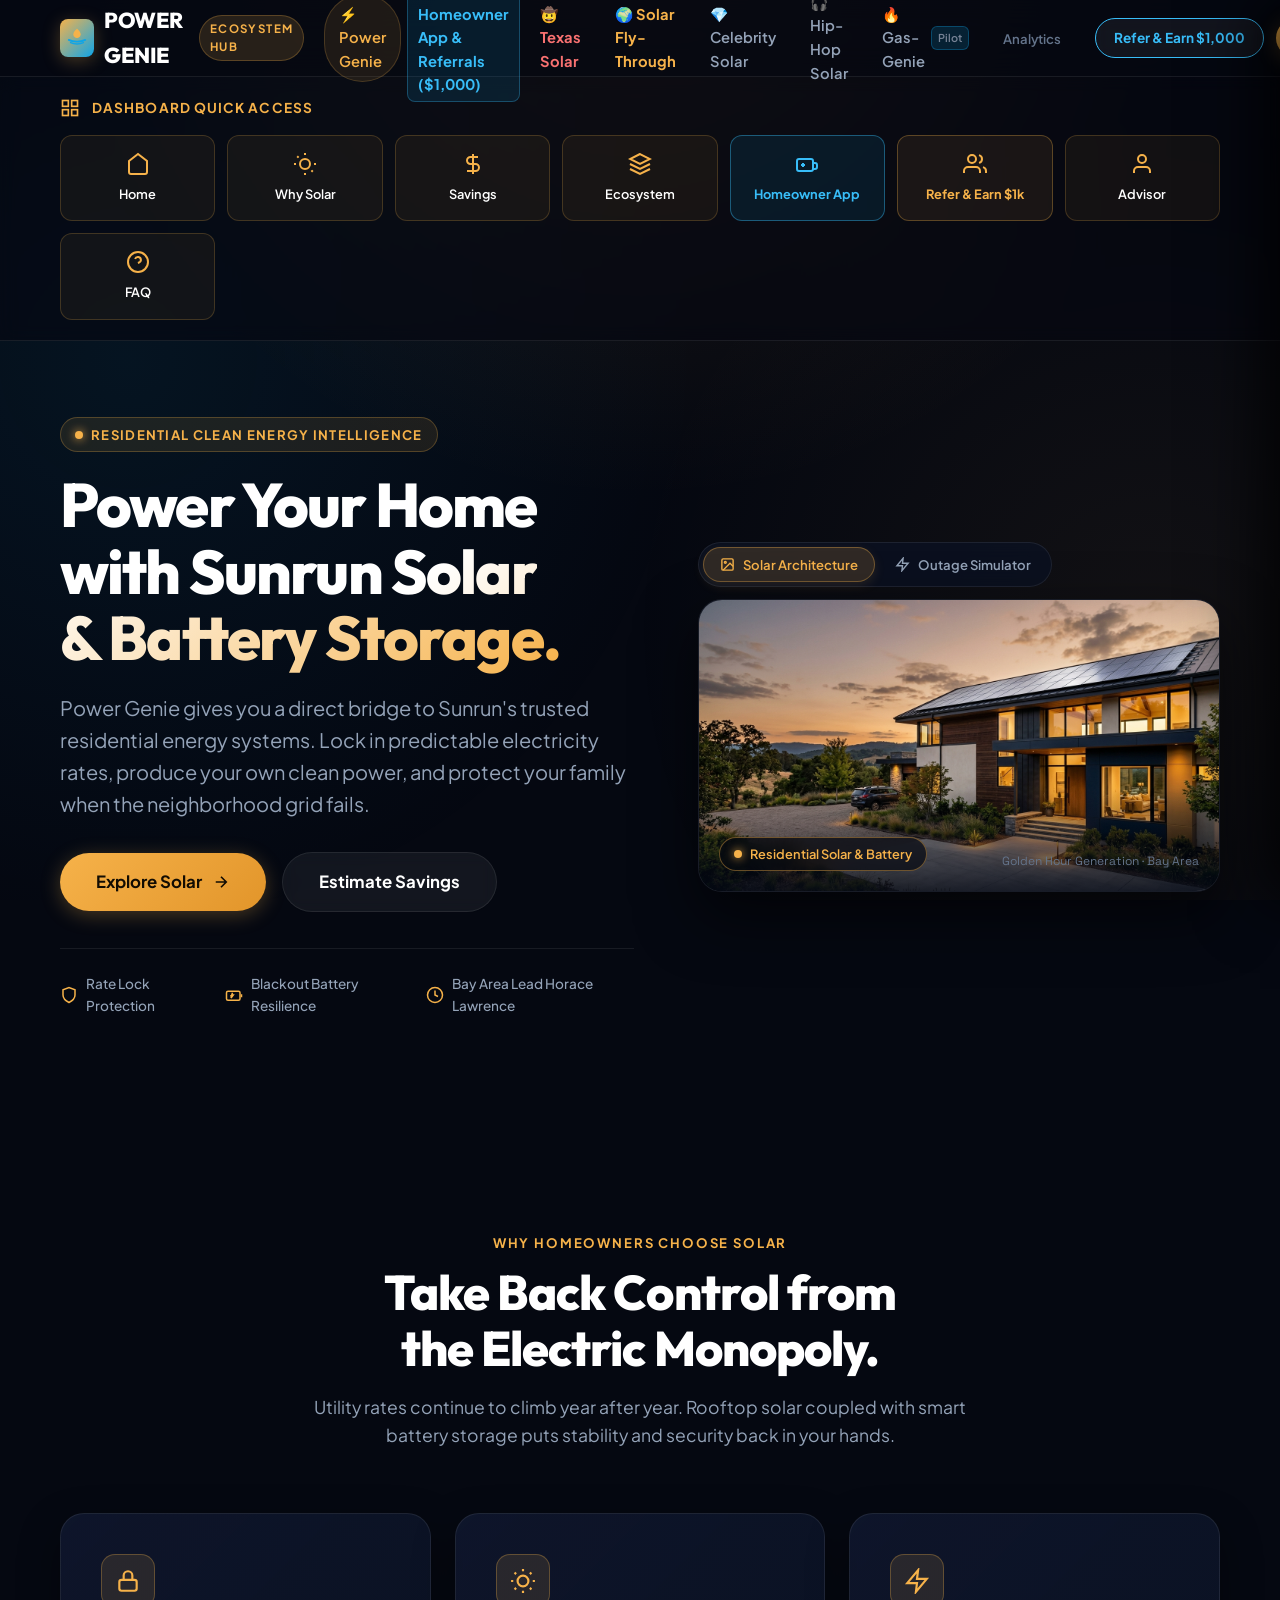
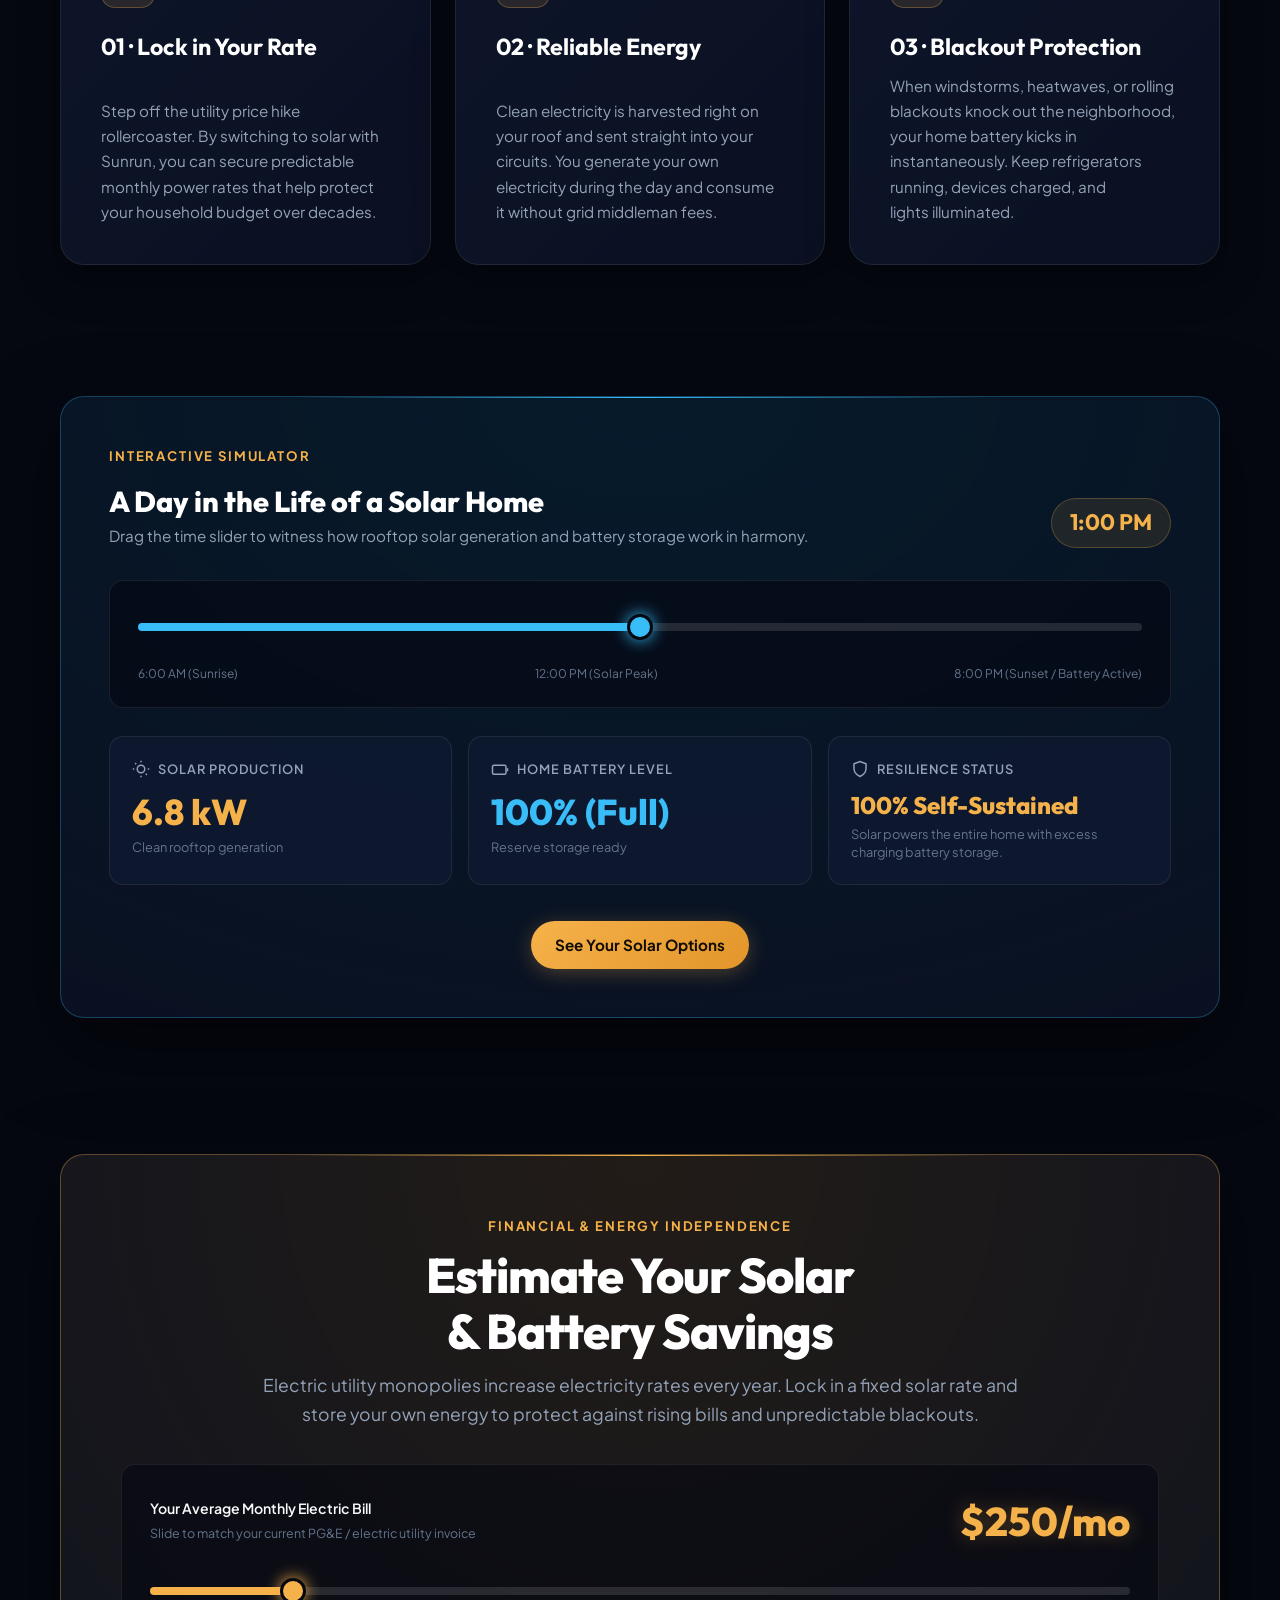
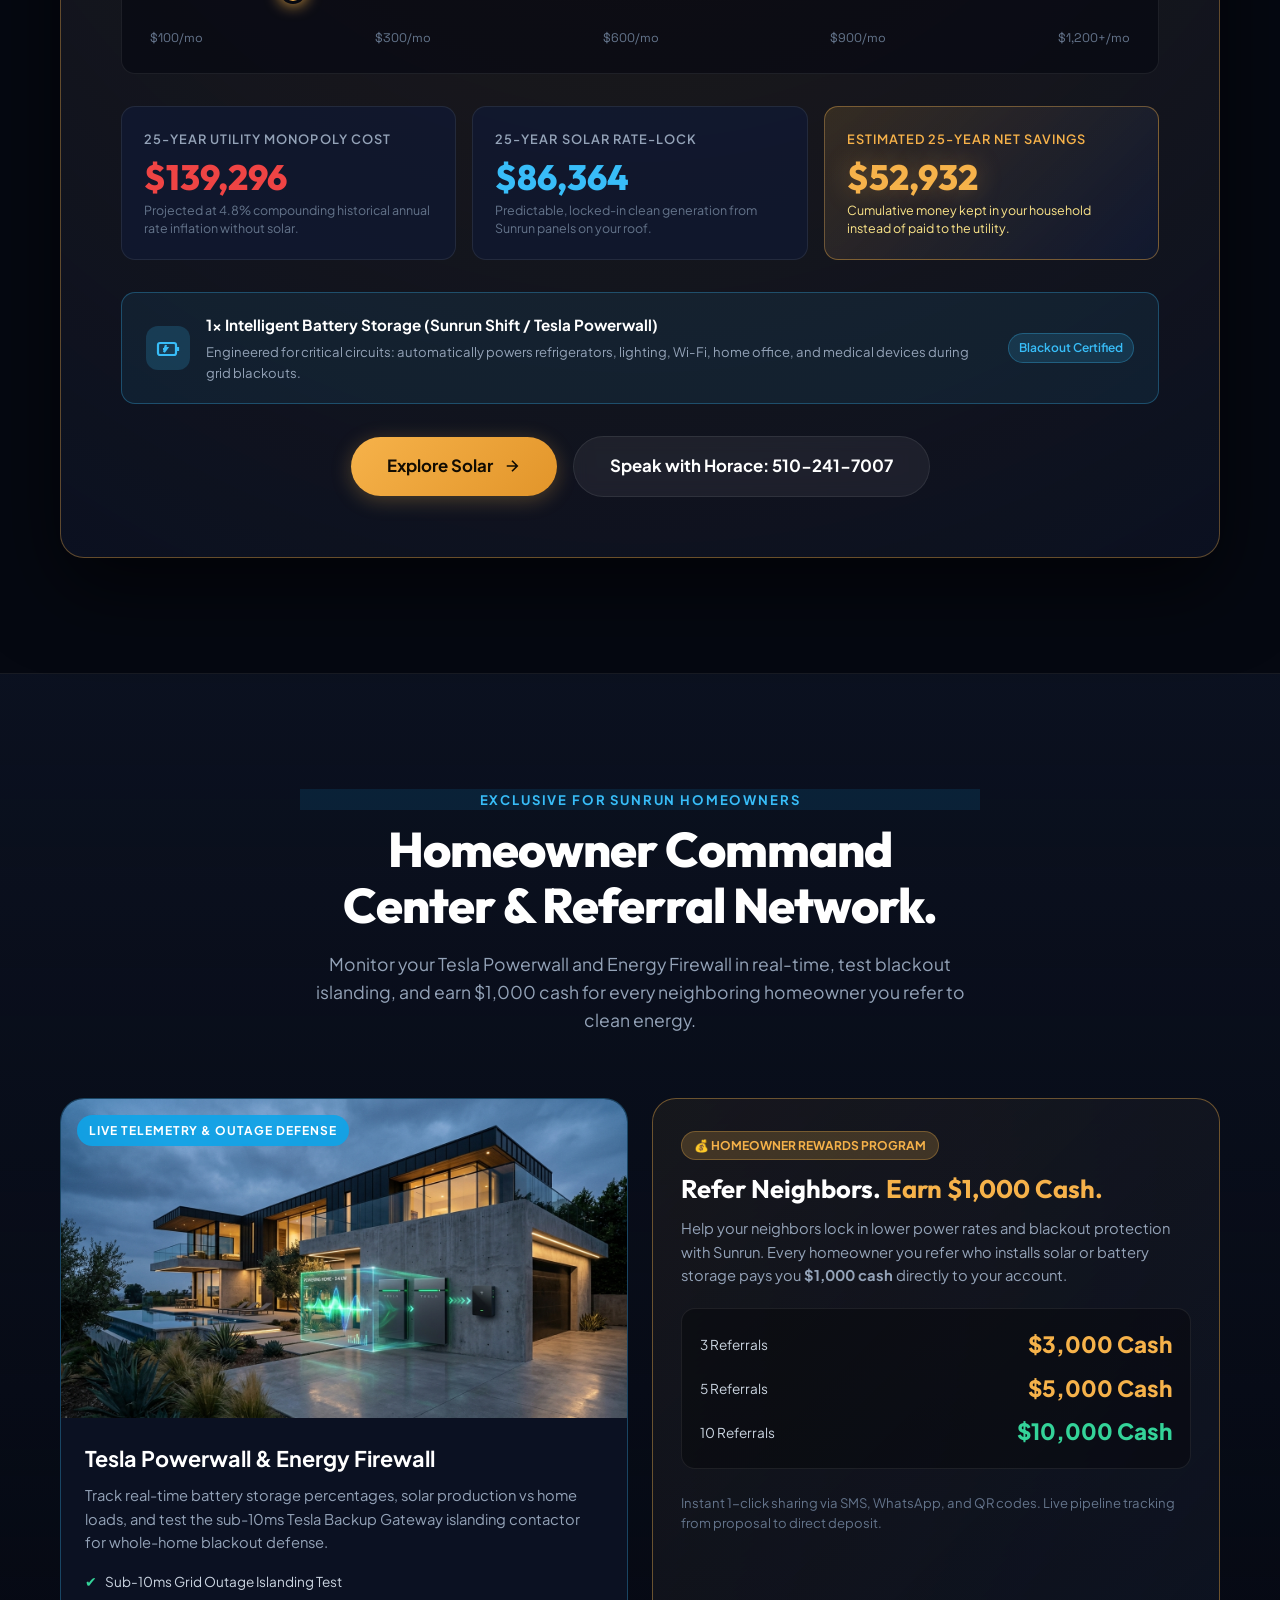
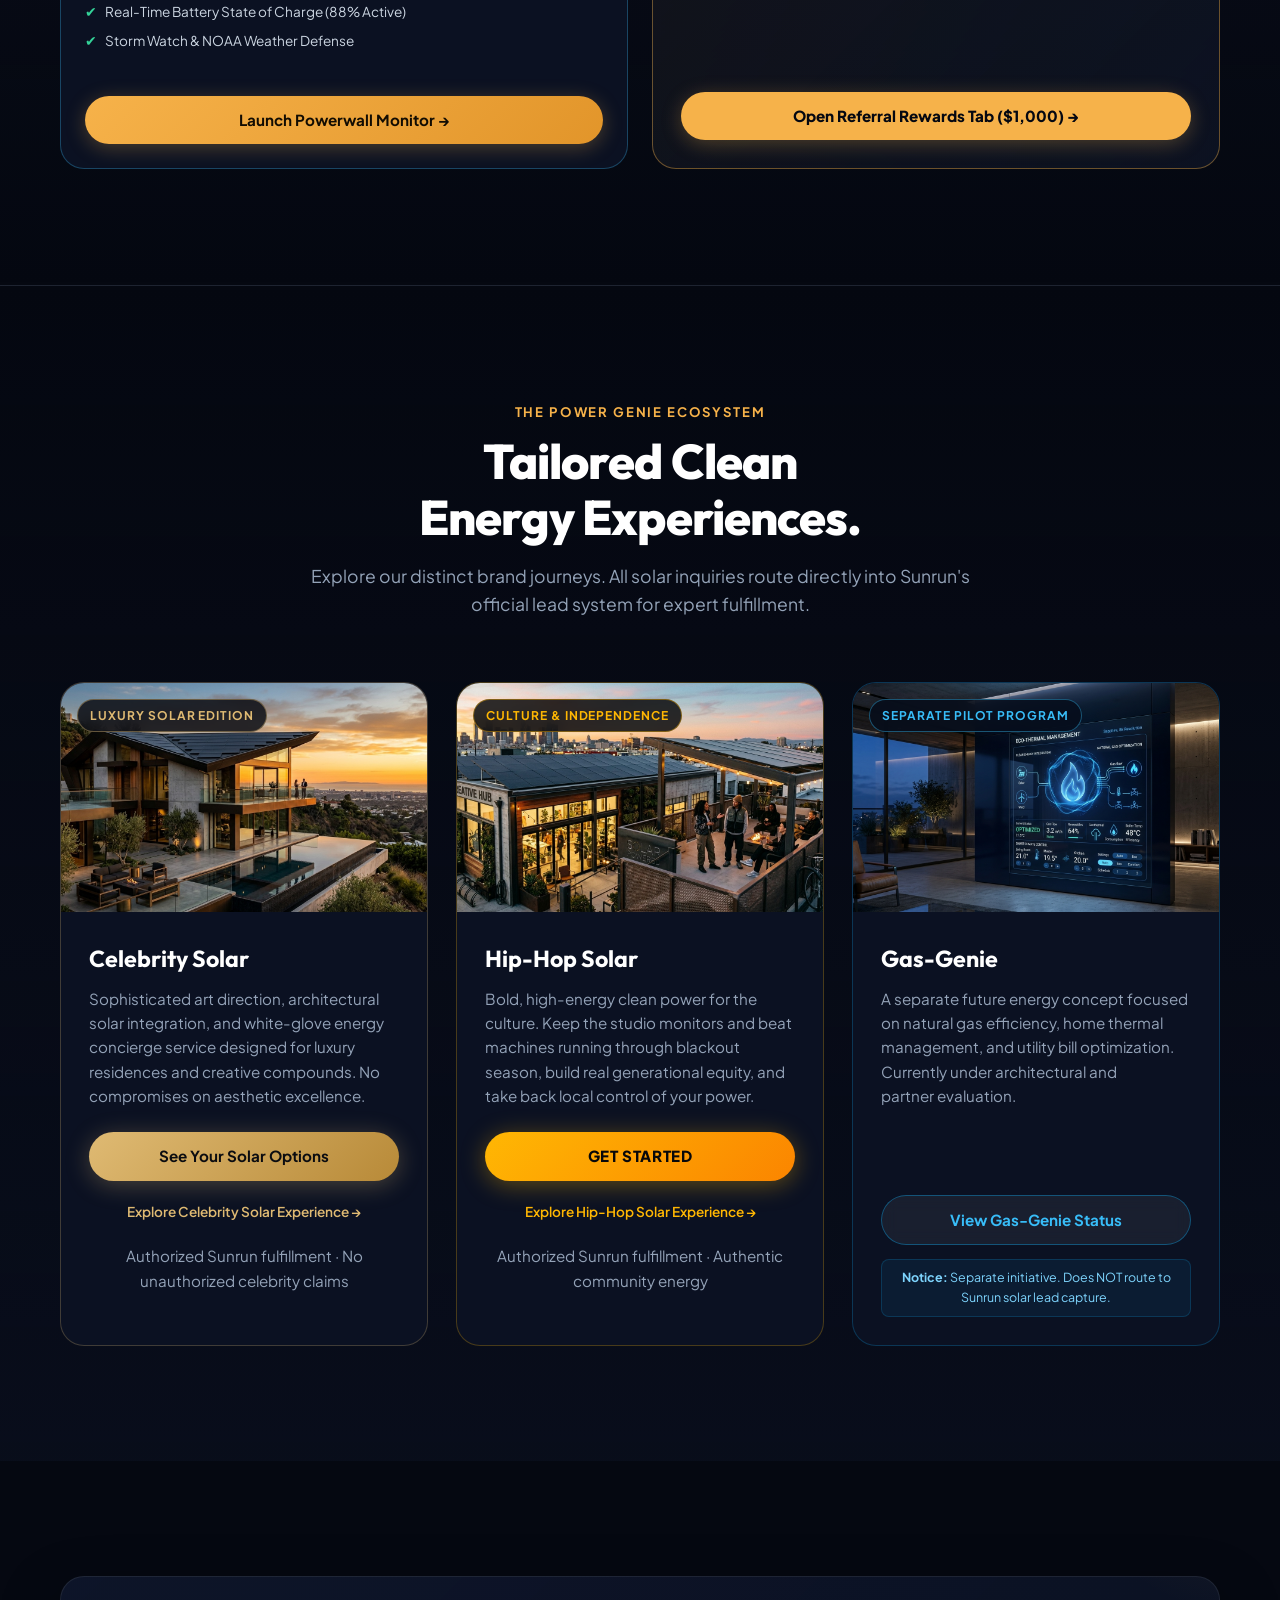
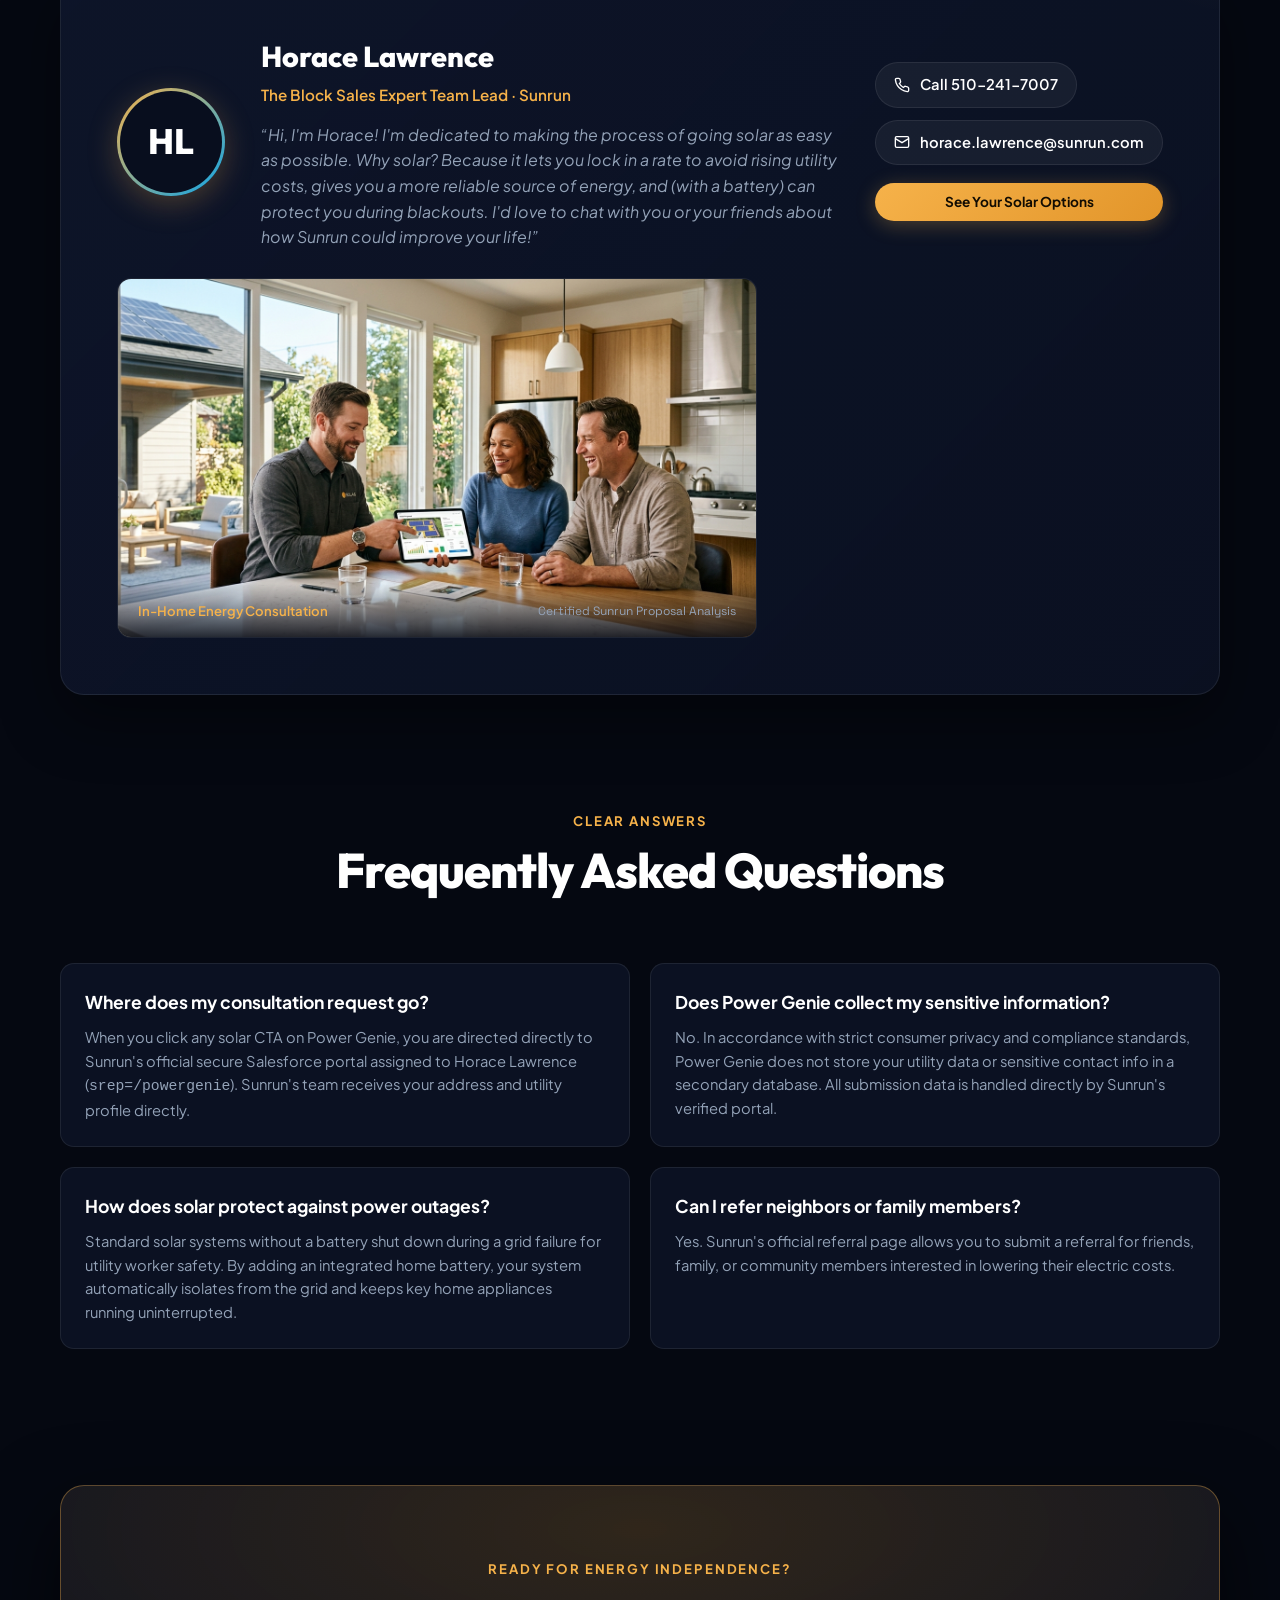
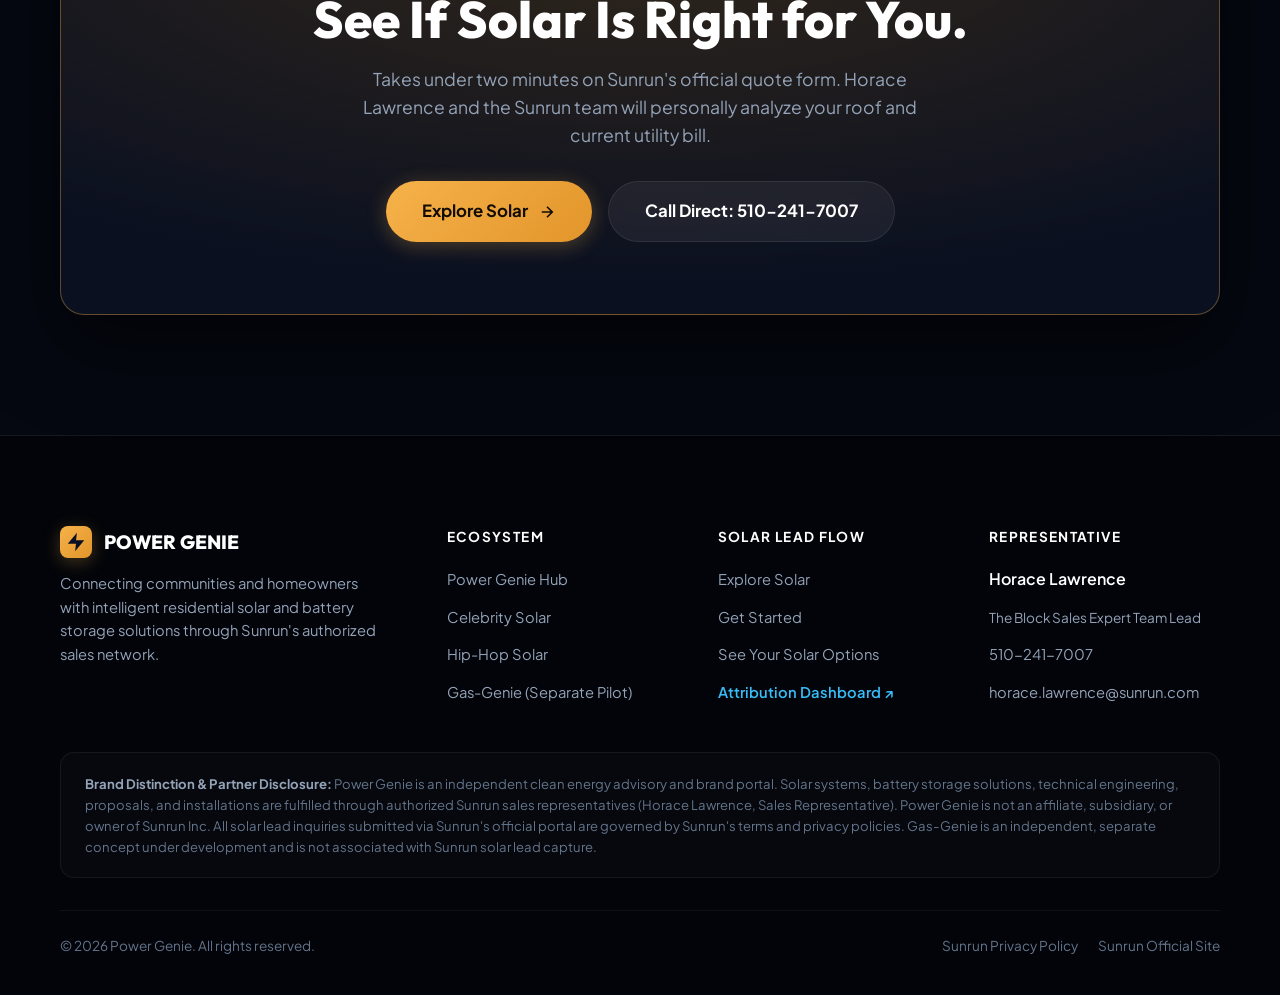
==== commit ea1b7366: "Add Homeowner App with Tesla Powerwall/Firewall monitor and ,000 referral rewards system" ====
--- a/index.html
+++ b/index.html
@@ -43,15 +43,18 @@
         </div>
 
         <nav class="nav-links" aria-label="Main Navigation">
-          <a href="index.html" class="nav-link active">Power Genie</a>
-          <a href="celebrity-solar.html" class="nav-link">Celebrity Solar</a>
-          <a href="hip-hop-solar.html" class="nav-link">Hip-Hop Solar</a>
-          <a href="gas-genie.html" class="nav-link">Gas-Genie</a>
+          <a href="index.html" class="nav-link active">⚡ Power Genie</a>
+          <a href="homeowner-app.html" class="nav-link" style="color: #38bdf8; font-weight: 700; background: rgba(14, 165, 233, 0.12); padding: 4px 10px; border-radius: 8px; border: 1px solid rgba(56, 189, 248, 0.3);">🔋 Homeowner App & Referrals ($1,000)</a>
+          <a href="texas-solar.html" class="nav-link" style="color:#f87171; font-weight:700;">🤠 Texas Solar</a>
+          <a href="scroll-world.html" class="nav-link" style="color:var(--solar-gold); font-weight:700;">🌍 Solar Fly-Through</a>
+          <a href="celebrity-solar.html" class="nav-link">💎 Celebrity Solar</a>
+          <a href="hip-hop-solar.html" class="nav-link">🎧 Hip-Hop Solar</a>
+          <a href="gas-genie.html" class="nav-link">🔥 Gas-Genie <span style="font-size:0.68rem; opacity:0.8; background:rgba(14,165,233,0.2); padding:2px 6px; border-radius:6px; border:1px solid rgba(14,165,233,0.4)">Pilot</span></a>
           <a href="attribution.html" class="nav-link" style="color: var(--text-dim); font-size: 0.82rem;">Analytics</a>
         </nav>
 
         <div class="header-cta-group">
-          <a href="#advisor" class="btn btn-secondary btn-sm">Contact Rep</a>
+          <a href="homeowner-app.html#referral-tab" class="btn btn-secondary btn-sm" style="border-color: #38bdf8; color: #38bdf8;">Refer & Earn $1,000</a>
           <!-- Centralized Solar CTA pointing to confirmed Sunrun destination -->
           <a href="https://sunrun.my.salesforce-sites.com/purl/?srep=/powergenie" class="btn btn-primary btn-sm solar-cta" data-solar-cta data-placement="nav" data-brand="power_genie" target="_blank" rel="noopener noreferrer">
             Get Started
@@ -71,14 +74,21 @@
           <svg width="16" height="16" viewBox="0 0 24 24" fill="none" stroke="currentColor" stroke-width="2.5"><path d="M18 6L6 18M6 6l12 12"/></svg>
         </button>
       </div>
-      <div style="padding:24px; display:flex; flex-direction:column; gap:12px;">
-        <a href="index.html" class="mobile-nav-item" style="color:var(--solar-gold); font-weight:700;">Power Genie</a>
-        <a href="celebrity-solar.html" class="mobile-nav-item" style="color:#dfba73;">Celebrity Solar</a>
-        <a href="hip-hop-solar.html" class="mobile-nav-item" style="color:#ffb703;">Hip-Hop Solar</a>
-        <a href="gas-genie.html" class="mobile-nav-item" style="color:#38bdf8;">Gas-Genie</a>
-        <div style="margin-top:24px; padding-top:20px; border-top:1px solid var(--border-subtle); display:flex; flex-direction:column; gap:12px;">
-          <a href="https://sunrun.my.salesforce-sites.com/purl/?srep=/powergenie" class="btn btn-primary solar-cta" data-solar-cta data-placement="mobile_nav" data-brand="power_genie" target="_blank" rel="noopener noreferrer">Explore Solar</a>
-          <a href="tel:5102417007" class="btn btn-secondary">Call 510-241-7007</a>
+      <div style="padding:24px; display:flex; flex-direction:column; gap:16px;">
+        <a href="index.html" style="color:var(--solar-gold); font-weight:700; font-size:1.1rem;">⚡ Power Genie (Solar Hub)</a>
+        <a href="homeowner-app.html" style="color:#38bdf8; font-weight:700; font-size:1.1rem; background:rgba(14,165,233,0.12); padding:8px 12px; border-radius:8px; border:1px solid rgba(56,189,248,0.3);">🔋 Homeowner App & Refer & Earn ($1,000)</a>
+        <a href="texas-solar.html" style="color:#f87171; font-weight:700; font-size:1.1rem;">🤠 Texas Solar</a>
+        <a href="scroll-world.html" style="color:var(--solar-gold); font-weight:700; font-size:1.1rem;">🌍 Solar Fly-Through (Scroll-World)</a>
+        <a href="celebrity-solar.html" style="color:#ffffff; font-weight:600; font-size:1.1rem;">💎 Celebrity Solar</a>
+        <a href="hip-hop-solar.html" style="color:#ffffff; font-weight:600; font-size:1.1rem;">🎧 Hip-Hop Solar</a>
+        <a href="gas-genie.html" style="color:#38bdf8; font-weight:600; font-size:1.1rem;">🔥 Gas-Genie (Separate Pilot)</a>
+        <a href="attribution.html" style="color:var(--text-dim); font-size:1rem;">📊 Analytics & Attribution</a>
+        <a href="#savings-estimator" style="color:#ffffff; font-weight:600; font-size:1.1rem;">💰 Savings Estimator</a>
+        <a href="#advisor" style="color:var(--text-muted); font-size:1rem; padding-top:12px; border-top:1px solid var(--border-subtle);">Meet Horace Lawrence</a>
+        <div style="margin-top:20px; display:flex; flex-direction:column; gap:10px;">
+          <a href="homeowner-app.html#referral-tab" class="btn btn-secondary" style="border-color:#38bdf8; color:#38bdf8;">Refer a Neighbor ($1,000 Payout)</a>
+          <a href="https://sunrun.my.salesforce-sites.com/purl/?srep=/powergenie" class="btn btn-primary solar-cta" data-solar-cta target="_blank" rel="noopener noreferrer">Explore Solar Options</a>
+          <a href="tel:5102417007" class="btn btn-secondary">Call Horace: 510-241-7007</a>
         </div>
       </div>
     </div>
@@ -106,6 +116,14 @@
           <a href="#ecosystem" class="dash-card" style="display: flex; flex-direction: column; align-items: center; gap: 8px; padding: 16px 12px; background: rgba(246,178,74,0.06); border: 1px solid rgba(246,178,74,0.2); border-radius: 12px; text-decoration: none; transition: all 0.2s;">
             <svg width="24" height="24" viewBox="0 0 24 24" fill="none" stroke="var(--solar-gold)" stroke-width="2"><path d="M12 2L2 7l10 5 10-5-10-5zM2 17l10 5 10-5M2 12l10 5 10-5"/></svg>
             <span style="font-size: 0.8rem; font-weight: 600; color: #fff;">Ecosystem</span>
+          </a>
+          <a href="homeowner-app.html" class="dash-card" style="display: flex; flex-direction: column; align-items: center; gap: 8px; padding: 16px 12px; background: rgba(14,165,233,0.1); border: 1px solid rgba(56,189,248,0.4); border-radius: 12px; text-decoration: none; transition: all 0.2s;">
+            <svg width="24" height="24" viewBox="0 0 24 24" fill="none" stroke="#38bdf8" stroke-width="2"><rect x="2" y="7" width="16" height="12" rx="2" ry="2"/><path d="M18 11h2a2 2 0 0 1 2 2v2a2 2 0 0 1-2 2h-2"/><line x1="6" y1="13" x2="10" y2="13"/><line x1="8" y1="11" x2="8" y2="15"/></svg>
+            <span style="font-size: 0.8rem; font-weight: 700; color: #38bdf8;">Homeowner App</span>
+          </a>
+          <a href="homeowner-app.html#referral-tab" class="dash-card" style="display: flex; flex-direction: column; align-items: center; gap: 8px; padding: 16px 12px; background: rgba(246,178,74,0.08); border: 1px solid rgba(246,178,74,0.3); border-radius: 12px; text-decoration: none; transition: all 0.2s;">
+            <svg width="24" height="24" viewBox="0 0 24 24" fill="none" stroke="var(--solar-gold)" stroke-width="2"><path d="M17 21v-2a4 4 0 0 0-4-4H5a4 4 0 0 0-4 4v2"/><circle cx="9" cy="7" r="4"/><path d="M23 21v-2a4 4 0 0 0-3-3.87"/><path d="M16 3.13a4 4 0 0 1 0 7.75"/></svg>
+            <span style="font-size: 0.8rem; font-weight: 700; color: #f6b24a;">Refer & Earn $1k</span>
           </a>
           <a href="#advisor" class="dash-card" style="display: flex; flex-direction: column; align-items: center; gap: 8px; padding: 16px 12px; background: rgba(246,178,74,0.06); border: 1px solid rgba(246,178,74,0.2); border-radius: 12px; text-decoration: none; transition: all 0.2s;">
             <svg width="24" height="24" viewBox="0 0 24 24" fill="none" stroke="var(--solar-gold)" stroke-width="2"><path d="M20 21v-2a4 4 0 0 0-4-4H8a4 4 0 0 0-4 4v2"/><circle cx="12" cy="7" r="4"/></svg>
@@ -394,6 +412,91 @@
         </div>
       </section>
 
+      <!-- HOMEOWNER APP & REFERRAL SYSTEM SHOWCASE -->
+      <section class="section" id="homeowner-portal" style="background: linear-gradient(180deg, rgba(14,21,38,0.7) 0%, transparent 100%); border-top: 1px solid var(--border-subtle); border-bottom: 1px solid var(--border-subtle);">
+        <div class="container">
+          <div class="section-header">
+            <span class="section-eyebrow" style="color:#38bdf8; border-color:rgba(56,189,248,0.3); background:rgba(14,165,233,0.12);">Exclusive for Sunrun Homeowners</span>
+            <h2 class="section-title">Homeowner Command Center & Referral Network.</h2>
+            <p class="section-desc">Monitor your Tesla Powerwall and Energy Firewall in real-time, test blackout islanding, and earn $1,000 cash for every neighboring homeowner you refer to clean energy.</p>
+          </div>
+
+          <div style="display:grid; grid-template-columns: repeat(auto-fit, minmax(320px, 1fr)); gap:24px; align-items:stretch;">
+            <!-- Card 1: Tesla Powerwall & Energy Firewall -->
+            <div class="ecosystem-card" style="border-color:rgba(56,189,248,0.3); display:flex; flex-direction:column; justify-content:space-between;">
+              <div>
+                <div class="ecosystem-media" style="aspect-ratio:16/9; overflow:hidden; position:relative;">
+                  <span class="ecosystem-badge-overlay" style="background:rgba(14,165,233,0.9); color:#fff;">Live Telemetry & Outage Defense</span>
+                  <img src="assets/tesla-powerwall-home.jpg" alt="Tesla Powerwall 3 and Energy Firewall on luxury home" loading="lazy" width="1280" height="720" style="width:100%; height:100%; object-fit:cover;">
+                </div>
+                <div style="padding:24px;">
+                  <h3 style="font-size:1.35rem; color:#fff; margin-bottom:8px;">Tesla Powerwall & Energy Firewall</h3>
+                  <p style="font-size:0.92rem; color:var(--text-muted); line-height:1.6; margin-bottom:16px;">
+                    Track real-time battery storage percentages, solar production vs home loads, and test the sub-10ms Tesla Backup Gateway islanding contactor for whole-home blackout defense.
+                  </p>
+                  <ul style="list-style:none; padding:0; margin:0 0 20px 0; display:flex; flex-direction:column; gap:8px; font-size:0.85rem; color:#cbd5e1;">
+                    <li style="display:flex; align-items:center; gap:8px;">
+                      <span style="color:#34d399;">✔</span> Sub-10ms Grid Outage Islanding Test
+                    </li>
+                    <li style="display:flex; align-items:center; gap:8px;">
+                      <span style="color:#34d399;">✔</span> Real-Time Battery State of Charge (88% Active)
+                    </li>
+                    <li style="display:flex; align-items:center; gap:8px;">
+                      <span style="color:#34d399;">✔</span> Storm Watch & NOAA Weather Defense
+                    </li>
+                  </ul>
+                </div>
+              </div>
+              <div style="padding: 0 24px 24px 24px;">
+                <a href="homeowner-app.html" class="btn btn-primary" style="width:100%; justify-content:center; font-weight:700;">
+                  Launch Powerwall Monitor →
+                </a>
+              </div>
+            </div>
+
+            <!-- Card 2: Homeowner Referral System -->
+            <div class="ecosystem-card" style="border-color:rgba(246,178,74,0.4); background:linear-gradient(135deg, rgba(246,178,74,0.06) 0%, rgba(14,21,38,0.8) 100%); display:flex; flex-direction:column; justify-content:space-between;">
+              <div style="padding:32px 28px;">
+                <div style="display:inline-flex; align-items:center; gap:6px; background:rgba(246,178,74,0.2); color:#f6b24a; padding:4px 12px; border-radius:9999px; font-size:0.75rem; font-weight:700; text-transform:uppercase; margin-bottom:14px; border:1px solid rgba(246,178,74,0.3);">
+                  💰 Homeowner Rewards Program
+                </div>
+                <h3 style="font-size:1.6rem; color:#fff; font-family:var(--font-display, sans-serif); line-height:1.2; margin-bottom:12px;">
+                  Refer Neighbors. <span style="color:#f6b24a;">Earn $1,000 Cash.</span>
+                </h3>
+                <p style="font-size:0.92rem; color:var(--text-muted); line-height:1.6; margin-bottom:20px;">
+                  Help your neighbors lock in lower power rates and blackout protection with Sunrun. Every homeowner you refer who installs solar or battery storage pays you <strong>$1,000 cash</strong> directly to your account.
+                </p>
+
+                <div style="background:rgba(0,0,0,0.3); border:1px solid rgba(255,255,255,0.08); border-radius:14px; padding:18px; margin-bottom:24px;">
+                  <div style="display:flex; justify-content:space-between; align-items:center; margin-bottom:8px;">
+                    <span style="font-size:0.85rem; color:#cbd5e1;">3 Referrals</span>
+                    <span style="font-size:1.4rem; font-weight:800; color:#f6b24a;">$3,000 Cash</span>
+                  </div>
+                  <div style="display:flex; justify-content:space-between; align-items:center; margin-bottom:8px;">
+                    <span style="font-size:0.85rem; color:#cbd5e1;">5 Referrals</span>
+                    <span style="font-size:1.4rem; font-weight:800; color:#f6b24a;">$5,000 Cash</span>
+                  </div>
+                  <div style="display:flex; justify-content:space-between; align-items:center;">
+                    <span style="font-size:0.85rem; color:#cbd5e1;">10 Referrals</span>
+                    <span style="font-size:1.4rem; font-weight:800; color:#34d399;">$10,000 Cash</span>
+                  </div>
+                </div>
+
+                <div style="font-size:0.82rem; color:var(--text-dim); line-height:1.5;">
+                  Instant 1-click sharing via SMS, WhatsApp, and QR codes. Live pipeline tracking from proposal to direct deposit.
+                </div>
+              </div>
+
+              <div style="padding: 0 28px 28px 28px;">
+                <a href="homeowner-app.html#referral-tab" class="btn btn-primary" style="width:100%; justify-content:center; background:#f6b24a; color:#050811; border-color:#f6b24a; font-weight:800;">
+                  Open Referral Rewards Tab ($1,000) →
+                </a>
+              </div>
+            </div>
+          </div>
+        </div>
+      </section>
+
       <!-- ECOSYSTEM SHOWCASE SECTION -->
       <section class="section" id="ecosystem" style="background: linear-gradient(180deg, transparent 0%, rgba(11,17,34,0.6) 100%);">
         <div class="container">
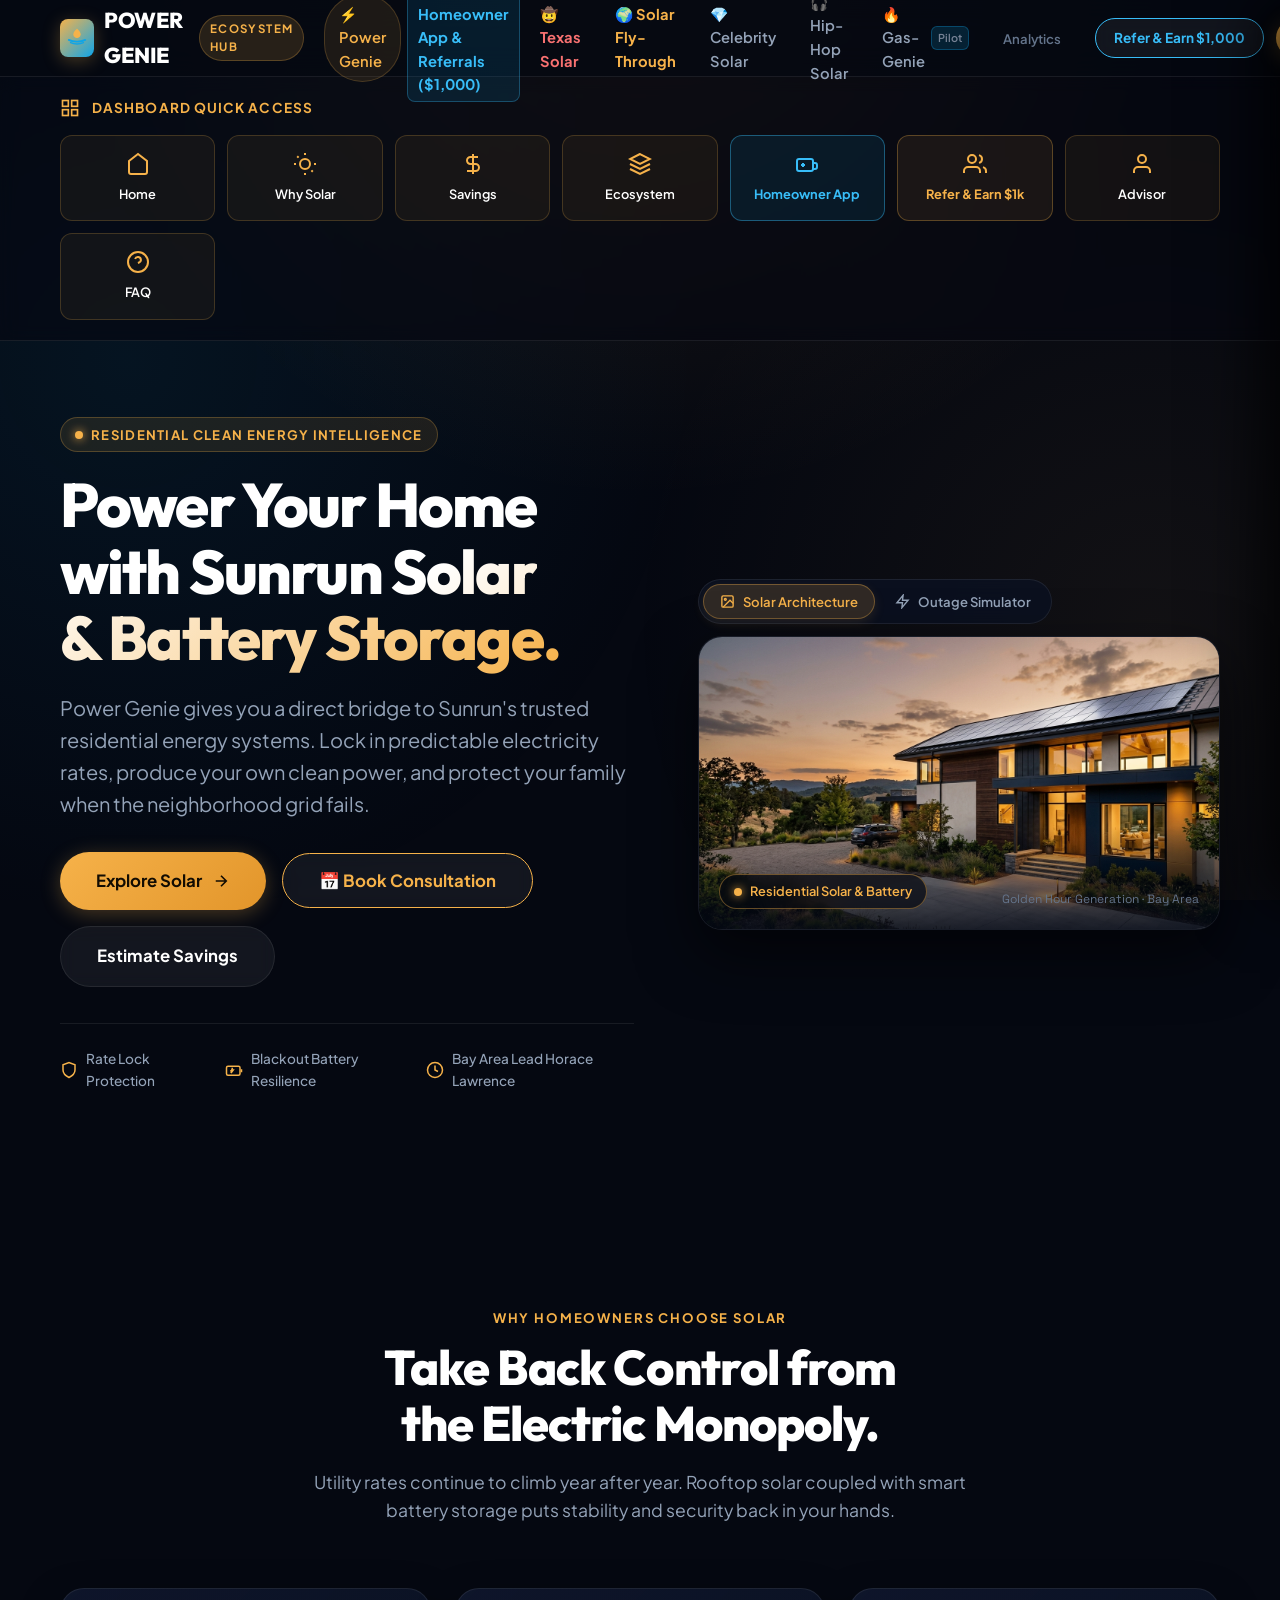
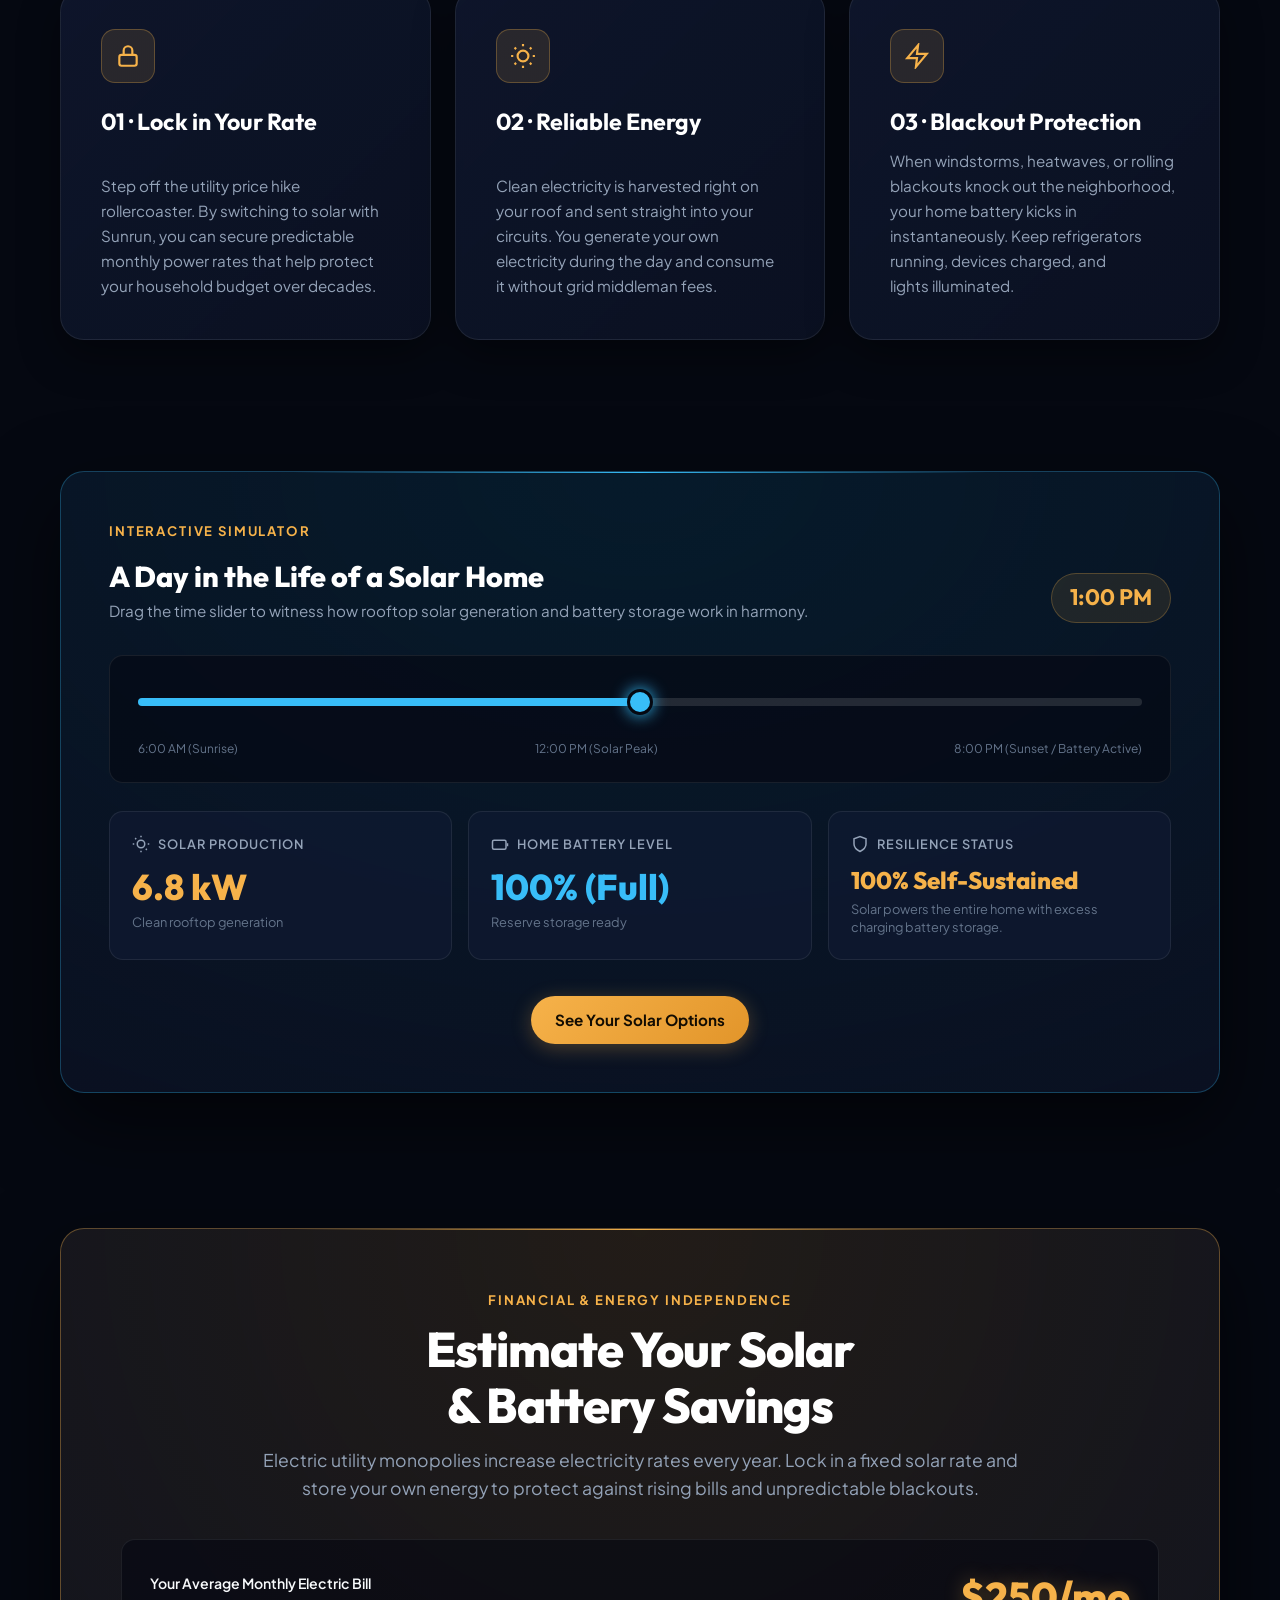
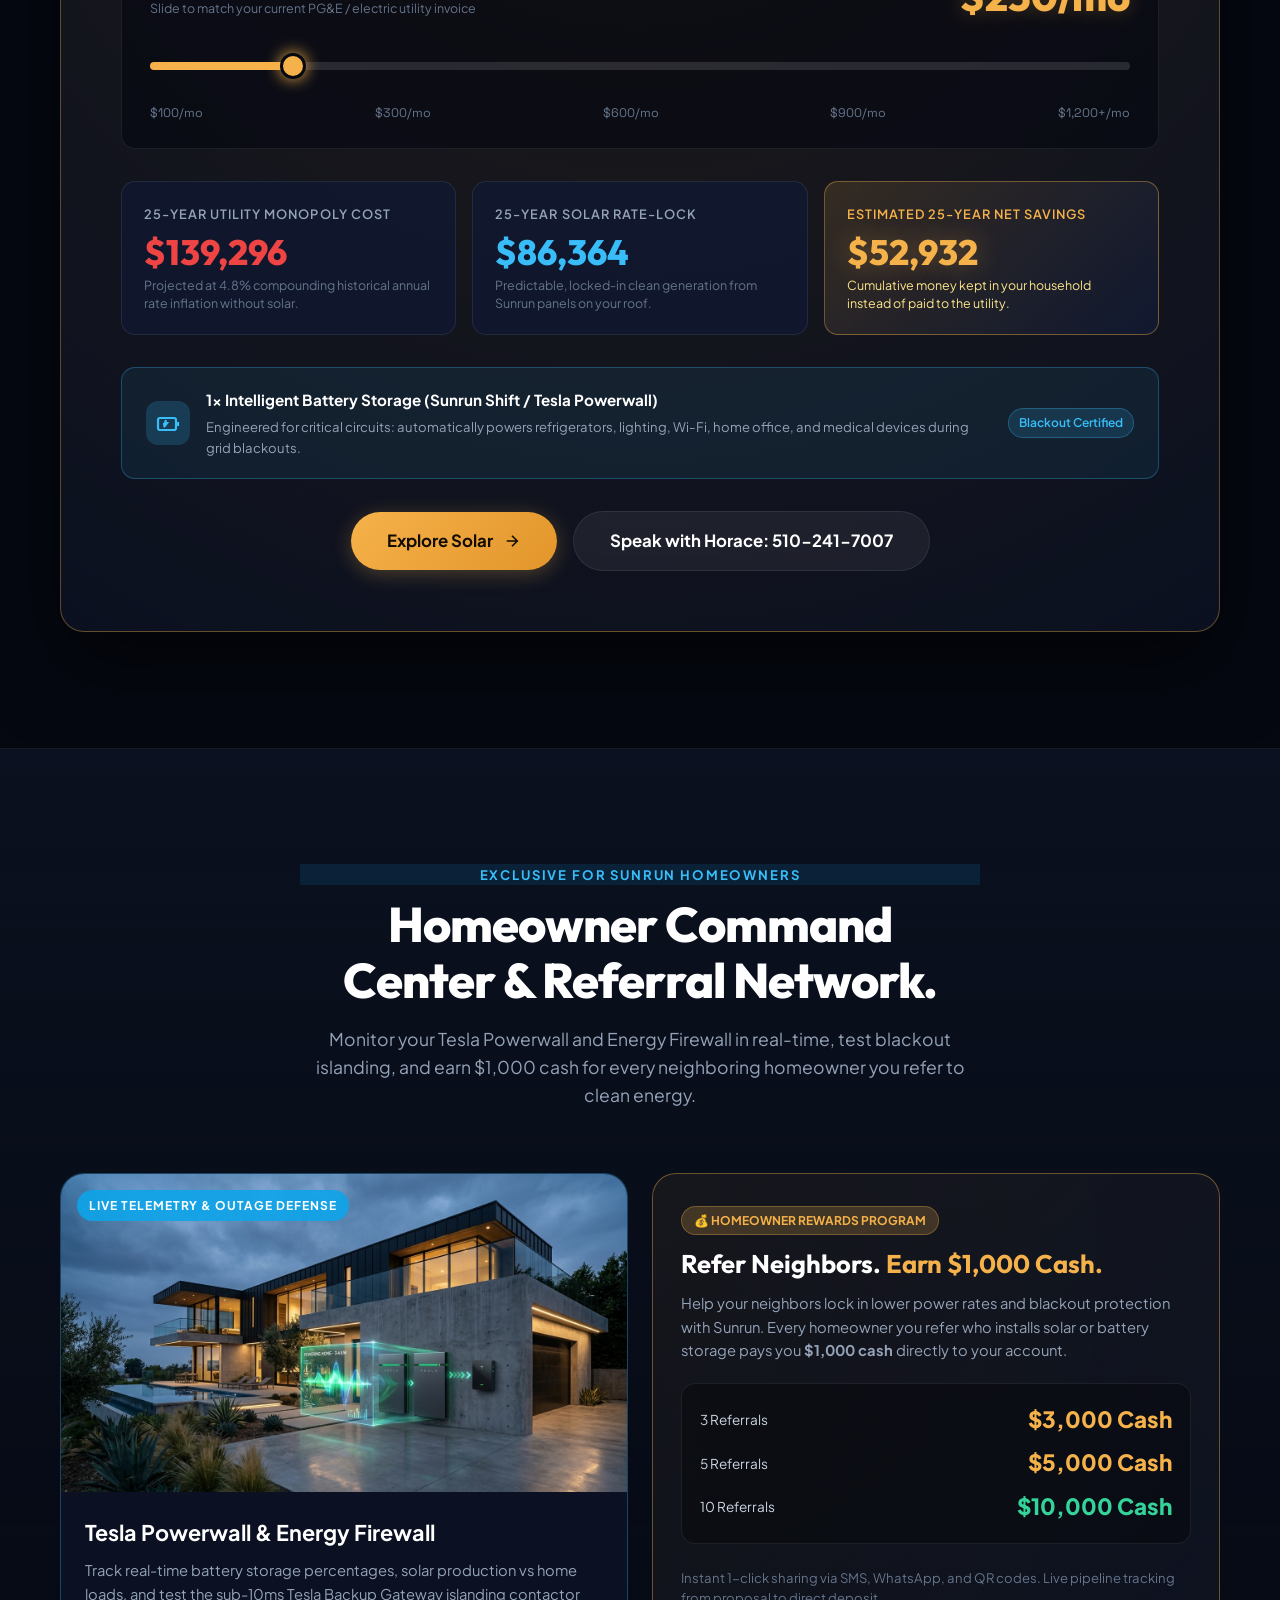
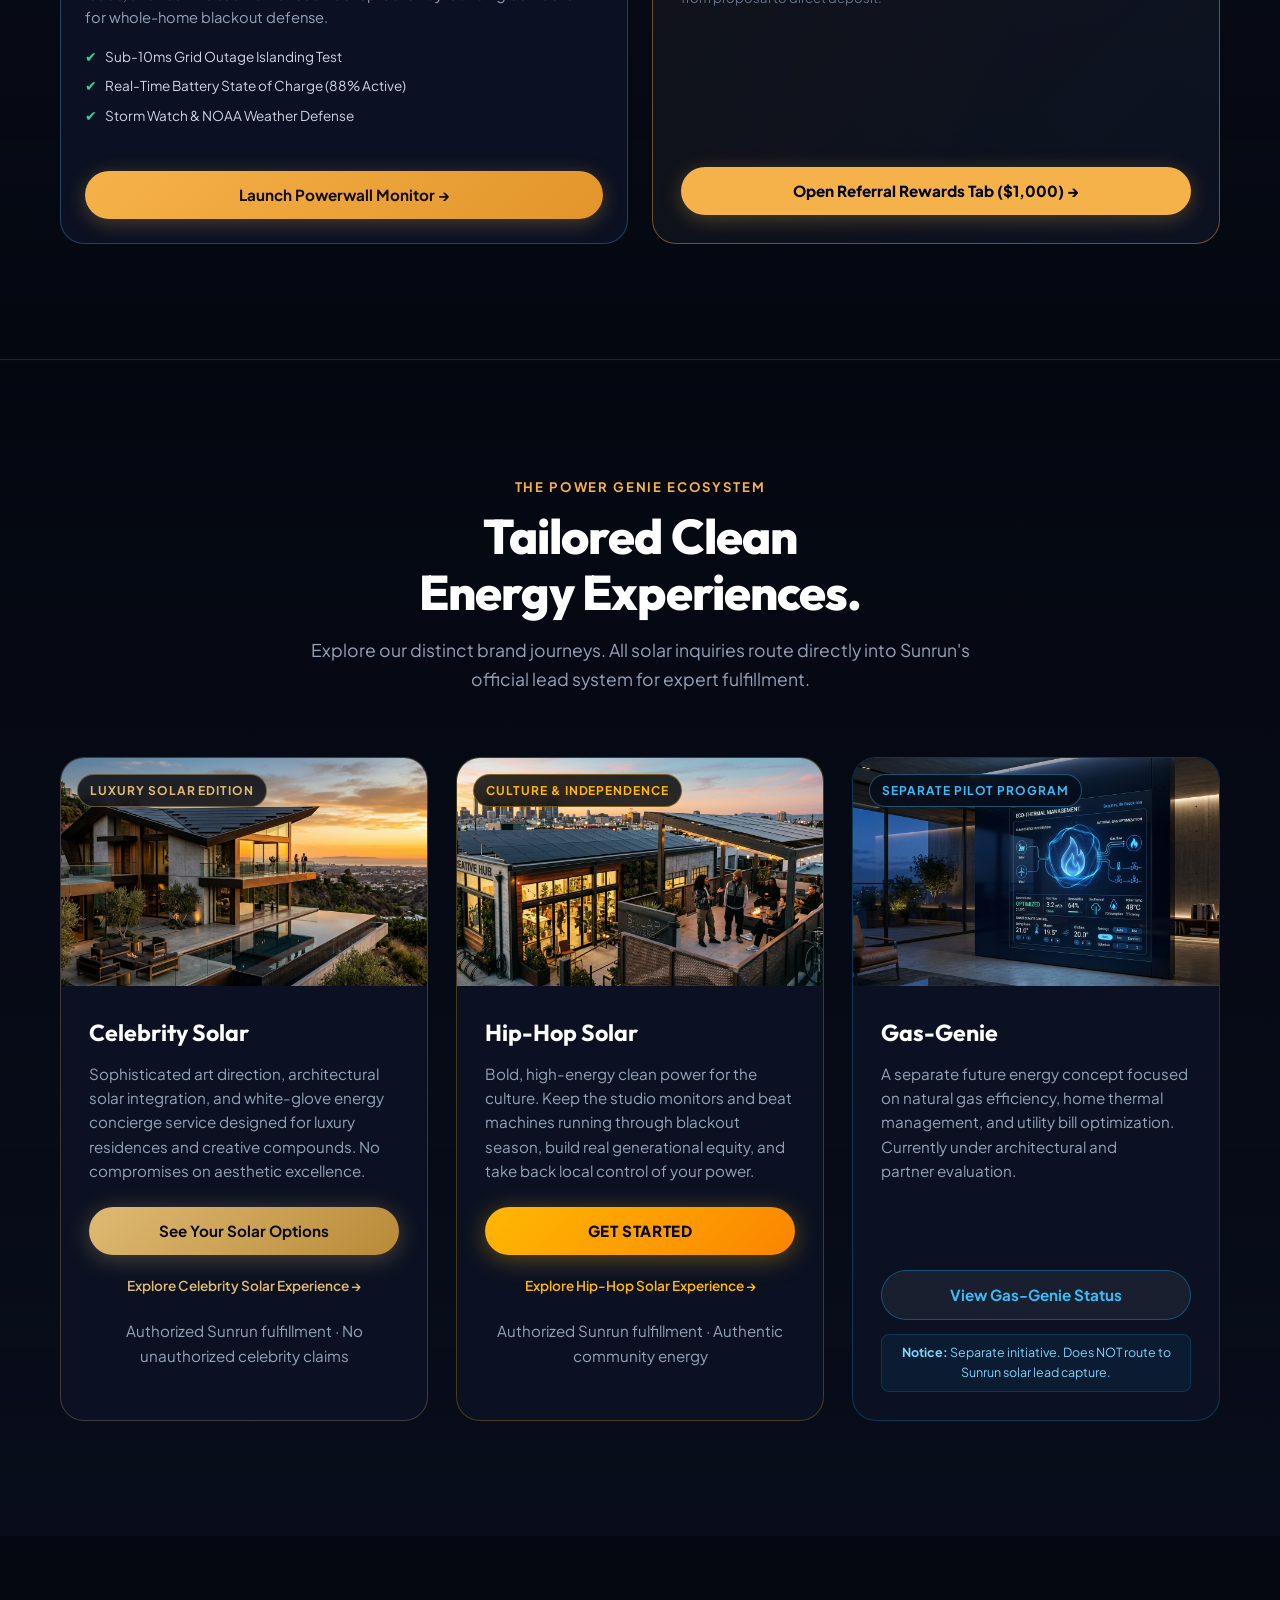
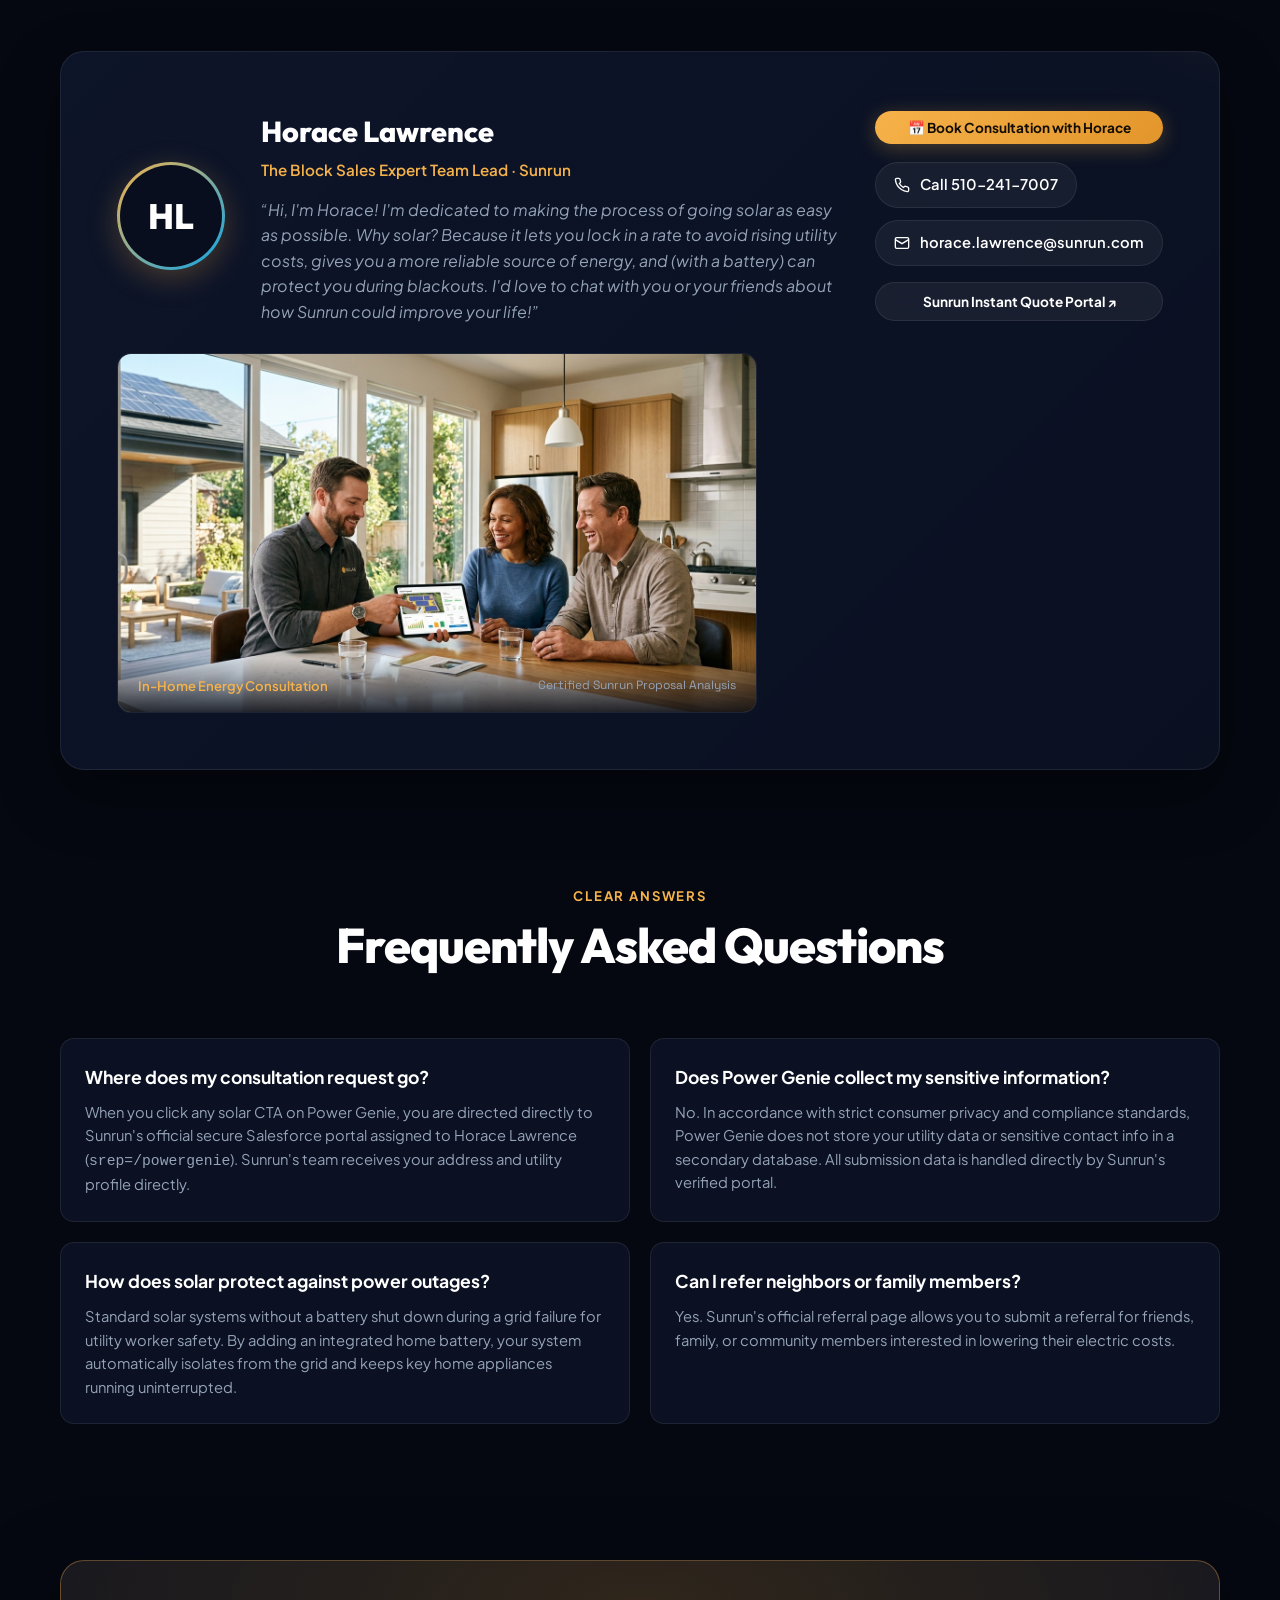
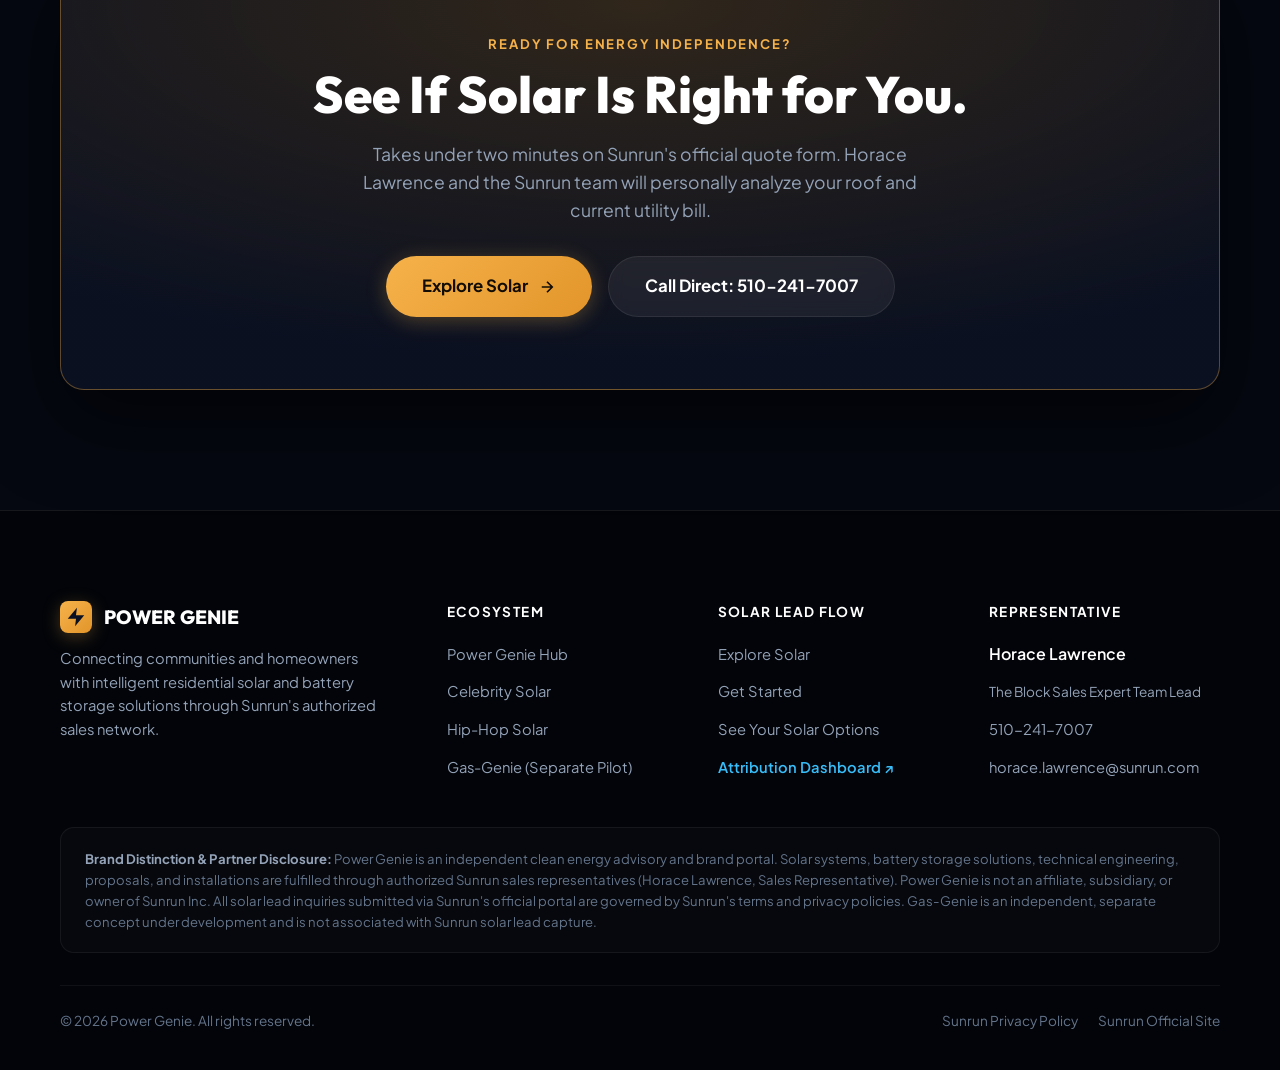
==== commit 87970a34: "fix: booking engine modal, Horace Lawrence advisor portal, smooth desktop scroll, mobile declutterin" ====
--- a/index.html
+++ b/index.html
@@ -18,6 +18,7 @@
   <!-- Centralized Configuration & Interactive Logic -->
   <script type="module" src="assets/config.js"></script>
   <script type="module" src="assets/analytics.js"></script>
+  <script type="module" src="assets/booking-engine.js"></script>
   <script type="module" src="assets/powergenie.js"></script>
 </head>
 <body>
@@ -158,6 +159,9 @@
                 Explore Solar
                 <svg viewBox="0 0 24 24" width="18" height="18" fill="none" stroke="currentColor" stroke-width="2.2"><path d="M5 12h14M12 5l7 7-7 7"/></svg>
               </a>
+              <button type="button" class="btn btn-secondary btn-lg btn-book-consultation" data-book-consultation data-consult-type="virtual" style="border-color:#f6b24a; color:#f6b24a;">
+                📅 Book Consultation
+              </button>
               <a href="#savings-estimator" class="btn btn-secondary btn-lg">
                 Estimate Savings
               </a>
@@ -593,6 +597,9 @@
                 </blockquote>
               </div>
               <div class="rep-contact-links">
+                <button type="button" class="btn btn-primary btn-sm" data-book-consultation data-consult-type="phone" style="width:100%; margin-bottom:6px; font-weight:700;">
+                  📅 Book Consultation with Horace
+                </button>
                 <a href="tel:5102417007" class="rep-contact-btn">
                   <svg viewBox="0 0 24 24" fill="none" stroke="currentColor" stroke-width="2"><path d="M22 16.9v3a2 2 0 0 1-2.2 2 19.8 19.8 0 0 1-8.6-3.1 19.5 19.5 0 0 1-6-6A19.8 19.8 0 0 1 2.1 4.2 2 2 0 0 1 4.1 2h3a2 2 0 0 1 2 1.7c.1.9.4 1.8.7 2.7a2 2 0 0 1-.5 2.1L8 9.8a16 16 0 0 0 6 6l1.3-1.3a2 2 0 0 1 2.1-.4c.9.3 1.8.6 2.7.7a2 2 0 0 1 1.7 2z"/></svg>
                   Call 510-241-7007
@@ -601,8 +608,8 @@
                   <svg viewBox="0 0 24 24" fill="none" stroke="currentColor" stroke-width="2"><rect x="2" y="4" width="20" height="16" rx="2"/><path d="m22 7-10 6L2 7"/></svg>
                   horace.lawrence@sunrun.com
                 </a>
-                <a href="https://sunrun.my.salesforce-sites.com/purl/?srep=/powergenie" class="btn btn-primary btn-sm solar-cta" data-solar-cta data-placement="advisor" data-brand="power_genie" target="_blank" rel="noopener noreferrer" style="margin-top:6px; width:100%;">
-                  See Your Solar Options
+                <a href="https://sunrun.my.salesforce-sites.com/purl/?srep=/powergenie" class="btn btn-secondary btn-sm solar-cta" data-solar-cta data-placement="advisor" data-brand="power_genie" target="_blank" rel="noopener noreferrer" style="margin-top:4px; width:100%;">
+                  Sunrun Instant Quote Portal ↗
                 </a>
               </div>
             </div>
--- a/assets/powergenie.css
+++ b/assets/powergenie.css
@@ -57,12 +57,17 @@
 }
 
 html {
-  scroll-behavior: smooth;
   color-scheme: dark;
   background-color: var(--bg-deep);
   accent-color: var(--solar-gold);
   scrollbar-color: var(--scrollbar-thumb) var(--scrollbar-track);
   scrollbar-width: thin;
+  overflow-x: clip;
+}
+
+/* Section scroll anchor offset for smooth navigation */
+:target {
+  scroll-margin-top: 92px;
 }
 
 /* Legacy scrollbar fallback for WebKit/Blink browsers without standard scrollbar-color */
@@ -92,7 +97,7 @@
   color: var(--text-main);
   line-height: 1.6;
   -webkit-font-smoothing: antialiased;
-  overflow-x: hidden;
+  overflow-x: clip;
   position: relative;
   overflow-wrap: break-word;
 }
@@ -202,6 +207,9 @@
   inset: 0;
   pointer-events: none;
   z-index: 0;
+  transform: translateZ(0);
+  will-change: transform;
+  backface-visibility: hidden;
   background:
     radial-gradient(circle at 50% -10%, rgba(246, 178, 74, 0.12) 0%, transparent 50%),
     radial-gradient(circle at 10% 40%, rgba(14, 165, 233, 0.08) 0%, transparent 45%),
@@ -228,11 +236,12 @@
   position: sticky;
   top: 0;
   z-index: 100;
-  background: rgba(5, 8, 17, 0.85);
+  background: rgba(5, 8, 17, 0.9);
   backdrop-filter: blur(16px);
   -webkit-backdrop-filter: blur(16px);
   border-bottom: 1px solid var(--border-subtle);
-  transition: all 0.3s var(--ease-smooth);
+  transform: translateZ(0);
+  transition: background-color 0.2s ease, border-color 0.2s ease;
 }
 
 .header-inner {
@@ -2111,23 +2120,50 @@
 }
 
 /* ==========================================================================
-   RESPONSIVE MEDIA QUERIES
+   RESPONSIVE MEDIA QUERIES & MOBILE DECLUTTERING
    ========================================================================== */
+@media (max-width: 980px) {
+  .hero-layout {
+    grid-template-columns: 1fr !important;
+    gap: 32px !important;
+  }
+  .pillars-grid, .ecosystem-grid, .faq-grid {
+    grid-template-columns: 1fr !important;
+  }
+  .rep-grid {
+    grid-template-columns: 1fr !important;
+    text-align: center;
+  }
+  .rep-avatar-wrap {
+    margin: 0 auto;
+  }
+  .rep-quote {
+    margin: 0 auto;
+  }
+  .footer-top {
+    grid-template-columns: 1fr 1fr;
+    gap: 28px;
+  }
+  .sim-grid {
+    grid-template-columns: 1fr;
+  }
+}
+
 @media (max-width: 860px) {
   .nav-links {
     display: none !important;
   }
 
   .mobile-nav-toggle {
-    display: inline-flex;
+    display: inline-flex !important;
   }
 
   .header-cta-group .btn-sm {
-    display: none;
+    display: none !important;
   }
 
   .mobile-sticky-bar {
-    display: block;
+    display: block !important;
   }
 
   body {
@@ -2141,51 +2177,357 @@
 
   .view-tab-btn {
     flex: 1;
-    min-width: 140px;
+    min-width: 120px;
     text-align: center;
-    padding: 9px 12px;
-    font-size: 0.82rem;
+    padding: 8px 10px;
+    font-size: 0.8rem;
   }
 }
 
 @media (max-width: 640px) {
+  :root {
+    --pad-x: 16px;
+  }
+
+  .container {
+    padding-left: 16px !important;
+    padding-right: 16px !important;
+  }
+
+  .section, section {
+    padding-top: 36px !important;
+    padding-bottom: 36px !important;
+  }
+
+  .section-header {
+    margin-bottom: 22px !important;
+  }
+
+  .section-eyebrow {
+    font-size: 0.72rem !important;
+    letter-spacing: 0.08em !important;
+    margin-bottom: 6px !important;
+  }
+
+  .section-title {
+    font-size: clamp(1.45rem, 5.6vw, 1.95rem) !important;
+    line-height: 1.22 !important;
+    letter-spacing: -0.015em !important;
+    margin-bottom: 8px !important;
+    text-wrap: balance !important;
+  }
+
+  .section-desc {
+    font-size: 0.88rem !important;
+    line-height: 1.55 !important;
+    color: var(--text-muted) !important;
+  }
+
+  /* Hero Section Decluttering */
+  .hero-section {
+    padding-top: 24px !important;
+    padding-bottom: 32px !important;
+  }
+
+  .hero-title {
+    font-size: clamp(1.7rem, 6.8vw, 2.2rem) !important;
+    line-height: 1.2 !important;
+    letter-spacing: -0.02em !important;
+    margin-bottom: 12px !important;
+    text-wrap: balance !important;
+  }
+
+  .hero-subtitle {
+    font-size: 0.94rem !important;
+    line-height: 1.55 !important;
+    margin-bottom: 20px !important;
+    color: #cbd5e1 !important;
+  }
+
+  .hero-tag {
+    font-size: 0.72rem !important;
+    padding: 4px 10px !important;
+    margin-bottom: 12px !important;
+    letter-spacing: 0.06em !important;
+  }
+
+  .hero-actions {
+    display: flex !important;
+    flex-direction: column !important;
+    width: 100% !important;
+    gap: 10px !important;
+    margin-bottom: 22px !important;
+  }
+
+  .hero-actions .btn {
+    width: 100% !important;
+    justify-content: center !important;
+    padding: 13px 20px !important;
+    font-size: 0.92rem !important;
+    white-space: normal !important;
+    text-align: center !important;
+  }
+
+  .hero-trust-row {
+    display: grid !important;
+    grid-template-columns: 1fr 1fr !important;
+    gap: 10px 12px !important;
+    padding-top: 14px !important;
+  }
+
+  .trust-item {
+    font-size: 0.76rem !important;
+    gap: 6px !important;
+  }
+
+  /* Quick Access Nav Rail on Mobile */
+  .dashboard-nav {
+    padding: 12px 0 6px !important;
+  }
+
+  .dashboard-nav > .container > div:first-child {
+    display: none !important;
+  }
+
+  .dashboard-nav > .container > div:last-child {
+    display: flex !important;
+    overflow-x: auto !important;
+    gap: 8px !important;
+    padding-bottom: 8px !important;
+    scrollbar-width: none !important;
+    -webkit-overflow-scrolling: touch !important;
+  }
+
+  .dashboard-nav > .container > div:last-child::-webkit-scrollbar {
+    display: none !important;
+  }
+
+  .dashboard-nav .dash-card {
+    flex: 0 0 auto !important;
+    flex-direction: row !important;
+    gap: 8px !important;
+    padding: 8px 14px !important;
+    border-radius: 999px !important;
+  }
+
+  .dashboard-nav .dash-card svg {
+    width: 16px !important;
+    height: 16px !important;
+  }
+
+  .dashboard-nav .dash-card span {
+    font-size: 0.78rem !important;
+    white-space: nowrap !important;
+  }
+
+  /* Cards Padding Decluttering */
+  .pillar-card,
+  .savings-card,
+  .sim-container,
+  .rep-spotlight-card,
+  .luxury-quote-card,
+  .culture-banner,
+  .faq-item,
+  .ecosystem-card {
+    padding: 18px 16px !important;
+    border-radius: 14px !important;
+  }
+
+  .pillar-card h3,
+  .ecosystem-card h3 {
+    font-size: 1.15rem !important;
+    line-height: 1.3 !important;
+    margin-bottom: 8px !important;
+  }
+
+  .pillar-card p,
+  .ecosystem-card p {
+    font-size: 0.88rem !important;
+    line-height: 1.55 !important;
+  }
+
+  .pillar-icon-box {
+    width: 44px !important;
+    height: 44px !important;
+    margin-bottom: 14px !important;
+  }
+
+  .pillar-icon-box svg {
+    width: 22px !important;
+    height: 22px !important;
+  }
+
+  /* Horace Lawrence Advisor Card Mobile Decluttering */
+  .rep-spotlight-card {
+    padding: 20px 16px !important;
+  }
+
+  .rep-grid {
+    display: flex !important;
+    flex-direction: column !important;
+    align-items: center !important;
+    text-align: center !important;
+    gap: 14px !important;
+  }
+
+  .rep-avatar-wrap {
+    width: 68px !important;
+    height: 68px !important;
+    margin: 0 auto !important;
+  }
+
+  .rep-avatar-inner {
+    font-size: 1.35rem !important;
+  }
+
+  .rep-info h3 {
+    font-size: 1.3rem !important;
+    margin-bottom: 4px !important;
+  }
+
+  .rep-role {
+    font-size: 0.8rem !important;
+    margin-bottom: 8px !important;
+  }
+
+  .rep-quote {
+    font-size: 0.86rem !important;
+    line-height: 1.55 !important;
+    padding: 12px 14px !important;
+    text-align: left !important;
+    margin: 0 !important;
+  }
+
+  .rep-contact-links {
+    display: flex !important;
+    flex-direction: column !important;
+    width: 100% !important;
+    gap: 8px !important;
+    margin-top: 10px !important;
+  }
+
+  .rep-contact-btn,
+  .rep-contact-links .btn {
+    width: 100% !important;
+    justify-content: center !important;
+    padding: 11px 16px !important;
+    font-size: 0.88rem !important;
+    text-align: center !important;
+  }
+
+  /* Savings Calculator on Mobile */
   .calc-slider-container {
-    padding: 18px 16px;
+    padding: 16px 14px !important;
   }
 
   .calc-slider-ticks {
-    font-size: 0.7rem;
+    font-size: 0.68rem !important;
   }
 
   .calc-results-grid {
-    grid-template-columns: 1fr;
-  }
-
-  .savings-card {
-    padding: 24px 16px;
-  }
-
+    grid-template-columns: 1fr !important;
+    gap: 10px !important;
+  }
+
+  .calc-result-box {
+    padding: 14px 16px !important;
+  }
+
+  .calc-result-number {
+    font-size: 1.5rem !important;
+  }
+
+  .battery-recommendation-box {
+    padding: 14px 16px !important;
+    gap: 12px !important;
+  }
+
+  /* Simulator on Mobile */
+  .sim-container {
+    padding: 18px 14px !important;
+  }
+
+  .sim-metrics-grid {
+    grid-template-columns: 1fr !important;
+    gap: 10px !important;
+  }
+
+  .sim-metric-card {
+    padding: 14px !important;
+  }
+
+  /* Footer & Disclaimer */
+  .footer-disclaimer-box {
+    padding: 14px 16px !important;
+    font-size: 0.75rem !important;
+    line-height: 1.55 !important;
+    margin-bottom: 20px !important;
+  }
+
+  .footer-top {
+    grid-template-columns: 1fr 1fr !important;
+    gap: 20px !important;
+    margin-bottom: 24px !important;
+  }
+
+  .footer-bottom {
+    flex-direction: column !important;
+    align-items: flex-start !important;
+    gap: 10px !important;
+    font-size: 0.78rem !important;
+  }
+
+  /* Interactive Portfolios (Celebrity / Hip-Hop) */
   .portfolio-tab-nav {
-    gap: 6px;
+    gap: 6px !important;
+    overflow-x: auto !important;
+    padding-bottom: 4px !important;
+    scrollbar-width: none !important;
   }
 
   .portfolio-tab-btn {
-    padding: 8px 14px;
-    font-size: 0.82rem;
+    padding: 8px 14px !important;
+    font-size: 0.8rem !important;
+    flex: 0 0 auto !important;
   }
 
   .portfolio-metrics-grid {
-    grid-template-columns: 1fr 1fr;
-    gap: 10px;
+    grid-template-columns: 1fr 1fr !important;
+    gap: 8px !important;
   }
 
   .portfolio-metric-box {
-    padding: 14px;
+    padding: 12px 10px !important;
   }
 
   .portfolio-metric-value {
-    font-size: 1.35rem;
-  }
-}
-
-
+    font-size: 1.25rem !important;
+  }
+
+  .portfolio-metric-label {
+    font-size: 0.7rem !important;
+  }
+}
+
+@media (max-width: 480px) {
+  :root {
+    --pad-x: 14px;
+  }
+
+  .container {
+    padding-left: 14px !important;
+    padding-right: 14px !important;
+  }
+
+  .footer-top {
+    grid-template-columns: 1fr !important;
+    gap: 24px !important;
+  }
+
+  .hero-trust-row {
+    grid-template-columns: 1fr !important;
+  }
+}
+
+
+
